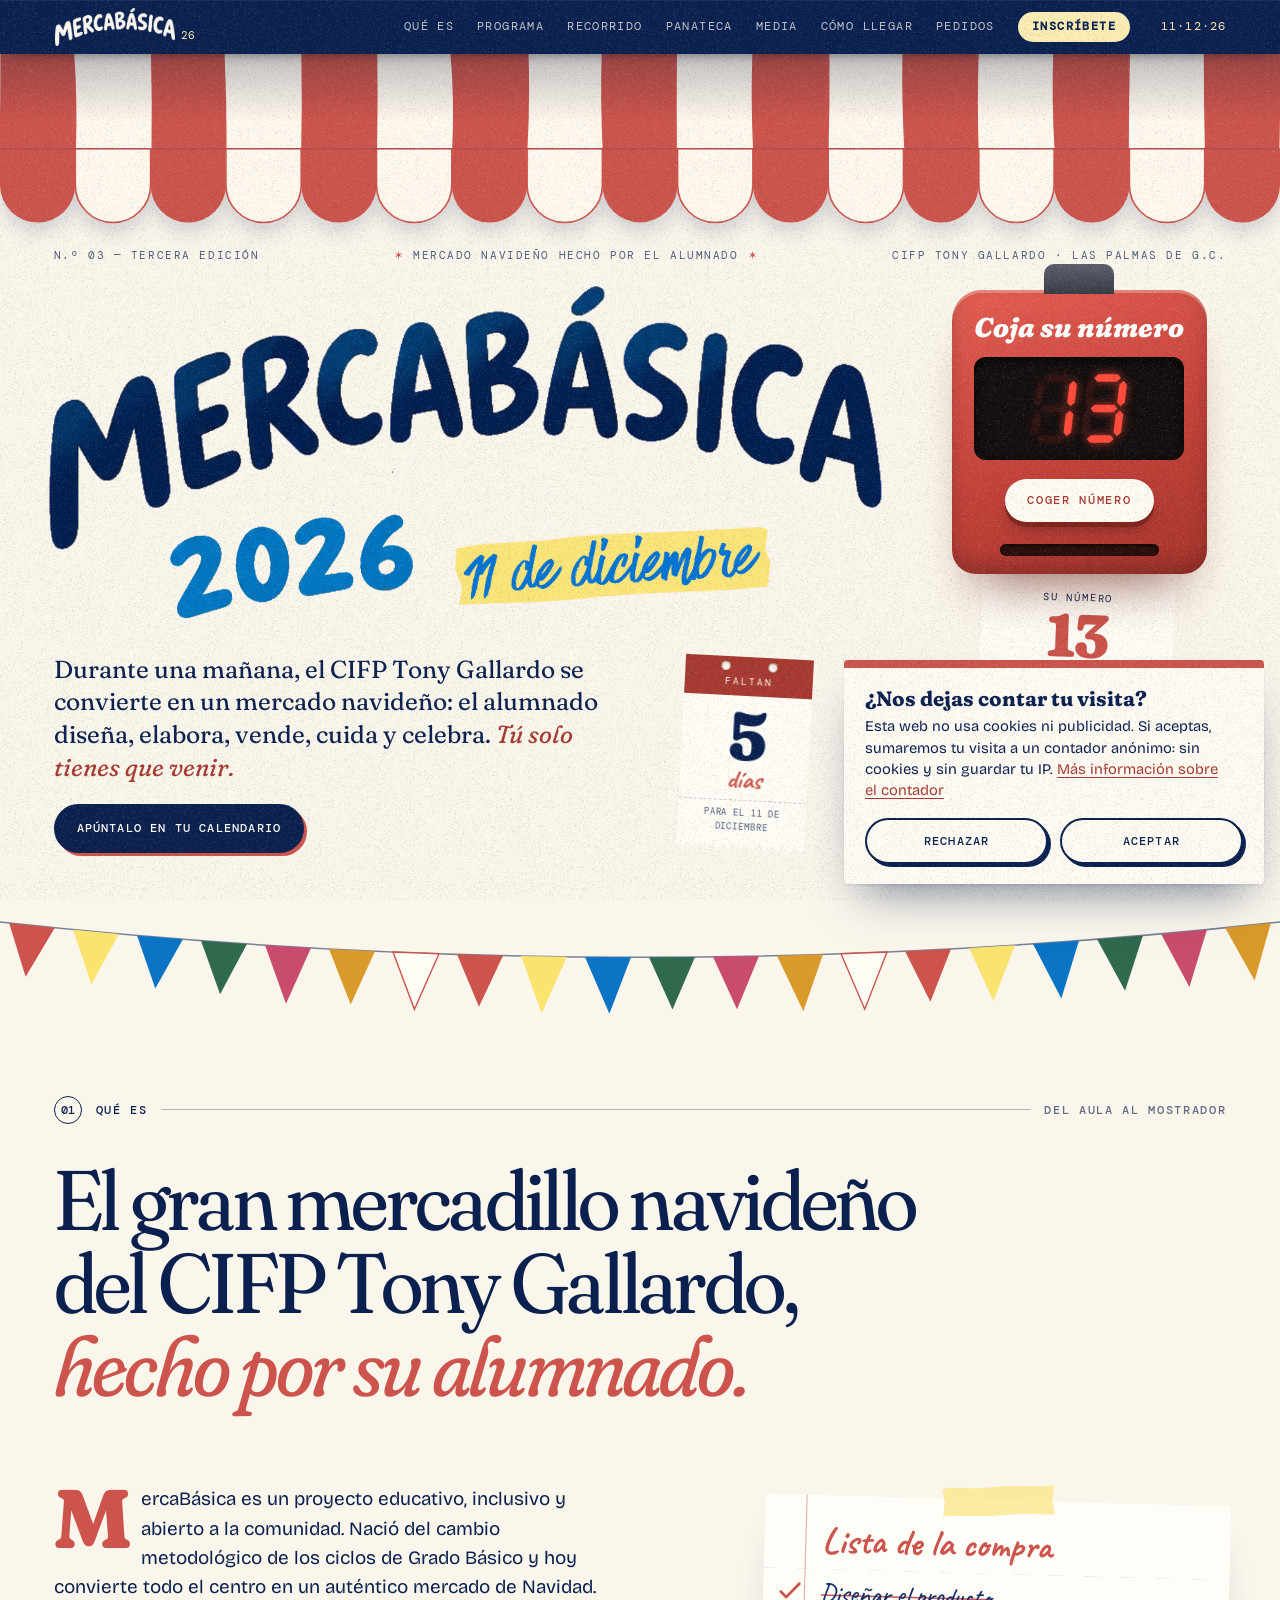
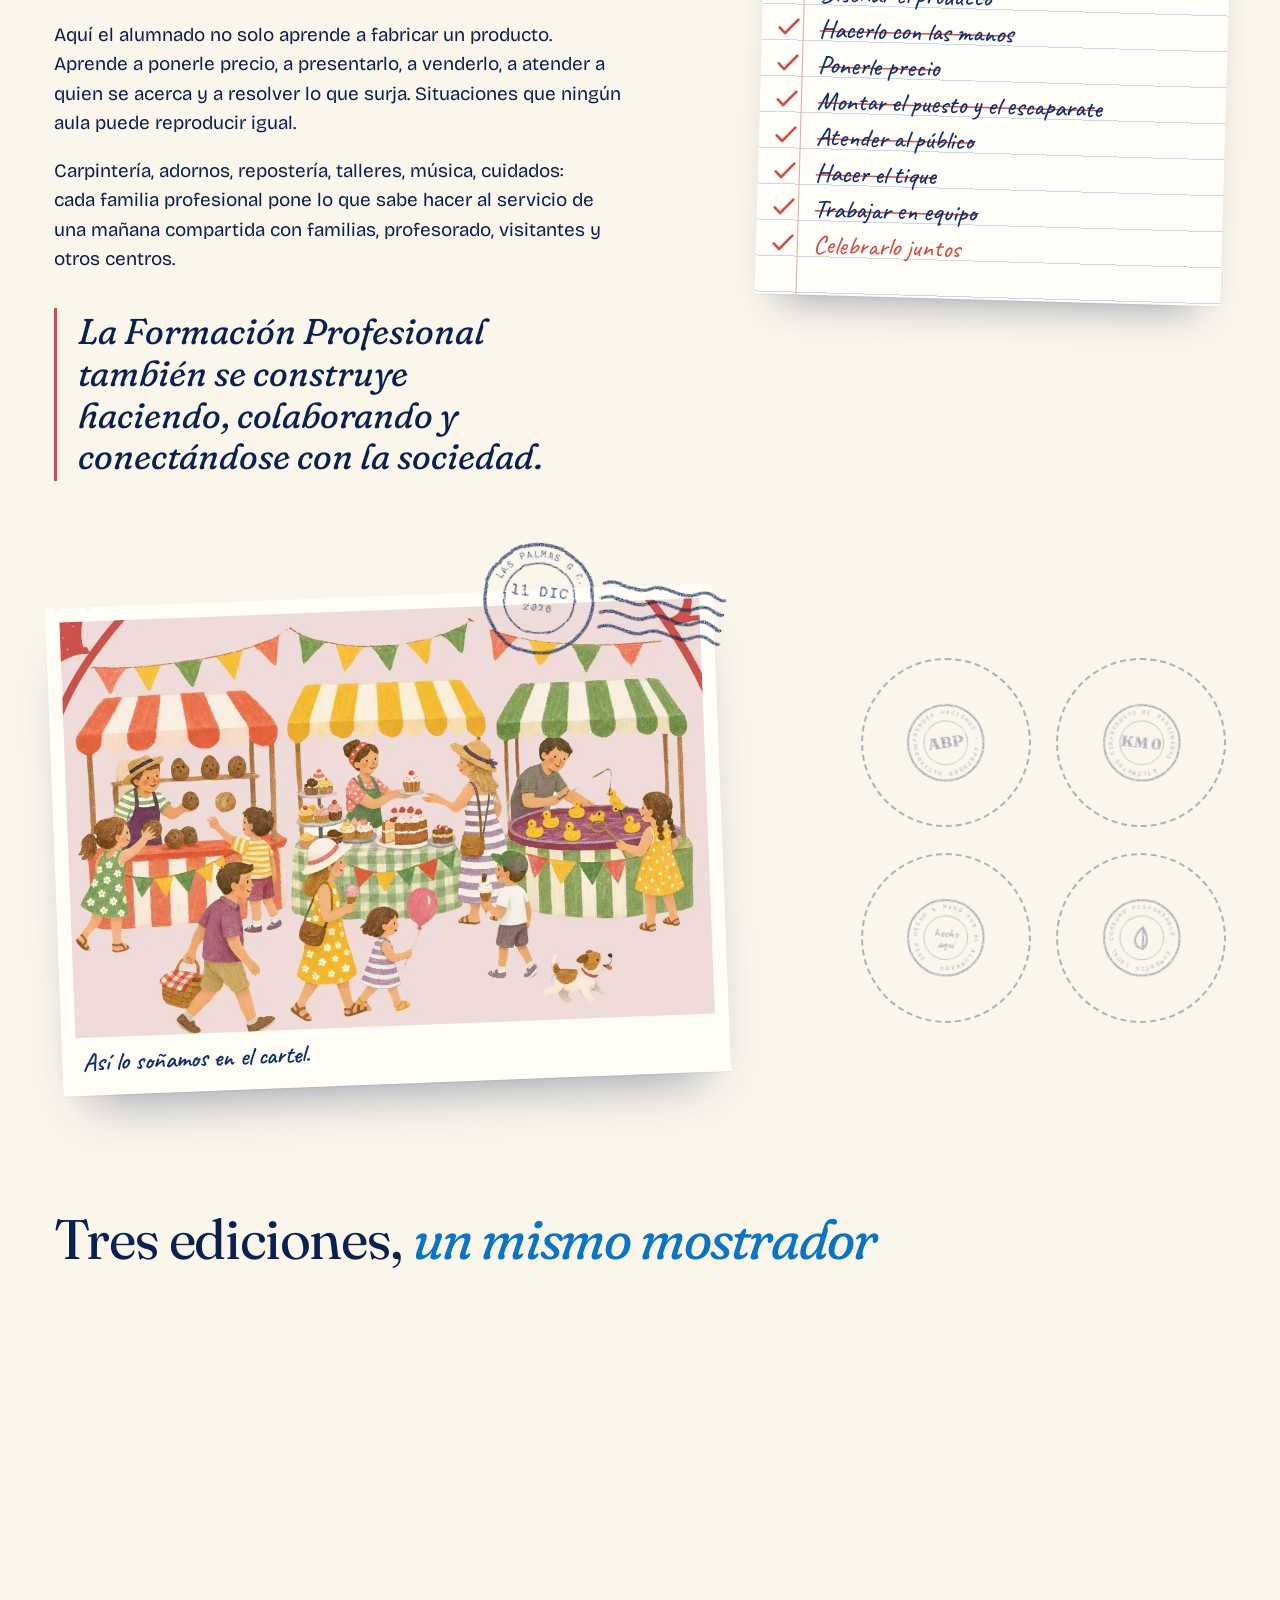
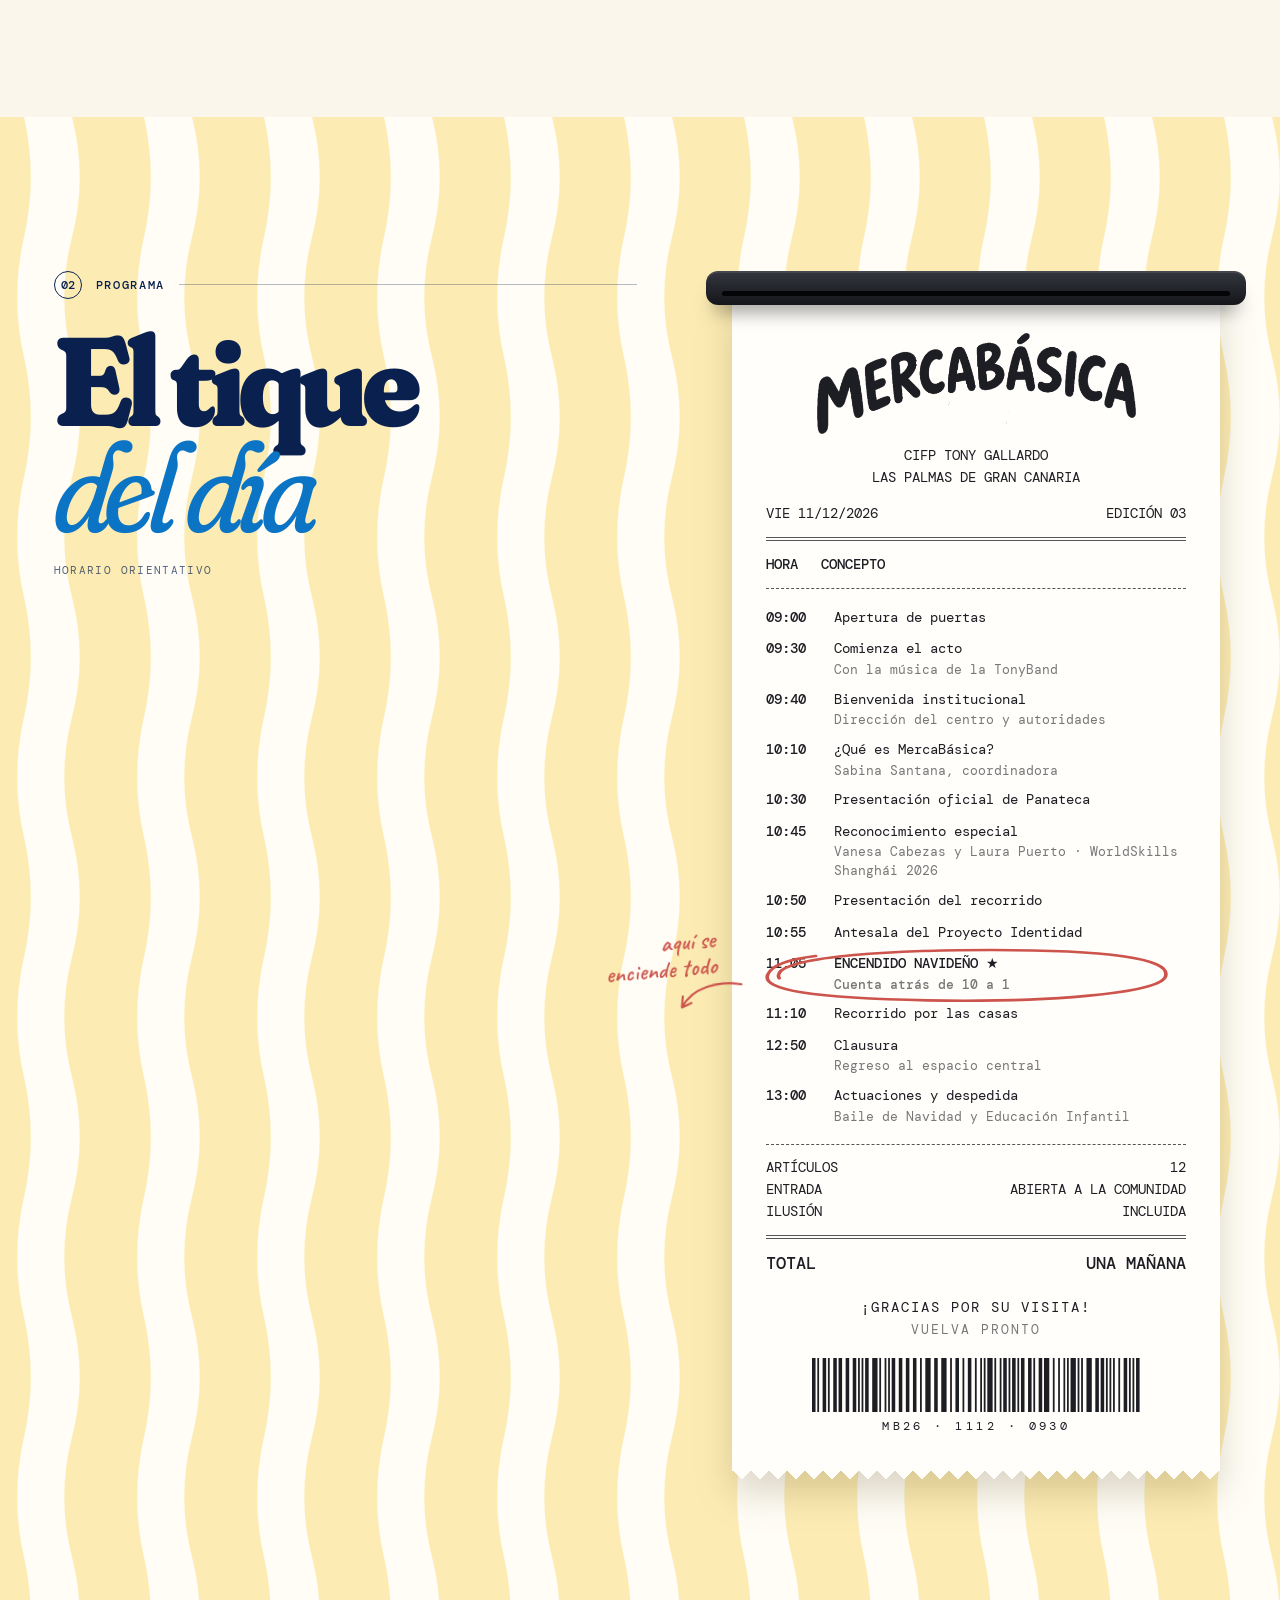
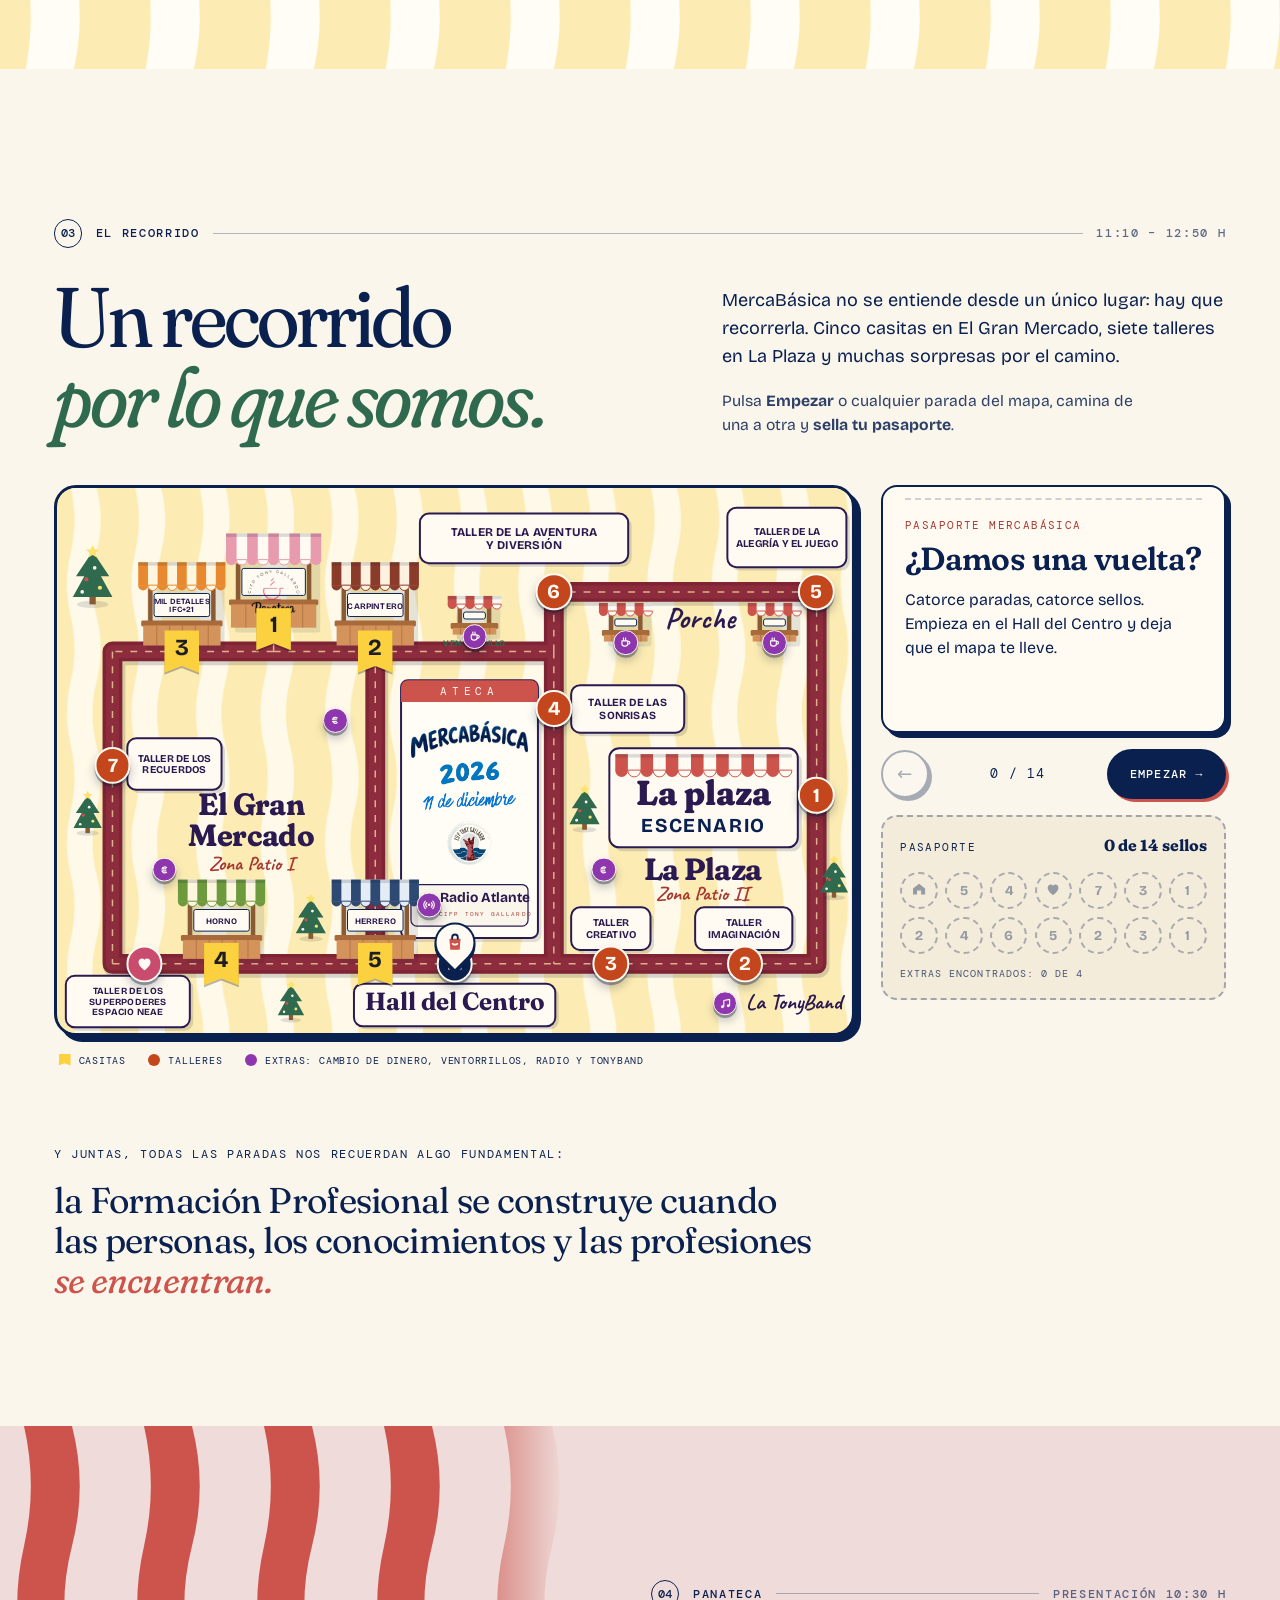
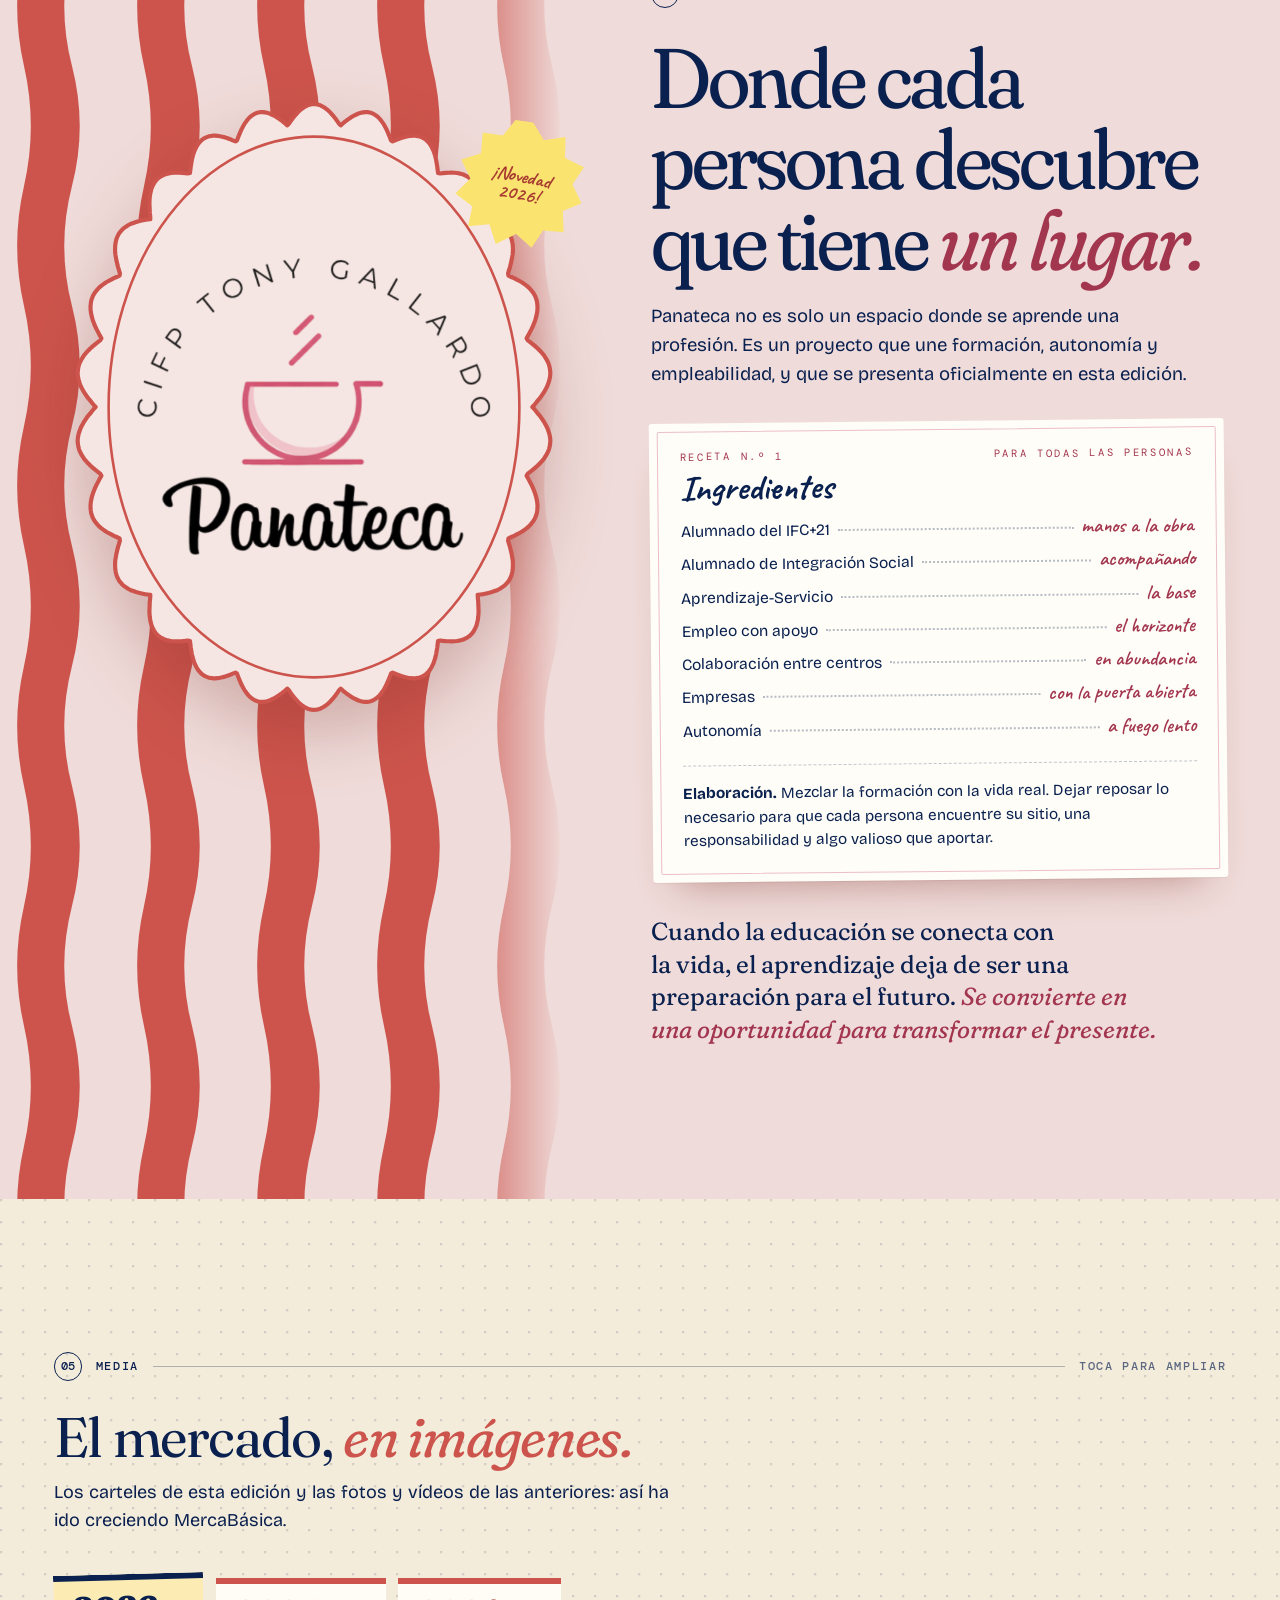
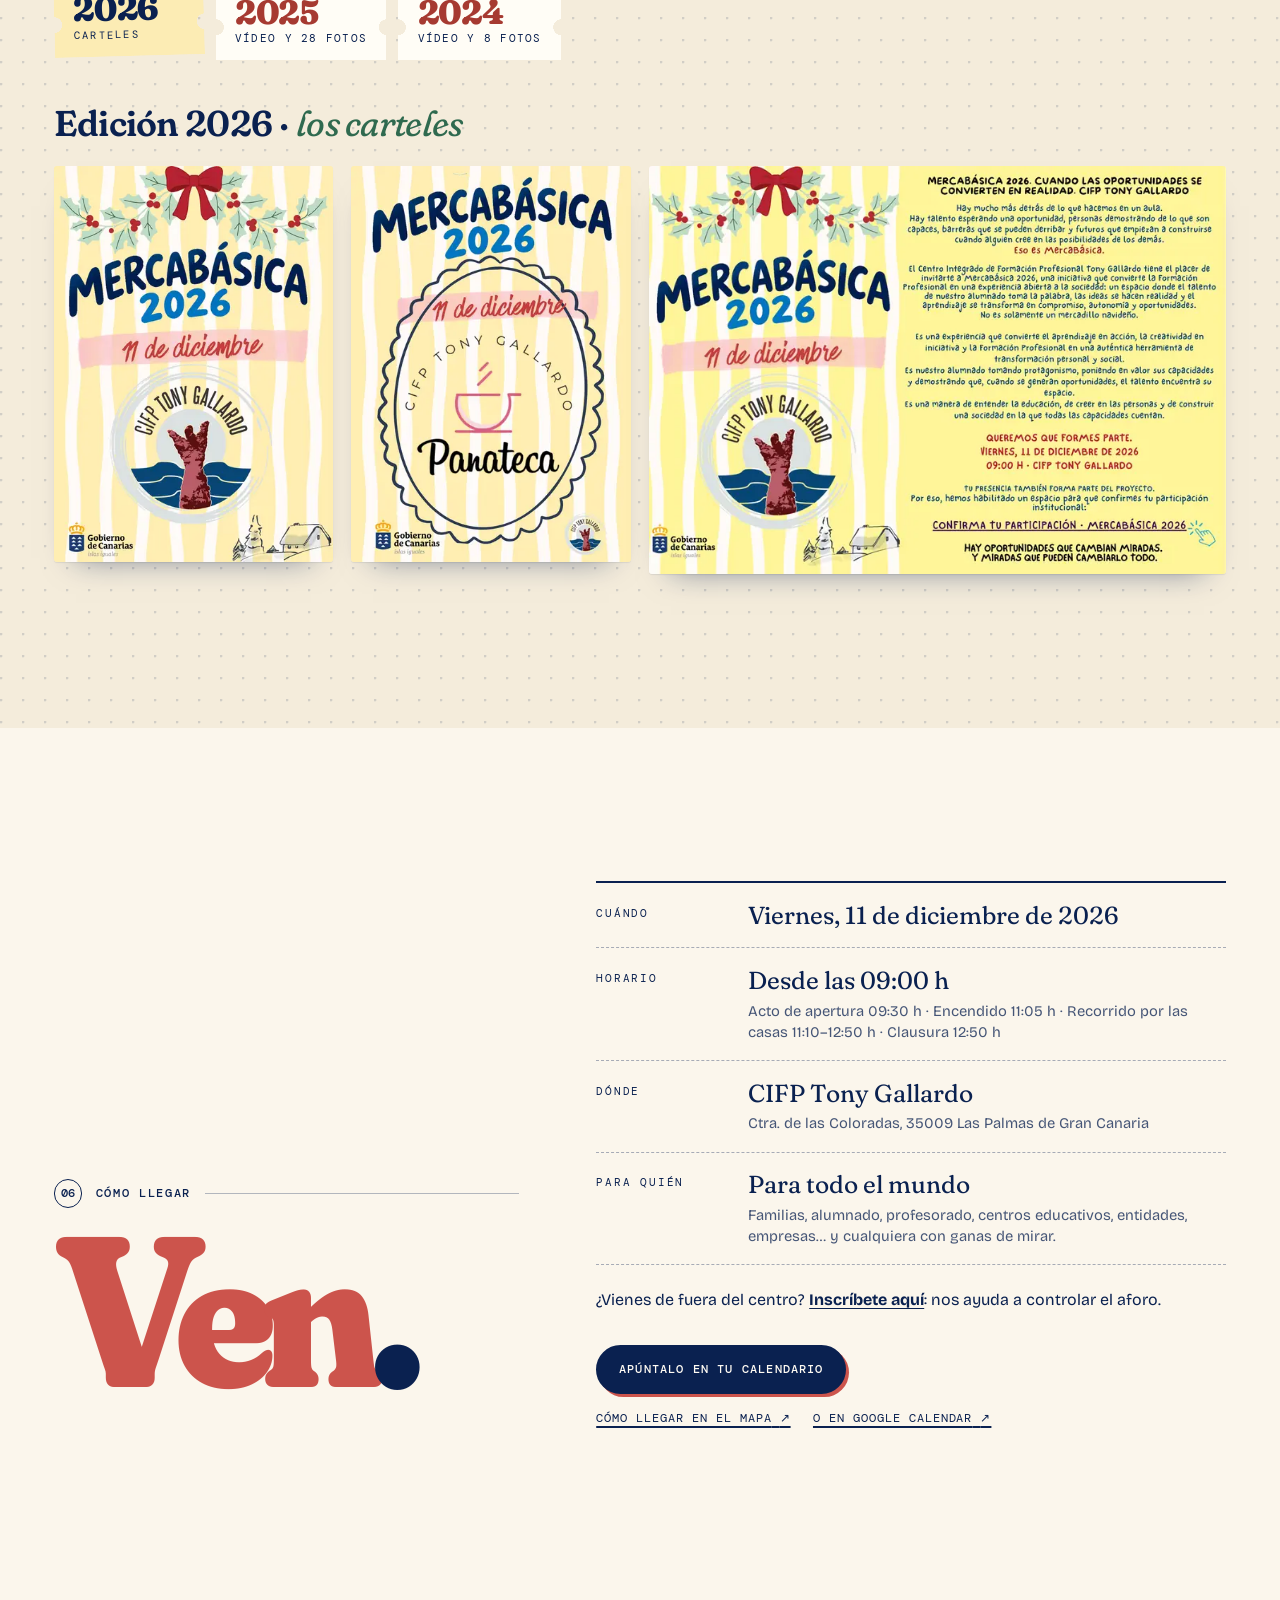
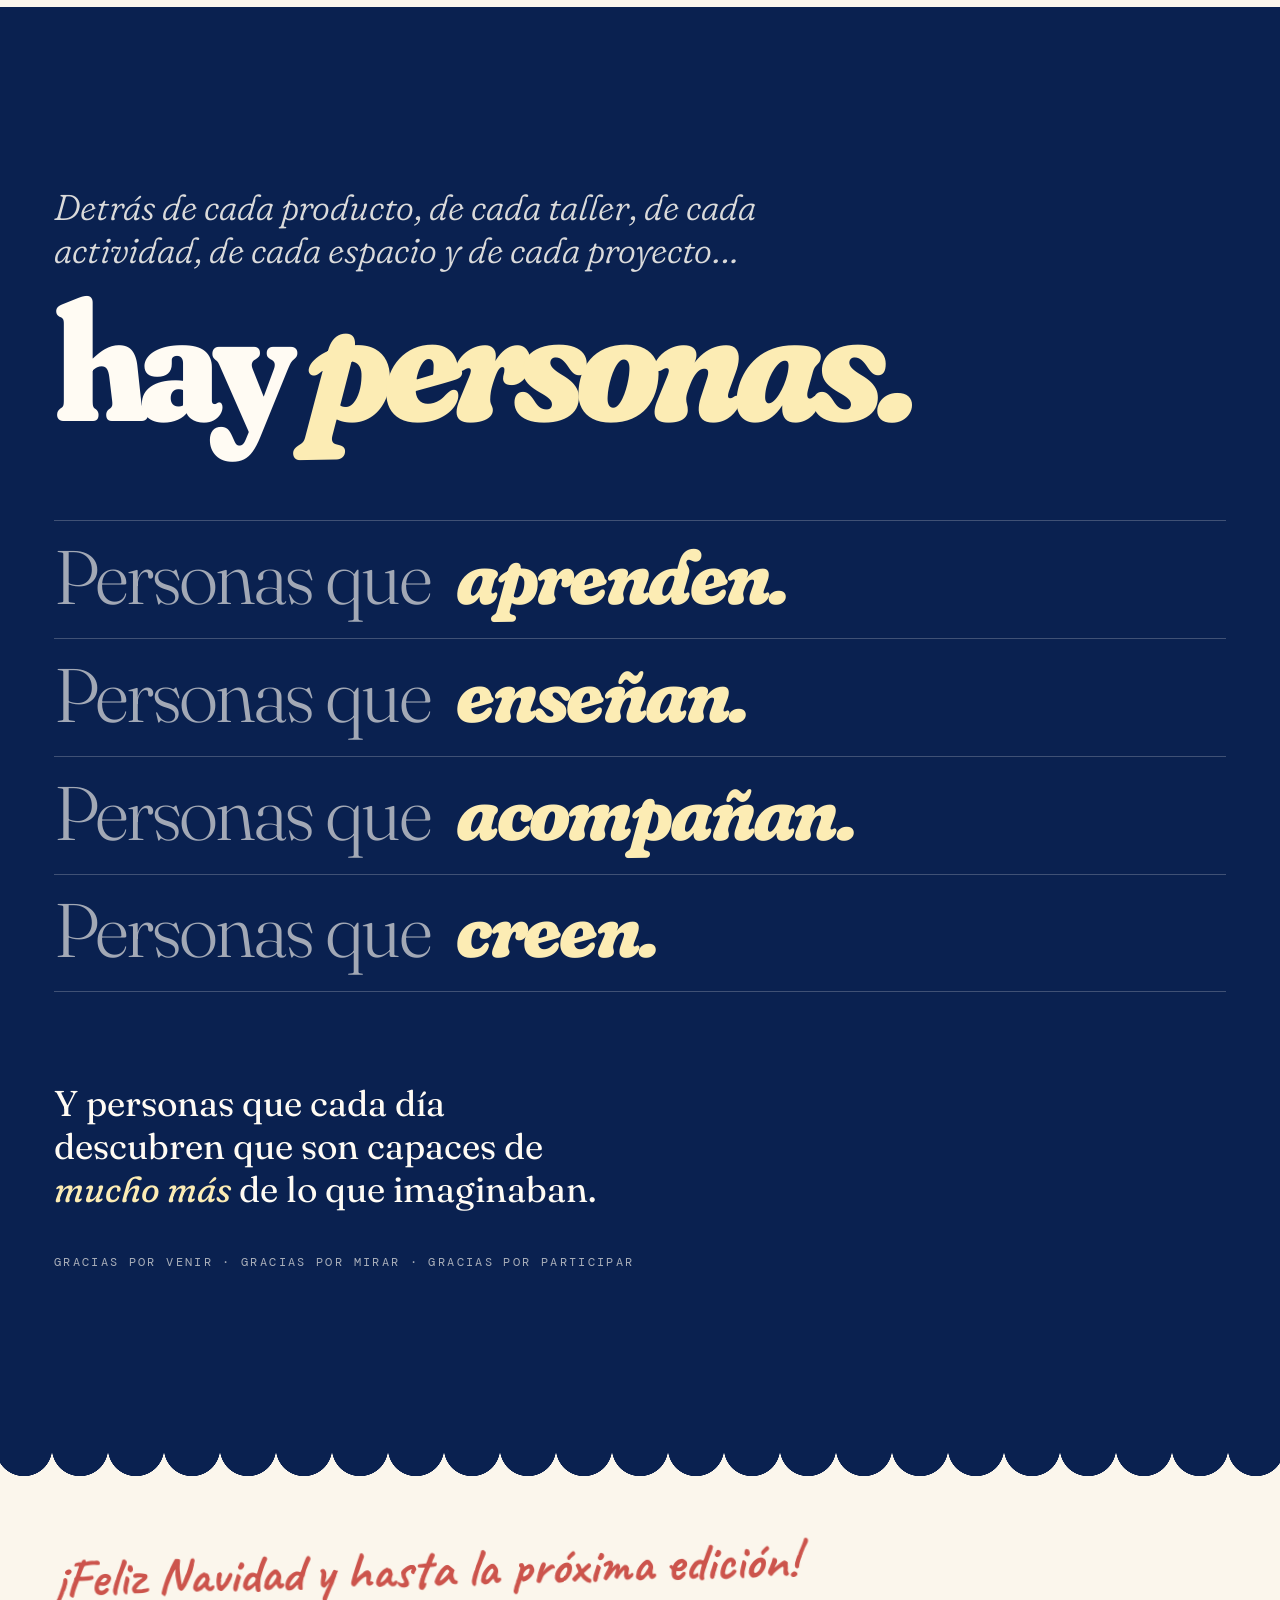
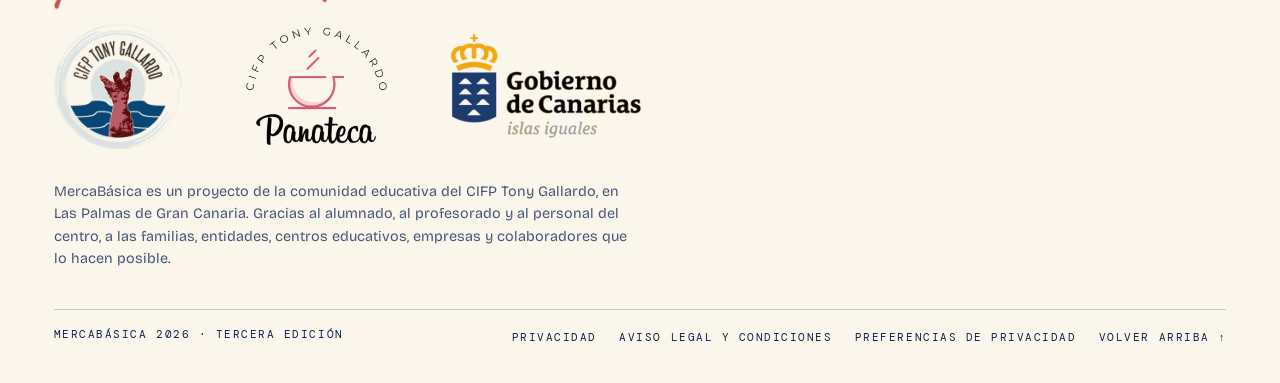
==== mercabasica/index.html @ c5dcbc1b "Pedidos: hoja de encargo con catálogo en vivo del Google Sheet y panel por zonas - pedidos.html: cat" ====
<!doctype html>
<html lang="es">
<head>
  <meta charset="utf-8">
  <meta name="viewport" content="width=device-width, initial-scale=1, viewport-fit=cover">
  <title>MercaBásica 2026 · Mercado navideño del CIFP Tony Gallardo · 11 de diciembre</title>
  <meta name="description" content="MercaBásica 2026: el mercado navideño hecho por el alumnado del CIFP Tony Gallardo. Viernes 11 de diciembre desde las 09:00 h en Las Palmas de Gran Canaria. Abierto a toda la comunidad.">
  <meta name="theme-color" content="#0A2150">
  <meta name="robots" content="index, follow, max-image-preview:large">
  <link rel="canonical" href="https://myappsserver.duckdns.org/mercabasica/">
  <meta property="og:type" content="website">
  <meta property="og:site_name" content="MercaBásica 2026">
  <meta property="og:locale" content="es_ES">
  <meta property="og:title" content="MercaBásica 2026 · Viernes 11 de diciembre">
  <meta property="og:description" content="El CIFP Tony Gallardo se convierte en un mercado navideño hecho por su alumnado. Desde las 09:00 h, abierto a toda la comunidad.">
  <meta property="og:url" content="https://myappsserver.duckdns.org/mercabasica/">
  <meta property="og:image" content="https://myappsserver.duckdns.org/mercabasica/assets/img/og-image.jpg">
  <meta property="og:image:type" content="image/jpeg">
  <meta property="og:image:width" content="1200">
  <meta property="og:image:height" content="630">
  <meta property="og:image:alt" content="Rótulo de MercaBásica 2026, 11 de diciembre, sobre rayas amarillas, con el logo del CIFP Tony Gallardo">
  <meta name="twitter:card" content="summary_large_image">
  <meta name="twitter:title" content="MercaBásica 2026 · Viernes 11 de diciembre">
  <meta name="twitter:description" content="El mercado navideño hecho por el alumnado del CIFP Tony Gallardo. Abierto a toda la comunidad.">
  <meta name="twitter:image" content="https://myappsserver.duckdns.org/mercabasica/assets/img/og-image.jpg">
  <link rel="icon" href="assets/favicon.svg" type="image/svg+xml">
  <link rel="icon" href="assets/icons/favicon-32.png" type="image/png" sizes="32x32">
  <link rel="apple-touch-icon" href="assets/icons/apple-touch-icon.png">
  <link rel="manifest" href="site.webmanifest">
  <link rel="preload" as="font" type="font/woff2" href="assets/fonts/Fraunces-normal-300-900.woff2" crossorigin>
  <link rel="preload" as="font" type="font/woff2" href="assets/fonts/BricolageGrotesque-normal-400-700.woff2" crossorigin>
  <link rel="preload" as="image" href="assets/img/wordmark.webp" type="image/webp">
  <link rel="stylesheet" href="assets/css/fonts.css?v=20261110c">
  <link rel="stylesheet" href="assets/css/styles.css?v=20261110c">
  <script type="application/ld+json">
  {"@context":"https://schema.org","@type":"Event","name":"MercaBásica 2026","description":"Mercado navideño hecho por el alumnado del CIFP Tony Gallardo, abierto a toda la comunidad.","startDate":"2026-12-11T09:00:00+00:00","endDate":"2026-12-11T13:30:00+00:00","eventStatus":"https://schema.org/EventScheduled","eventAttendanceMode":"https://schema.org/OfflineEventAttendanceMode","location":{"@type":"Place","name":"CIFP Tony Gallardo","telephone":"+34 928 79 62 92","address":{"@type":"PostalAddress","streetAddress":"Ctra. de las Coloradas","postalCode":"35009","addressLocality":"Las Palmas de Gran Canaria","addressRegion":"Las Palmas","addressCountry":"ES"}},"image":"https://myappsserver.duckdns.org/mercabasica/assets/img/og-image.jpg","organizer":{"@type":"EducationalOrganization","name":"CIFP Tony Gallardo","url":"https://www3.gobiernodecanarias.org/medusa/edublog/cifptonygallardo/","email":"secretaria-35015887@gobiernodecanarias.org","telephone":"+34 928 79 62 92"},"url":"https://myappsserver.duckdns.org/mercabasica/"}
  </script>
  <script src="assets/js/main.js?v=20261110c" defer></script>
</head>
<body>
  <a class="skip" href="#contenido">Saltar al contenido</a>

  <!-- Filtros SVG compartidos: tinta de sello y brillo de bombillas -->
  <svg class="defs" aria-hidden="true" focusable="false">
    <defs>
      <filter id="ink" x="-5%" y="-5%" width="110%" height="110%">
        <feTurbulence type="fractalNoise" baseFrequency=".85" numOctaves="2" seed="7" result="noise"/>
        <feColorMatrix in="noise" type="matrix" values="0 0 0 0 0  0 0 0 0 0  0 0 0 0 0  0 0 0 -1.7 1.62" result="holes"/>
        <feComposite in="SourceGraphic" in2="holes" operator="in" result="inked"/>
        <feTurbulence type="fractalNoise" baseFrequency=".04" numOctaves="1" seed="2" result="warp"/>
        <feDisplacementMap in="inked" in2="warp" scale="3" xChannelSelector="R" yChannelSelector="G"/>
      </filter>
      <filter id="glow" x="-150%" y="-150%" width="400%" height="400%">
        <feGaussianBlur stdDeviation="9"/>
      </filter>
    </defs>
  </svg>

  <!-- La barra del puesto: navegación -->
  <header class="beam" data-beam>
    <a class="beam__brand" href="#inicio" aria-label="MercaBásica 26, ir al inicio">
      <span class="beam__word" aria-hidden="true"></span>
      <span class="beam__yr" aria-hidden="true">26</span>
    </a>
    <nav class="beam__nav" aria-label="Secciones">
      <a href="#que-es">Qué es</a>
      <a href="#programa">Programa</a>
      <a href="#recorrido">Recorrido</a>
      <a href="#panateca">Panateca</a>
      <a href="#media">Media</a>
      <a href="#visita">Cómo llegar</a>
      <a href="pedidos.html">Pedidos</a>
      <a class="beam__cta" href="inscripcion.html">Inscríbete</a>
    </nav>
    <p class="beam__count" data-visits hidden><svg viewBox="0 0 24 16" aria-hidden="true"><path d="M1 8s4-6.5 11-6.5S23 8 23 8s-4 6.5-11 6.5S1 8 1 8z"/><circle cx="12" cy="8" r="3.2"/></svg><b data-visits-n>0</b><span>visitas</span></p>
    <a class="beam__lights" href="#visita" aria-label="11·12·26, fecha y cómo llegar"><span class="beam__date">11·12·26</span></a>
    <button class="beam__menu" type="button" aria-expanded="false" aria-controls="menu" data-menu-btn>
      <span class="beam__menu-label">Menú</span><span class="beam__burger" aria-hidden="true"></span>
    </button>
  </header>

  <nav class="menu" id="menu" aria-label="Menú" hidden data-menu>
    <a href="#que-es"><small>01</small>Qué es</a>
    <a href="#programa"><small>02</small>Programa</a>
    <a href="#recorrido"><small>03</small>Recorrido</a>
    <a href="#panateca"><small>04</small>Panateca</a>
    <a href="#media"><small>05</small>Media</a>
    <a href="#visita"><small>06</small>Cómo llegar</a>
    <a href="pedidos.html"><small>07</small>Pedidos</a>
    <a class="menu__cta" href="inscripcion.html"><small>08</small>Inscríbete</a>
    <p class="menu__foot">Viernes 11 de diciembre · CIFP Tony Gallardo</p>
  </nav>

  <main id="contenido">

    <!-- ============ 00 · PORTADA ============ -->
    <section class="hero" id="inicio">
      <div class="awning hero__awning" data-awning data-a="#CC544C" data-b="#FFF8EE" data-seg="74" data-seed="11" data-sway></div>

      <div class="hero__meta">
        <span>N.º 03 — Tercera edición</span>
        <span class="hero__meta-mid">Mercado navideño hecho por el alumnado</span>
        <span>CIFP Tony Gallardo · Las Palmas de G.C.</span>
      </div>

      <div class="hero__main">
        <div class="hero__left">
          <h1 class="hero__title">
            <img class="hero__word" src="assets/img/wordmark.webp" width="1209" height="382" alt="MercaBásica" fetchpriority="high">
            <span class="hero__sub">
              <img class="hero__year" src="assets/img/year.webp" width="460" height="177" alt="2026">
              <span class="hero__date">
                <svg class="hero__marker" viewBox="0 0 400 100" preserveAspectRatio="none" aria-hidden="true"><path d="M6 26C40 18 90 22 140 17s120-3 190-5 58-2 66 2l-4 20 6 18-4 26c-64 6-144 2-224 8S50 88 8 90l4-20-8-20z" fill="#FBE36F"/></svg>
                <img src="assets/img/date.webp" width="716" height="145" alt="11 de diciembre">
              </span>
            </span>
          </h1>

          <div class="hero__foot">
            <div class="hero__copy">
              <p class="hero__lead">Durante una mañana, el CIFP Tony Gallardo se convierte en un mercado navideño: el alumnado diseña, elabora, vende, cuida y celebra. <em>Tú solo tienes que venir.</em></p>
              <button class="btn btn--solid hero__cta" type="button" data-ics data-track="cta-calendario">Apúntalo en tu calendario</button>
            </div>
            <div class="calendar" data-countdown>
              <p class="calendar__top" data-countdown-label>Faltan</p>
              <p class="calendar__num" data-days>··</p>
              <p class="calendar__unit" data-days-unit>días</p>
              <p class="calendar__for">para el 11 de diciembre</p>
            </div>
          </div>
        </div>

      <div class="machine machine--hero">
        <div class="machine__body">
          <p class="machine__label">Coja su número</p>
          <div class="machine__display seg" data-machine-display aria-hidden="true"></div>
          <button class="machine__btn" type="button" data-machine-btn>Coger número</button>
          <div class="machine__mouth" aria-hidden="true"></div>
        </div>
        <div class="machine__ticket" data-machine-ticket aria-live="polite">
          <p class="mt__head">Su número</p>
          <p class="mt__num" data-machine-num>00</p>
          <p class="mt__info">Vie 11·12 · 09:00 h<br>CIFP Tony Gallardo</p>
          <p class="mt__bye">Le esperamos</p>
        </div>
        <p class="hand-note machine__note" aria-hidden="true">sin colas…<br>bueno, alguna habrá</p>
      </div>
      </div>

    </section>

    <!-- ============ 01 · QUÉ ES ============ -->
    <section class="about" id="que-es">
      <div class="bunting" data-bunting aria-hidden="true"></div>
      <div class="wrap">
        <header class="sec-head">
          <span class="sec-num">01</span><span>Qué es</span><span class="sec-rule"></span><span class="sec-aside">Del aula al mostrador</span>
        </header>

        <h2 class="about__title">El gran mercadillo navideño del CIFP Tony Gallardo, <em>hecho por su alumnado.</em></h2>

        <div class="about__grid">
          <div class="about__text">
            <p class="dropcap">MercaBásica es un proyecto educativo, inclusivo y abierto a la comunidad. Nació del cambio metodológico de los ciclos de Grado Básico y hoy convierte todo el centro en un auténtico mercado de Navidad.</p>
            <p>Aquí el alumnado no solo aprende a fabricar un producto. Aprende a ponerle precio, a presentarlo, a venderlo, a atender a quien se acerca y a resolver lo que surja. Situaciones que ningún aula puede reproducir igual.</p>
            <p>Carpintería, adornos, repostería, talleres, música, cuidados: cada familia profesional pone lo que sabe hacer al servicio de una mañana compartida con familias, profesorado, visitantes y otros centros.</p>
            <blockquote class="about__quote">La Formación Profesional también se construye haciendo, colaborando y conectándose con la sociedad.</blockquote>
          </div>

          <div class="notepad" data-reveal="list">
            <span class="tape" aria-hidden="true"></span>
            <h3 class="notepad__title">Lista de la compra</h3>
            <ul class="notepad__list">
              <li style="--i:0"><svg viewBox="0 0 24 20" aria-hidden="true"><path pathLength="1" d="M2 11l6 6L22 2"/></svg><span>Diseñar el producto</span></li>
              <li style="--i:1"><svg viewBox="0 0 24 20" aria-hidden="true"><path pathLength="1" d="M2 11l6 6L22 2"/></svg><span>Hacerlo con las manos</span></li>
              <li style="--i:2"><svg viewBox="0 0 24 20" aria-hidden="true"><path pathLength="1" d="M2 11l6 6L22 2"/></svg><span>Ponerle precio</span></li>
              <li style="--i:3"><svg viewBox="0 0 24 20" aria-hidden="true"><path pathLength="1" d="M2 11l6 6L22 2"/></svg><span>Montar el puesto y el escaparate</span></li>
              <li style="--i:4"><svg viewBox="0 0 24 20" aria-hidden="true"><path pathLength="1" d="M2 11l6 6L22 2"/></svg><span>Atender al público</span></li>
              <li style="--i:5"><svg viewBox="0 0 24 20" aria-hidden="true"><path pathLength="1" d="M2 11l6 6L22 2"/></svg><span>Hacer el tique</span></li>
              <li style="--i:6"><svg viewBox="0 0 24 20" aria-hidden="true"><path pathLength="1" d="M2 11l6 6L22 2"/></svg><span>Trabajar en equipo</span></li>
              <li style="--i:7" class="notepad__last"><svg viewBox="0 0 24 20" aria-hidden="true"><path pathLength="1" d="M2 11l6 6L22 2"/></svg><span>Celebrarlo juntos</span></li>
            </ul>
          </div>
        </div>

        <div class="about__row">
          <figure class="postcard" data-reveal>
            <img src="assets/img/mercado.webp" width="1030" height="670" alt="Ilustración del cartel: tres puestos con toldos de rayas, banderines, dulces y familias paseando." loading="lazy">
            <figcaption>Así lo soñamos en el cartel.</figcaption>
            <svg class="postmark" viewBox="0 0 240 120" aria-hidden="true">
              <defs><path id="pm-top" d="M20 60a40 40 0 0 1 80 0"/><path id="pm-bot" d="M14 60a46 46 0 0 0 92 0"/></defs>
              <g filter="url(#ink)" fill="none" stroke="currentColor">
                <circle cx="60" cy="60" r="52" stroke-width="3"/><circle cx="60" cy="60" r="34" stroke-width="1.5"/>
                <path d="M120 38c15-8 30 8 45 0s30 8 45 0 20 6 26 3M120 52c15-8 30 8 45 0s30 8 45 0 20 6 26 3M120 66c15-8 30 8 45 0s30 8 45 0 20 6 26 3M120 80c15-8 30 8 45 0s30 8 45 0 20 6 26 3" stroke-width="3" stroke-linecap="round"/>
                <g fill="currentColor" stroke="none" font-family="DM Mono, monospace" font-size="9" letter-spacing="1.6">
                  <text><textPath href="#pm-top" startOffset="50%" text-anchor="middle">LAS PALMAS G.C.</textPath></text>
                  <text x="60" y="58" text-anchor="middle" font-size="13" font-weight="500">11 DIC</text>
                  <text x="60" y="72" text-anchor="middle" font-size="10">2026</text>
                </g>
              </g>
            </svg>
          </figure>

          <div class="stamps" data-reveal="stamps">
            <div class="stamp" style="--c:var(--tomato);--r:-8deg;--i:0">
              <svg viewBox="0 0 200 200" role="img" aria-label="Aprender haciendo. Aprendizaje basado en proyectos.">
                <defs><path id="st-1" d="M100 100m-73 0a73 73 0 1 1 146 0a73 73 0 1 1-146 0"/></defs>
                <g filter="url(#ink)">
                  <circle cx="100" cy="100" r="95" fill="none" stroke="currentColor" stroke-width="5"/>
                  <circle cx="100" cy="100" r="55" fill="none" stroke="currentColor" stroke-width="2"/>
                  <text fill="currentColor" font-family="DM Mono, monospace" font-size="14" font-weight="500" letter-spacing="2.4"><textPath href="#st-1">APRENDER HACIENDO · APRENDER HACIENDO ·</textPath></text>
                  <text x="100" y="113" text-anchor="middle" fill="currentColor" font-family="Fraunces, serif" font-weight="800" font-size="40">ABP</text>
                </g>
              </svg>
            </div>
            <div class="stamp" style="--c:var(--holly);--r:6deg;--i:1">
              <svg viewBox="0 0 200 200" role="img" aria-label="Kilómetro cero. Producto de proximidad.">
                <defs><path id="st-2" d="M100 100m-73 0a73 73 0 1 1 146 0a73 73 0 1 1-146 0"/></defs>
                <g filter="url(#ink)">
                  <circle cx="100" cy="100" r="95" fill="none" stroke="currentColor" stroke-width="5"/>
                  <circle cx="100" cy="100" r="55" fill="none" stroke="currentColor" stroke-width="2"/>
                  <text fill="currentColor" font-family="DM Mono, monospace" font-size="14" font-weight="500" letter-spacing="2"><textPath href="#st-2">PRODUCTO DE PROXIMIDAD · KILÓMETRO CERO ·</textPath></text>
                  <text x="100" y="114" text-anchor="middle" fill="currentColor" font-family="Fraunces, serif" font-weight="800" font-size="38">KM 0</text>
                </g>
              </svg>
            </div>
            <div class="stamp" style="--c:var(--azul);--r:4deg;--i:2">
              <svg viewBox="0 0 200 200" role="img" aria-label="Hecho a mano por el alumnado, 2026.">
                <defs><path id="st-3" d="M100 100m-73 0a73 73 0 1 1 146 0a73 73 0 1 1-146 0"/></defs>
                <g filter="url(#ink)">
                  <circle cx="100" cy="100" r="95" fill="none" stroke="currentColor" stroke-width="5"/>
                  <circle cx="100" cy="100" r="55" fill="none" stroke="currentColor" stroke-width="2"/>
                  <text fill="currentColor" font-family="DM Mono, monospace" font-size="14" font-weight="500" letter-spacing="2.6"><textPath href="#st-3">HECHO A MANO POR EL ALUMNADO · 2026 ·</textPath></text>
                  <text x="100" y="98" text-anchor="middle" fill="currentColor" font-family="Caveat, cursive" font-weight="700" font-size="30">hecho</text>
                  <text x="100" y="126" text-anchor="middle" fill="currentColor" font-family="Caveat, cursive" font-weight="700" font-size="30">aquí</text>
                </g>
              </svg>
            </div>
            <div class="stamp" style="--c:var(--navy);--r:-5deg;--i:3">
              <svg viewBox="0 0 200 200" role="img" aria-label="Consumo responsable, comercio local.">
                <defs><path id="st-4" d="M100 100m-73 0a73 73 0 1 1 146 0a73 73 0 1 1-146 0"/></defs>
                <g filter="url(#ink)">
                  <circle cx="100" cy="100" r="95" fill="none" stroke="currentColor" stroke-width="5"/>
                  <circle cx="100" cy="100" r="55" fill="none" stroke="currentColor" stroke-width="2"/>
                  <text fill="currentColor" font-family="DM Mono, monospace" font-size="14" font-weight="500" letter-spacing="2.2"><textPath href="#st-4">CONSUMO RESPONSABLE · COMERCIO LOCAL ·</textPath></text>
                  <path d="M100 128c-22-4-26-34 6-54 10 24 8 46-6 54zm0 0c2-16 4-30 6-54" fill="none" stroke="currentColor" stroke-width="5" stroke-linecap="round" stroke-linejoin="round"/>
                </g>
              </svg>
            </div>
          </div>
        </div>

        <div class="turns">
          <h3 class="turns__title">Tres ediciones, <em>un mismo mostrador</em></h3>
          <ol class="turns__list" data-reveal="turns">
            <li class="ticket" style="--i:0">
              <p class="ticket__head"><span>Su turno</span><span>2024</span></p>
              <p class="ticket__num">01</p>
              <p class="ticket__txt"><strong>Primera edición.</strong> Nace en los ciclos de Grado Básico, con el aprendizaje basado en proyectos como motor.</p>
            </li>
            <li class="ticket" style="--i:1">
              <p class="ticket__head"><span>Su turno</span><span>2025</span></p>
              <p class="ticket__num">02</p>
              <p class="ticket__txt"><strong>Segunda edición.</strong> Se suman otras familias profesionales, otros niveles y otros centros educativos.</p>
            </li>
            <li class="ticket ticket--now" style="--i:2">
              <p class="ticket__head"><span>Su turno</span><span>2026</span></p>
              <p class="ticket__num">03</p>
              <p class="ticket__txt"><strong>Tercera edición.</strong> Llega Panateca, el centro entero se enciende… y ahora te toca a ti.</p>
              <span class="ticket__note" aria-hidden="true">¡el tuyo!</span>
            </li>
          </ol>
        </div>
      </div>
    </section>

    <!-- ============ 02 · PROGRAMA ============ -->
    <section class="program" id="programa">
      <div class="wrap program__grid">
        <div class="program__intro">
          <header class="sec-head"><span class="sec-num">02</span><span>Programa</span><span class="sec-rule"></span></header>
          <h2 class="program__title">El tique <em>del día</em></h2>
          <p class="program__small">Horario orientativo</p>
        </div>

        <div class="printer" data-printer>
          <div class="printer__slot" aria-hidden="true"><span></span></div>
          <div class="printer__paper">
            <div class="receipt">
              <div class="r-head">
                <span class="r-word" role="img" aria-label="MercaBásica"></span>
                <p>CIFP TONY GALLARDO<br>LAS PALMAS DE GRAN CANARIA</p>
                <p class="r-row"><span>VIE 11/12/2026</span><span>EDICIÓN 03</span></p>
              </div>
              <hr class="r-rule r-rule--double">
              <p class="r-row r-cols"><span>HORA</span><span>CONCEPTO</span></p>
              <hr class="r-rule">
              <ol class="r-list">
                <li class="r-item"><time>09:00</time><span>Apertura de puertas</span></li>
                <li class="r-item"><time>09:30</time><span>Comienza el acto<small>Con la música de la TonyBand</small></span></li>
                <li class="r-item"><time>09:40</time><span>Bienvenida institucional<small>Dirección del centro y autoridades</small></span></li>
                <li class="r-item"><time>10:10</time><span>¿Qué es MercaBásica?<small>Sabina Santana, coordinadora</small></span></li>
                <li class="r-item"><time>10:30</time><span>Presentación oficial de Panateca</span></li>
                <li class="r-item"><time>10:45</time><span>Reconocimiento especial<small>Vanesa Cabezas y Laura Puerto · WorldSkills Shanghái 2026</small></span></li>
                <li class="r-item"><time>10:50</time><span>Presentación del recorrido</span></li>
                <li class="r-item"><time>10:55</time><span>Antesala del Proyecto Identidad</span></li>
                <li class="r-item r-item--star" data-star>
                  <time>11:05</time><span>ENCENDIDO NAVIDEÑO ★<small>Cuenta atrás de 10 a 1</small></span>
                  <svg class="r-circle" viewBox="0 0 300 60" preserveAspectRatio="none" aria-hidden="true"><path pathLength="1" d="M18 34C10 14 90 6 170 6s128 8 124 26-90 26-170 24S4 46 10 30c3-9 16-15 34-18"/></svg>
                </li>
                <li class="r-item"><time>11:10</time><span>Recorrido por las casas</span></li>
                <li class="r-item"><time>12:50</time><span>Clausura<small>Regreso al espacio central</small></span></li>
                <li class="r-item"><time>13:00</time><span>Actuaciones y despedida<small>Baile de Navidad y Educación Infantil</small></span></li>
              </ol>
              <hr class="r-rule">
              <p class="r-row"><span>ARTÍCULOS</span><span>12</span></p>
              <p class="r-row"><span>ENTRADA</span><span>ABIERTA A LA COMUNIDAD</span></p>
              <p class="r-row"><span>ILUSIÓN</span><span>INCLUIDA</span></p>
              <hr class="r-rule r-rule--double">
              <p class="r-row r-total"><span>TOTAL</span><span>UNA MAÑANA</span></p>
              <p class="r-thanks">¡Gracias por su visita!<br><span>Vuelva pronto</span></p>
              <svg class="r-barcode" data-barcode="MB26-1112-0930" preserveAspectRatio="none" aria-hidden="true"></svg>
              <p class="r-code">MB26 · 1112 · 0930</p>
            </div>
          </div>
          <p class="hand-note program__note" data-receipt-note aria-hidden="true"><svg viewBox="0 0 80 40"><path d="M76 8C52 2 22 6 8 28m0 0l2-12m-2 12l11-4"/></svg>aquí se enciende todo</p>
        </div>
      </div>
    </section>

    <!-- ============ 03 · RECORRIDO ============ -->
    <section class="ruta" id="recorrido" data-ruta>
      <div class="wrap">
        <header class="sec-head"><span class="sec-num">03</span><span>El recorrido</span><span class="sec-rule"></span><span class="sec-aside">11:10 – 12:50 h</span></header>
        <div class="ruta__head">
          <h2 class="ruta__title">Un recorrido <em>por lo que somos.</em></h2>
          <div class="ruta__intro">
            <p>MercaBásica no se entiende desde un único lugar: hay que recorrerla. Cinco casitas en El Gran Mercado, siete talleres en La Plaza y muchas sorpresas por el camino.</p>
            <p class="ruta__how">Pulsa <b>Empezar</b> o cualquier parada del mapa, camina de una a otra y <b>sella tu pasaporte</b>.</p>
          </div>
        </div>

        <div class="ruta__game" data-ruta-game hidden>
          <div class="ruta__stage">
            <div class="ruta__map" data-ruta-map>
              <div class="ruta__world" data-ruta-world></div>
              <div class="ruta__tools">
                <button type="button" class="ruta__tool" data-ruta-zoom hidden>Ver todo el mapa</button>
              </div>
            </div>
            <ul class="ruta__legend" aria-hidden="true">
              <li><i class="lg lg--casita"></i>Casitas</li>
              <li><i class="lg lg--taller"></i>Talleres</li>
              <li><i class="lg lg--extra"></i>Extras: cambio de dinero, ventorrillos, radio y TonyBand</li>
            </ul>
          </div>

          <aside class="ruta__card" aria-label="Parada actual">
            <div class="ruta__ticket" data-ruta-card aria-live="polite">
              <p class="ruta__kicker" data-ruta-kicker>Pasaporte MercaBásica</p>
              <h3 class="ruta__name" data-ruta-name>¿Damos una vuelta?</h3>
              <p class="ruta__text" data-ruta-text>Catorce paradas, catorce sellos. Empieza en el Hall del Centro y deja que el mapa te lleve.</p>
              <p class="ruta__more" data-ruta-more hidden></p>
            </div>
            <div class="ruta__nav">
              <button type="button" class="ruta__arrow" data-ruta-prev aria-label="Parada anterior" disabled>←</button>
              <span class="ruta__step" data-ruta-step>0 / 14</span>
              <button type="button" class="btn btn--solid ruta__next" data-ruta-next>Empezar <span aria-hidden="true">→</span></button>
            </div>
            <div class="ruta__passport">
              <p class="ruta__ptitle"><span>Pasaporte</span><b data-ruta-count>0 de 14 sellos</b></p>
              <ol class="ruta__stamps" data-ruta-stamps></ol>
              <p class="ruta__extras" data-ruta-extras>Extras encontrados: 0 de 4</p>
            </div>
          </aside>
        </div>

        <!-- Las paradas: el juego lee de aquí los textos; sin JS es la lista del recorrido -->
        <ol class="ruta__list" data-ruta-list>
          <li data-id="hall" data-kind="salida" data-zone="Hall del Centro">
            <h3>Hall del Centro</h3>
            <p>Aquí empieza todo. A un lado, El Gran Mercado con sus casitas; al otro, La Plaza con sus talleres. Coge aire, que nos vamos de paseo.</p>
          </li>
          <li data-id="herrero" data-kind="casita" data-n="5" data-zone="El Gran Mercado · Patio I">
            <h3>La casita del herrero</h3>
            <p>El oficio del metal. Piezas trabajadas a mano en los talleres del centro, con paciencia y mucho pulso.</p>
          </li>
          <li data-id="horno" data-kind="casita" data-n="4" data-zone="El Gran Mercado · Patio I">
            <h3>La casita del horno</h3>
            <p>Huele a Navidad. Dulces y masas hechos por el alumnado, de la receta al mostrador.</p>
          </li>
          <li data-id="superpoderes" data-kind="especial" data-zone="Espacio NEAE">
            <h3>Taller de los superpoderes</h3>
            <p>Aquí todo el mundo tiene un superpoder. Un espacio accesible para jugar, crear y descubrir de lo que es capaz cada persona.</p>
          </li>
          <li data-id="recuerdos" data-kind="taller" data-n="7" data-zone="El Gran Mercado · Patio I">
            <h3>Taller de los recuerdos</h3>
            <p>Para llevarte la mañana puesta: un rincón donde crear tu recuerdo de MercaBásica y guardarlo.</p>
          </li>
          <li data-id="detalles" data-kind="casita" data-n="3" data-zone="El Gran Mercado · Patio I">
            <h3>La casita de los mil detalles</h3>
            <p>Pequeñas cosas hechas con mucho mimo por el alumnado de IFC+21: detalles únicos para poner bajo el árbol.</p>
          </li>
          <li data-id="panateca" data-kind="casita" data-n="1" data-zone="El Gran Mercado · Patio I">
            <h3>Panateca</h3>
            <p>Pan de verdad, hecho por personas que aprenden un oficio. Formación, inclusión y empleo con apoyo en la misma masa.</p>
            <a href="#panateca">Conoce Panateca</a>
          </li>
          <li data-id="carpintero" data-kind="casita" data-n="2" data-zone="El Gran Mercado · Patio I">
            <h3>La casita del carpintero</h3>
            <p>Madera con olor a taller: árboles de Navidad, adornos y piezas salidas de las manos del alumnado.</p>
          </li>
          <li data-id="sonrisas" data-kind="taller" data-n="4" data-zone="La Plaza · Patio II">
            <h3>Taller de las sonrisas</h3>
            <p>La misión es sencilla: que nadie salga de aquí sin una sonrisa.</p>
          </li>
          <li data-id="aventura" data-kind="taller" data-n="6" data-zone="Porche">
            <h3>Taller de la aventura y la diversión</h3>
            <p>En el porche, entre ventorrillos: retos y juegos para quien venga con ganas de moverse.</p>
          </li>
          <li data-id="alegria" data-kind="taller" data-n="5" data-zone="Porche">
            <h3>Taller de la alegría y el juego</h3>
            <p>Juegos para todas las edades. Aquí se viene a jugar, sin más.</p>
          </li>
          <li data-id="imaginacion" data-kind="taller" data-n="2" data-zone="La Plaza · Patio II">
            <h3>Taller imaginación</h3>
            <p>Ideas que vuelan: un espacio para inventar, dibujar y crear historias.</p>
          </li>
          <li data-id="creativo" data-kind="taller" data-n="3" data-zone="La Plaza · Patio II">
            <h3>Taller creativo</h3>
            <p>Manos a la obra: manualidades navideñas para hacer allí mismo y llevártelas.</p>
          </li>
          <li data-id="plaza" data-kind="taller" data-n="1" data-zone="La Plaza · Patio II">
            <h3>La plaza · Escenario</h3>
            <p>El corazón de la mañana. Aquí arranca el acto a las 09:30 y aquí cerramos, a las 13:00, con las actuaciones de clausura. Fin del recorrido: ¡a celebrarlo!</p>
          </li>
        </ol>
        <ul class="ruta__bonus" data-ruta-bonus hidden>
          <li data-id="cambio"><h3>Cambio de dinero</h3><p>Hay tres puntos de cambio repartidos por los patios. Búscalos en el mapa antes de ir de compras.</p></li>
          <li data-id="ventorrillo"><h3>Ventorrillos</h3><p>Tres ventorrillos en el porche para reponer fuerzas entre parada y parada.</p></li>
          <li data-id="radio"><h3>Radio Atlante</h3><p>La radio del CIFP Tony Gallardo pone voz y banda sonora a la mañana.</p></li>
          <li data-id="tonyband"><h3>La TonyBand</h3><p>La banda del centro, la que llena el edificio de música.</p></li>
        </ul>

        <div class="ruta__end">
          <p>Y juntas, todas las paradas nos recuerdan algo fundamental:</p>
          <p class="ruta__end-big">la Formación Profesional se construye cuando las personas, los conocimientos y las profesiones <em>se encuentran.</em></p>
        </div>
      </div>
    </section>

    <!-- ============ 04 · PANATECA ============ -->
    <section class="pana" id="panateca">
      <div class="pana__stripes" aria-hidden="true"></div>
      <div class="wrap pana__grid">
        <div class="pana__frame" data-reveal>
          <svg class="pana__oval" viewBox="0 0 400 500" aria-hidden="true" data-scallop></svg>
          <div class="pana__logo">
            <span class="pana__steam" aria-hidden="true"><i></i><i></i><i></i></span>
            <img src="assets/img/logo-panateca.webp" width="560" height="470" alt="Panateca, CIFP Tony Gallardo" loading="lazy">
          </div>
          <span class="pana__badge" aria-hidden="true">¡Novedad<br>2026!</span>
        </div>

        <div class="pana__text">
          <header class="sec-head"><span class="sec-num">04</span><span>Panateca</span><span class="sec-rule"></span><span class="sec-aside">Presentación 10:30 h</span></header>
          <h2 class="pana__title">Donde cada persona descubre que tiene <em>un lugar.</em></h2>
          <p class="pana__lead">Panateca no es solo un espacio donde se aprende una profesión. Es un proyecto que une formación, autonomía y empleabilidad, y que se presenta oficialmente en esta edición.</p>

          <div class="recipe" data-reveal>
            <p class="recipe__head"><span>Receta n.º 1</span><span>Para todas las personas</span></p>
            <h3 class="recipe__title">Ingredientes</h3>
            <ul class="recipe__list">
              <li><span>Alumnado del IFC+21</span><i></i><em>manos a la obra</em></li>
              <li><span>Alumnado de Integración Social</span><i></i><em>acompañando</em></li>
              <li><span>Aprendizaje-Servicio</span><i></i><em>la base</em></li>
              <li><span>Empleo con apoyo</span><i></i><em>el horizonte</em></li>
              <li><span>Colaboración entre centros</span><i></i><em>en abundancia</em></li>
              <li><span>Empresas</span><i></i><em>con la puerta abierta</em></li>
              <li><span>Autonomía</span><i></i><em>a fuego lento</em></li>
            </ul>
            <p class="recipe__how"><strong>Elaboración.</strong> Mezclar la formación con la vida real. Dejar reposar lo necesario para que cada persona encuentre su sitio, una responsabilidad y algo valioso que aportar.</p>
          </div>

          <blockquote class="pana__quote">Cuando la educación se conecta con la vida, el aprendizaje deja de ser una preparación para el futuro. <em>Se convierte en una oportunidad para transformar el presente.</em></blockquote>
        </div>
      </div>
    </section>

    <!-- ============ 05 · MEDIA ============ -->
    <section class="media" id="media">
      <div class="wrap">
        <header class="sec-head"><span class="sec-num">05</span><span>Media</span><span class="sec-rule"></span><span class="sec-aside">Toca para ampliar</span></header>
        <h2 class="media__title">El mercado, <em>en imágenes.</em></h2>
        <p class="media__lead">Los carteles de esta edición y las fotos y vídeos de las anteriores: así ha ido creciendo MercaBásica.</p>

        <div class="media__tabs" role="tablist" aria-label="Ediciones" data-media-tabs hidden>
          <button type="button" role="tab" id="tab-2026" aria-controls="media-2026" aria-selected="true"><b>2026</b><span>Carteles</span></button>
          <button type="button" role="tab" id="tab-2025" aria-controls="media-2025" aria-selected="false" tabindex="-1"><b>2025</b><span>Vídeo y 28 fotos</span></button>
          <button type="button" role="tab" id="tab-2024" aria-controls="media-2024" aria-selected="false" tabindex="-1"><b>2024</b><span>Vídeo y 8 fotos</span></button>
        </div>

        <div class="media__panel" id="media-2026" role="tabpanel" aria-labelledby="tab-2026" tabindex="0">
          <h3 class="media__h">Edición 2026 · <em>los carteles</em></h3>
          <ul class="media__grid media__grid--posters" data-gallery>
            <li><button type="button" data-media="assets/media/2026/cartel-acebo.webp" data-cap="Cartel de MercaBásica 2026 con acebo y lazo rojo sobre rayas amarillas"><img src="assets/media/2026/cartel-acebo-t.webp" width="396" height="560" alt="Cartel de MercaBásica 2026 con acebo y lazo rojo sobre rayas amarillas" loading="lazy" decoding="async"></button></li>
            <li><button type="button" data-media="assets/media/2026/cartel-panateca.webp" data-cap="Cartel de MercaBásica 2026 con el logo de Panateca"><img src="assets/media/2026/cartel-panateca-t.webp" width="396" height="560" alt="Cartel de MercaBásica 2026 con el logo de Panateca" loading="lazy" decoding="async"></button></li>
            <li class="is-wide"><button type="button" data-media="assets/media/2026/invitacion.webp" data-cap="Invitación a MercaBásica 2026: «Cuando las oportunidades se convierten en realidad»"><img src="assets/media/2026/invitacion-t.webp" width="720" height="509" alt="Invitación a MercaBásica 2026: «Cuando las oportunidades se convierten en realidad»" loading="lazy" decoding="async"></button></li>
          </ul>
        </div>

        <div class="media__panel" id="media-2025" role="tabpanel" aria-labelledby="tab-2025" tabindex="0">
          <h3 class="media__h">Edición 2025 · <em>todo el centro en marcha</em></h3>
          <figure class="media__video">
            <video controls preload="none" playsinline poster="assets/media/2025/video-2025-poster.webp" width="1280" height="720">
              <source src="assets/media/2025/video-2025.mp4" type="video/mp4">
              Tu navegador no puede reproducir este vídeo. <a href="assets/media/2025/video-2025.mp4">Descárgalo aquí</a>.
            </video>
            <figcaption>MercaBásica 2025 en vídeo · 2 min 15 s</figcaption>
          </figure>
          <ul class="media__grid" data-gallery>
            <li><button type="button" data-media="assets/media/2025/foto-01.webp" data-cap="Entrevista ante las cámaras de televisión en el centro"><img src="assets/media/2025/foto-01-t.webp" width="640" height="427" alt="Entrevista ante las cámaras de televisión en el centro" loading="lazy" decoding="async"></button></li>
            <li><button type="button" data-media="assets/media/2025/foto-02.webp" data-cap="Atención a la prensa en el vestíbulo del centro"><img src="assets/media/2025/foto-02-t.webp" width="640" height="427" alt="Atención a la prensa en el vestíbulo del centro" loading="lazy" decoding="async"></button></li>
            <li><button type="button" data-media="assets/media/2025/foto-03.webp" data-cap="Placa descubierta en la pared de madera del centro"><img src="assets/media/2025/foto-03-t.webp" width="640" height="427" alt="Placa descubierta en la pared de madera del centro" loading="lazy" decoding="async"></button></li>
            <li><button type="button" data-media="assets/media/2025/foto-04.webp" data-cap="Descubrimiento de la placa con autoridades y profesorado"><img src="assets/media/2025/foto-04-t.webp" width="640" height="427" alt="Descubrimiento de la placa con autoridades y profesorado" loading="lazy" decoding="async"></button></li>
            <li><button type="button" data-media="assets/media/2025/foto-05.webp" data-cap="Autoridades y profesorado junto a la placa"><img src="assets/media/2025/foto-05-t.webp" width="640" height="427" alt="Autoridades y profesorado junto a la placa" loading="lazy" decoding="async"></button></li>
            <li><button type="button" data-media="assets/media/2025/foto-06.webp" data-cap="Autoridades en primera fila durante el acto"><img src="assets/media/2025/foto-06-t.webp" width="640" height="426" alt="Autoridades en primera fila durante el acto" loading="lazy" decoding="async"></button></li>
            <li><button type="button" data-media="assets/media/2025/foto-07.webp" data-cap="Actuación musical en el escenario ante el público"><img src="assets/media/2025/foto-07-t.webp" width="640" height="427" alt="Actuación musical en el escenario ante el público" loading="lazy" decoding="async"></button></li>
            <li><button type="button" data-media="assets/media/2025/foto-08.webp" data-cap="Una profesora se dirige al público con el micrófono"><img src="assets/media/2025/foto-08-t.webp" width="640" height="427" alt="Una profesora se dirige al público con el micrófono" loading="lazy" decoding="async"></button></li>
            <li><button type="button" data-media="assets/media/2025/foto-09.webp" data-cap="Patio lleno de público durante el acto"><img src="assets/media/2025/foto-09-t.webp" width="640" height="427" alt="Patio lleno de público durante el acto" loading="lazy" decoding="async"></button></li>
            <li><button type="button" data-media="assets/media/2025/foto-10.webp" data-cap="Intervención desde el atril de madera"><img src="assets/media/2025/foto-10-t.webp" width="640" height="427" alt="Intervención desde el atril de madera" loading="lazy" decoding="async"></button></li>
            <li><button type="button" data-media="assets/media/2025/foto-11.webp" data-cap="Intervención institucional desde el atril"><img src="assets/media/2025/foto-11-t.webp" width="640" height="427" alt="Intervención institucional desde el atril" loading="lazy" decoding="async"></button></li>
            <li><button type="button" data-media="assets/media/2025/foto-12.webp" data-cap="Presentación del acto junto al atril"><img src="assets/media/2025/foto-12-t.webp" width="640" height="427" alt="Presentación del acto junto al atril" loading="lazy" decoding="async"></button></li>
            <li><button type="button" data-media="assets/media/2025/foto-13.webp" data-cap="Dos docentes posan sonrientes durante la jornada"><img src="assets/media/2025/foto-13-t.webp" width="640" height="427" alt="Dos docentes posan sonrientes durante la jornada" loading="lazy" decoding="async"></button></li>
            <li><button type="button" data-media="assets/media/2025/foto-14.webp" data-cap="Alumnado junto al atril durante el acto"><img src="assets/media/2025/foto-14-t.webp" width="640" height="427" alt="Alumnado junto al atril durante el acto" loading="lazy" decoding="async"></button></li>
            <li><button type="button" data-media="assets/media/2025/foto-15.webp" data-cap="Actuación con guitarras ante el público infantil"><img src="assets/media/2025/foto-15-t.webp" width="640" height="427" alt="Actuación con guitarras ante el público infantil" loading="lazy" decoding="async"></button></li>
            <li><button type="button" data-media="assets/media/2025/foto-16.webp" data-cap="Alumnado con camisetas turquesa cantando en grupo"><img src="assets/media/2025/foto-16-t.webp" width="640" height="427" alt="Alumnado con camisetas turquesa cantando en grupo" loading="lazy" decoding="async"></button></li>
            <li><button type="button" data-media="assets/media/2025/foto-17.webp" data-cap="Vista general del patio con alumnado y público"><img src="assets/media/2025/foto-17-t.webp" width="640" height="427" alt="Vista general del patio con alumnado y público" loading="lazy" decoding="async"></button></li>
            <li><button type="button" data-media="assets/media/2025/foto-18.webp" data-cap="Homenaje proyectado en la pantalla del escenario"><img src="assets/media/2025/foto-18-t.webp" width="640" height="427" alt="Homenaje proyectado en la pantalla del escenario" loading="lazy" decoding="async"></button></li>
            <li><button type="button" data-media="assets/media/2025/foto-19.webp" data-cap="Puesto de carpintería con árboles de Navidad de madera"><img src="assets/media/2025/foto-19-t.webp" width="640" height="427" alt="Puesto de carpintería con árboles de Navidad de madera" loading="lazy" decoding="async"></button></li>
            <li><button type="button" data-media="assets/media/2025/foto-20.webp" data-cap="Taller de maquillaje atendido por el alumnado"><img src="assets/media/2025/foto-20-t.webp" width="640" height="427" alt="Taller de maquillaje atendido por el alumnado" loading="lazy" decoding="async"></button></li>
            <li><button type="button" data-media="assets/media/2025/foto-21.webp" data-cap="Una alumna maquilla a otra en el taller"><img src="assets/media/2025/foto-21-t.webp" width="640" height="427" alt="Una alumna maquilla a otra en el taller" loading="lazy" decoding="async"></button></li>
            <li><button type="button" data-media="assets/media/2025/foto-22.webp" data-cap="Photocall navideño del Ratoncito Pérez"><img src="assets/media/2025/foto-22-t.webp" width="640" height="427" alt="Photocall navideño del Ratoncito Pérez" loading="lazy" decoding="async"></button></li>
            <li><button type="button" data-media="assets/media/2025/foto-23.webp" data-cap="Pizarra decorada con el dibujo «MercaBank»"><img src="assets/media/2025/foto-23-t.webp" width="640" height="427" alt="Pizarra decorada con el dibujo «MercaBank»" loading="lazy" decoding="async"></button></li>
            <li><button type="button" data-media="assets/media/2025/foto-24.webp" data-cap="Programa de radio en directo de la Cadena SER desde el centro"><img src="assets/media/2025/foto-24-t.webp" width="640" height="426" alt="Programa de radio en directo de la Cadena SER desde el centro" loading="lazy" decoding="async"></button></li>
            <li><button type="button" data-media="assets/media/2025/foto-25.webp" data-cap="Entrevista radiofónica con alumnado en la mesa de la SER"><img src="assets/media/2025/foto-25-t.webp" width="640" height="427" alt="Entrevista radiofónica con alumnado en la mesa de la SER" loading="lazy" decoding="async"></button></li>
            <li><button type="button" data-media="assets/media/2025/foto-26.webp" data-cap="Baile del alumnado en el escenario"><img src="assets/media/2025/foto-26-t.webp" width="640" height="427" alt="Baile del alumnado en el escenario" loading="lazy" decoding="async"></button></li>
            <li><button type="button" data-media="assets/media/2025/foto-27.webp" data-cap="Foto de grupo de profesorado y participantes"><img src="assets/media/2025/foto-27-t.webp" width="640" height="427" alt="Foto de grupo de profesorado y participantes" loading="lazy" decoding="async"></button></li>
            <li><button type="button" data-media="assets/media/2025/foto-28.webp" data-cap="Foto de grupo final en el escenario"><img src="assets/media/2025/foto-28-t.webp" width="640" height="427" alt="Foto de grupo final en el escenario" loading="lazy" decoding="async"></button></li>
          </ul>
        </div>

        <div class="media__panel" id="media-2024" role="tabpanel" aria-labelledby="tab-2024" tabindex="0">
          <h3 class="media__h">Edición 2024 · <em>donde empezó todo</em></h3>
          <figure class="media__video media__video--small">
            <video controls preload="none" playsinline poster="assets/media/2024/video-2024-poster.webp" width="848" height="480">
              <source src="assets/media/2024/video-2024.mp4" type="video/mp4">
              Tu navegador no puede reproducir este vídeo. <a href="assets/media/2024/video-2024.mp4">Descárgalo aquí</a>.
            </video>
            <figcaption>Reportaje de Televisión Canaria sobre la primera edición · 37 s</figcaption>
          </figure>
          <ul class="media__grid" data-gallery>
            <li><button type="button" data-media="assets/media/2024/foto-01.webp" data-cap="Puesto de repostería con dulces y limonada bajo un toldo de rayas"><img src="assets/media/2024/foto-01-t.webp" width="640" height="426" alt="Puesto de repostería con dulces y limonada bajo un toldo de rayas" loading="lazy" decoding="async"></button></li>
            <li><button type="button" data-media="assets/media/2024/foto-02.webp" data-cap="Público y alumnado durante la presentación"><img src="assets/media/2024/foto-02-t.webp" width="640" height="426" alt="Público y alumnado durante la presentación" loading="lazy" decoding="async"></button></li>
            <li><button type="button" data-media="assets/media/2024/foto-03.webp" data-cap="Lazo rojo de inauguración en un puesto"><img src="assets/media/2024/foto-03-t.webp" width="426" height="640" alt="Lazo rojo de inauguración en un puesto" loading="lazy" decoding="async"></button></li>
            <li><button type="button" data-media="assets/media/2024/foto-04.webp" data-cap="Corte de la cinta de inauguración de un puesto con flores de Pascua"><img src="assets/media/2024/foto-04-t.webp" width="640" height="426" alt="Corte de la cinta de inauguración de un puesto con flores de Pascua" loading="lazy" decoding="async"></button></li>
            <li><button type="button" data-media="assets/media/2024/foto-05.webp" data-cap="Visita de autoridades a un panel de trabajos del alumnado"><img src="assets/media/2024/foto-05-t.webp" width="640" height="426" alt="Visita de autoridades a un panel de trabajos del alumnado" loading="lazy" decoding="async"></button></li>
            <li><button type="button" data-media="assets/media/2024/foto-06.webp" data-cap="Autoridades y profesorado junto a un puesto"><img src="assets/media/2024/foto-06-t.webp" width="640" height="426" alt="Autoridades y profesorado junto a un puesto" loading="lazy" decoding="async"></button></li>
            <li><button type="button" data-media="assets/media/2024/foto-07.webp" data-cap="Alumnado con diademas navideñas atendiendo un puesto"><img src="assets/media/2024/foto-07-t.webp" width="640" height="427" alt="Alumnado con diademas navideñas atendiendo un puesto" loading="lazy" decoding="async"></button></li>
            <li><button type="button" data-media="assets/media/2024/foto-08.webp" data-cap="Un alumno muestra un árbol decorado en su puesto"><img src="assets/media/2024/foto-08-t.webp" width="480" height="640" alt="Un alumno muestra un árbol decorado en su puesto" loading="lazy" decoding="async"></button></li>
          </ul>
          <h3 class="media__h media__h--small">Imagen de ediciones anteriores</h3>
          <ul class="media__grid media__grid--brand" data-gallery>
            <li><button type="button" data-media="assets/media/identidad/puesto-solidario.webp" data-cap="Ilustración de un puesto azul con el lema «MercaBásica Solidario» y el logo del CIFP Tony Gallardo"><img src="assets/media/identidad/puesto-solidario-t.webp" width="560" height="560" alt="Ilustración de un puesto azul con el lema «MercaBásica Solidario» y el logo del CIFP Tony Gallardo" loading="lazy" decoding="async"></button></li>
            <li><button type="button" data-media="assets/media/identidad/logo-circular.webp" data-cap="Logotipo circular de MercaBásica con la escultura de la mano del CIFP Tony Gallardo"><img src="assets/media/identidad/logo-circular-t.webp" width="560" height="560" alt="Logotipo circular de MercaBásica con la escultura de la mano del CIFP Tony Gallardo" loading="lazy" decoding="async"></button></li>
          </ul>
        </div>
      </div>
      <dialog class="lightbox" data-lightbox aria-label="Imagen ampliada">
        <figure class="lightbox__fig">
          <img src="[data-uri]" alt="" data-lightbox-img>
          <figcaption data-lightbox-cap></figcaption>
        </figure>
        <div class="lightbox__bar">
          <button type="button" class="lightbox__btn" data-lightbox-prev aria-label="Imagen anterior">←</button>
          <span class="lightbox__count" data-lightbox-count></span>
          <button type="button" class="lightbox__btn" data-lightbox-next aria-label="Imagen siguiente">→</button>
          <button type="button" class="lightbox__close" data-lightbox-close>Cerrar</button>
        </div>
      </dialog>
    </section>

    <!-- ============ 07 · VISITA ============ -->
    <section class="visit" id="visita">
      <div class="wrap visit__grid">
        <div class="visit__head">
          <header class="sec-head"><span class="sec-num">06</span><span>Cómo llegar</span><span class="sec-rule"></span></header>
          <h2 class="visit__title">Ven<span>.</span></h2>
        </div>
        <div class="visit__info">
          <dl class="visit__dl">
            <div><dt>Cuándo</dt><dd>Viernes, 11 de diciembre de 2026</dd></div>
            <div><dt>Horario</dt><dd>Desde las 09:00 h<small>Acto de apertura 09:30 h · Encendido 11:05 h · Recorrido por las casas 11:10–12:50 h · Clausura 12:50 h</small></dd></div>
            <div><dt>Dónde</dt><dd>CIFP Tony Gallardo<small>Ctra. de las Coloradas, 35009 Las Palmas de Gran Canaria</small></dd></div>
            <div><dt>Para quién</dt><dd>Para todo el mundo<small>Familias, alumnado, profesorado, centros educativos, entidades, empresas… y cualquiera con ganas de mirar.</small></dd></div>
          </dl>
          <p class="visit__insc">¿Vienes de fuera del centro? <a href="inscripcion.html">Inscríbete aquí</a>: nos ayuda a controlar el aforo.</p>
          <div class="visit__actions">
            <button class="btn btn--solid" type="button" data-ics data-track="cta-calendario">Apúntalo en tu calendario</button>
            <p class="visit__links">
              <a href="https://www.google.com/maps/search/?api=1&amp;query=CIFP+Tony+Gallardo%2C+Ctra.+de+las+Coloradas%2C+35009+Las+Palmas+de+Gran+Canaria" target="_blank" rel="noopener" data-track="mapa">Cómo llegar en el mapa<span class="sr-only"> (se abre en otra pestaña)</span> <span aria-hidden="true">↗</span></a>
              <a href="https://calendar.google.com/calendar/render?action=TEMPLATE&amp;text=MercaB%C3%A1sica%202026&amp;dates=20261211T090000Z%2F20261211T133000Z&amp;location=CIFP%20Tony%20Gallardo%2C%20Ctra.%20de%20las%20Coloradas%2C%2035009%20Las%20Palmas%20de%20Gran%20Canaria&amp;details=Mercado%20navide%C3%B1o%20del%20CIFP%20Tony%20Gallardo%20hecho%20por%20su%20alumnado." target="_blank" rel="noopener" data-track="google-calendar">o en Google Calendar<span class="sr-only"> (se abre en otra pestaña)</span> <span aria-hidden="true">↗</span></a>
            </p>
          </div>
        </div>

      </div>
    </section>

    <!-- ============ GRACIAS ============ -->
    <section class="thanks" id="gracias">
      <div class="wrap">
        <p class="thanks__pre">Detrás de cada producto, de cada taller, de cada actividad, de cada espacio y de cada proyecto…</p>
        <p class="thanks__big">hay <em>personas.</em></p>
        <ul class="thanks__list" data-reveal="people">
          <li style="--i:0"><span>Personas que</span> <em>aprenden.</em></li>
          <li style="--i:1"><span>Personas que</span> <em>enseñan.</em></li>
          <li style="--i:2"><span>Personas que</span> <em>acompañan.</em></li>
          <li style="--i:3"><span>Personas que</span> <em>creen.</em></li>
        </ul>
        <p class="thanks__last">Y personas que cada día descubren que son capaces de <em>mucho más</em> de lo que imaginaban.</p>
        <p class="thanks__gracias">Gracias por venir · Gracias por mirar · Gracias por participar</p>
      </div>
    </section>
  </main>

  <footer class="foot">
    <div class="wrap">
      <p class="foot__bye">¡Feliz Navidad y hasta la próxima edición!</p>
      <div class="foot__logos">
        <img src="assets/img/logo-cifp.webp" width="300" height="294" alt="CIFP Tony Gallardo" loading="lazy" class="foot__cifp">
        <img src="assets/img/logo-panateca.webp" width="560" height="470" alt="Panateca" loading="lazy" class="foot__pana">
        <img src="assets/img/logo-gobcan.webp" width="325" height="178" alt="Gobierno de Canarias" loading="lazy" class="foot__gob">
      </div>
      <p class="foot__small">MercaBásica es un proyecto de la comunidad educativa del CIFP Tony Gallardo, en Las Palmas de Gran Canaria. Gracias al alumnado, al profesorado y al personal del centro, a las familias, entidades, centros educativos, empresas y colaboradores que lo hacen posible.</p>
      <div class="foot__bar">
        <span>MercaBásica 2026 · Tercera edición</span>
        <nav class="foot__legal" aria-label="Información legal">
          <a href="politica-privacidad.html">Privacidad</a>
          <a href="terminos.html">Aviso legal y condiciones</a>
          <button type="button" class="foot__prefs" data-consent-open>Preferencias de privacidad</button>
          <a href="#inicio">Volver arriba ↑</a>
        </nav>
      </div>
    </div>
  </footer>

  <!-- Consentimiento: sin cookies; solo pide permiso para contar la visita de forma anónima -->
  <section class="consent" role="dialog" aria-labelledby="consent-t" aria-describedby="consent-d" hidden data-consent>
    <p class="consent__t" id="consent-t">¿Nos dejas contar tu visita?</p>
    <p class="consent__d" id="consent-d">Esta web no usa cookies ni publicidad. Si aceptas, sumaremos tu visita a un contador anónimo: sin cookies y sin guardar tu IP. <a href="politica-privacidad.html#estadisticas">Más información sobre el contador</a></p>
    <div class="consent__btns">
      <button class="btn" type="button" data-consent-no>Rechazar</button>
      <button class="btn" type="button" data-consent-yes>Aceptar</button>
    </div>
  </section>
</body>
</html>
---- mercabasica/assets/css/fonts.css ----
/* Fuentes alojadas en el propio servidor (subconjunto latin, licencia OFL). Sin peticiones a Google. */
@font-face {
  font-family: 'Bricolage Grotesque';
  font-style: normal;
  font-weight: 400 700;
  font-stretch: 100%;
  font-display: swap;
  src: url(../fonts/BricolageGrotesque-normal-400-700.woff2) format('woff2');
  unicode-range: U+0000-00FF, U+0131, U+0152-0153, U+02BB-02BC, U+02C6, U+02DA, U+02DC, U+0304, U+0308, U+0329, U+2000-206F, U+20AC, U+2122, U+2191, U+2193, U+2212, U+2215, U+FEFF, U+FFFD;
}
@font-face {
  font-family: 'Caveat';
  font-style: normal;
  font-weight: 500 700;
  font-display: swap;
  src: url(../fonts/Caveat-normal-500-700.woff2) format('woff2');
  unicode-range: U+0000-00FF, U+0131, U+0152-0153, U+02BB-02BC, U+02C6, U+02DA, U+02DC, U+0304, U+0308, U+0329, U+2000-206F, U+20AC, U+2122, U+2191, U+2193, U+2212, U+2215, U+FEFF, U+FFFD;
}
@font-face {
  font-family: 'DM Mono';
  font-style: normal;
  font-weight: 400;
  font-display: swap;
  src: url(../fonts/DMMono-normal-400.woff2) format('woff2');
  unicode-range: U+0000-00FF, U+0131, U+0152-0153, U+02BB-02BC, U+02C6, U+02DA, U+02DC, U+0304, U+0308, U+0329, U+2000-206F, U+20AC, U+2122, U+2191, U+2193, U+2212, U+2215, U+FEFF, U+FFFD;
}
@font-face {
  font-family: 'DM Mono';
  font-style: normal;
  font-weight: 500;
  font-display: swap;
  src: url(../fonts/DMMono-normal-500.woff2) format('woff2');
  unicode-range: U+0000-00FF, U+0131, U+0152-0153, U+02BB-02BC, U+02C6, U+02DA, U+02DC, U+0304, U+0308, U+0329, U+2000-206F, U+20AC, U+2122, U+2191, U+2193, U+2212, U+2215, U+FEFF, U+FFFD;
}
@font-face {
  font-family: 'Fraunces';
  font-style: italic;
  font-weight: 300 900;
  font-display: swap;
  src: url(../fonts/Fraunces-italic-300-900.woff2) format('woff2');
  unicode-range: U+0000-00FF, U+0131, U+0152-0153, U+02BB-02BC, U+02C6, U+02DA, U+02DC, U+0304, U+0308, U+0329, U+2000-206F, U+20AC, U+2122, U+2191, U+2193, U+2212, U+2215, U+FEFF, U+FFFD;
}
@font-face {
  font-family: 'Fraunces';
  font-style: normal;
  font-weight: 300 900;
  font-display: swap;
  src: url(../fonts/Fraunces-normal-300-900.woff2) format('woff2');
  unicode-range: U+0000-00FF, U+0131, U+0152-0153, U+02BB-02BC, U+02C6, U+02DA, U+02DC, U+0304, U+0308, U+0329, U+2000-206F, U+20AC, U+2122, U+2191, U+2193, U+2212, U+2215, U+FEFF, U+FFFD;
}
---- mercabasica/assets/css/styles.css ----
/* ==========================================================================
   MercaBásica 2026 · CIFP Tony Gallardo
   Dirección de arte: papelería de mercado (toldos, tiques, sellos, etiquetas)
   + el programa del acto.
   ========================================================================== */

:root {
  /* Paleta tomada de los carteles oficiales */
  --paper: #FBF6EC;
  --paper-2: #F4ECDB;
  --cream: #FFFBF3;
  --butter: #FCECB4;
  --marker: #FBE36F;
  --tomato: #CC544C;
  --tomato-d: #A63A31;
  --blush: #EFDBD9;
  --navy: #0A2150;
  --navy-2: #13306B;
  --azul: #0B74C4;
  --holly: #2F6A4F;
  --pink: #C94B6D;
  --mustard: #D99A2B;
  --night: #060A17;
  --glow: #FFD27A;
  --ink: #1D1D24;

  --f-serif: "Fraunces", "Iowan Old Style", Georgia, serif;
  --f-sans: "Bricolage Grotesque", ui-sans-serif, system-ui, sans-serif;
  --f-mono: "DM Mono", ui-monospace, "SFMono-Regular", Menlo, monospace;
  --f-hand: "Caveat", "Segoe Print", cursive;

  --beam: 54px;
  --gutter: clamp(16px, 4.2vw, 64px);
  --ease: cubic-bezier(.2, .7, .2, 1);
  --ease-out: cubic-bezier(.16, 1, .3, 1);

  --step--1: clamp(.82rem, .78rem + .2vw, .92rem);
  --step-0: clamp(1rem, .96rem + .22vw, 1.13rem);
  --step-1: clamp(1.2rem, 1.06rem + .6vw, 1.55rem);
  --step-2: clamp(1.5rem, 1.2rem + 1.3vw, 2.3rem);
  --step-3: clamp(2rem, 1.4rem + 2.6vw, 3.8rem);
  --step-4: clamp(2.6rem, 1.6rem + 4.6vw, 6.2rem);
  --step-5: clamp(3.4rem, 1.8rem + 7.6vw, 9.6rem);

  --stripes-butter: url("data:image/svg+xml,%3Csvg xmlns='http://www.w3.org/2000/svg' width='100' height='200'%3E%3Cpath d='M20 0C27.6 33 27.6 67 20 100C12.4 133 12.4 167 20 200L60 200C51.4 167 51.4 133 60 100C68.6 67 68.6 33 60 0Z' fill='%23FFFDF6'/%3E%3C/svg%3E");
  --stripes-tomato: url("data:image/svg+xml,%3Csvg xmlns='http://www.w3.org/2000/svg' width='100' height='200'%3E%3Cpath d='M20 0C27.6 33 27.6 67 20 100C12.4 133 12.4 167 20 200L60 200C51.4 167 51.4 133 60 100C68.6 67 68.6 33 60 0Z' fill='%23CC544C'/%3E%3C/svg%3E");
}

/* ---------- Base ---------- */
*, *::before, *::after { box-sizing: border-box; }
html { -webkit-text-size-adjust: 100%; scroll-behavior: smooth; scroll-padding-top: calc(var(--beam) + 8px); }
body {
  margin: 0;
  background: var(--paper);
  color: var(--navy);
  font-family: var(--f-sans);
  font-size: var(--step-0);
  line-height: 1.55;
  font-optical-sizing: auto;
  -webkit-font-smoothing: antialiased;
  text-rendering: optimizeLegibility;
}
/* grano de papel */
body::after {
  content: ""; position: fixed; inset: 0; z-index: 90; pointer-events: none;
  background: url("../img/grain.png"); opacity: .55;
}
main, footer { overflow-x: clip; }
img, svg { max-width: 100%; }
img { display: block; height: auto; }
a { color: inherit; }
p { margin: 0 0 1em; }
::selection { background: var(--marker); color: var(--navy); }
:focus-visible { outline: 2px dashed currentColor; outline-offset: 4px; border-radius: 4px; }
button { font: inherit; color: inherit; }
.defs { position: absolute; width: 0; height: 0; overflow: hidden; }
.wrap { width: min(1320px, 100% - 2 * var(--gutter)); margin-inline: auto; }

.skip {
  position: fixed; top: 8px; left: 8px; z-index: 200; padding: .6rem 1rem;
  background: var(--marker); color: var(--navy); font-family: var(--f-mono); font-size: .8rem;
  transform: translateY(-150%); transition: transform .2s;
}
.skip:focus { transform: none; }

em { font-style: italic; }
h1, h2, h3, blockquote, .thanks__pre, .thanks__last { text-wrap: balance; }
p { text-wrap: pretty; }
.hand-note { font-family: var(--f-hand); font-weight: 600; font-size: 1.5rem; line-height: 1.1; color: var(--tomato); }

/* Cabecera de sección: número en círculo, etiqueta, filete */
.sec-head {
  display: flex; align-items: center; gap: .85rem; margin: 0;
  font-family: var(--f-mono); font-size: .74rem; font-weight: 500; letter-spacing: .14em; text-transform: uppercase;
}
.sec-num {
  display: inline-grid; place-items: center; flex: none;
  width: 2.4em; height: 2.4em; border: 1.5px solid currentColor; border-radius: 50%;
  letter-spacing: 0;
}
.sec-rule { flex: 1; height: 1px; background: currentColor; opacity: .3; min-width: 1.5rem; }
.sec-aside { opacity: .65; }
.sec-head--center { justify-content: center; }

/* Revelados al hacer scroll (solo con JS) */
.js [data-reveal] { opacity: 0; transform: translateY(26px); transition: opacity .9s var(--ease), transform 1s var(--ease); }
.js [data-reveal].is-in { opacity: 1; transform: none; }

/* ==========================================================================
   Barra del puesto (navegación)
   ========================================================================== */
.beam {
  position: fixed; inset: 0 0 auto 0; z-index: 60; height: var(--beam);
  display: flex; align-items: center; gap: clamp(1rem, 2.4vw, 2.2rem);
  padding: 0 var(--gutter);
  background: var(--navy); color: var(--cream);
  box-shadow: 0 1px 0 rgba(255, 255, 255, .06) inset, 0 6px 14px -8px rgba(6, 10, 23, .6);
}
.beam__brand { display: flex; align-items: flex-end; gap: .35rem; text-decoration: none; }
.beam__word {
  display: block; width: 122px; aspect-ratio: 1209 / 382; background: var(--cream);
  -webkit-mask: url("../img/wordmark-mask.webp") center / contain no-repeat;
  mask: url("../img/wordmark-mask.webp") center / contain no-repeat;
}
.beam__yr { font-family: var(--f-mono); font-size: .7rem; color: var(--butter); transform: translateY(-2px); }
.beam__nav { display: flex; gap: clamp(.9rem, 1.8vw, 1.7rem); margin-left: auto; font-family: var(--f-mono); font-size: .72rem; letter-spacing: .12em; text-transform: uppercase; }
.beam__nav a { position: relative; text-decoration: none; opacity: .74; padding: .4rem 0; transition: opacity .2s; }
.beam__nav a::after { content: ""; position: absolute; left: 0; right: 0; bottom: 0; height: 2px; background: var(--butter); transform: scaleX(0); transform-origin: left; transition: transform .35s var(--ease); }
.beam__nav a:hover, .beam__nav a[aria-current="true"] { opacity: 1; }
.beam__nav a:hover::after, .beam__nav a[aria-current="true"]::after { transform: scaleX(1); }
.beam__lights { display: flex; align-items: center; gap: .6rem; text-decoration: none; color: rgba(255, 251, 243, .55); }
.beam__lights svg { width: 76px; height: auto; overflow: visible; }
.beam__date { font-family: var(--f-mono); font-size: .72rem; letter-spacing: .1em; color: var(--butter); }
.beam__menu { display: none; margin-left: auto; align-items: center; gap: .6rem; background: none; border: 0; cursor: pointer; font-family: var(--f-mono); font-size: .72rem; letter-spacing: .14em; text-transform: uppercase; padding: .5rem 0; }
.beam__burger { position: relative; width: 22px; height: 10px; border-top: 2px solid currentColor; border-bottom: 2px solid currentColor; transition: transform .3s; }
.beam__menu[aria-expanded="true"] .beam__burger { transform: rotate(90deg); }

.menu {
  position: fixed; inset: var(--beam) 0 0 0; z-index: 55; overflow: auto;
  display: flex; flex-direction: column; justify-content: center; gap: .2rem;
  padding: 2rem var(--gutter);
  background: var(--butter) var(--stripes-butter) 0 0 / 120px 240px;
}
.menu[hidden] { display: none; }
.menu a { display: flex; align-items: baseline; gap: 1rem; font-family: var(--f-serif); font-weight: 600; font-size: clamp(2.2rem, 9vw, 3.6rem); line-height: 1.12; letter-spacing: -.02em; text-decoration: none; color: var(--navy); }
.menu a small { font-family: var(--f-mono); font-size: .8rem; font-weight: 400; letter-spacing: .1em; color: var(--tomato); }
.menu__foot { margin-top: 2rem; font-family: var(--f-mono); font-size: .75rem; letter-spacing: .1em; text-transform: uppercase; }

@media (max-width: 1080px) {
  .beam__nav { display: none; }
  .beam__menu { display: inline-flex; }
  .beam__lights { margin-left: auto; }
  .beam__menu { margin-left: 0; }
}
@media (max-width: 420px) { .beam__date { display: none; } }

/* ==========================================================================
   Toldos (SVG generado por JS)
   ========================================================================== */
.awning { position: relative; }
.awning svg { position: absolute; inset: 0; display: block; width: 100%; height: 100%; overflow: visible; filter: drop-shadow(0 10px 9px rgba(10, 33, 80, .16)); }
.awning .tab { transform-box: fill-box; transform-origin: 50% 0; }
[data-sway] .tab { animation: flutter 5.5s ease-in-out infinite; animation-delay: calc(var(--i) * -.21s); }
@keyframes flutter { 0%, 100% { transform: skewX(-3deg); } 50% { transform: skewX(3deg); } }

/* ==========================================================================
   Portada
   ========================================================================== */
.hero {
  position: relative; min-height: 100vh; min-height: 100svh;
  display: flex; flex-direction: column; padding-top: var(--beam);
  background: var(--paper);
}
.hero__awning { height: clamp(104px, 19vh, 196px); z-index: 4; margin-top: -1px; }

.hero__meta {
  display: flex; justify-content: space-between; gap: .4rem 1.4rem; flex-wrap: wrap;
  padding: clamp(14px, 2.6vh, 30px) var(--gutter) 0;
  font-family: var(--f-mono); font-size: .7rem; letter-spacing: .14em; text-transform: uppercase; color: rgba(10, 33, 80, .72);
}
.hero__meta span { display: flex; align-items: center; gap: .6rem; }
.hero__meta-mid::before, .hero__meta-mid::after { content: "✶"; color: var(--tomato); letter-spacing: 0; }

.hero__main {
  flex: 1; display: grid; grid-template-columns: minmax(0, 1fr) clamp(250px, 23vw, 310px);
  align-items: center; gap: clamp(20px, 3.5vw, 64px);
  padding: clamp(10px, 2.4vh, 30px) var(--gutter) clamp(44px, 7vh, 80px);
}
.hero__left { min-width: 0; }
.hero__title { position: relative; z-index: 2; margin: 0; font-weight: 400; }
.hero__word {
  width: 100%; max-width: 1000px; margin-left: clamp(-6px, -.4vw, 0px);
  -webkit-mask-image: linear-gradient(100deg, #000 44%, transparent 56%);
  mask-image: linear-gradient(100deg, #000 44%, transparent 56%);
  -webkit-mask-size: 270% 100%; mask-size: 270% 100%;
  -webkit-mask-repeat: no-repeat; mask-repeat: no-repeat;
  animation: paint 1.7s .2s cubic-bezier(.65, .05, .3, 1) both;
}
@keyframes paint { from { -webkit-mask-position: 100% 0; mask-position: 100% 0; } to { -webkit-mask-position: 0 0; mask-position: 0 0; } }

.hero__sub {
  display: flex; align-items: center; flex-wrap: wrap; gap: clamp(10px, 3vw, 46px);
  margin-top: calc(-1 * clamp(8px, 2.4vw, 40px));
  padding-left: clamp(24px, 14%, 220px);
}
.hero__year { width: clamp(124px, 19vw, 290px); transform: rotate(-3deg); animation: stamp .75s 1.25s cubic-bezier(.2, 1.5, .4, 1) both; }
@keyframes stamp { from { opacity: 0; transform: rotate(-14deg) scale(1.5); } to { opacity: 1; transform: rotate(-3deg) scale(1); } }
.hero__date { position: relative; display: block; width: clamp(170px, 25vw, 370px); padding: .5em .4em; transform: rotate(-1.5deg); }
.hero__date img { position: relative; width: 100%; animation: fade .5s 2.05s both; }
.hero__marker { position: absolute; inset: 0; width: 100%; height: 100%; opacity: .92; transform-origin: left center; animation: swipe .55s 1.75s cubic-bezier(.7, 0, .3, 1) both; }
@keyframes swipe { from { transform: scaleX(0); } to { transform: scaleX(1); } }
@keyframes fade { from { opacity: 0; } to { opacity: 1; } }

.hero__foot {
  display: flex; align-items: center; gap: clamp(1.4rem, 4vw, 4rem);
  margin-top: clamp(22px, 4.5vh, 52px);
}
.hero__lead { grid-area: lead; max-width: 36ch; margin: 0; font-family: var(--f-serif); font-size: var(--step-1); line-height: 1.32; font-variation-settings: "SOFT" 50; animation: fade .8s 2.2s both; }
.hero__lead em { color: var(--tomato); font-variation-settings: "SOFT" 100, "WONK" 1; }

/* Hoja de calendario de taco: "faltan X días" */
.calendar {
  position: relative; flex: none; width: 128px; padding-bottom: 1rem; text-align: center;
  background: #FFFDF6; rotate: 3deg;
  box-shadow: 0 1px 1px rgba(10, 33, 80, .08), 0 18px 26px -18px rgba(10, 33, 80, .55);
  -webkit-mask: linear-gradient(#000 0 0) top / 100% calc(100% - 7px) no-repeat, conic-gradient(from -45deg at 50% 100%, #000 90deg, transparent 0) bottom / 12px 7px repeat-x;
  mask: linear-gradient(#000 0 0) top / 100% calc(100% - 7px) no-repeat, conic-gradient(from -45deg at 50% 100%, #000 90deg, transparent 0) bottom / 12px 7px repeat-x;
  animation: fade .8s 2.35s both;
}
.calendar p { margin: 0; }
.calendar__top { position: relative; padding: 1.05rem 0 .4rem; background: var(--tomato); color: var(--cream); font-family: var(--f-mono); font-size: .64rem; letter-spacing: .2em; text-transform: uppercase; }
.calendar__top::before, .calendar__top::after { content: ""; position: absolute; top: 5px; width: 9px; height: 9px; border-radius: 50%; background: var(--paper); box-shadow: inset 0 1px 2px rgba(0, 0, 0, .35); }
.calendar__top::before { left: 28%; }
.calendar__top::after { right: 28%; }
.calendar__num { padding-top: .35rem; font-family: var(--f-serif); font-weight: 800; font-size: 4.2rem; line-height: 1; letter-spacing: -.05em; color: var(--navy); font-variation-settings: "SOFT" 100; }
.calendar__unit { margin-top: -.1rem !important; font-family: var(--f-hand); font-weight: 700; font-size: 1.6rem; line-height: 1; color: var(--tomato); }
.calendar__for { margin-top: .45rem !important; padding: .4rem .5rem 0; border-top: 1px dashed rgba(10, 33, 80, .3); font-family: var(--f-mono); font-size: .54rem; letter-spacing: .1em; text-transform: uppercase; opacity: .75; }

/* Display de siete segmentos de la máquina de turnos */
.seg { display: flex; gap: 3px; }
.seg svg { width: clamp(17px, 1.9vw, 27px); height: auto; overflow: visible; filter: drop-shadow(0 0 3px rgba(255, 75, 58, .7)); }
.seg .on { fill: #ff4b3a; }
.seg .off { fill: rgba(255, 75, 58, .085); }

/* Máquina de turnos en la portada */
.machine--hero { justify-self: center; align-self: center; animation: drop .9s 1.5s cubic-bezier(.2, 1.3, .4, 1) both; }
.machine--hero .machine__body { width: 100%; }
.machine--hero .machine__ticket { width: 76%; }
.machine--hero .machine__note { position: static; width: auto; margin: .9rem 0 0; text-align: center; rotate: -3deg; }
@keyframes drop { from { opacity: 0; transform: translateY(-40px) rotate(-3deg); } to { opacity: 1; transform: none; } }

.hero__cue {
  position: absolute; left: 50%; bottom: 14px; transform: translateX(-50%);
  display: flex; flex-direction: column; align-items: center; gap: .3rem;
  font-family: var(--f-mono); font-size: .62rem; letter-spacing: .18em; text-transform: uppercase; text-decoration: none; opacity: .6;
}
.hero__cue i { width: 1px; height: 26px; background: currentColor; transform-origin: top; animation: drip 2.2s ease-in-out infinite; }
@keyframes drip { 0% { transform: scaleY(0); } 50% { transform: scaleY(1); transform-origin: top; } 51% { transform-origin: bottom; } 100% { transform: scaleY(0); transform-origin: bottom; } }

@media (max-width: 900px) {
  .hero__meta-mid { display: none !important; }
  .hero__main { grid-template-columns: 1fr; gap: 2.4rem; }
  .hero__word { margin-left: 0; }
  .hero__sub { padding-left: 4vw; }
  .machine--hero { width: min(100%, 300px); }
  .hero__cue { display: none; }
}
@media (max-width: 560px) {
  .hero__sub { padding-left: 0; justify-content: space-between; gap: 6px; }
  .hero__year { width: 36vw; }
  .hero__date { width: 52vw; padding: .45em .3em; }
  .hero__foot { gap: 1rem; align-items: flex-start; }
  .calendar { width: 104px; }
  .calendar__num { font-size: 3.4rem; }
}

/* ==========================================================================
   01 · Qué es
   ========================================================================== */
.about { position: relative; padding: clamp(120px, 14vw, 190px) 0 clamp(90px, 11vw, 150px); }
.bunting { position: absolute; top: 0; left: 0; right: 0; height: clamp(70px, 9vw, 110px); }
.bunting svg { display: block; width: 100%; height: 100%; overflow: visible; }
.bunting .flag { transform-box: fill-box; transform-origin: 50% 0; animation: flag 4.8s ease-in-out infinite; animation-delay: calc(var(--i) * -.37s); }
@keyframes flag { 0%, 100% { transform: rotate(-3deg); } 50% { transform: rotate(3deg); } }

.about__title {
  max-width: 17ch; margin: 2.2rem 0 clamp(40px, 6vw, 84px);
  font-family: var(--f-serif); font-weight: 400; font-size: var(--step-4); line-height: .98; letter-spacing: -.032em;
  font-variation-settings: "SOFT" 60;
}
.about__title em { color: var(--tomato); font-variation-settings: "SOFT" 100, "WONK" 1; }

.about__grid { display: grid; grid-template-columns: repeat(12, minmax(0, 1fr)); gap: clamp(24px, 3vw, 48px); align-items: start; }
.about__text { grid-column: 1 / span 6; font-size: clamp(1.02rem, .96rem + .3vw, 1.18rem); }
.dropcap::first-letter { float: left; margin: .02em .12em 0 0; font-family: var(--f-serif); font-weight: 800; font-size: 4.4em; line-height: .78; color: var(--tomato); font-variation-settings: "SOFT" 100; }
.about__quote { margin: 2.2rem 0 0; padding: .2rem 0 .2rem 1.3rem; border-left: 3px solid var(--tomato); font-family: var(--f-serif); font-style: italic; font-size: var(--step-2); line-height: 1.16; font-variation-settings: "SOFT" 100, "WONK" 1; }

/* Libreta: lista de la compra */
.notepad {
  position: relative; grid-column: 8 / span 5; margin-top: 1rem;
  padding: 1.7rem 1.6rem 2rem 3.6rem;
  background:
    linear-gradient(90deg, transparent 2.55rem, #E8A4A0 2.55rem, #E8A4A0 calc(2.55rem + 1.5px), transparent calc(2.55rem + 1.5px)),
    repeating-linear-gradient(transparent 0 35px, #CBD8E8 35px 36px) 0 4.6rem / 100% calc(100% - 4.6rem) no-repeat,
    #FFFDF7;
  box-shadow: 0 1px 1px rgba(10, 33, 80, .06), 0 26px 44px -26px rgba(10, 33, 80, .45);
  rotate: 1.6deg;
}
.tape {
  position: absolute; top: -14px; left: 50%; width: 112px; height: 30px; translate: -50% 0; rotate: -3deg;
  background: rgba(251, 227, 111, .62); mix-blend-mode: multiply;
  clip-path: polygon(0 10%, 5% 0, 30% 6%, 60% 0, 96% 5%, 100% 0, 98% 50%, 100% 100%, 70% 94%, 40% 100%, 3% 95%, 0 100%, 2% 50%);
}
.notepad__title { margin: 0 0 1rem; font-family: var(--f-hand); font-weight: 700; font-size: 2.3rem; line-height: 1; color: var(--tomato); }
.notepad__list { margin: 0; padding: 0; list-style: none; font-family: var(--f-hand); font-weight: 500; font-size: 1.62rem; line-height: 36px; color: var(--navy-2); }
.notepad__list li { position: relative; }
.notepad__list svg { position: absolute; left: -2.6rem; top: 7px; width: 22px; height: 19px; overflow: visible; }
.notepad__list svg path { fill: none; stroke: var(--tomato); stroke-width: 3; stroke-linecap: round; stroke-linejoin: round; stroke-dasharray: 1; stroke-dashoffset: 1; transition: stroke-dashoffset .45s ease calc(.3s + var(--i) * .28s); }
.notepad__list span { background: linear-gradient(var(--tomato), var(--tomato)) 0 58% / 0 1.5px no-repeat; transition: background-size .5s ease calc(.5s + var(--i) * .28s); }
.notepad.is-in .notepad__list svg path { stroke-dashoffset: 0; }
.notepad.is-in .notepad__list li:not(.notepad__last) span { background-size: 100% 1.5px; }
.notepad__last span { color: var(--tomato); }

.about__row { display: grid; grid-template-columns: repeat(12, minmax(0, 1fr)); gap: clamp(24px, 3vw, 48px); align-items: center; margin-top: clamp(70px, 9vw, 130px); }
.postcard { position: relative; grid-column: 1 / span 7; margin: 0; padding: 14px 14px 58px; background: #FFFDF6; rotate: -2.2deg; box-shadow: 0 1px 1px rgba(10, 33, 80, .06), 0 30px 54px -30px rgba(10, 33, 80, .5); }
.postcard img { width: 100%; background: #EFDBD9; }
.postcard figcaption { position: absolute; left: 20px; bottom: 14px; font-family: var(--f-hand); font-weight: 600; font-size: 1.6rem; color: var(--navy-2); }
.postmark { position: absolute; right: -2%; top: -9%; width: clamp(170px, 20vw, 250px); color: var(--navy); opacity: .82; rotate: 9deg; overflow: visible; }

.stamps { grid-column: 9 / span 4; display: grid; grid-template-columns: repeat(2, minmax(0, 1fr)); gap: clamp(12px, 2vw, 26px); }
.stamp { color: var(--c); aspect-ratio: 1; }
.stamp svg { width: 100%; height: 100%; overflow: visible; rotate: var(--r); transition: scale .3s var(--ease); }
.stamp:hover svg { scale: 1.06; }
.js .stamps .stamp svg { opacity: 0; scale: 1.5; transition: opacity .25s ease calc(var(--i) * .22s), scale .45s cubic-bezier(.3, 1.6, .5, 1) calc(var(--i) * .22s); }
.js .stamps.is-in .stamp svg { opacity: .9; scale: 1; }
.js .stamps[data-reveal] { opacity: 1; transform: none; }

.turns { margin-top: clamp(80px, 10vw, 150px); }
.turns__title { margin: 0; font-family: var(--f-serif); font-weight: 400; font-size: var(--step-3); line-height: 1; letter-spacing: -.025em; }
.turns__title em { color: var(--azul); font-variation-settings: "SOFT" 100, "WONK" 1; }
.turns__list { display: grid; grid-template-columns: repeat(3, minmax(0, 1fr)); gap: clamp(14px, 2.2vw, 30px); margin: clamp(28px, 4vw, 48px) 0 0; padding: 0; list-style: none; }
.js .turns__list[data-reveal] { opacity: 1; transform: none; }
.ticket {
  --notch: 11px;
  position: relative; padding: 1.3rem 1.5rem 1.6rem; background: #FFFDF6;
  border-top: 12px solid var(--tomato);
  -webkit-mask: radial-gradient(circle var(--notch) at 0 56%, transparent 98%, #000) left / 51% 100% no-repeat, radial-gradient(circle var(--notch) at 100% 56%, transparent 98%, #000) right / 51% 100% no-repeat;
  mask: radial-gradient(circle var(--notch) at 0 56%, transparent 98%, #000) left / 51% 100% no-repeat, radial-gradient(circle var(--notch) at 100% 56%, transparent 98%, #000) right / 51% 100% no-repeat;
}
.js .ticket { opacity: 0; translate: 0 30px; transition: opacity .6s ease calc(var(--i) * .15s), translate .8s var(--ease) calc(var(--i) * .15s); }
.js .turns__list.is-in .ticket { opacity: 1; translate: 0 0; }
.ticket p { margin: 0; }
.ticket__head { display: flex; justify-content: space-between; font-family: var(--f-mono); font-size: .68rem; letter-spacing: .16em; text-transform: uppercase; }
.ticket__num { margin: .3rem 0 .8rem !important; padding-bottom: .8rem; border-bottom: 1.5px dashed rgba(10, 33, 80, .35); font-family: var(--f-serif); font-weight: 800; font-size: clamp(4rem, 3rem + 4vw, 7.4rem); line-height: .86; letter-spacing: -.05em; color: var(--tomato); font-variation-settings: "SOFT" 100; }
.ticket__txt { font-size: .98rem; line-height: 1.45; }
.ticket--now { background: var(--butter); border-top-color: var(--azul); }
.ticket--now .ticket__num { color: var(--azul); }
.ticket__note { position: absolute; right: 1.2rem; top: 2.6rem; font-family: var(--f-hand); font-weight: 700; font-size: 1.7rem; color: var(--tomato); rotate: -8deg; }

@media (max-width: 900px) {
  .about__text, .notepad { grid-column: 1 / -1; }
  .notepad { margin: 1.5rem .4rem 0; }
  .postcard { grid-column: 1 / -1; }
  .stamps { grid-column: 1 / -1; grid-template-columns: repeat(4, minmax(0, 1fr)); margin-top: 1.4rem; }
  .turns__list { grid-template-columns: 1fr; max-width: 440px; }
}
@media (max-width: 520px) {
  .stamps { grid-template-columns: repeat(2, minmax(0, 1fr)); padding: 0 8%; }
  .postmark { width: 150px; top: -12%; }
}

/* ==========================================================================
   02 · Programa (tique)
   ========================================================================== */
.program { position: relative; padding: clamp(100px, 12vw, 170px) 0; background: var(--butter) var(--stripes-butter) 0 0 / 120px 240px; }
.program__grid { display: grid; grid-template-columns: minmax(0, 1fr) minmax(0, 500px); gap: clamp(36px, 7vw, 120px); align-items: start; }
.program__intro { position: sticky; top: calc(var(--beam) + 48px); }
.program__title { margin: 1.8rem 0 1.4rem; font-family: var(--f-serif); font-weight: 800; font-size: var(--step-5); line-height: .84; letter-spacing: -.05em; font-variation-settings: "SOFT" 100; }
.program__title em { display: block; font-weight: 400; color: var(--azul); font-variation-settings: "SOFT" 100, "WONK" 1; }
.program__small { margin-top: 0; font-family: var(--f-mono); font-size: .7rem; letter-spacing: .12em; text-transform: uppercase; opacity: .7; }

.printer { position: relative; padding-top: 24px; }
.printer__slot { position: absolute; top: 0; left: -20px; right: -20px; z-index: 2; height: 34px; border-radius: 12px; background: linear-gradient(#34363f, #15161b); box-shadow: inset 0 2px 0 rgba(255, 255, 255, .09), 0 14px 20px -10px rgba(0, 0, 0, .55); }
.printer__slot span { position: absolute; left: 16px; right: 16px; bottom: 9px; height: 5px; border-radius: 3px; background: #050507; }
.printer__paper { position: relative; overflow: hidden; padding: 0 6px 36px; filter: drop-shadow(0 18px 18px rgba(80, 60, 10, .2)); }
.receipt {
  position: relative; padding: 2.4rem clamp(18px, 3vw, 34px) 2.8rem;
  background: #FFFEFA; color: var(--ink);
  font-family: var(--f-mono); font-size: clamp(.76rem, .7rem + .26vw, .9rem); line-height: 1.5;
  -webkit-mask: linear-gradient(#000 0 0) top / 100% calc(100% - 10px) no-repeat, conic-gradient(from -45deg at 50% 100%, #000 90deg, transparent 0) bottom / 18px 10px repeat-x;
  mask: linear-gradient(#000 0 0) top / 100% calc(100% - 10px) no-repeat, conic-gradient(from -45deg at 50% 100%, #000 90deg, transparent 0) bottom / 18px 10px repeat-x;
}
.js .receipt { transform: translateY(-101%); transition: transform 3.4s steps(30, end); }
.js .printer.is-printed .receipt { transform: none; }
.receipt p { margin: 0; }
.r-head { text-align: center; }
.r-head p { margin-top: .5rem; }
.r-word {
  display: block; width: 76%; margin: 0 auto .7rem; aspect-ratio: 1209 / 382; background: var(--ink);
  -webkit-mask: url("../img/wordmark-mask.webp") center / contain no-repeat; mask: url("../img/wordmark-mask.webp") center / contain no-repeat;
}
.r-row { display: flex; justify-content: space-between; gap: 1rem; }
.r-head .r-row { margin-top: .9rem; }
.r-cols { justify-content: flex-start; gap: 1.6em; font-weight: 500; }
.r-rule { margin: .8rem 0; border: 0; border-top: 1.5px dashed var(--ink); opacity: .75; }
.r-rule--double { border-top: 4px double var(--ink); }
.r-list { margin: 0; padding: 0; list-style: none; }
.r-item { position: relative; display: grid; grid-template-columns: 4.1em 1fr; gap: .6em; padding: .34em 0; }
.r-item time { font-weight: 500; }
.r-item small { display: block; font-size: .88em; opacity: .6; }
.r-item--star { font-weight: 500; }
.r-circle { position: absolute; left: -12px; right: -16px; top: -4px; bottom: -6px; width: calc(100% + 28px); height: calc(100% + 10px); overflow: visible; pointer-events: none; }
.r-circle path { fill: none; stroke: var(--tomato); stroke-width: 2.6; stroke-linecap: round; stroke-dasharray: 1; stroke-dashoffset: 1; transition: stroke-dashoffset .9s ease 3.6s; }
.is-printed .r-circle path { stroke-dashoffset: 0; }
.r-total { font-size: 1.15em; font-weight: 500; }
.r-thanks { margin-top: 1.3rem !important; text-align: center; letter-spacing: .14em; text-transform: uppercase; }
.r-thanks span { opacity: .6; font-size: .9em; }
.r-barcode { display: block; width: 78%; height: 54px; margin: 1.1rem auto .35rem; }
.r-code { text-align: center; font-size: .8em; letter-spacing: .3em; }

.program__note { position: absolute; right: calc(100% + 8px); display: flex; flex-direction: column; align-items: flex-end; width: 160px; text-align: right; rotate: -5deg; opacity: 0; transition: opacity .5s ease 4.2s; }
.program__note svg { width: 72px; height: 36px; order: 2; overflow: visible; margin-right: -26px; }
.program__note path { fill: none; stroke: var(--tomato); stroke-width: 2.4; stroke-linecap: round; stroke-linejoin: round; }
.is-printed .program__note { opacity: 1; }

@media (max-width: 1180px) { .program__note { display: none; } }
@media (max-width: 860px) {
  .program__grid { grid-template-columns: 1fr; }
  .program__intro { position: static; }
  .printer { max-width: 500px; width: 100%; justify-self: center; margin-top: 1rem; }
  .printer__slot { left: -8px; right: -8px; }
}

/* ==========================================================================
   03 · Recorrido (mapa jugable con pasaporte)
   ========================================================================== */
.ruta { position: relative; padding: clamp(90px, 12vw, 150px) 0 clamp(70px, 9vw, 110px); background: var(--paper); }
.ruta__head { display: grid; grid-template-columns: minmax(0, 1.1fr) minmax(0, .9fr); gap: clamp(1rem, 4vw, 4rem); align-items: end; margin-top: 1.8rem; }
.ruta__title { margin: 0; font-family: var(--f-serif); font-weight: 400; font-size: var(--step-4); line-height: .95; letter-spacing: -.035em; font-variation-settings: "SOFT" 60; }
.ruta__title em { display: block; color: var(--holly); font-variation-settings: "SOFT" 100, "WONK" 1; }
.ruta__intro p { max-width: 42ch; }
.ruta__how { margin: 0; font-size: .98rem; opacity: .85; }
.ruta:not(.is-game) .ruta__how { display: none; }

.ruta__game { display: grid; grid-template-columns: minmax(0, 1fr) clamp(300px, 27vw, 370px); gap: clamp(1rem, 2vw, 1.6rem); align-items: start; margin-top: clamp(2rem, 4vw, 3rem); }
.ruta__game[hidden], .ruta__more[hidden], .ruta__tool[hidden] { display: none; }

/* El mapa: una ventana con cámara que sigue al caminante */
.ruta__map {
  position: relative; aspect-ratio: 16 / 11; overflow: hidden; isolation: isolate;
  border: 3px solid var(--navy); border-radius: 22px; background: #FCECB4;
  box-shadow: 6px 6px 0 var(--navy);
}
.ruta__world { position: absolute; left: 0; top: 0; width: 100%; aspect-ratio: 16 / 11; transform-origin: 0 0; container-type: inline-size; }
.ruta__svg { position: absolute; inset: 0; display: block; width: 100%; height: 100%; }
.ruta__trail { fill: none; stroke: #FBE36F; stroke-width: 11; stroke-linecap: round; stroke-linejoin: round; stroke-dasharray: .1 24; }

.rt-lab { font-family: var(--f-sans); font-weight: 800; fill: #2B1A4F; text-transform: uppercase; letter-spacing: .02em; }
.rt-zone { font-family: var(--f-serif); font-weight: 700; font-size: 62px; fill: #2B1A4F; letter-spacing: -.02em; font-variation-settings: "SOFT" 100, "WONK" 1; }
.rt-zone-s, .rt-porche, .rt-small, .rt-band__t { font-family: var(--f-hand); font-weight: 700; fill: #2B1A4F; }
.rt-zone-s { font-size: 40px; fill: #A63A31; }
.rt-porche { font-size: 60px; }
.rt-small { font-size: 30px; }
.rt-band__t { font-size: 44px; }
.rt-ateca__t { font-family: var(--f-mono); font-size: 22px; letter-spacing: .45em; fill: #FFFBF3; }
.rt-radio { font-family: var(--f-sans); font-weight: 800; font-size: 28px; fill: #2B1A4F; }
.rt-radio-s { font-family: var(--f-mono); font-size: 12px; letter-spacing: .2em; fill: #A63A31; }
.rt-stage__t { font-family: var(--f-serif); font-weight: 800; font-size: 70px; fill: #2B1A4F; font-variation-settings: "SOFT" 100, "WONK" 1; }
.rt-stage__s { font-family: var(--f-sans); font-weight: 800; font-size: 40px; letter-spacing: .08em; fill: var(--navy); }
.rt-hall { font-family: var(--f-serif); font-weight: 700; font-size: 50px; fill: #2B1A4F; }
.rt-vent { font-family: var(--f-sans); font-weight: 800; font-size: 17px; letter-spacing: .06em; fill: var(--holly); }

/* Chapas de las paradas (miden en relación con el ancho del plano) */
.rpin {
  position: absolute; z-index: 2; translate: -50% -50%;
  display: grid; place-items: center; width: 4.6cqw; aspect-ratio: 1; padding: 0;
  border: .3cqw solid #FFFBF3; border-radius: 50%;
  font-family: var(--f-sans); font-weight: 800; font-size: 2.5cqw; line-height: 1;
  cursor: pointer; transition: scale .2s var(--ease-out);
  box-shadow: 0 .35cqw 0 rgba(10, 20, 48, .35), 0 .7cqw 1.2cqw rgba(10, 20, 48, .25);
}
.rpin span { position: relative; z-index: 1; }
.rpin svg { position: relative; z-index: 1; width: 56%; height: 56%; }
.rpin:hover { scale: 1.14; }
.rpin:focus-visible { outline: .3cqw dashed var(--navy); outline-offset: .5cqw; }
.rpin--taller { background: #C4461C; color: #FFFBF3; }
.rpin--salida { background: var(--navy); color: var(--butter); }
.rpin--especial { background: #C94B6D; color: #FFFBF3; }
.rpin--casita { width: 4.4cqw; aspect-ratio: .82; border: 0; border-radius: 0; background: none; box-shadow: none; color: var(--ink); filter: drop-shadow(0 .35cqw 0 rgba(10, 20, 48, .3)); font-size: 2.9cqw; }
.rpin--casita span { top: -.5cqw; }
.rpin--casita::before { content: ""; position: absolute; inset: 0; background: #FBD13F; clip-path: polygon(0 0, 100% 0, 100% 100%, 50% 84%, 0 100%); }
.rpin--extra { z-index: 1; width: 3.1cqw; border-width: .22cqw; background: #8E36AE; color: #FFFBF3; }
.rpin::after { content: ""; position: absolute; inset: -.9cqw; border: .35cqw solid #FBE36F; border-radius: 50%; opacity: 0; pointer-events: none; }
.rpin.is-cur::after { animation: rpulse 1.7s var(--ease-out) infinite; }
.rpin.is-cur { z-index: 3; }
.rpin__ok { position: absolute; right: -.8cqw; top: -.8cqw; z-index: 2; display: none; width: 2.1cqw; height: 2.1cqw; border: .2cqw solid #FFFBF3; border-radius: 50%; background: var(--holly) url("data:image/svg+xml,%3Csvg xmlns='http://www.w3.org/2000/svg' viewBox='0 0 20 20'%3E%3Cpath d='M5 10.5l3.2 3.2L15 6.6' fill='none' stroke='%23FFFBF3' stroke-width='2.8' stroke-linecap='round' stroke-linejoin='round'/%3E%3C/svg%3E") center / 80% no-repeat; }
.rpin.is-done .rpin__ok { display: block; animation: rpop .45s var(--ease-out); }
.rpin.is-pop { animation: rpop .5s var(--ease-out); }

/* El caminante */
.ruta__walker { position: absolute; z-index: 4; width: 5.2cqw; aspect-ratio: 1; translate: -50% -100%; pointer-events: none; }
.ruta__walker::after { content: ""; position: absolute; left: 50%; bottom: -12%; width: 58%; height: 20%; translate: -50% 0; border-radius: 50%; background: rgba(10, 20, 48, .3); }
.ruta__me {
  position: relative; z-index: 1; display: grid; place-items: center; width: 100%; height: 100%;
  border: .35cqw solid var(--navy); border-radius: 50% 50% 0 50%; rotate: 45deg; background: #FFFBF3;
  box-shadow: .25cqw .25cqw 0 var(--navy);
}
.ruta__me svg { width: 60%; height: 60%; rotate: -45deg; }
.ruta__walker.is-walking .ruta__me { animation: rbob .3s ease-in-out infinite alternate; }
.ruta__walker.is-hop .ruta__me { animation: rhop .5s var(--ease-out); }

/* Herramientas sobre el mapa */
.ruta__tools { position: absolute; top: 12px; right: 12px; z-index: 6; }
.ruta__tool {
  padding: .5rem .85rem; border: 2px solid var(--navy); border-radius: 999px; background: var(--cream); color: var(--navy);
  font-family: var(--f-mono); font-size: .66rem; font-weight: 500; letter-spacing: .1em; text-transform: uppercase;
  box-shadow: 2px 2px 0 var(--navy); cursor: pointer;
}
.ruta__tool:hover { translate: -1px -1px; box-shadow: 3px 3px 0 var(--navy); }
.ruta__legend {
  display: flex; flex-wrap: wrap; gap: .4rem 1.4rem; margin: 1.1rem 0 0; padding: 0 .3rem; list-style: none;
  font-family: var(--f-mono); font-size: .6rem; letter-spacing: .08em; text-transform: uppercase;
}
.lg { display: inline-block; width: 12px; height: 12px; margin-right: .5rem; vertical-align: -2px; border-radius: 50%; }
.lg--casita { border-radius: 0; background: #FBD13F; clip-path: polygon(0 0, 100% 0, 100% 100%, 50% 80%, 0 100%); }
.lg--taller { background: #C4461C; }
.lg--extra { background: #8E36AE; }

.ruta__confetti { position: absolute; inset: 0; z-index: 7; overflow: hidden; pointer-events: none; }
.ruta__confetti i { position: absolute; top: -6%; border-radius: 2px; animation: rfall linear forwards; }

/* Ficha y pasaporte */
.ruta__card { display: grid; gap: 1rem; }
.ruta__ticket {
  position: relative; min-height: 15.5rem; padding: 1.5rem 1.4rem 1.4rem;
  border: 2px solid var(--navy); border-radius: 16px; background: var(--cream); box-shadow: 5px 5px 0 var(--navy);
}
.ruta__ticket::before { content: ""; position: absolute; left: 1.4rem; right: 1.4rem; top: .7rem; height: 0; border-top: 2px dashed rgba(10, 33, 80, .2); }
.ruta__ticket.is-flip { animation: rflip .45s var(--ease-out); }
.ruta__kicker { margin: .35rem 0 0; font-family: var(--f-mono); font-size: .68rem; letter-spacing: .13em; text-transform: uppercase; color: #A63A31; }
.ruta__name { margin: .55rem 0 .75rem; font-family: var(--f-serif); font-weight: 600; font-size: clamp(1.55rem, 1.2rem + 1vw, 2.15rem); line-height: 1.04; letter-spacing: -.02em; font-variation-settings: "SOFT" 100; }
.ruta__text { margin: 0; font-size: 1rem; line-height: 1.5; }
.ruta__more { margin: 1rem 0 0; font-family: var(--f-mono); font-size: .72rem; letter-spacing: .06em; text-transform: uppercase; color: #A63A31; }
.ruta__link { color: var(--navy); text-decoration-thickness: 2px; text-underline-offset: 3px; }

.ruta__nav { display: flex; align-items: center; gap: .8rem; }
.ruta__arrow {
  display: grid; place-items: center; flex: none; width: 48px; height: 48px; padding: 0;
  border: 2px solid var(--navy); border-radius: 50%; background: var(--cream); font-size: 1.15rem;
  box-shadow: 3px 3px 0 var(--navy); cursor: pointer; transition: translate .18s ease, box-shadow .18s ease;
}
.ruta__arrow:hover:not(:disabled) { translate: -2px -2px; box-shadow: 5px 5px 0 var(--navy); }
.ruta__arrow:disabled { opacity: .35; cursor: default; }
.ruta__step { flex: 1; text-align: center; font-family: var(--f-mono); font-size: .8rem; letter-spacing: .1em; font-variant-numeric: tabular-nums; }
.ruta__next { flex: none; }

.ruta__passport { padding: 1.05rem 1.1rem 1rem; border: 2px dashed rgba(10, 33, 80, .35); border-radius: 16px; background: var(--paper-2); }
.ruta__ptitle { display: flex; justify-content: space-between; align-items: baseline; gap: 1rem; margin: 0; font-family: var(--f-mono); font-size: .68rem; letter-spacing: .13em; text-transform: uppercase; }
.ruta__ptitle b { font-family: var(--f-serif); font-size: 1rem; font-weight: 700; letter-spacing: 0; text-transform: none; font-variation-settings: "SOFT" 100; }
.ruta__stamps { display: grid; grid-template-columns: repeat(7, 1fr); gap: .45rem; margin: .85rem 0 .75rem; padding: 0; list-style: none; }
.stamp {
  --sc: var(--navy);
  display: grid; place-items: center; width: 100%; aspect-ratio: 1; padding: 0;
  border: 2px dashed rgba(10, 33, 80, .32); border-radius: 50%; background: transparent; color: rgba(10, 33, 80, .4);
  font-family: var(--f-sans); font-weight: 800; font-size: .85rem; line-height: 1; cursor: pointer;
}
.stamp svg { width: 48%; height: 48%; }
.stamp--casita { --sc: #94640F; }
.stamp--taller { --sc: #B23E18; }
.stamp--especial { --sc: #A3364F; }
.stamp.is-on {
  border: 2.5px solid var(--sc); color: var(--sc); rotate: var(--r, 0deg);
  background: color-mix(in srgb, var(--sc) 10%, var(--cream));
  box-shadow: inset 0 0 0 2.5px var(--cream), inset 0 0 0 4px color-mix(in srgb, var(--sc) 70%, transparent);
}
.stamp.is-cur { outline: 2px solid var(--navy); outline-offset: 2px; }
.stamp.is-new { animation: rstamp .55s var(--ease-out); }
.ruta__extras { margin: 0; font-family: var(--f-mono); font-size: .64rem; letter-spacing: .1em; text-transform: uppercase; opacity: .75; }

/* Sin JS: lista del recorrido */
.ruta__list { display: grid; grid-template-columns: repeat(auto-fill, minmax(240px, 1fr)); gap: 1rem; margin: 2.4rem 0 0; padding: 0; list-style: none; }
.ruta__list li { padding: 1.1rem 1.2rem; border: 2px solid var(--navy); border-radius: 14px; background: var(--cream); }
.ruta__list h3 { margin: 0 0 .4rem; font-family: var(--f-serif); font-size: 1.25rem; }
.ruta__list p { margin: 0; font-size: .95rem; }
.ruta.is-game .ruta__list, .ruta__bonus { display: none; }

.ruta__end { max-width: 54rem; margin-top: clamp(3rem, 6vw, 5rem); }
.ruta__end p { margin: 0 0 1rem; font-family: var(--f-mono); font-size: .74rem; letter-spacing: .14em; text-transform: uppercase; }
.ruta__end .ruta__end-big { font-family: var(--f-serif); font-size: var(--step-2); line-height: 1.12; letter-spacing: -.02em; text-transform: none; }
.ruta__end-big em { color: var(--tomato); font-variation-settings: "SOFT" 100, "WONK" 1; }

@keyframes rpulse { 0% { opacity: .95; scale: .8; } 100% { opacity: 0; scale: 1.5; } }
@keyframes rpop { 0% { scale: .4; } 60% { scale: 1.25; } 100% { scale: 1; } }
@keyframes rbob { from { translate: 0 0; } to { translate: 0 -14%; } }
@keyframes rhop { 0% { translate: 0 0; } 35% { translate: 0 -30%; } 70% { translate: 0 4%; } 100% { translate: 0 0; } }
@keyframes rflip { from { opacity: .55; transform: translateY(10px) rotate(-.8deg); } to { opacity: 1; transform: none; } }
@keyframes rstamp { 0% { transform: scale(2.3); opacity: 0; } 55% { transform: scale(.88); opacity: 1; } 100% { transform: scale(1); } }
@keyframes rfall { to { top: 106%; transform: translateX(var(--dx)) rotate(var(--rot)); } }

@media (max-width: 1000px) {
  .ruta__head { grid-template-columns: 1fr; }
  .ruta__game { grid-template-columns: 1fr; }
  .ruta__card { grid-template-columns: minmax(0, 1fr) minmax(0, 1fr); align-items: start; }
  .ruta__ticket { grid-row: span 2; }
}
@media (max-width: 700px) {
  .ruta__card { grid-template-columns: 1fr; }
  .ruta__ticket { grid-row: auto; min-height: 0; }
  .ruta__nav { order: -1; }
  .ruta__legend { margin-top: .8rem; }
  .ruta__map { aspect-ratio: 1 / 1; border-radius: 16px; box-shadow: 4px 4px 0 var(--navy); }
  .ruta__nav .btn { padding-inline: 1rem; }
}
@media (prefers-reduced-motion: reduce) {
  .rpin.is-cur::after, .ruta__walker .ruta__me, .ruta__ticket.is-flip, .stamp.is-new { animation: none !important; }
  .rpin.is-cur::after { opacity: 1; scale: 1.1; }
}

/* ==========================================================================
   04 · Panateca
   ========================================================================== */
.pana { position: relative; padding: clamp(100px, 12vw, 170px) 0; background: var(--blush); overflow: hidden; }
.pana__stripes { position: absolute; inset: 0 auto 0 0; width: 44%; background: var(--blush) var(--stripes-tomato) 0 0 / 120px 240px; }
.pana__stripes::after { content: ""; position: absolute; inset: 0 -1px 0 auto; width: 120px; background: linear-gradient(90deg, transparent, var(--blush)); }
.pana__grid { position: relative; display: grid; grid-template-columns: minmax(0, .95fr) minmax(0, 1.05fr); gap: clamp(36px, 6vw, 110px); align-items: start; }
@media (min-width: 901px) { .pana__frame { position: sticky; top: calc(var(--beam) + 48px); } }
.pana__frame { position: relative; display: grid; place-items: center; aspect-ratio: 4 / 5; max-width: 520px; width: 100%; justify-self: center; }
.pana__oval { position: absolute; inset: 0; width: 100%; height: 100%; overflow: visible; filter: drop-shadow(0 26px 30px rgba(120, 40, 30, .25)); }
.pana__logo { position: relative; width: 68%; }
.pana__logo img { width: 100%; }
.pana__steam { position: absolute; left: 44%; top: 3%; width: 22%; height: 24%; }
.pana__steam i { position: absolute; bottom: 0; width: 3px; height: 70%; border-radius: 3px; background: linear-gradient(transparent, rgba(220, 96, 126, .55)); opacity: 0; animation: steam 3.6s ease-in-out infinite; }
.pana__steam i:nth-child(1) { left: 15%; }
.pana__steam i:nth-child(2) { left: 50%; animation-delay: -1.2s; }
.pana__steam i:nth-child(3) { left: 85%; animation-delay: -2.4s; }
@keyframes steam { 0% { opacity: 0; transform: translateY(20%) scaleY(.6) skewX(0); } 40% { opacity: .9; } 100% { opacity: 0; transform: translateY(-70%) scaleY(1.1) skewX(-12deg); } }
.pana__badge {
  position: absolute; right: -2%; top: 6%; display: grid; place-items: center; width: clamp(96px, 10vw, 128px); aspect-ratio: 1;
  background: var(--marker); color: var(--tomato-d);
  font-family: var(--f-hand); font-weight: 700; font-size: clamp(1.15rem, 1.5vw, 1.45rem); line-height: .95; text-align: center;
  clip-path: polygon(50% 0, 61% 12%, 77% 6%, 80% 22%, 96% 26%, 90% 41%, 100% 54%, 87% 63%, 91% 79%, 75% 81%, 69% 96%, 55% 88%, 41% 99%, 33% 85%, 17% 90%, 17% 74%, 2% 67%, 11% 53%, 1% 40%, 15% 32%, 13% 16%, 29% 15%, 36% 1%);
  rotate: 12deg; animation: wobble 7s ease-in-out infinite;
}
@keyframes wobble { 0%, 100% { rotate: 12deg; } 50% { rotate: 4deg; } }

.pana__title { margin: 1.8rem 0 1.4rem; font-family: var(--f-serif); font-weight: 400; font-size: var(--step-4); line-height: .96; letter-spacing: -.035em; font-variation-settings: "SOFT" 70; }
.pana__title em { color: var(--pink); font-variation-settings: "SOFT" 100, "WONK" 1; }
.pana__lead { max-width: 46ch; font-size: clamp(1.02rem, .96rem + .3vw, 1.16rem); }

.recipe { position: relative; margin: 2rem 0 0; padding: 1.6rem clamp(1.2rem, 2.4vw, 2rem) 1.8rem; background: #FFFDF7; border-radius: 3px; box-shadow: 0 1px 1px rgba(80, 20, 20, .06), 0 26px 40px -26px rgba(120, 40, 30, .45); rotate: -.6deg; }
.recipe::before { content: ""; position: absolute; inset: 8px; border: 1.5px solid rgba(201, 75, 109, .35); border-radius: 2px; pointer-events: none; }
.recipe__head { display: flex; justify-content: space-between; margin: 0 0 .3rem; font-family: var(--f-mono); font-size: .66rem; letter-spacing: .16em; text-transform: uppercase; color: var(--pink); }
.recipe__title { margin: 0 0 .6rem; font-family: var(--f-hand); font-weight: 700; font-size: 2.2rem; line-height: 1; }
.recipe__list { margin: 0; padding: 0; list-style: none; }
.recipe__list li { display: flex; align-items: baseline; gap: .5rem; padding: .28rem 0; font-size: .98rem; }
.recipe__list i { flex: 1; min-width: 1rem; border-bottom: 2px dotted rgba(10, 33, 80, .3); transform: translateY(-4px); }
.recipe__list em { font-family: var(--f-hand); font-style: normal; font-weight: 600; font-size: 1.3rem; line-height: 1; color: var(--pink); white-space: nowrap; }
.recipe__how { margin: 1.1rem 0 0; padding-top: 1rem; border-top: 1.5px dashed rgba(10, 33, 80, .25); font-size: .96rem; }
.pana__quote { margin: 2.2rem 0 0; font-family: var(--f-serif); font-size: var(--step-1); line-height: 1.32; font-variation-settings: "SOFT" 60; }
.pana__quote em { color: var(--pink); font-variation-settings: "SOFT" 100, "WONK" 1; }

@media (max-width: 900px) {
  .pana__stripes { width: 100%; height: min(120vw, 620px); inset: 0 0 auto 0; }
  .pana__stripes::after { inset: auto 0 -1px 0; width: auto; height: 140px; background: linear-gradient(transparent, var(--blush)); }
  .pana__grid { grid-template-columns: 1fr; }
  .pana__frame { max-width: 420px; }
  .recipe__list li { flex-wrap: wrap; }
  .recipe__list i { display: none; }
  .recipe__list em { width: 100%; font-size: 1.2rem; }
}

/* ==========================================================================
   06 · Carteles
   ========================================================================== */
.posters { padding: clamp(100px, 12vw, 160px) 0; background: radial-gradient(circle at 1px 1px, rgba(10, 33, 80, .17) 1.3px, transparent 1.7px) 0 0 / 22px 22px, var(--paper-2); }
.posters__title { margin: 1.8rem 0 0; font-family: var(--f-serif); font-weight: 400; font-size: var(--step-3); line-height: 1; letter-spacing: -.025em; }
.posters__title em { color: var(--tomato); font-variation-settings: "SOFT" 100, "WONK" 1; }
.posters__wall { display: grid; grid-template-columns: repeat(2, minmax(0, 1fr)); max-width: 760px; gap: clamp(18px, 3vw, 46px); margin: clamp(40px, 5vw, 70px) 0 0; padding: 0; list-style: none; }
.posters__wall li { position: relative; rotate: -2deg; transition: rotate .45s var(--ease), translate .45s var(--ease); }
.posters__wall li:nth-child(even) { rotate: 1.8deg; translate: 0 22px; }
.posters__wall li:nth-child(3) { rotate: -1deg; }
.posters__wall li:hover { rotate: 0deg; translate: 0 -8px; }
.posters__wall button { display: block; width: 100%; padding: 0; border: 0; background: none; cursor: zoom-in; }
.posters__wall img { width: 100%; box-shadow: 0 1px 1px rgba(10, 33, 80, .08), 0 28px 44px -26px rgba(10, 33, 80, .55); }
.posters__wall .tape { top: -12px; width: 86px; height: 26px; }
.lightbox { max-width: min(92vw, 760px); max-height: 94vh; padding: 0; border: 0; background: transparent; overflow: visible; }
.lightbox::backdrop { background: rgba(6, 10, 23, .88); }
.lightbox img { max-width: 100%; max-height: 86vh; width: auto; margin: 0 auto; box-shadow: 0 30px 60px rgba(0, 0, 0, .5); }
.lightbox__close { display: block; margin: 1rem auto 0; padding: .6rem 1.2rem; border: 1.5px solid var(--cream); border-radius: 999px; background: transparent; color: var(--cream); cursor: pointer; font-family: var(--f-mono); font-size: .72rem; letter-spacing: .14em; text-transform: uppercase; }
@media (max-width: 760px) { .posters__wall { grid-template-columns: repeat(2, minmax(0, 1fr)); row-gap: 40px; } }

/* ==========================================================================
   07 · Visita
   ========================================================================== */
.visit { padding: clamp(100px, 12vw, 170px) 0 clamp(120px, 14vw, 200px); }
.visit__grid { display: grid; grid-template-columns: minmax(0, .85fr) minmax(0, 1.15fr); gap: clamp(30px, 6vw, 110px); align-items: end; }
.visit__title { margin: 1rem 0 2rem; font-family: var(--f-serif); font-weight: 800; font-size: clamp(6rem, 3rem + 13vw, 16rem); line-height: .8; letter-spacing: -.07em; color: var(--tomato); font-variation-settings: "SOFT" 100, "WONK" 1; }
.visit__title span { color: var(--navy); }
.visit__dl { margin: 0; border-top: 2px solid var(--navy); }
.visit__dl > div { display: grid; grid-template-columns: 8.5rem minmax(0, 1fr); gap: 1rem; padding: 1.05rem 0; border-bottom: 1px dashed rgba(10, 33, 80, .35); }
.visit__dl dt { padding-top: .45em; font-family: var(--f-mono); font-size: .7rem; letter-spacing: .16em; text-transform: uppercase; }
.visit__dl dd { margin: 0; font-family: var(--f-serif); font-size: var(--step-1); line-height: 1.22; font-variation-settings: "SOFT" 60; }
.visit__dl small { display: block; margin-top: .35rem; font-family: var(--f-sans); font-size: .92rem; line-height: 1.45; opacity: .75; }
.visit__actions { display: flex; flex-wrap: wrap; gap: .9rem; margin-top: 2rem; }
.btn {
  display: inline-flex; align-items: center; gap: .5rem; padding: .85rem 1.3rem;
  border: 2px solid var(--navy); border-radius: 999px; background: var(--cream); color: var(--navy);
  font-family: var(--f-mono); font-size: .74rem; font-weight: 500; letter-spacing: .1em; text-transform: uppercase; text-decoration: none;
  box-shadow: 3px 3px 0 var(--navy); cursor: pointer; transition: translate .18s ease, box-shadow .18s ease, background .2s;
}
.btn:hover { translate: -2px -2px; box-shadow: 5px 5px 0 var(--navy); }
.btn:active { translate: 2px 2px; box-shadow: 1px 1px 0 var(--navy); }
.btn--solid { background: var(--navy); color: var(--cream); box-shadow: 3px 3px 0 var(--tomato); }
.btn--solid:hover { box-shadow: 5px 5px 0 var(--tomato); }
.btn--ghost { background: transparent; }

/* Máquina de turnos */
.machine { position: relative; display: flex; flex-direction: column; align-items: center; }
.machine__body {
  position: relative; z-index: 2; width: min(100%, 300px); padding: 1.5rem 1.4rem 1.1rem; text-align: center; color: #fff;
  background: linear-gradient(160deg, #e45e51, #c4423a 55%, #a6342b);
  border-radius: 30px 30px 24px 24px;
  box-shadow: inset 0 3px 0 rgba(255, 255, 255, .28), inset 0 -10px 18px rgba(0, 0, 0, .2), 0 34px 50px -26px rgba(90, 20, 10, .65);
}
.machine__body::before { content: ""; position: absolute; left: 50%; top: -26px; width: 70px; height: 30px; translate: -50% 0; border-radius: 10px 10px 0 0; background: linear-gradient(#5b5f6d, #393c47); z-index: -1; }
.machine__label { margin: 0 0 1rem; font-family: var(--f-serif); font-weight: 800; font-style: italic; font-size: 1.7rem; line-height: 1; font-variation-settings: "SOFT" 100, "WONK" 1; }
.machine__display { display: flex; justify-content: center; gap: 6px; padding: 1rem; border-radius: 12px; background: #140e0e; box-shadow: inset 0 3px 10px rgba(0, 0, 0, .85); }
.machine__display svg { width: 44px; height: auto; filter: drop-shadow(0 0 5px rgba(255, 75, 58, .75)); overflow: visible; }
.machine__btn { margin-top: 1.2rem; padding: .75rem 1.4rem; border: 0; border-radius: 999px; background: var(--cream); color: var(--tomato-d); cursor: pointer; font-family: var(--f-mono); font-size: .74rem; font-weight: 500; letter-spacing: .14em; text-transform: uppercase; box-shadow: 0 5px 0 #7d241c, 0 10px 16px -6px rgba(0, 0, 0, .4); transition: translate .1s, box-shadow .1s; }
.machine__btn:active { translate: 0 4px; box-shadow: 0 1px 0 #7d241c, 0 4px 8px -4px rgba(0, 0, 0, .4); }
.machine__mouth { position: relative; height: 12px; margin: 1.4rem auto 0; width: 76%; border-radius: 6px; background: #2b0f0c; box-shadow: inset 0 2px 4px rgba(0, 0, 0, .7); }
.machine__ticket {
  position: relative; z-index: 1; width: min(64%, 196px); margin-top: -24px; padding: calc(1rem + 24px) .8rem 1.4rem;
  background: #FFFDF6; color: var(--navy); text-align: center;
  box-shadow: 0 12px 20px -14px rgba(10, 33, 80, .5);
  clip-path: inset(0 0 100% 0); translate: 0 -46px; rotate: 0deg; transform-origin: 50% 0;
  -webkit-mask: linear-gradient(#000 0 0) top / 100% calc(100% - 8px) no-repeat, conic-gradient(from -45deg at 50% 100%, #000 90deg, transparent 0) bottom / 14px 8px repeat-x;
  mask: linear-gradient(#000 0 0) top / 100% calc(100% - 8px) no-repeat, conic-gradient(from -45deg at 50% 100%, #000 90deg, transparent 0) bottom / 14px 8px repeat-x;
  transition: clip-path 1.1s steps(12, end), translate 1.1s steps(12, end), rotate .6s ease 1.1s;
}
.machine__ticket.is-out { clip-path: inset(0 0 0 0); translate: 0 0; rotate: 2deg; }
.machine__ticket.is-torn { transition: translate .5s ease-in, opacity .5s ease-in, rotate .5s ease-in; translate: 40px 120px; rotate: 24deg; opacity: 0; clip-path: inset(0 0 0 0); }
.machine__ticket p { margin: 0; }
.mt__head { font-family: var(--f-mono); font-size: .64rem; letter-spacing: .18em; text-transform: uppercase; }
.mt__num { font-family: var(--f-serif); font-weight: 800; font-size: 3.8rem; line-height: 1; letter-spacing: -.04em; color: var(--tomato); font-variation-settings: "SOFT" 100; }
.mt__info { font-family: var(--f-mono); font-size: .68rem; line-height: 1.5; letter-spacing: .06em; padding: .5rem 0; border-block: 1.5px dashed rgba(10, 33, 80, .35); }
.mt__bye { margin-top: .5rem !important; font-family: var(--f-hand); font-weight: 700; font-size: 1.4rem; color: var(--tomato); }
.machine__note { position: absolute; right: calc(50% + 165px); top: 58%; width: 150px; margin: 0; rotate: -6deg; text-align: right; }

@media (max-width: 1100px) { .machine__note { position: static; width: auto; margin: 1rem 0 0; text-align: center; rotate: -3deg; } }
@media (max-width: 900px) {
  .visit__grid { grid-template-columns: 1fr; }
  .visit__dl > div { grid-template-columns: 1fr; gap: .2rem; }
  .machine { margin-top: 1rem; }
}

/* ==========================================================================
   Gracias + pie
   ========================================================================== */
.thanks {
  position: relative; padding: clamp(110px, 14vw, 200px) 0 clamp(140px, 16vw, 230px);
  background: var(--navy); color: var(--cream);
  --sc: 28px;
  -webkit-mask: linear-gradient(#000 0 0) top / 100% calc(100% - var(--sc)) no-repeat, radial-gradient(circle calc(var(--sc) + .5px) at 50% 0, #000 98%, transparent) bottom / calc(var(--sc) * 2) var(--sc) repeat-x;
  mask: linear-gradient(#000 0 0) top / 100% calc(100% - var(--sc)) no-repeat, radial-gradient(circle calc(var(--sc) + .5px) at 50% 0, #000 98%, transparent) bottom / calc(var(--sc) * 2) var(--sc) repeat-x;
}
.thanks__pre { max-width: 32ch; margin: 0 0 1.2rem; font-family: var(--f-serif); font-style: italic; font-weight: 300; font-size: var(--step-2); line-height: 1.2; opacity: .85; font-variation-settings: "SOFT" 100, "WONK" 1; }
.thanks__big { margin: 0 0 clamp(50px, 7vw, 100px); font-family: var(--f-serif); font-weight: 800; font-size: clamp(4.2rem, 1.6rem + 11vw, 13.5rem); line-height: .84; letter-spacing: -.055em; font-variation-settings: "SOFT" 100; }
.thanks__big em { color: var(--butter); font-variation-settings: "SOFT" 100, "WONK" 1; }
.thanks__list { margin: 0; padding: 0; list-style: none; border-top: 1px solid rgba(255, 251, 243, .22); }
.thanks__list li { display: flex; align-items: baseline; flex-wrap: wrap; gap: 0 .35em; padding: .22em 0 .28em; border-bottom: 1px solid rgba(255, 251, 243, .22); font-family: var(--f-serif); font-size: clamp(2rem, .9rem + 4.8vw, 5.6rem); line-height: 1.04; letter-spacing: -.035em; }
.thanks__list span { font-weight: 300; opacity: .62; }
.thanks__list em { font-weight: 800; color: var(--butter); font-variation-settings: "SOFT" 100, "WONK" 1; transition: color .3s, letter-spacing .4s var(--ease); }
.thanks__list li:hover em { color: var(--glow); letter-spacing: -.01em; }
.js .thanks__list[data-reveal] { opacity: 1; transform: none; }
.js .thanks__list li { opacity: 0; translate: -40px 0; transition: opacity .7s ease calc(var(--i) * .14s), translate .9s var(--ease) calc(var(--i) * .14s); }
.js .thanks__list.is-in li { opacity: 1; translate: 0 0; }
.thanks__last { max-width: 26ch; margin: clamp(50px, 7vw, 90px) 0 0; font-family: var(--f-serif); font-size: var(--step-2); line-height: 1.2; }
.thanks__last em { color: var(--butter); font-variation-settings: "SOFT" 100, "WONK" 1; }
.thanks__gracias { margin: 2.6rem 0 0; font-family: var(--f-mono); font-size: .74rem; letter-spacing: .2em; text-transform: uppercase; opacity: .65; }

.foot { padding: clamp(30px, 5vw, 60px) 0 34px; }
.foot__bye { margin: 0 0 2rem; font-family: var(--f-hand); font-weight: 700; font-size: clamp(2rem, 1.4rem + 2.4vw, 3.4rem); line-height: 1.05; color: var(--tomato); rotate: -1.5deg; }
.foot__logos { display: flex; flex-wrap: wrap; align-items: center; gap: clamp(24px, 5vw, 70px); }
.foot__cifp { width: clamp(96px, 10vw, 128px); }
.foot__pana { width: clamp(110px, 11vw, 150px); }
.foot__gob { width: clamp(150px, 15vw, 190px); }
.foot__small { max-width: 64ch; margin: 2rem 0 0; font-size: .9rem; opacity: .75; }
.foot__bar { display: flex; flex-wrap: wrap; justify-content: space-between; gap: 1rem; margin-top: 2.4rem; padding-top: 1rem; border-top: 1px solid rgba(10, 33, 80, .2); font-family: var(--f-mono); font-size: .68rem; letter-spacing: .14em; text-transform: uppercase; }
.foot__bar a { text-decoration: none; }
.foot__bar a:hover { text-decoration: underline; text-underline-offset: 4px; }

/* ==========================================================================
   Movimiento reducido
   ========================================================================== */
@media (prefers-reduced-motion: reduce) {
  html { scroll-behavior: auto; }
  *, *::before, *::after { animation-duration: .01ms !important; animation-iteration-count: 1 !important; transition-duration: .01ms !important; transition-delay: 0s !important; }
  .js .receipt { transform: none; }
}

/* ==========================================================================
   Remate: CTA único, enlaces secundarios, pie legal, consentimiento, páginas legales
   ========================================================================== */
.sr-only { position: absolute; width: 1px; height: 1px; padding: 0; margin: -1px; overflow: hidden; clip: rect(0 0 0 0); white-space: nowrap; border: 0; }
.hero__copy { display: flex; flex-direction: column; align-items: flex-start; gap: 1.3rem; }
.hero__cta { animation: fade .8s 2.4s both; }
.visit__actions { align-items: center; }
.visit__links { display: flex; flex-wrap: wrap; gap: .4rem 1.4rem; margin: 0; font-family: var(--f-mono); font-size: .76rem; letter-spacing: .08em; text-transform: uppercase; }
.visit__links a { text-underline-offset: 4px; text-decoration-thickness: 1.5px; }
.visit__links a:hover { color: #A63A31; }
.foot__legal { display: flex; flex-wrap: wrap; align-items: center; gap: .6rem 1.4rem; }
.foot__legal a, .foot__prefs { padding: .2rem 0; text-decoration: none; }
.foot__prefs { background: none; border: 0; cursor: pointer; font: inherit; letter-spacing: inherit; text-transform: inherit; color: inherit; }
.foot__legal a:hover, .foot__prefs:hover { text-decoration: underline; text-underline-offset: 4px; }

.consent {
  position: fixed; left: 16px; bottom: 16px; z-index: 80; width: min(420px, calc(100% - 32px));
  padding: 1.2rem 1.3rem 1.25rem; background: var(--cream); color: var(--navy);
  border-top: 8px solid var(--tomato); border-radius: 4px;
  box-shadow: 0 2px 2px rgba(10, 33, 80, .08), 0 24px 44px -18px rgba(10, 33, 80, .55);
}
.consent[hidden] { display: none; }
.consent__t { margin: 0 0 .35rem; font-family: var(--f-serif); font-weight: 700; font-size: 1.3rem; line-height: 1.15; font-variation-settings: "SOFT" 100; }
.consent__d { margin: 0 0 1rem; font-size: .92rem; line-height: 1.45; }
.consent__d a { color: #A63A31; text-underline-offset: 3px; }
.consent__btns { display: grid; grid-template-columns: 1fr 1fr; gap: .7rem; }
.consent__btns .btn { justify-content: center; padding: .75rem .8rem; }

/* Páginas legales y 404 */
.legal { padding: calc(var(--beam) + clamp(50px, 8vw, 100px)) 0 clamp(60px, 8vw, 110px); }
.legal .wrap { max-width: 760px; }
.legal h1 { margin: 1.4rem 0 .6rem; font-family: var(--f-serif); font-weight: 800; font-size: clamp(2.4rem, 1.6rem + 3vw, 4rem); line-height: .98; letter-spacing: -.035em; font-variation-settings: "SOFT" 100; }
.legal h2 { margin: 2.4rem 0 .6rem; font-family: var(--f-serif); font-weight: 700; font-size: clamp(1.3rem, 1.1rem + .8vw, 1.7rem); line-height: 1.15; letter-spacing: -.02em; font-variation-settings: "SOFT" 100; }
.legal p, .legal li { font-size: 1.04rem; line-height: 1.6; }
.legal ul { padding-left: 1.2rem; margin: 0 0 1em; }
.legal a { color: #A63A31; text-underline-offset: 3px; }
.legal__date { font-family: var(--f-mono); font-size: .74rem; letter-spacing: .12em; text-transform: uppercase; opacity: .75; }
.legal__back { display: inline-block; margin-top: 2.6rem; }
.notfound { min-height: 100svh; display: grid; place-items: center; text-align: center; padding: calc(var(--beam) + 40px) var(--gutter) 60px; }
.notfound__num { margin: 0; font-family: var(--f-serif); font-weight: 900; font-size: clamp(7rem, 4rem + 18vw, 16rem); line-height: .85; letter-spacing: -.06em; color: var(--tomato); font-variation-settings: "SOFT" 100, "WONK" 1; }
.notfound h1 { margin: .8rem 0 .6rem; font-family: var(--f-serif); font-weight: 600; font-size: clamp(1.6rem, 1.2rem + 1.6vw, 2.4rem); font-variation-settings: "SOFT" 100; }
.notfound p { max-width: 38ch; margin: 0 auto 1.8rem; }
.beam__nav--always { display: flex !important; }

/* Contraste AA (4.5:1) en textos pequeños */
.calendar__top { background: #A63A31; }
.hero__lead em { color: #A63A31; }
.pana__quote em, .pana__title em { color: #A3364F; }
.recipe__head, .recipe__list em { color: #A3364F; }
@media (min-width: 900px) { .consent { left: auto; right: 16px; } }

/* Contador de visitas en la barra */
.beam__count { display: flex; align-items: center; gap: .45rem; margin: 0 0 0 auto; padding: .32rem .7rem .3rem; border: 1px solid rgba(252, 236, 180, .35); border-radius: 999px; color: var(--cream); font-family: var(--f-mono); font-size: .66rem; letter-spacing: .12em; text-transform: uppercase; white-space: nowrap; }
.beam__count[hidden] { display: none; }
.beam__count svg { width: 16px; height: 11px; fill: none; stroke: var(--butter); stroke-width: 1.8; }
.beam__count b { font-family: var(--f-serif); font-size: 1rem; font-weight: 800; letter-spacing: 0; color: var(--butter); font-variation-settings: "SOFT" 100; font-variant-numeric: tabular-nums; }
.beam__nav + .beam__count { margin-left: 0; }
@media (max-width: 1080px) { .beam__nav + .beam__count { margin-left: auto; } .beam__count + .beam__lights { margin-left: 0; } }
@media (max-width: 520px) { .beam__count span { display: none; } .beam__count { padding: .3rem .55rem; } .beam__lights { display: none; } }

/* ==========================================================================
   05 · Media (carteles, fotos y vídeos por edición)
   ========================================================================== */
.media { padding: clamp(100px, 12vw, 160px) 0; background: radial-gradient(circle at 1px 1px, rgba(10, 33, 80, .15) 1.3px, transparent 1.7px) 0 0 / 22px 22px, var(--paper-2); }
.media__title { margin: 1.8rem 0 .8rem; font-family: var(--f-serif); font-weight: 400; font-size: var(--step-3); line-height: 1; letter-spacing: -.025em; }
.media__title em { color: var(--tomato); font-variation-settings: "SOFT" 100, "WONK" 1; }
.media__lead { max-width: 52ch; margin: 0 0 clamp(26px, 4vw, 44px); }

.media__tabs { display: flex; flex-wrap: wrap; gap: 12px; margin-bottom: clamp(28px, 4vw, 44px); }
.media__tabs[hidden] { display: none; }
.media__tabs [role="tab"] {
  --notch: 8px;
  display: flex; flex-direction: column; align-items: flex-start; gap: .1rem; min-width: 150px; padding: .75rem 1.2rem .8rem;
  border: 0; border-top: 6px solid var(--tomato); background: #FFFDF6; color: var(--navy); cursor: pointer; text-align: left;
  -webkit-mask: radial-gradient(circle var(--notch) at 0 60%, transparent 97%, #000) left / 51% 100% no-repeat, radial-gradient(circle var(--notch) at 100% 60%, transparent 97%, #000) right / 51% 100% no-repeat;
  mask: radial-gradient(circle var(--notch) at 0 60%, transparent 97%, #000) left / 51% 100% no-repeat, radial-gradient(circle var(--notch) at 100% 60%, transparent 97%, #000) right / 51% 100% no-repeat;
  transition: transform .25s var(--ease), background .2s;
}
.media__tabs [role="tab"] b { font-family: var(--f-serif); font-weight: 800; font-size: 2.1rem; line-height: 1; letter-spacing: -.04em; color: #A63A31; font-variation-settings: "SOFT" 100; }
.media__tabs [role="tab"] span { font-family: var(--f-mono); font-size: .66rem; letter-spacing: .12em; text-transform: uppercase; }
.media__tabs [role="tab"]:hover { transform: translateY(-3px); }
.media__tabs [role="tab"][aria-selected="true"] { background: var(--butter); border-top-color: var(--navy); transform: translateY(-4px) rotate(-1.5deg); }
.media__tabs [role="tab"][aria-selected="true"] b { color: var(--navy); }

.media__panel[hidden] { display: none; }
.media__panel:focus-visible { outline-offset: 10px; }
.media__panel + .media__panel { margin-top: clamp(60px, 8vw, 100px); }
.media__tabs:not([hidden]) ~ .media__panel + .media__panel { margin-top: 0; }
.media__h { margin: 0 0 1.4rem; font-family: var(--f-serif); font-weight: 600; font-size: var(--step-2); line-height: 1.1; letter-spacing: -.02em; font-variation-settings: "SOFT" 100; }
.media__h em { font-weight: 400; color: var(--holly); font-variation-settings: "SOFT" 100, "WONK" 1; }
.media__h--small { margin-top: clamp(40px, 6vw, 70px); font-size: var(--step-1); }

.media__grid { display: grid; grid-template-columns: repeat(auto-fill, minmax(min(100%, 230px), 1fr)); gap: clamp(10px, 1.4vw, 18px); margin: 0; padding: 0; list-style: none; }
.media__grid li { margin: 0; }
.media__grid button { display: block; width: 100%; padding: 0; border: 0; background: #e8e0cf; cursor: zoom-in; overflow: hidden; border-radius: 3px; box-shadow: 0 1px 1px rgba(10, 33, 80, .08), 0 18px 30px -22px rgba(10, 33, 80, .55); }
.media__grid img { width: 100%; height: 100%; aspect-ratio: 4 / 3; object-fit: cover; transition: transform .5s var(--ease); }
.media__grid button:hover img { transform: scale(1.04); }
.media__grid--posters { grid-template-columns: repeat(4, minmax(0, 1fr)); align-items: start; }
.media__grid--posters img { aspect-ratio: auto; object-fit: contain; }
.media__grid--posters button { background: none; }
.media__grid--posters .is-wide { grid-column: span 2; }
.media__grid--brand { grid-template-columns: repeat(auto-fill, minmax(min(100%, 200px), 220px)); }
.media__grid--brand img { aspect-ratio: 1; object-fit: contain; background: #fff; }

.media__video { margin: 0 0 clamp(26px, 4vw, 40px); }
.media__video video { display: block; width: 100%; height: auto; background: #000; border-radius: 4px; box-shadow: 0 30px 50px -30px rgba(10, 33, 80, .6); }
.media__video--small { max-width: 760px; }
.media__video figcaption { margin-top: .7rem; font-family: var(--f-mono); font-size: .72rem; letter-spacing: .1em; text-transform: uppercase; }

/* visor */
.lightbox { width: min(96vw, 1400px); max-width: none; max-height: 96vh; padding: 0; border: 0; background: transparent; overflow: visible; }
.lightbox__fig { margin: 0; text-align: center; }
.lightbox__fig img { display: block; max-width: 100%; max-height: 80vh; width: auto; height: auto; margin: 0 auto; border-radius: 3px; box-shadow: 0 30px 60px rgba(0, 0, 0, .5); }
.lightbox__fig figcaption { margin-top: .8rem; color: var(--cream); font-size: .95rem; }
.lightbox__bar { display: flex; align-items: center; justify-content: center; gap: .8rem; margin-top: .9rem; }
.lightbox__btn { width: 46px; height: 46px; border: 1.5px solid var(--cream); border-radius: 50%; background: transparent; color: var(--cream); cursor: pointer; font-size: 1.2rem; }
.lightbox__btn:hover, .lightbox__close:hover { background: rgba(255, 251, 243, .12); }
.lightbox__btn[hidden], .lightbox__count[hidden] { display: none; }
.lightbox__count { min-width: 4.5em; color: var(--cream); font-family: var(--f-mono); font-size: .8rem; letter-spacing: .1em; }
.lightbox .lightbox__close { margin: 0 0 0 .6rem; }

@media (max-width: 760px) {
  .media__grid--posters { grid-template-columns: repeat(2, minmax(0, 1fr)); }
  .media__tabs [role="tab"] { min-width: 0; flex: 1 1 0; padding: .6rem .8rem .7rem; }
  .media__tabs [role="tab"] b { font-size: 1.6rem; }
  .media__grid { grid-template-columns: repeat(2, minmax(0, 1fr)); }
}

/* ==========================================================================
   Inscripción
   ========================================================================== */
.beam__nav .beam__cta { padding: .42rem .9rem .4rem; border-radius: 999px; background: var(--butter); color: var(--navy) !important; font-weight: 600; opacity: 1; }
.beam__nav .beam__cta::after { display: none !important; }
.beam__nav .beam__cta:hover { background: var(--marker); }
.menu .menu__cta { color: var(--butter); }

.insc { padding: calc(var(--beam) + clamp(44px, 7vw, 90px)) 0 clamp(60px, 8vw, 110px); }
.insc__grid { display: grid; grid-template-columns: minmax(0, .95fr) minmax(0, 1.05fr); gap: clamp(2rem, 5vw, 5rem); align-items: start; }
.insc__title { margin: 1.4rem 0 1.2rem; font-family: var(--f-serif); font-weight: 400; font-size: var(--step-4); line-height: .95; letter-spacing: -.035em; font-variation-settings: "SOFT" 60; }
.insc__title em { display: block; color: var(--tomato-d); font-variation-settings: "SOFT" 100, "WONK" 1; }
.insc__lead { max-width: 44ch; font-size: 1.08rem; }
.insc__facts { display: grid; gap: .9rem; margin: 1.8rem 0; padding: 0; list-style: none; }
.insc__facts li { display: grid; padding-left: 1.1rem; border-left: 4px solid var(--marker); }
.insc__facts b { font-family: var(--f-serif); font-size: 1.15rem; font-variation-settings: "SOFT" 100; }
.insc__facts span { font-size: .95rem; opacity: .8; }
.insc__note { display: inline-block; margin: 0; padding: .55rem .85rem; border: 1.5px dashed rgba(10, 33, 80, .4); border-radius: 10px; font-size: .92rem; }

.insc__ticket { position: relative; background: #FFFEFA; border: 2px solid var(--navy); border-radius: 20px; box-shadow: 7px 7px 0 var(--navy); }
.insc__stub {
  display: flex; justify-content: space-between; gap: 1rem; padding: .95rem 1.5rem 1rem;
  border-bottom: 2px dashed rgba(10, 33, 80, .35); border-radius: 18px 18px 0 0;
  background: #FBE9E5 var(--stripes-tomato) 0 0 / 70px 140px;
  font-family: var(--f-mono); font-size: .74rem; font-weight: 500; letter-spacing: .16em; text-transform: uppercase; color: var(--navy);
}
.insc__stub span { padding: .2rem .55rem; border-radius: 6px; background: #FFFEFA; }
.insc__ticket::before, .insc__ticket::after { content: ""; position: absolute; top: 46px; width: 22px; height: 22px; border: 2px solid var(--navy); border-radius: 50%; background: var(--paper); }
.insc__ticket::before { left: -13px; clip-path: inset(0 0 0 50%); }
.insc__ticket::after { right: -13px; clip-path: inset(0 50% 0 0); }
.insc__form { padding: clamp(1.3rem, 3vw, 2rem) clamp(1.2rem, 3vw, 2.1rem) clamp(1.5rem, 3vw, 2.1rem); }
.insc__fields { display: grid; grid-template-columns: 1fr 1fr; gap: 1.05rem 1.2rem; margin: 0; padding: 0; border: 0; min-width: 0; }
.insc__fields:disabled { opacity: .45; }
.fld { grid-column: 1 / -1; display: grid; gap: .35rem; min-width: 0; }
.fld--half { grid-column: auto; }
.fld label { font-family: var(--f-mono); font-size: .7rem; font-weight: 500; letter-spacing: .1em; text-transform: uppercase; }
.fld label i, .fld label .is-req { font-style: normal; color: var(--tomato-d); }
.fld label span { letter-spacing: .04em; text-transform: none; opacity: .7; }
.fld input, .fld select, .fld textarea {
  width: 100%; padding: .72rem .85rem; border: 2px solid var(--navy); border-radius: 10px; background: #fff; color: var(--ink);
  font: inherit; font-size: 1rem; line-height: 1.35; transition: box-shadow .15s, border-color .15s;
}
.fld textarea { resize: vertical; min-height: 4.6rem; }
.fld select { appearance: none; background: #fff url("data:image/svg+xml,%3Csvg xmlns='http://www.w3.org/2000/svg' viewBox='0 0 12 8'%3E%3Cpath d='M1 1.5l5 5 5-5' fill='none' stroke='%230A2150' stroke-width='2'/%3E%3C/svg%3E") right .9rem center / 12px no-repeat; padding-right: 2.4rem; }
.fld input:focus, .fld select:focus, .fld textarea:focus { outline: none; box-shadow: 0 0 0 4px var(--marker); }
.fld [aria-invalid="true"] { border-color: var(--tomato-d); box-shadow: 0 0 0 3px #FBE2DE; }
.fld__err { margin: 0; min-height: 0; font-size: .86rem; font-weight: 600; color: var(--tomato-d); }
.fld__err:empty { display: none; }
.fld--trap { position: absolute; left: -9999px; width: 1px; height: 1px; overflow: hidden; }
.fld--check { grid-template-columns: auto 1fr; align-items: start; column-gap: .75rem; padding: .9rem 1rem; border-radius: 12px; background: var(--paper-2); }
.fld--check input { width: 22px; height: 22px; margin: .1rem 0 0; accent-color: var(--navy); }
.fld--check label { font-family: var(--f-sans); font-size: .9rem; font-weight: 400; letter-spacing: 0; text-transform: none; line-height: 1.45; }
.fld--check label a { color: #A63A31; }
.fld--check .fld__err { grid-column: 2; }
.insc__msg { grid-column: 1 / -1; margin: 0; font-weight: 600; color: var(--tomato-d); }
.insc__msg:empty { display: none; }
.insc__send { grid-column: 1 / -1; justify-self: start; font-size: .82rem; padding: 1rem 1.6rem; }
.insc__send.is-busy { opacity: .6; cursor: progress; }
.insc__closed { margin: 0 0 1.2rem; padding: .9rem 1rem; border-radius: 12px; background: #FBE9E5; border: 2px solid var(--tomato-d); font-weight: 600; }
.insc__closed a { color: inherit; }

.insc__done { padding: clamp(1.6rem, 4vw, 2.6rem) clamp(1.3rem, 3vw, 2.2rem) clamp(1.8rem, 4vw, 2.6rem); text-align: center; outline: none; animation: rflip .6s var(--ease-out); }
.insc__ok { display: inline-block; margin: 0 0 .6rem; padding: .35rem .9rem; border: 3px double var(--holly); border-radius: 8px; color: var(--holly); font-family: var(--f-mono); font-size: .82rem; font-weight: 500; letter-spacing: .16em; text-transform: uppercase; rotate: -3deg; }
.insc__hi { margin: .4rem 0 1.4rem; font-family: var(--f-serif); font-size: var(--step-2); line-height: 1.1; font-variation-settings: "SOFT" 100; }
.insc__pass { display: grid; grid-template-columns: repeat(3, 1fr); margin: 0 auto 1.2rem; max-width: 520px; border-block: 2px dashed rgba(10, 33, 80, .35); }
.insc__pass div { padding: .9rem .5rem; }
.insc__pass div + div { border-left: 2px dashed rgba(10, 33, 80, .2); }
.insc__pass dt { font-family: var(--f-mono); font-size: .66rem; letter-spacing: .14em; text-transform: uppercase; opacity: .7; }
.insc__pass dd { margin: .3rem 0 0; font-family: var(--f-mono); font-size: 1.05rem; font-weight: 500; }
.insc__pass div:first-child dd { color: var(--tomato-d); font-size: 1.2rem; letter-spacing: .06em; }
.insc__keep { max-width: 40ch; margin: 0 auto 1.4rem; font-size: .95rem; }
.insc__after { display: flex; flex-wrap: wrap; gap: .8rem; justify-content: center; }

.visit__insc { margin: 1.4rem 0 0; font-size: 1rem; }
.visit__insc a { font-weight: 700; color: inherit; text-underline-offset: 3px; }

@media (max-width: 900px) {
  .insc__grid { grid-template-columns: 1fr; }
}
@media (max-width: 560px) {
  .insc__fields { grid-template-columns: 1fr; }
  .fld--half { grid-column: 1 / -1; }
  .insc__pass { grid-template-columns: 1fr; }
  .insc__pass div + div { border-left: 0; border-top: 2px dashed rgba(10, 33, 80, .2); }
  .insc__send { justify-self: stretch; justify-content: center; }
  .insc__ticket { box-shadow: 4px 4px 0 var(--navy); }
}

/* ==========================================================================
   Pedidos (hoja de encargo con catálogo en vivo)
   ========================================================================== */
.ped { padding: calc(var(--beam) + clamp(40px, 6vw, 80px)) 0 clamp(70px, 9vw, 120px); }
.ped__head { display: grid; grid-template-columns: minmax(0, 1fr) minmax(0, .9fr); gap: clamp(1rem, 4vw, 4rem); align-items: end; margin-bottom: clamp(1.8rem, 4vw, 3rem); }
.ped__title { margin: 1.3rem 0 0; font-family: var(--f-serif); font-weight: 400; font-size: var(--step-4); line-height: .95; letter-spacing: -.035em; font-variation-settings: "SOFT" 60; }
.ped__title em { color: var(--tomato-d); font-variation-settings: "SOFT" 100, "WONK" 1; }
.ped__lead { margin: 0; max-width: 46ch; font-size: 1.06rem; }
.ped__grid { display: grid; grid-template-columns: minmax(0, 1fr) minmax(360px, 460px); gap: clamp(1.4rem, 3vw, 2.6rem); align-items: start; }
.ped__h { display: flex; align-items: center; gap: .6rem; margin: 0 0 .9rem; padding: 0; font-family: var(--f-mono); font-size: .76rem; font-weight: 500; letter-spacing: .14em; text-transform: uppercase; }
.ped__n { display: inline-grid; place-items: center; flex: none; width: 1.9rem; height: 1.9rem; border-radius: 50%; background: var(--tomato-d); color: #FFFBF3; font-size: .8rem; letter-spacing: 0; }
.ped__amp { opacity: .6; text-transform: none; }
.ped__cat-head { display: flex; flex-wrap: wrap; justify-content: space-between; align-items: center; gap: .6rem 1rem; }
.ped__live { display: flex; align-items: center; gap: .5rem; margin: 0 0 .9rem; font-family: var(--f-mono); font-size: .68rem; letter-spacing: .06em; }
.ped__live i { width: 9px; height: 9px; border-radius: 50%; background: var(--holly); box-shadow: 0 0 0 0 rgba(47, 106, 79, .5); animation: livepulse 2s infinite; }
.ped__live.is-err i { background: var(--tomato-d); animation: none; }
@keyframes livepulse { 70% { box-shadow: 0 0 0 9px rgba(47, 106, 79, 0); } 100% { box-shadow: 0 0 0 0 rgba(47, 106, 79, 0); } }
.ped__filters { display: flex; flex-wrap: wrap; gap: .5rem; margin-bottom: 1rem; }
.ped__filters[hidden] { display: none; }
.chip { padding: .45rem .9rem; border: 2px solid var(--navy); border-radius: 999px; background: var(--cream); color: var(--navy); font-family: var(--f-mono); font-size: .7rem; letter-spacing: .06em; text-transform: uppercase; cursor: pointer; }
.chip[aria-pressed="true"] { background: var(--navy); color: var(--cream); }
.ped__notice { margin: 0 0 1rem; padding: .8rem 1rem; border: 2px solid var(--mustard); border-radius: 12px; background: #FDF3D8; font-weight: 600; }
.ped__notice[hidden] { display: none; }
.ped__products { display: grid; grid-template-columns: repeat(auto-fill, minmax(220px, 1fr)); gap: 1rem; margin: 0; padding: 0; list-style: none; }
.ped__nothing { grid-column: 1 / -1; padding: 2rem; border: 2px dashed rgba(10, 33, 80, .3); border-radius: 16px; text-align: center; }
.pcard { display: flex; flex-direction: column; overflow: hidden; border: 2px solid var(--navy); border-radius: 16px; background: #FFFEFA; box-shadow: 4px 4px 0 var(--navy); }
.pcard--ghost { min-height: 340px; background: linear-gradient(100deg, #F4ECDB 30%, #FBF6EC 50%, #F4ECDB 70%) 0 0 / 300% 100%; animation: ghost 1.4s linear infinite; box-shadow: none; border-color: #E6DCC8; }
@keyframes ghost { to { background-position: -150% 0; } }
.pcard.is-out { opacity: .6; }
.pcard__img { position: relative; aspect-ratio: 1 / 1; background: var(--paper-2); border-bottom: 2px solid var(--navy); }
.pcard__img img { width: 100%; height: 100%; object-fit: cover; }
.pcard__ph { display: grid; place-items: center; height: 100%; font-family: var(--f-serif); font-size: 3rem; font-weight: 800; color: rgba(10, 33, 80, .18); }
.pcard__zone { position: absolute; left: .6rem; top: .6rem; padding: .2rem .55rem; border-radius: 999px; background: rgba(255, 254, 250, .94); font-family: var(--f-mono); font-size: .62rem; letter-spacing: .08em; text-transform: uppercase; }
.pcard__body { display: flex; flex-direction: column; gap: .45rem; flex: 1; padding: .9rem 1rem 1rem; }
.pcard__code { margin: 0; font-family: var(--f-mono); font-size: .66rem; letter-spacing: .12em; color: #A63A31; }
.pcard__desc { margin: 0; font-family: var(--f-sans); font-size: .98rem; font-weight: 600; line-height: 1.3; }
.pcard__meta { display: flex; justify-content: space-between; align-items: center; gap: .5rem; margin: auto 0 0; padding-top: .4rem; }
.pcard__price { font-family: var(--f-serif); font-size: 1.5rem; font-variation-settings: "SOFT" 100; }
.pcard__stock { padding: .2rem .55rem; border-radius: 999px; font-family: var(--f-mono); font-size: .64rem; letter-spacing: .05em; white-space: nowrap; }
.pcard__stock--ok { background: #DDEFE0; color: #1F4D37; }
.pcard__stock--low { background: #FDE6B0; color: #6B4A00; }
.pcard__stock--out { background: #F6D9D5; color: #8A2C24; }
.pcard__stock--free { background: #E3EAF6; color: var(--navy); }
.pcard__act { display: flex; flex-wrap: wrap; align-items: center; gap: .4rem .7rem; }
.pcard__add { padding: .65rem 1.1rem; }
.pcard__add:disabled { opacity: .45; cursor: not-allowed; box-shadow: none; translate: none; }
.pcard__in { font-family: var(--f-mono); font-size: .66rem; color: var(--holly); font-weight: 500; }

.ped__sheet { position: sticky; top: calc(var(--beam) + 16px); }
.sheet { padding: 1.4rem clamp(1.1rem, 2.5vw, 1.6rem) 1.5rem; border: 2px solid var(--navy); border-radius: 18px; background: #FFFEFA; box-shadow: 6px 6px 0 var(--navy); }
.sheet__top { display: grid; grid-template-columns: auto 1fr auto; gap: .9rem; align-items: center; padding-bottom: 1rem; margin-bottom: 1.1rem; border-bottom: 4px double var(--navy); }
.sheet__brand { width: 54px; height: 54px; border-radius: 50%; background: #FFFBF3 url("../img/logo-cifp.webp") center / 88% no-repeat; border: 2px solid var(--navy); }
.sheet__k { margin: 0; font-family: var(--f-mono); font-size: .66rem; letter-spacing: .16em; text-transform: uppercase; color: #A63A31; }
.sheet__t { margin: .1rem 0 0; font-family: var(--f-serif); font-size: 1.2rem; line-height: 1.1; font-variation-settings: "SOFT" 100; }
.sheet__date { margin: 0; font-family: var(--f-mono); font-size: .64rem; text-align: right; letter-spacing: .06em; text-transform: uppercase; }
.sheet__sec { margin: 0 0 1.1rem; padding: 0 0 1.1rem; border: 0; border-bottom: 1.5px dashed rgba(10, 33, 80, .3); min-width: 0; display: grid; gap: .8rem; }
.sheet__sec > .ped__h { margin-bottom: 0; }
.sheet__two { display: grid; grid-template-columns: 1fr 1fr; gap: .8rem; }
.sheet__empty { margin: 0; padding: .9rem; border-radius: 12px; background: var(--paper-2); font-size: .92rem; text-align: center; }
.sheet__empty[hidden] { display: none; }
.lines { display: grid; gap: .7rem; margin: 0; padding: 0; list-style: none; }
.lines:empty { display: none; }
.line { display: grid; grid-template-columns: 1fr auto auto; grid-template-areas: "main main del" "qty price price" "perso perso perso"; gap: .5rem .7rem; align-items: center; padding: .75rem .8rem; border: 1.5px solid #E6DCC8; border-radius: 12px; background: #fff; }
.line__main { grid-area: main; display: grid; gap: .1rem; }
.line__code { font-family: var(--f-mono); font-size: .62rem; letter-spacing: .12em; color: #A63A31; }
.line__desc { font-size: .92rem; font-weight: 600; line-height: 1.25; }
.line__del { grid-area: del; align-self: start; width: 30px; height: 30px; padding: 0; border: 0; border-radius: 50%; background: var(--paper-2); color: var(--navy); font-size: 1.1rem; line-height: 1; cursor: pointer; }
.line__qty { grid-area: qty; display: inline-flex; align-items: center; border: 2px solid var(--navy); border-radius: 999px; overflow: hidden; justify-self: start; }
.line__qty button { width: 34px; height: 34px; padding: 0; border: 0; background: var(--cream); color: var(--navy); font-size: 1.15rem; cursor: pointer; }
.line__qty button:disabled { opacity: .3; cursor: not-allowed; }
.line__qty input { width: 3.2rem; height: 34px; border: 0; border-inline: 1.5px solid var(--navy); text-align: center; font: 600 1rem var(--f-mono); color: var(--ink); -moz-appearance: textfield; }
.line__qty input::-webkit-inner-spin-button { -webkit-appearance: none; }
.line__price { grid-area: price; display: grid; justify-items: end; margin: 0; line-height: 1.2; }
.line__price span { font-size: .78rem; opacity: .75; }
.line__price b { font-family: var(--f-serif); font-size: 1.15rem; }
.line__perso { grid-area: perso; width: 100%; padding: .5rem .7rem; border: 1.5px dashed rgba(10, 33, 80, .45); border-radius: 8px; background: var(--paper); color: var(--ink); font: inherit; font-size: .88rem; }
.sheet__total { display: flex; justify-content: space-between; align-items: baseline; margin: 0; padding-top: .4rem; font-family: var(--f-mono); font-size: .76rem; letter-spacing: .1em; text-transform: uppercase; }
.sheet__total b { font-family: var(--f-serif); font-size: 1.8rem; letter-spacing: -.01em; text-transform: none; }
.sheet__row { grid-template-columns: 1fr auto; align-items: start; }
.sheet__row > div > .ped__h { margin-bottom: 0; }
.sheet__fixed { margin: .6rem 0 0; font-size: .92rem; }
.sheet__stamps { display: grid; gap: .3rem; justify-items: end; }
.sheet__stamps span { padding: .15rem .5rem; border: 1.5px solid rgba(10, 33, 80, .3); border-radius: 6px; font-family: var(--f-mono); font-size: .6rem; letter-spacing: .08em; text-transform: uppercase; color: rgba(10, 33, 80, .6); }
.sheet__stamps .is-on { border: 2px solid var(--mustard); color: #6B4A00; background: #FDF3D8; rotate: -4deg; }
.sheet .fld textarea { min-height: 4.2rem; }
.sheet__send { width: 100%; justify-content: center; padding: 1rem; font-size: .82rem; margin-top: .3rem; }
.sheet__send.is-busy { opacity: .6; cursor: progress; }
.sheet__note { margin: 1rem 0 0; font-size: .82rem; line-height: 1.45; }
.sheet .insc__msg { margin: 0 0 .6rem; }
.sheet--done { text-align: center; outline: none; animation: rflip .6s var(--ease-out); }
.sheet--done[hidden], .sheet[hidden] { display: none; }
.sheet__summary { margin: 0 0 1.2rem; padding: 0; list-style: none; text-align: left; }
.sheet__summary li { display: flex; justify-content: space-between; gap: 1rem; padding: .45rem 0; border-bottom: 1px dashed rgba(10, 33, 80, .2); font-size: .94rem; }
.sheet__summary small { display: block; opacity: .75; }
.ped__bar { position: fixed; left: 12px; right: 12px; bottom: 12px; z-index: 60; display: none; justify-content: space-between; align-items: center; gap: .8rem; padding: .85rem 1.1rem; border-radius: 999px; background: var(--navy); color: var(--cream); text-decoration: none; font-family: var(--f-mono); font-size: .74rem; letter-spacing: .06em; box-shadow: 0 10px 30px rgba(10, 33, 80, .35); }
.ped__bar b { font-family: var(--f-serif); font-size: 1.05rem; letter-spacing: 0; }

@media (max-width: 1000px) {
  .ped__head, .ped__grid { grid-template-columns: 1fr; }
  .ped__sheet { position: static; }
  .ped__bar:not([hidden]) { display: flex; }
}
@media (max-width: 560px) {
  .ped__products { grid-template-columns: 1fr 1fr; gap: .7rem; }
  .pcard { box-shadow: 3px 3px 0 var(--navy); border-radius: 14px; }
  .pcard__body { padding: .7rem .75rem .8rem; }
  .pcard__desc { font-size: .86rem; }
  .pcard__price { font-size: 1.2rem; }
  .pcard__meta { flex-direction: column; align-items: flex-start; }
  .pcard__add { width: 100%; justify-content: center; padding: .6rem .5rem; }
  .sheet__two { grid-template-columns: 1fr; }
  .sheet__top { grid-template-columns: auto 1fr; }
  .sheet__date { display: none; }
  .sheet__row { grid-template-columns: 1fr; }
  .sheet__stamps { grid-auto-flow: column; justify-content: start; }
}
@media (prefers-reduced-motion: reduce) { .ped__live i, .pcard--ghost { animation: none; } }
.ped__bar > * { white-space: nowrap; }
@media (max-width: 440px) { .ped__bar { font-size: .68rem; padding: .8rem 1rem; } .ped__bar > span:last-child { display: none; } }
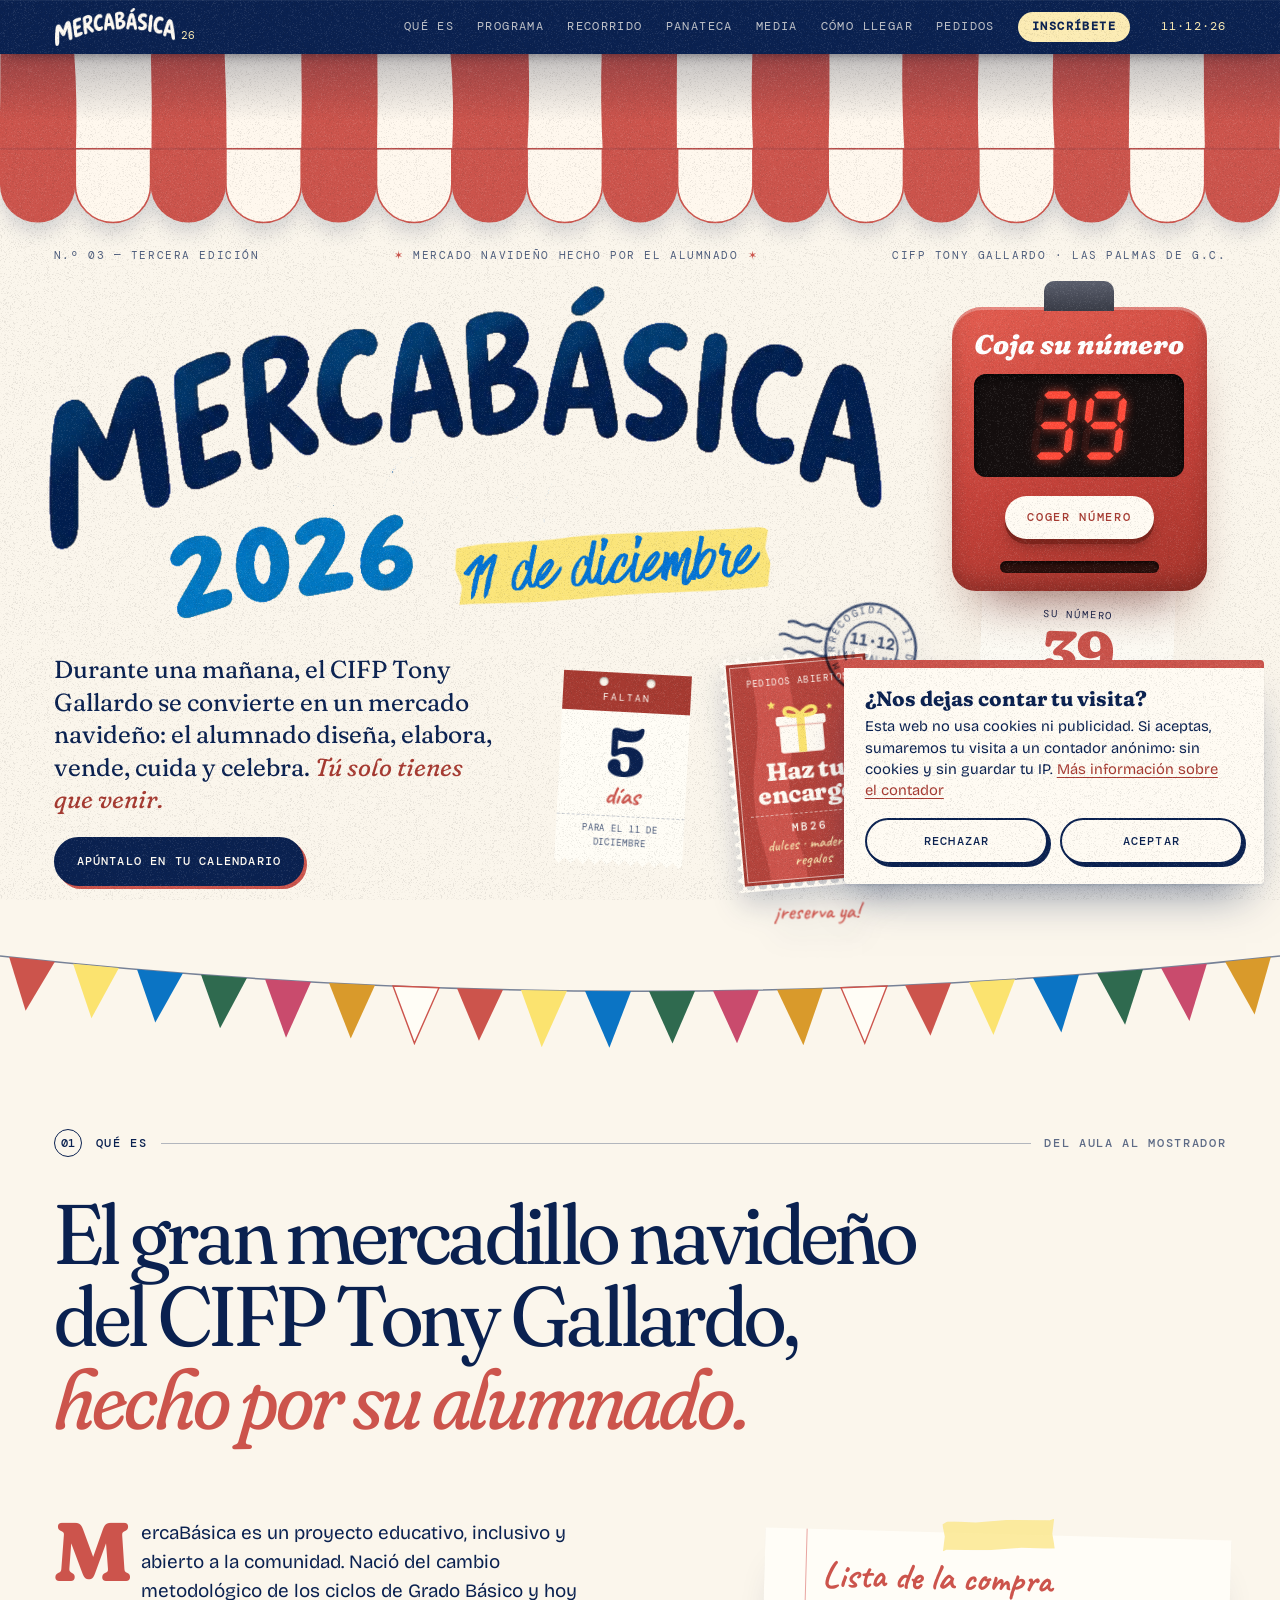
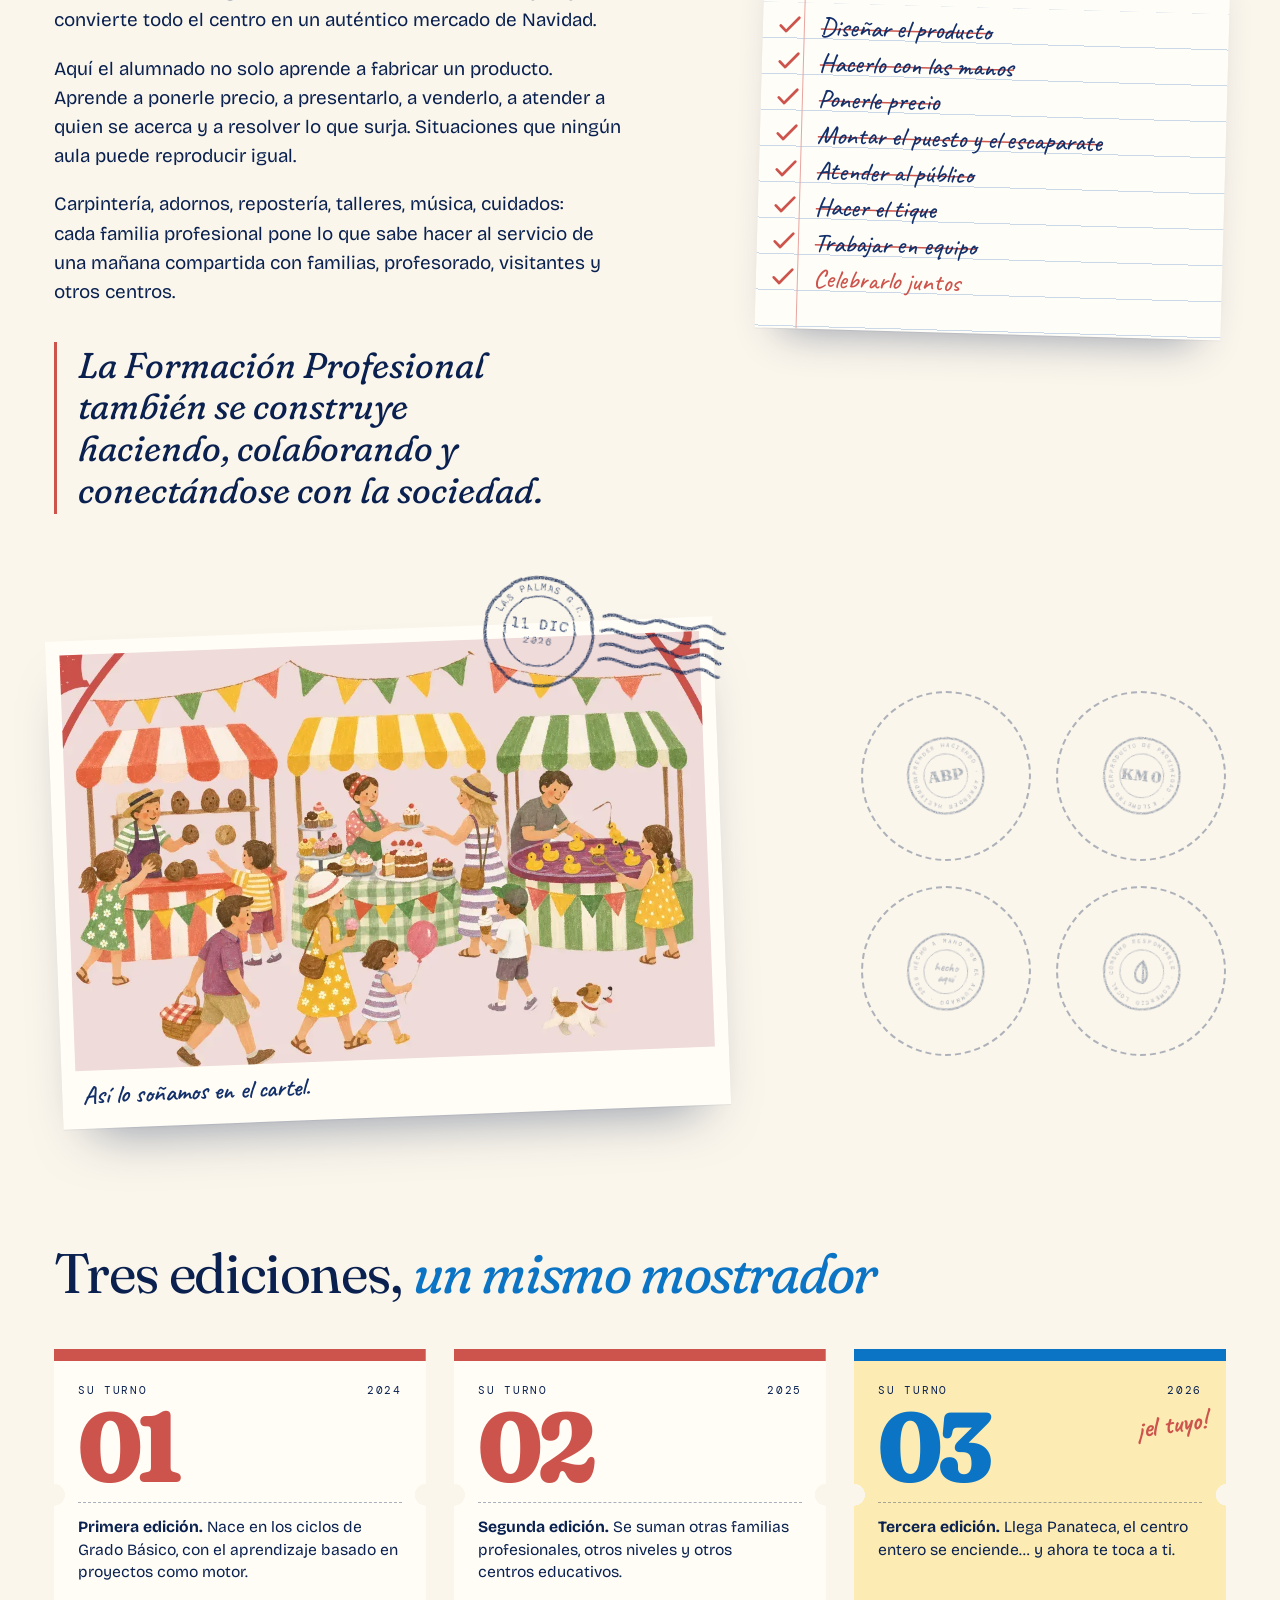
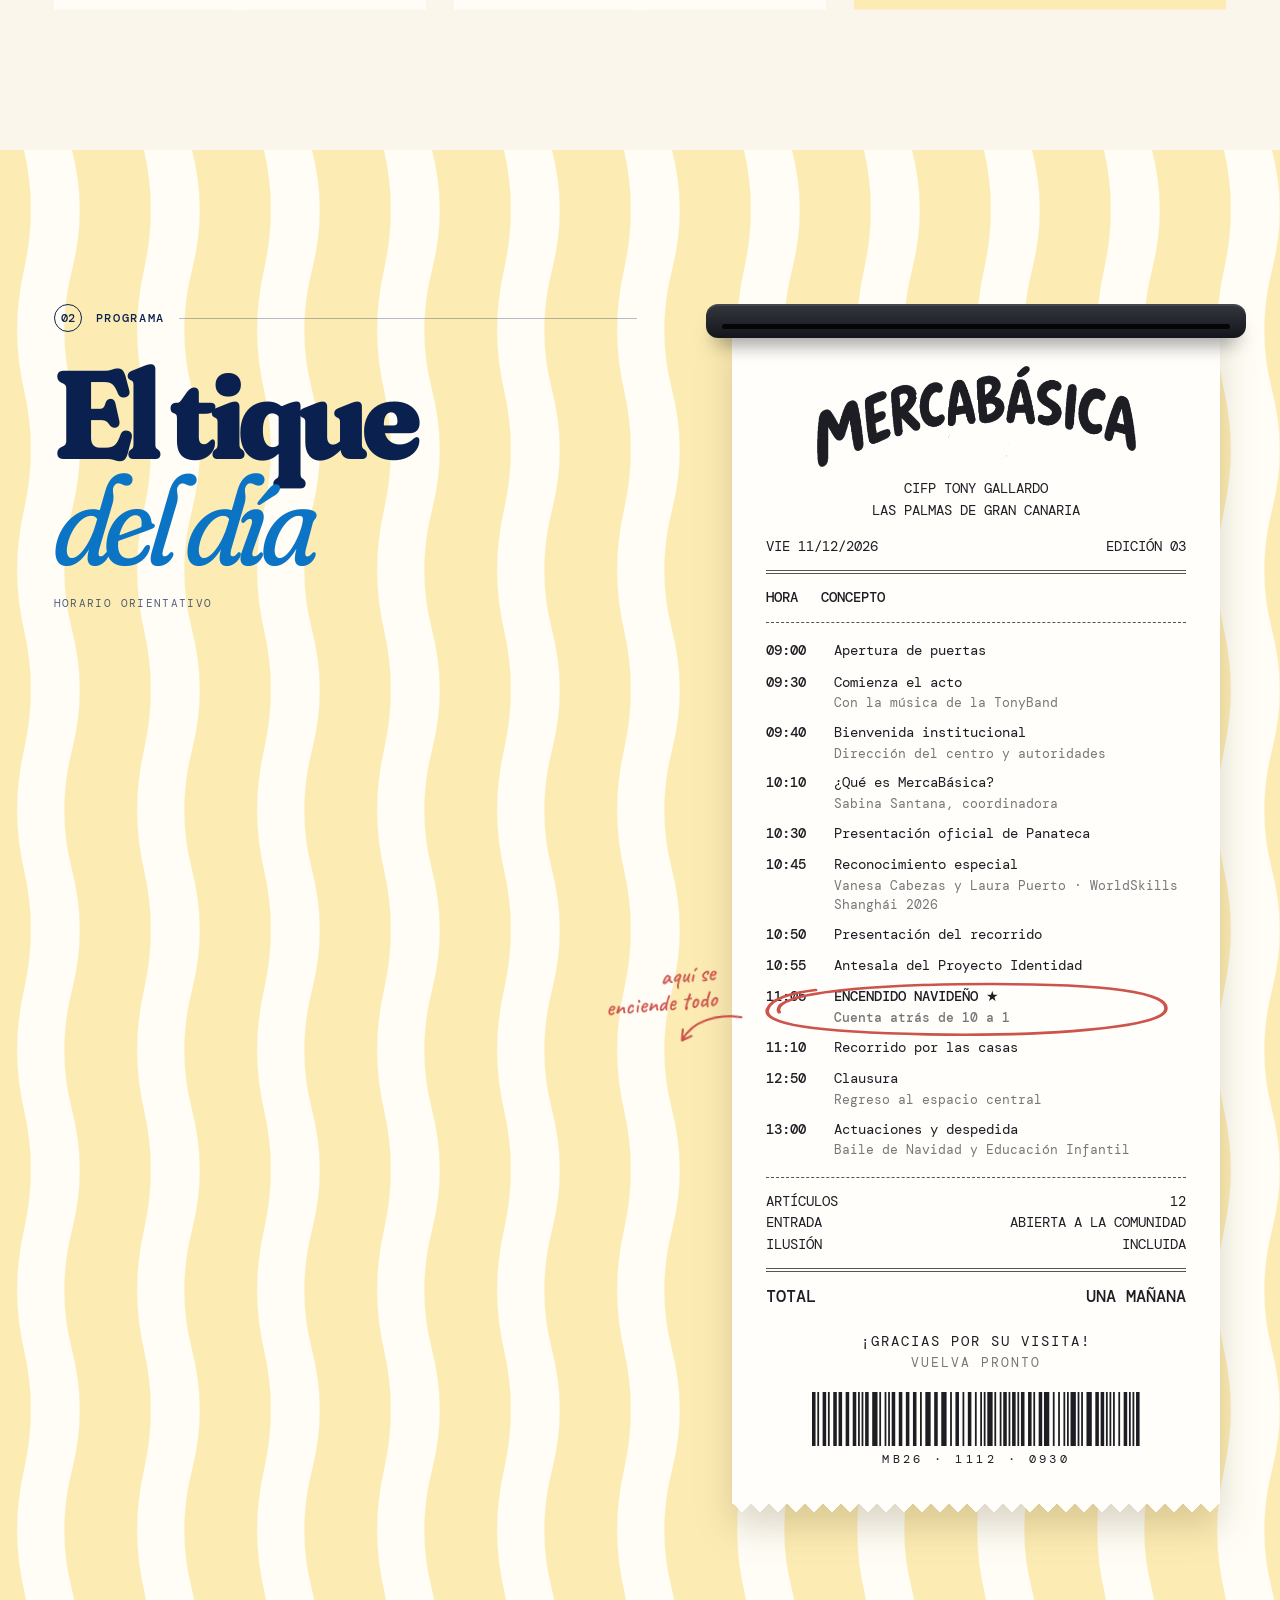
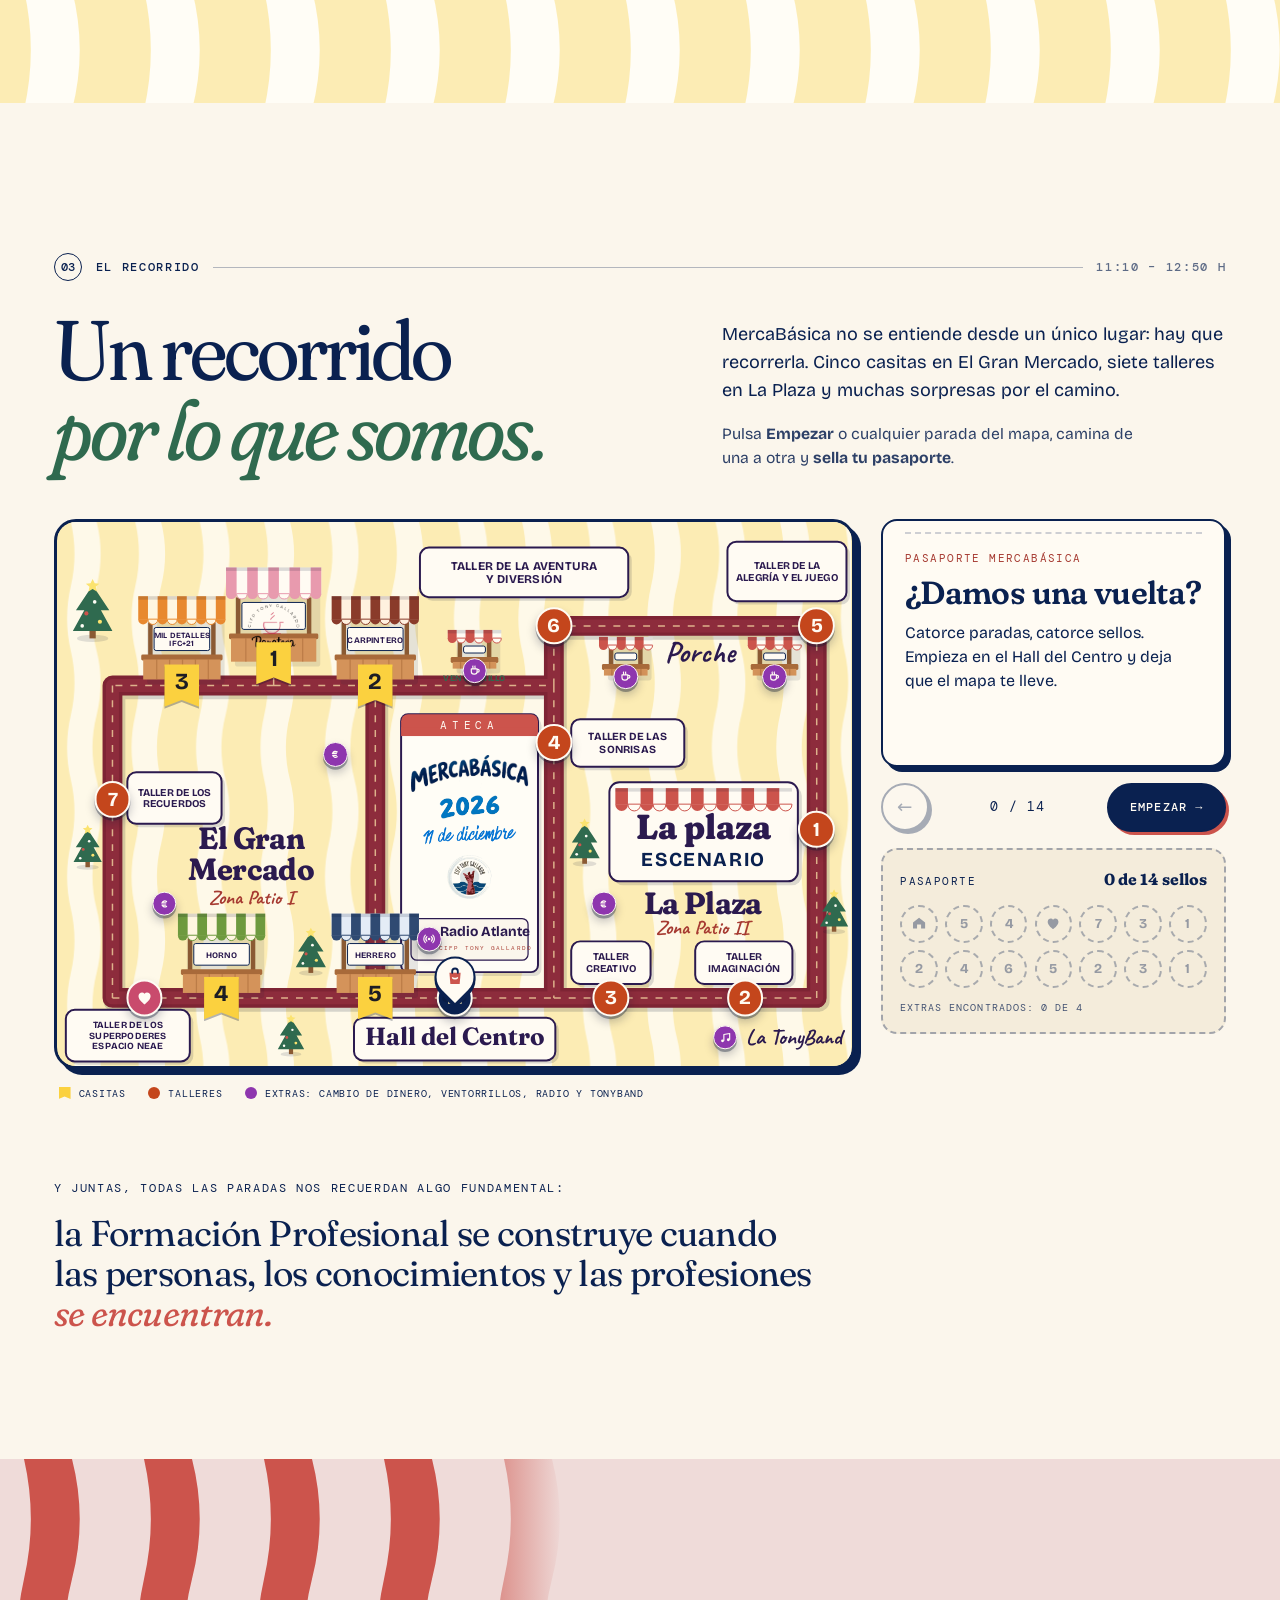
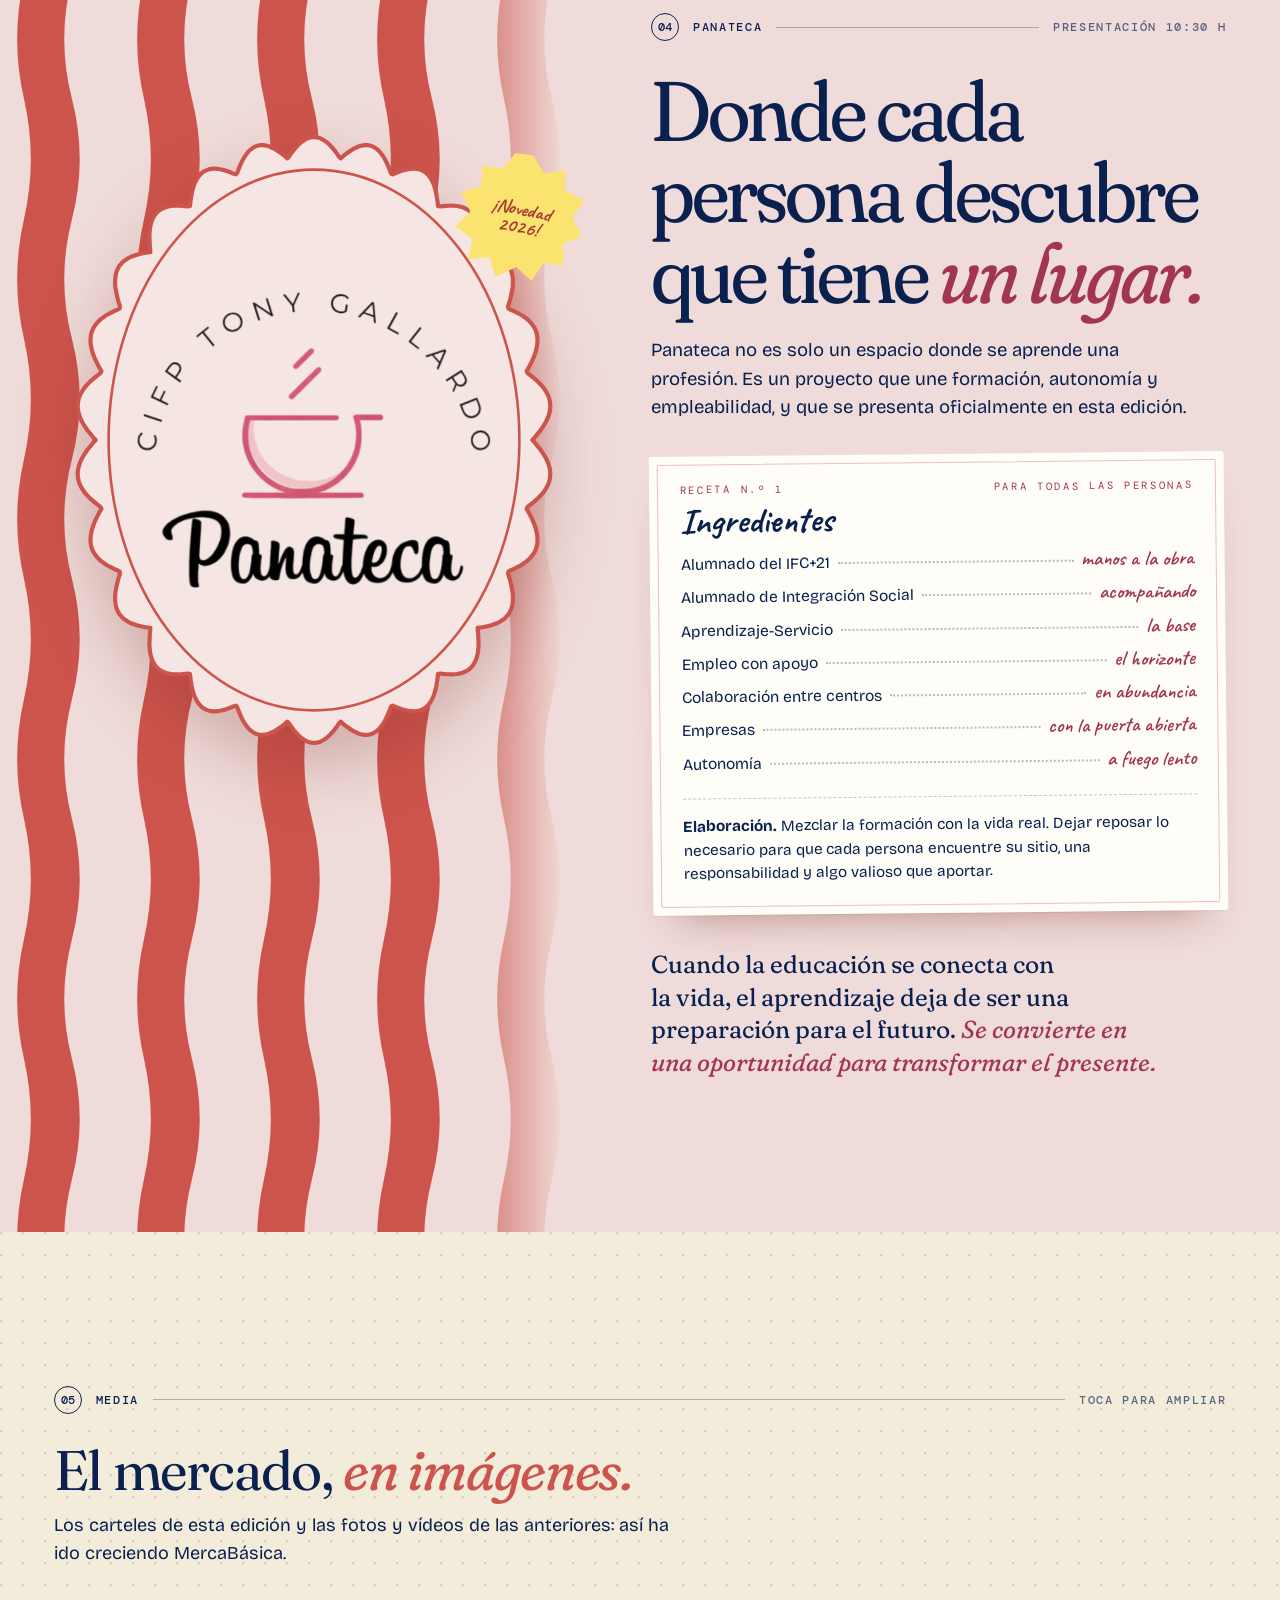
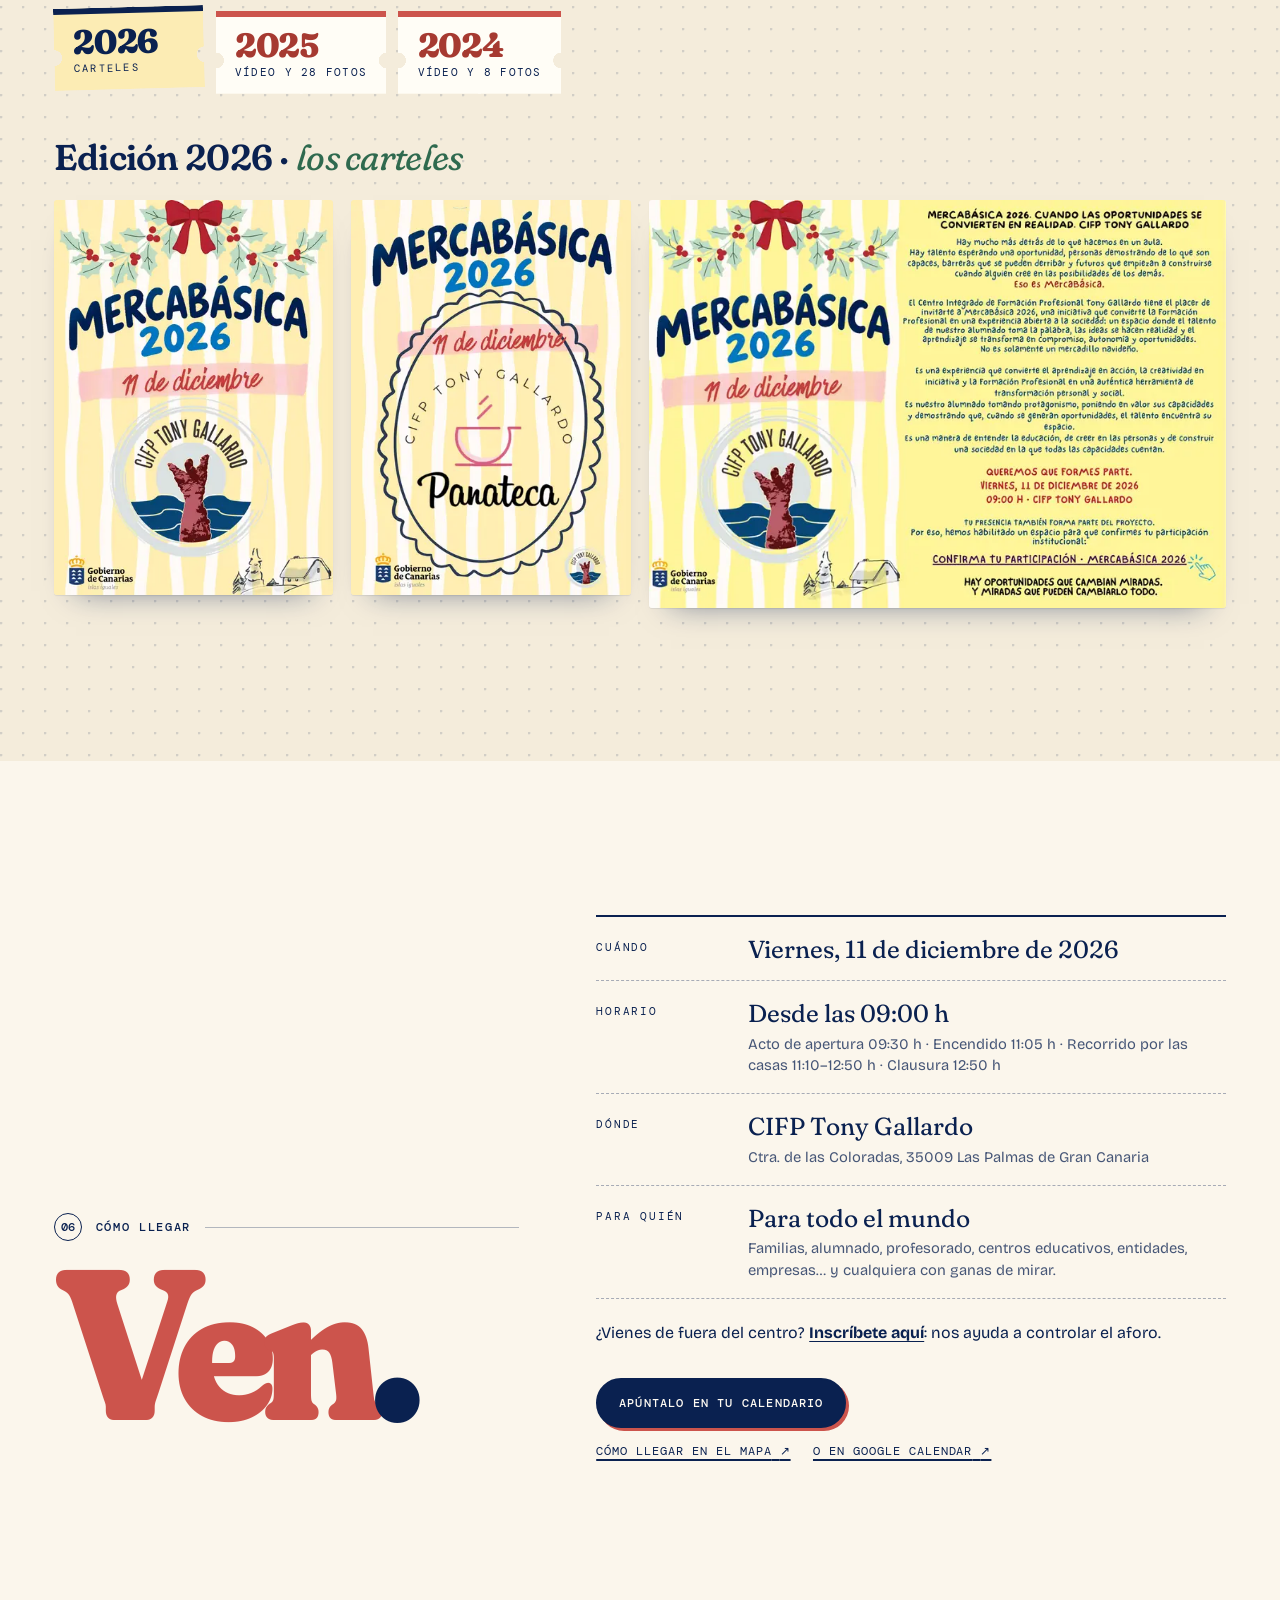
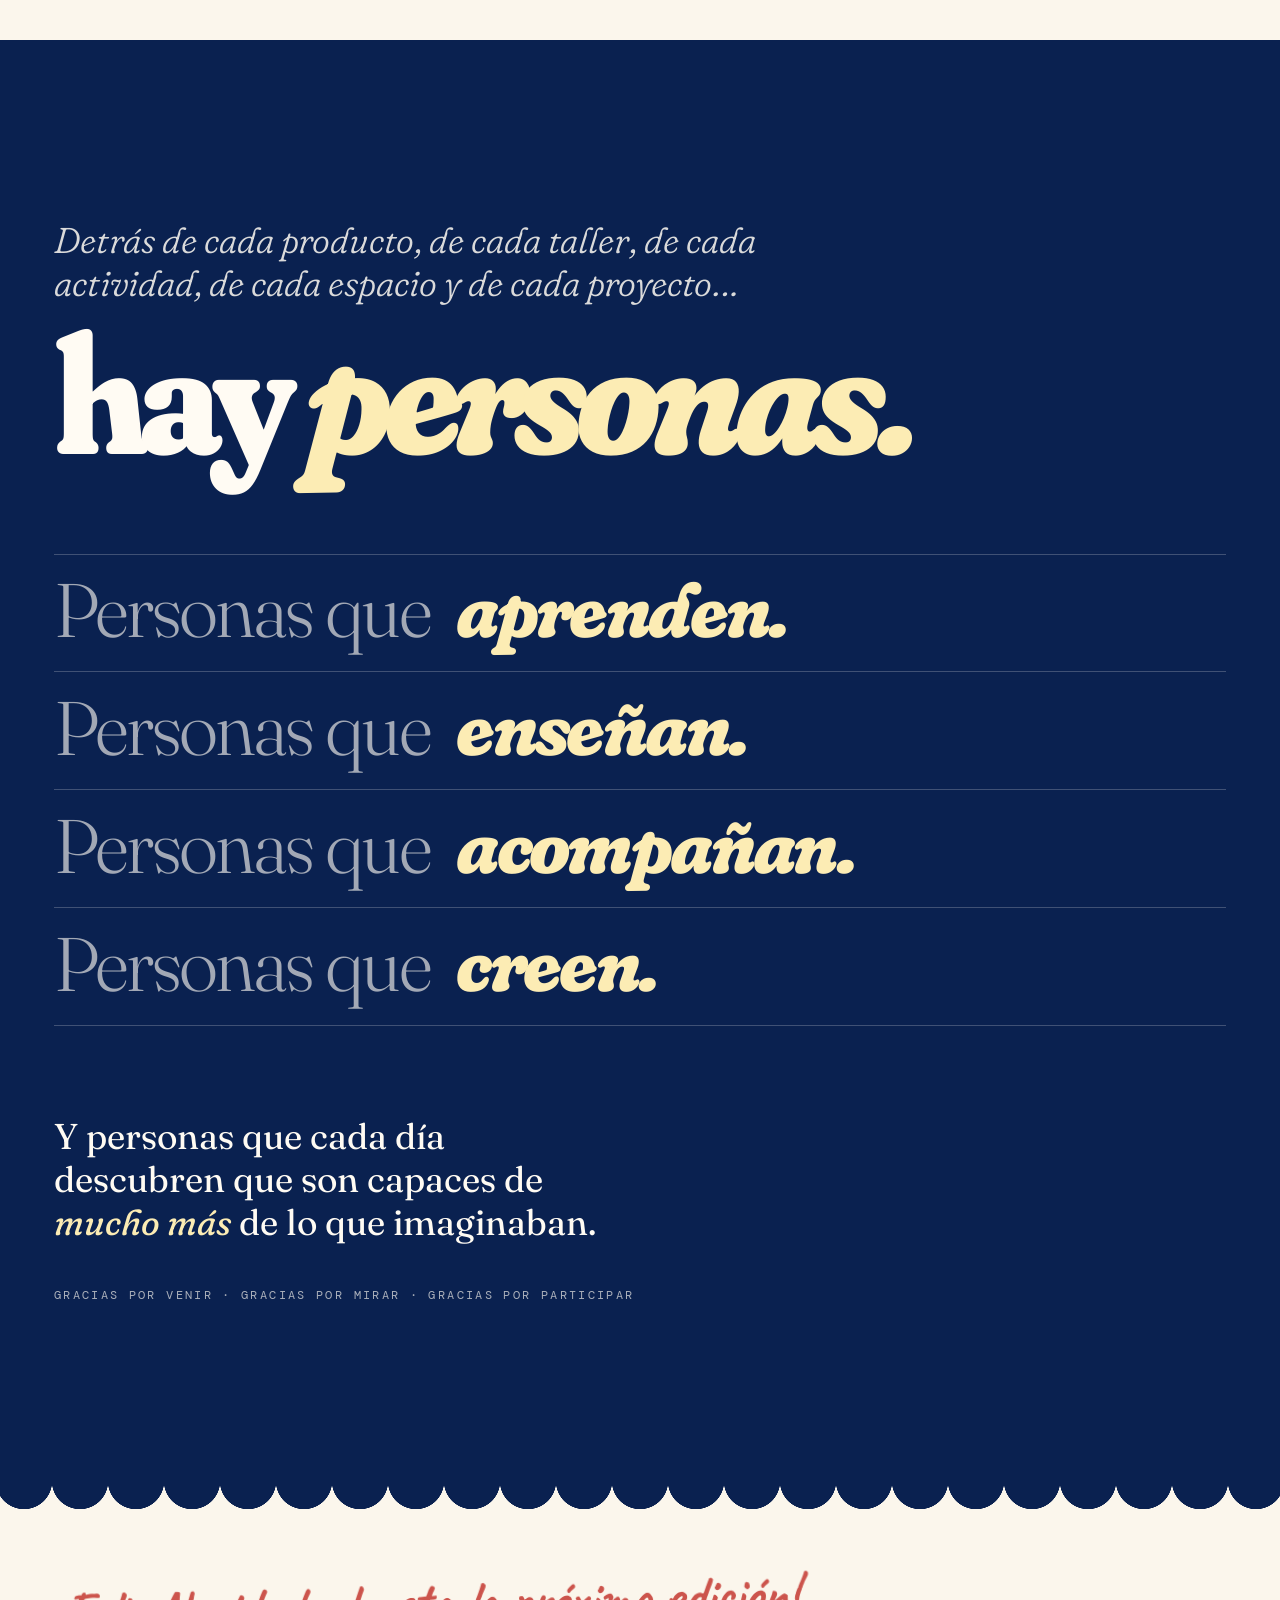
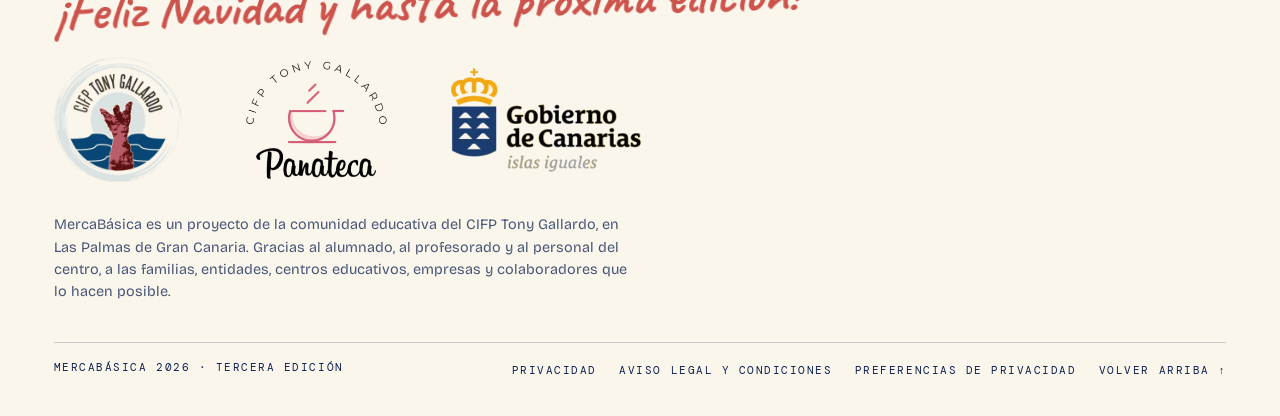
==== commit 70555012: "Portada: sello de correos «Pedidos abiertos» que enlaza a la hoja de encargo Co-Authored-By: Claude " ====
--- a/mercabasica/index.html
+++ b/mercabasica/index.html
@@ -30,12 +30,12 @@
   <link rel="preload" as="font" type="font/woff2" href="assets/fonts/Fraunces-normal-300-900.woff2" crossorigin>
   <link rel="preload" as="font" type="font/woff2" href="assets/fonts/BricolageGrotesque-normal-400-700.woff2" crossorigin>
   <link rel="preload" as="image" href="assets/img/wordmark.webp" type="image/webp">
-  <link rel="stylesheet" href="assets/css/fonts.css?v=20261110c">
-  <link rel="stylesheet" href="assets/css/styles.css?v=20261110c">
+  <link rel="stylesheet" href="assets/css/fonts.css?v=20261110d">
+  <link rel="stylesheet" href="assets/css/styles.css?v=20261110d">
   <script type="application/ld+json">
   {"@context":"https://schema.org","@type":"Event","name":"MercaBásica 2026","description":"Mercado navideño hecho por el alumnado del CIFP Tony Gallardo, abierto a toda la comunidad.","startDate":"2026-12-11T09:00:00+00:00","endDate":"2026-12-11T13:30:00+00:00","eventStatus":"https://schema.org/EventScheduled","eventAttendanceMode":"https://schema.org/OfflineEventAttendanceMode","location":{"@type":"Place","name":"CIFP Tony Gallardo","telephone":"+34 928 79 62 92","address":{"@type":"PostalAddress","streetAddress":"Ctra. de las Coloradas","postalCode":"35009","addressLocality":"Las Palmas de Gran Canaria","addressRegion":"Las Palmas","addressCountry":"ES"}},"image":"https://myappsserver.duckdns.org/mercabasica/assets/img/og-image.jpg","organizer":{"@type":"EducationalOrganization","name":"CIFP Tony Gallardo","url":"https://www3.gobiernodecanarias.org/medusa/edublog/cifptonygallardo/","email":"secretaria-35015887@gobiernodecanarias.org","telephone":"+34 928 79 62 92"},"url":"https://myappsserver.duckdns.org/mercabasica/"}
   </script>
-  <script src="assets/js/main.js?v=20261110c" defer></script>
+  <script src="assets/js/main.js?v=20261110d" defer></script>
 </head>
 <body>
   <a class="skip" href="#contenido">Saltar al contenido</a>
@@ -127,6 +127,18 @@
               <p class="calendar__unit" data-days-unit>días</p>
               <p class="calendar__for">para el 11 de diciembre</p>
             </div>
+            <a class="stampy" href="pedidos.html" aria-label="Pedidos abiertos: haz tu encargo de dulces, madera y regalos y recógelo el 11 de diciembre">
+              <span class="stampy__paper" aria-hidden="true">
+                <span class="stampy__frame">
+                  <span class="stampy__top">Pedidos abiertos</span>
+                  <svg class="stampy__art" viewBox="0 0 100 78"><path d="M14 6l1.6 3.4 3.7.5-2.7 2.6.6 3.7-3.2-1.8-3.3 1.8.7-3.7L8.7 9.9l3.7-.5zM88 14l1.2 2.5 2.7.4-2 1.9.5 2.7-2.4-1.3-2.4 1.3.5-2.7-2-1.9 2.7-.4z" fill="#FBE36F"/><rect x="22" y="36" width="56" height="38" rx="3" fill="#FFFBF3"/><rect x="18" y="27" width="64" height="12" rx="3" fill="#FFFBF3"/><rect x="45" y="27" width="10" height="47" fill="#FBE36F"/><path d="M50 27c-6-11-20-14-20-6 0 6 12 6 20 6zm0 0c6-11 20-14 20-6 0 6-12 6-20 6z" fill="none" stroke="#FBE36F" stroke-width="5" stroke-linejoin="round"/><path d="M22 39h56" stroke="#CC544C" stroke-width="2" opacity=".35"/></svg>
+                  <span class="stampy__big">Haz tu<br>encargo</span>
+                  <span class="stampy__val"><b>MB26</b><span>dulces · madera · regalos</span></span>
+                </span>
+              </span>
+              <svg class="stampy__mark" viewBox="0 0 120 120" aria-hidden="true"><defs><path id="pm-ring" d="M60 60m-41 0a41 41 0 1 1 82 0a41 41 0 1 1-82 0"/></defs><circle cx="60" cy="60" r="52" fill="none" stroke="currentColor" stroke-width="3"/><circle cx="60" cy="60" r="31" fill="none" stroke="currentColor" stroke-width="2"/><text font-size="11.5" letter-spacing="2.2" fill="currentColor"><textPath href="#pm-ring">RECOGIDA · 11 DIC 2026 · MERCABÁSICA ·</textPath></text><text x="60" y="58" text-anchor="middle" font-size="17" font-weight="700" fill="currentColor">11·12</text><text x="60" y="74" text-anchor="middle" font-size="9" letter-spacing="1.6" fill="currentColor">LAS PALMAS</text><path d="M-38 44c8-6 16 6 24 0s16 6 24 0M-46 60c8-6 16 6 24 0s16 6 24 0M-38 76c8-6 16 6 24 0s16 6 24 0" fill="none" stroke="currentColor" stroke-width="3" stroke-linecap="round"/></svg>
+              <span class="hand-note stampy__note" aria-hidden="true">¡reserva ya!</span>
+            </a>
           </div>
         </div>
 
--- a/mercabasica/assets/css/styles.css
+++ b/mercabasica/assets/css/styles.css
@@ -1134,3 +1134,61 @@
 @media (prefers-reduced-motion: reduce) { .ped__live i, .pcard--ghost { animation: none; } }
 .ped__bar > * { white-space: nowrap; }
 @media (max-width: 440px) { .ped__bar { font-size: .68rem; padding: .8rem 1rem; } .ped__bar > span:last-child { display: none; } }
+
+/* Sello de correos de la portada: «Pedidos abiertos» */
+.hero__foot { flex-wrap: wrap; }
+.stampy {
+  position: relative; flex: none; display: block; width: 152px; margin: 0 .4rem 0 .2rem;
+  color: var(--navy); text-decoration: none; rotate: -5deg;
+  filter: drop-shadow(0 14px 14px rgba(10, 33, 80, .22));
+  transition: rotate .35s var(--ease-out), scale .35s var(--ease-out);
+  animation: stampin .7s 2.7s cubic-bezier(.2, 1.5, .4, 1) both;
+}
+.stampy:hover, .stampy:focus-visible { rotate: -1deg; scale: 1.05; }
+.stampy:focus-visible { outline: 2px dashed var(--navy); outline-offset: 10px; }
+@keyframes stampin { from { opacity: 0; transform: scale(1.7) rotate(-12deg); } 70% { opacity: 1; transform: scale(.94); } to { opacity: 1; transform: none; } }
+.stampy__paper {
+  display: block; padding: 9px; background: #FFFBF3;
+  -webkit-mask: linear-gradient(#000 0 0) center / calc(100% - 12px) calc(100% - 12px) no-repeat, radial-gradient(circle 4.6px, transparent 96%, #000) -6px -6px / 12px 12px;
+  mask: linear-gradient(#000 0 0) center / calc(100% - 12px) calc(100% - 12px) no-repeat, radial-gradient(circle 4.6px, transparent 96%, #000) -6px -6px / 12px 12px;
+}
+.stampy__frame {
+  display: flex; flex-direction: column; align-items: center; gap: .15rem; padding: .7rem .5rem .6rem;
+  border: 1.5px solid rgba(255, 251, 243, .6); outline: 3px solid var(--tomato-d);
+  background: var(--tomato-d) var(--stripes-tomato) 0 0 / 90px 180px; background-color: #B4443C;
+  color: #FFFBF3; text-align: center;
+}
+.stampy__top { font-family: var(--f-mono); font-size: .56rem; letter-spacing: .16em; text-transform: uppercase; }
+.stampy__art { width: 78px; height: auto; margin: .2rem 0 .1rem; }
+.stampy__big { font-family: var(--f-serif); font-weight: 800; font-size: 1.55rem; line-height: .92; letter-spacing: -.02em; font-variation-settings: "SOFT" 100, "WONK" 1; }
+.stampy__val { display: grid; gap: .05rem; margin-top: .35rem; padding-top: .35rem; border-top: 1px dashed rgba(255, 251, 243, .55); width: 100%; }
+.stampy__val b { font-family: var(--f-mono); font-size: .66rem; font-weight: 500; letter-spacing: .2em; }
+.stampy__val span { font-family: var(--f-hand); font-size: .98rem; line-height: 1; color: var(--butter); }
+.stampy__mark {
+  position: absolute; right: -52px; top: -50px; width: 104px; height: 104px; overflow: visible; pointer-events: none;
+  color: rgba(10, 33, 80, .78); rotate: 14deg; mix-blend-mode: multiply;
+  animation: fade .3s 3.25s both;
+}
+.stampy__mark text { font-family: var(--f-mono); }
+.stampy__note { position: absolute; left: 50%; bottom: -2.3rem; translate: -50% 0; width: max-content; font-size: 1.35rem; rotate: 4deg; animation: fade .5s 3.5s both; }
+@media (max-width: 1180px) and (min-width: 901px) {
+  .stampy { width: 136px; }
+  .stampy__big { font-size: 1.35rem; }
+}
+@media (max-width: 560px) {
+  .hero__copy { flex-basis: 100%; }
+  .hero__foot { align-items: flex-start; gap: 1.6rem 2.2rem; padding-bottom: 1.6rem; }
+  .stampy { width: 140px; }
+  .stampy__mark { width: 88px; height: 88px; right: -30px; top: -26px; }
+}
+@media (prefers-reduced-motion: reduce) { .stampy, .stampy__mark, .stampy__note { animation: none; } }
+@media (min-width: 901px) {
+  .hero__foot { flex-wrap: nowrap; gap: clamp(1.2rem, 3vw, 3.2rem); }
+  .hero__copy { flex: 1 1 auto; min-width: 0; }
+}
+@media (min-width: 901px) and (max-width: 1100px) {
+  .stampy { width: 124px; }
+  .stampy__big { font-size: 1.2rem; }
+  .stampy__art { width: 64px; }
+  .stampy__mark { width: 86px; height: 86px; right: -28px; top: -28px; }
+}
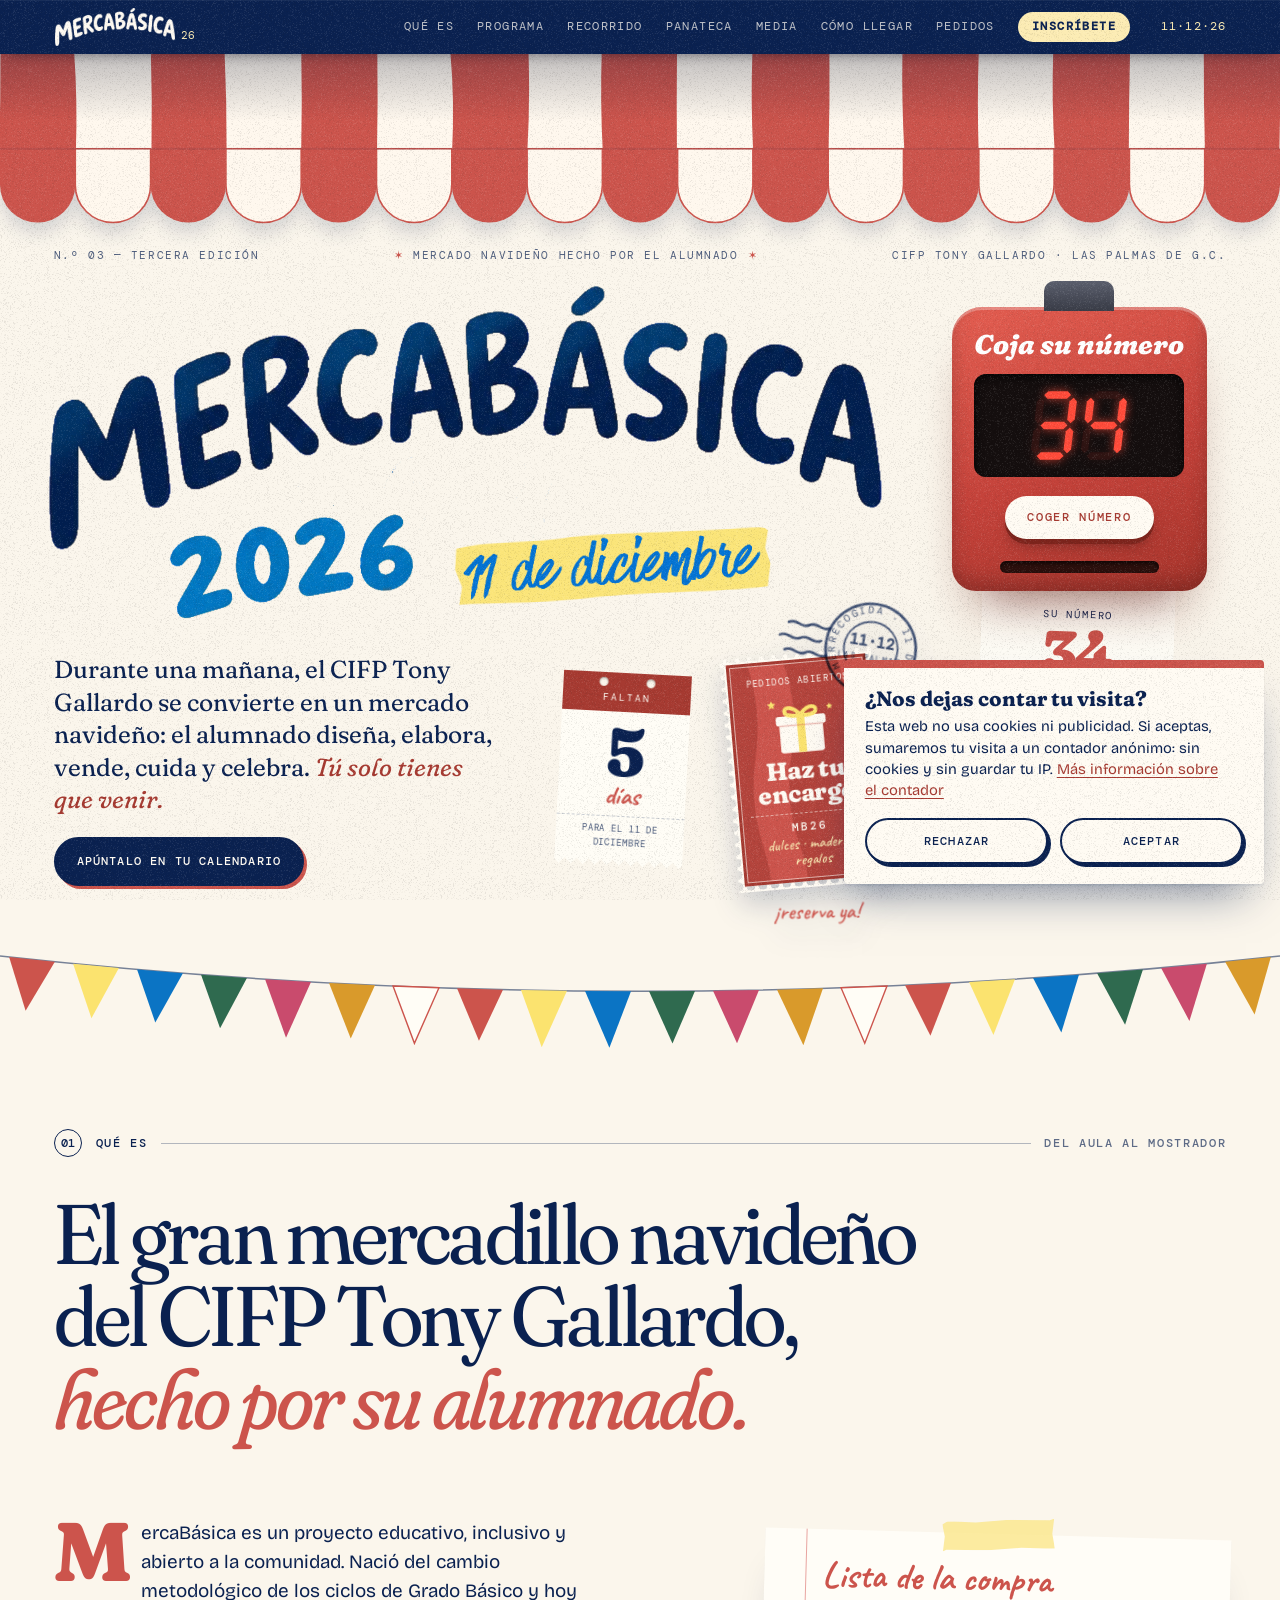
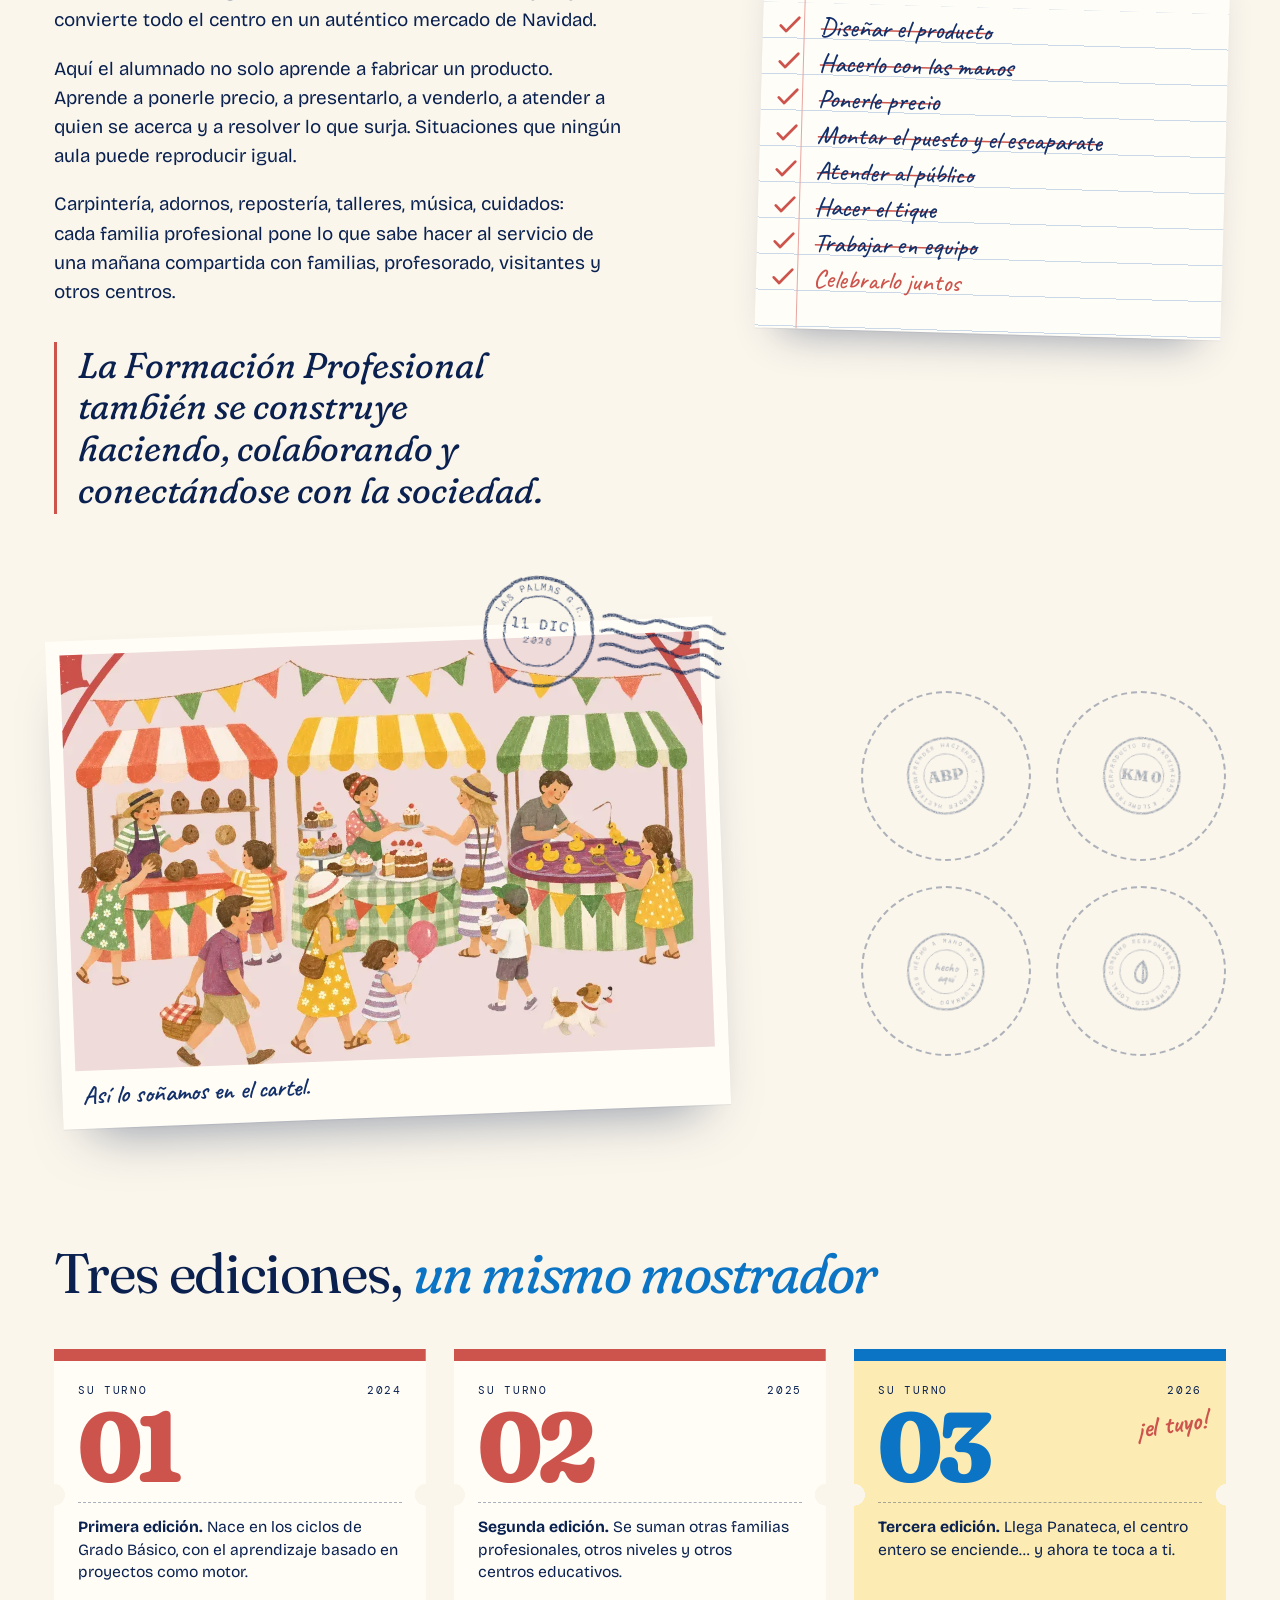
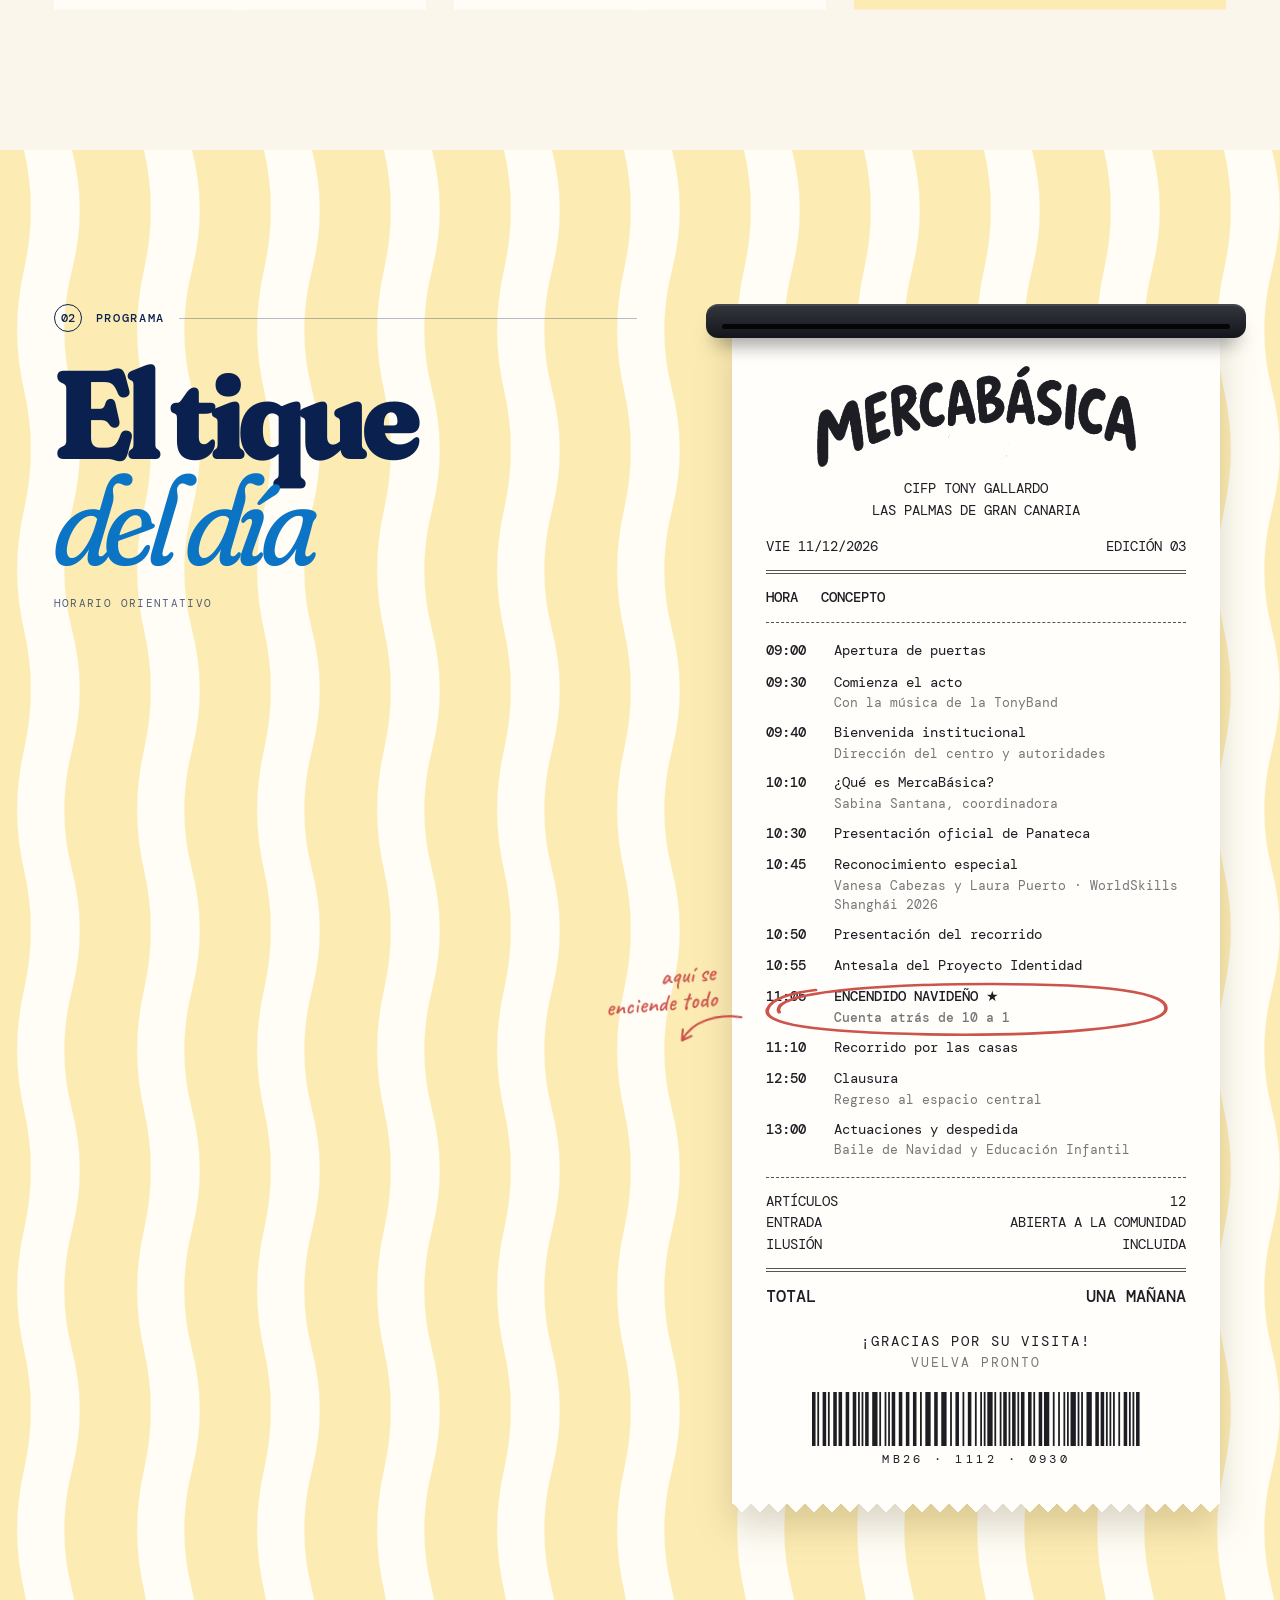
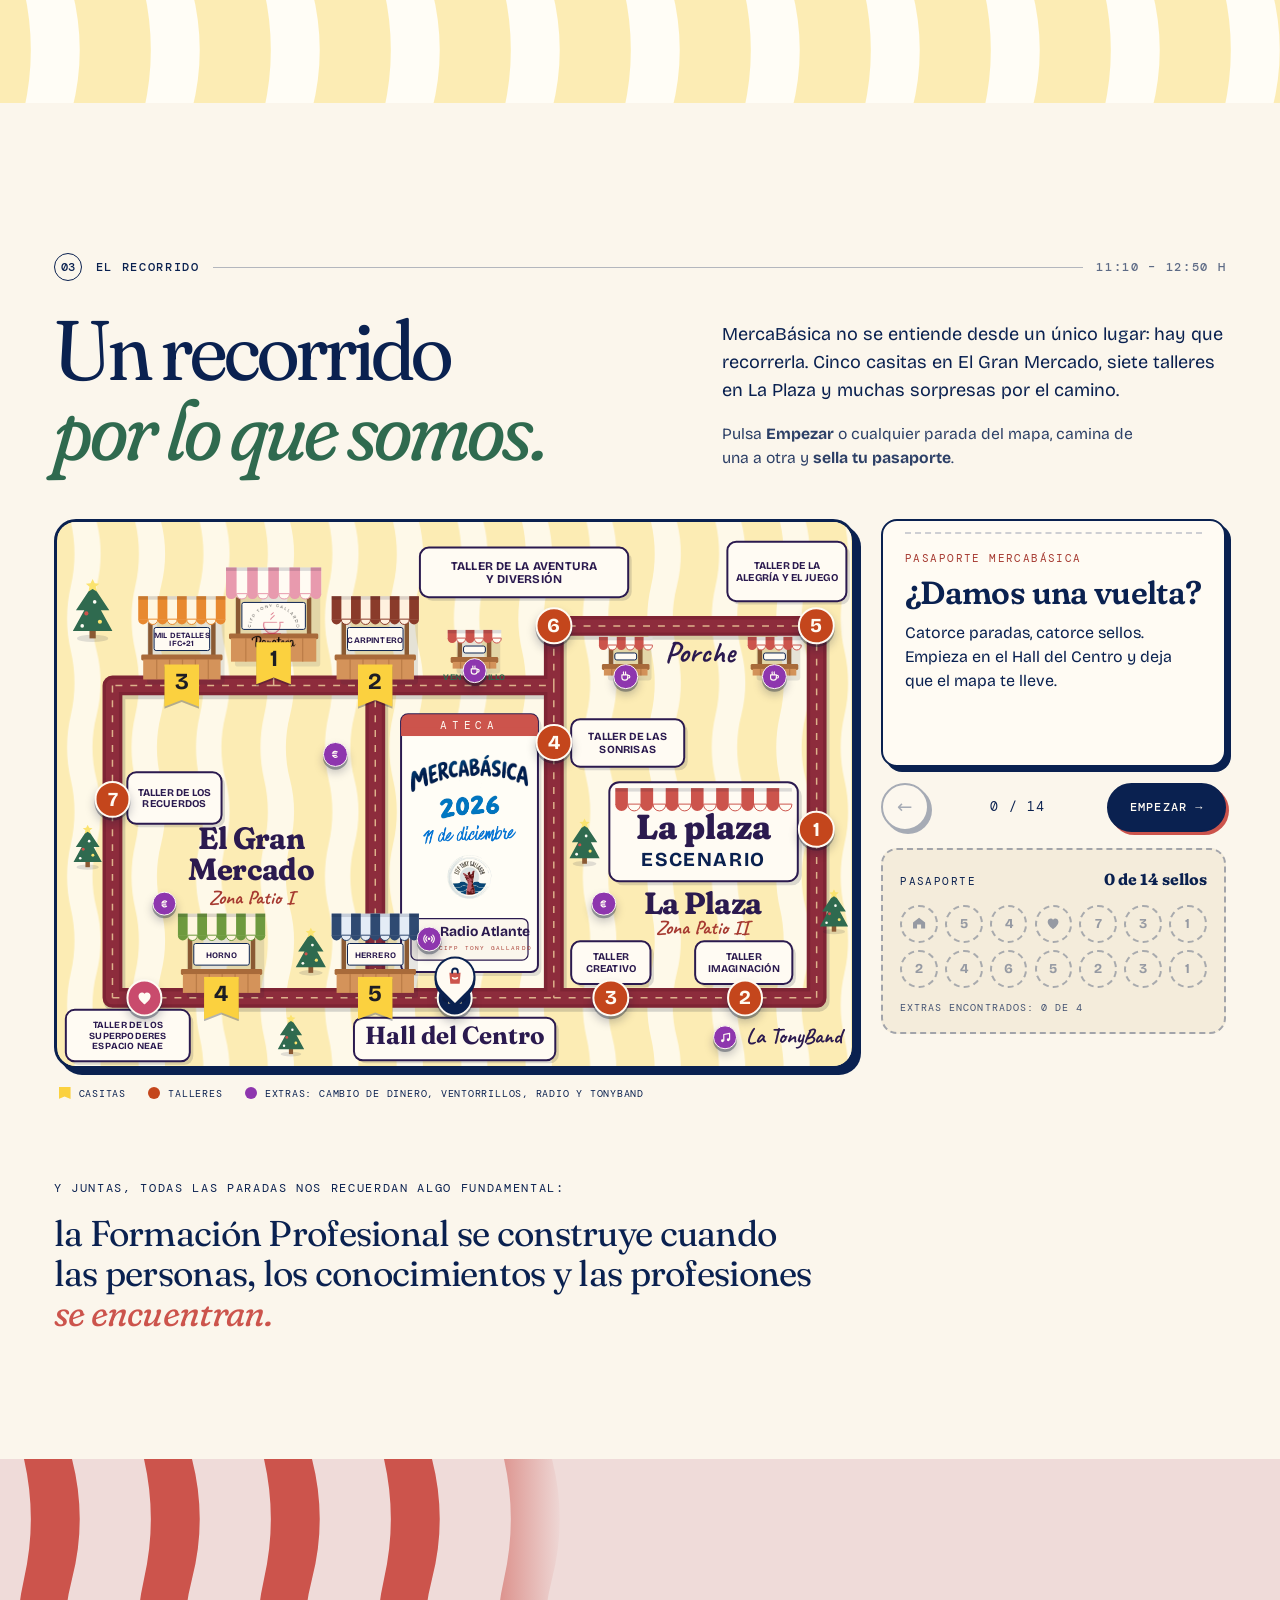
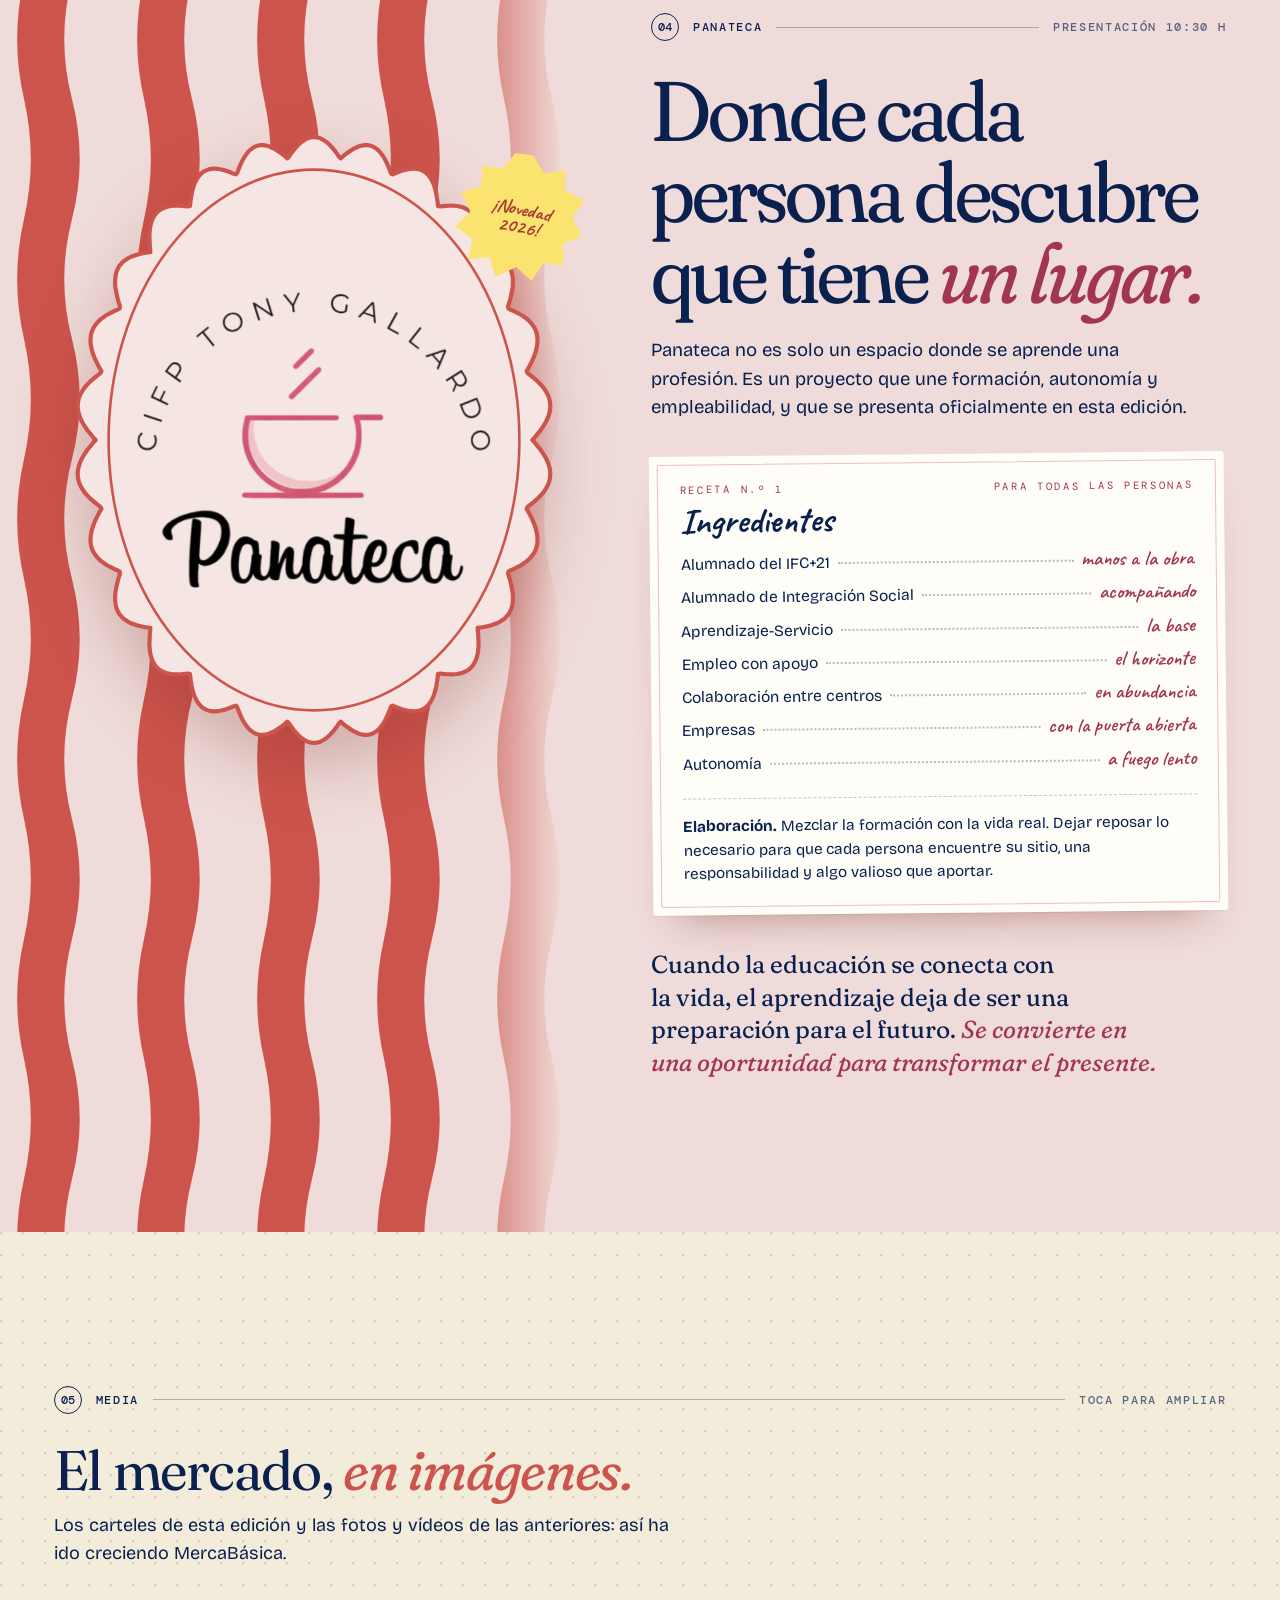
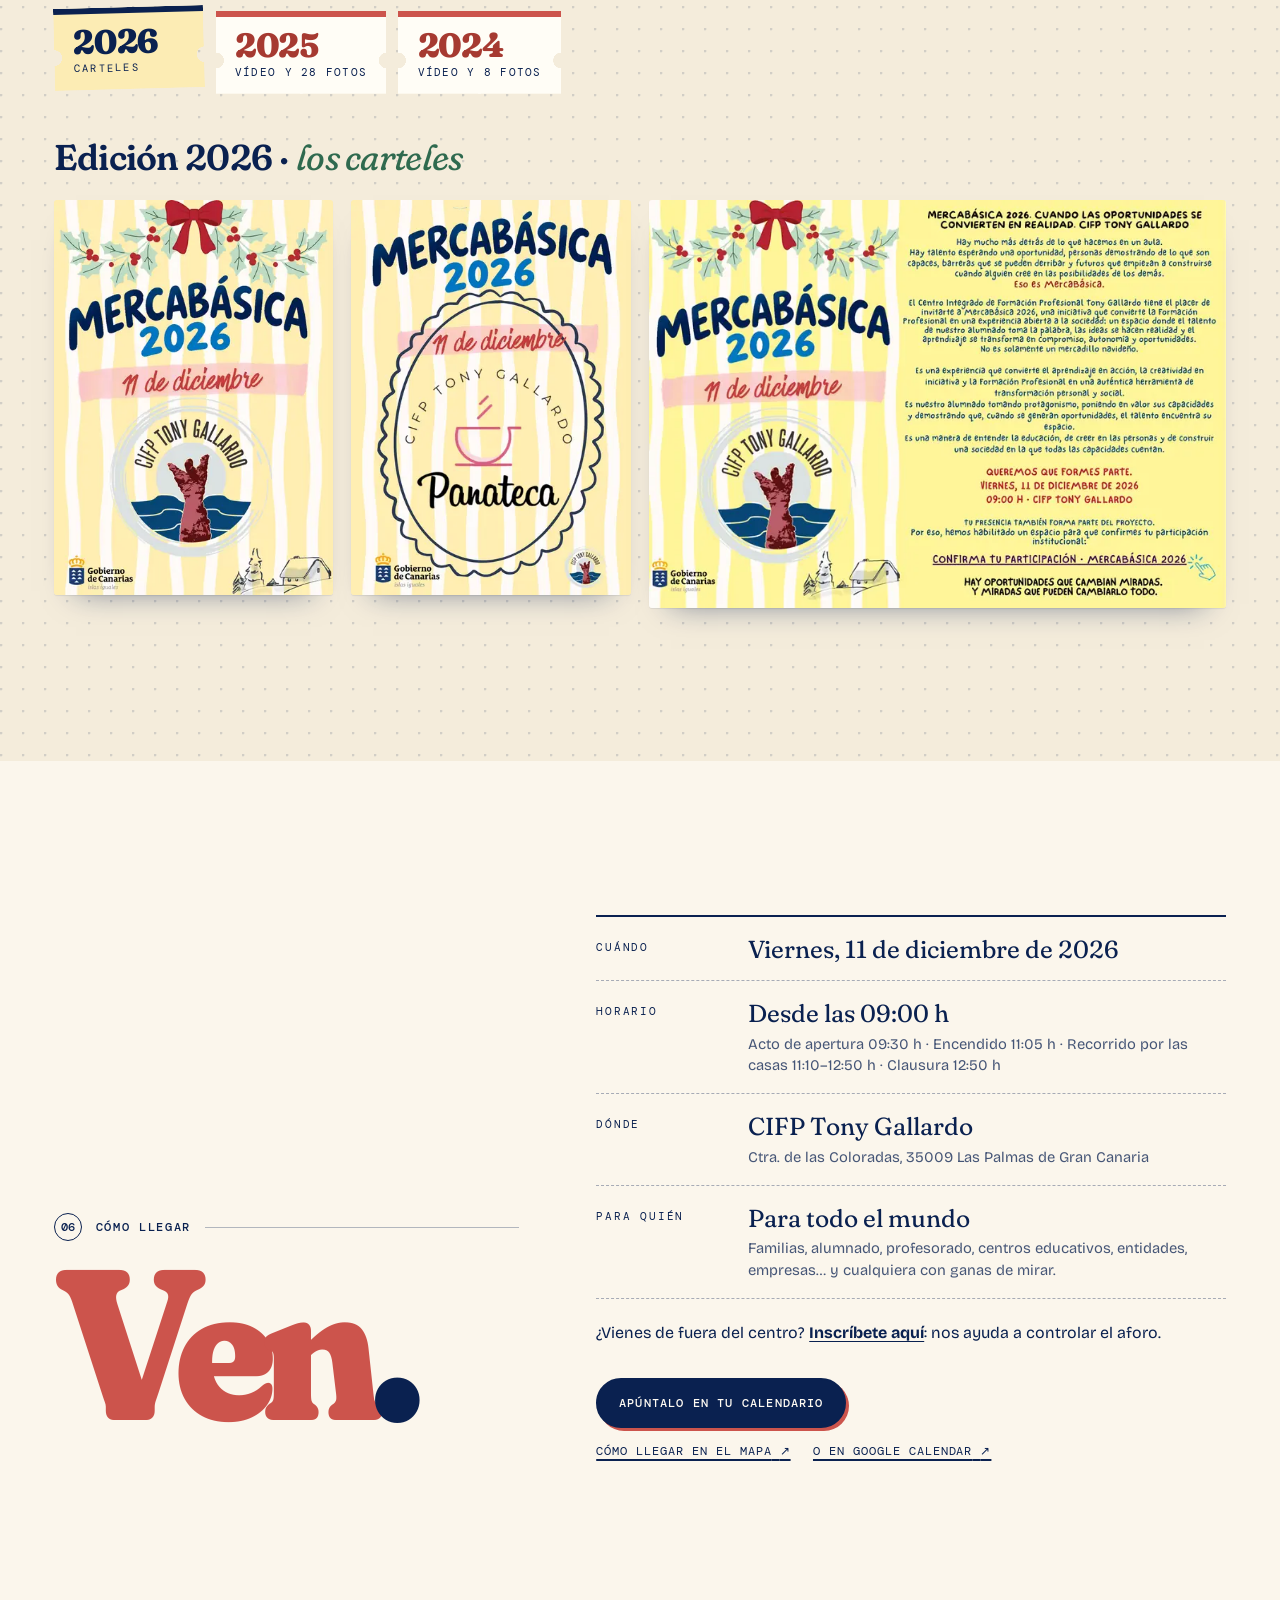
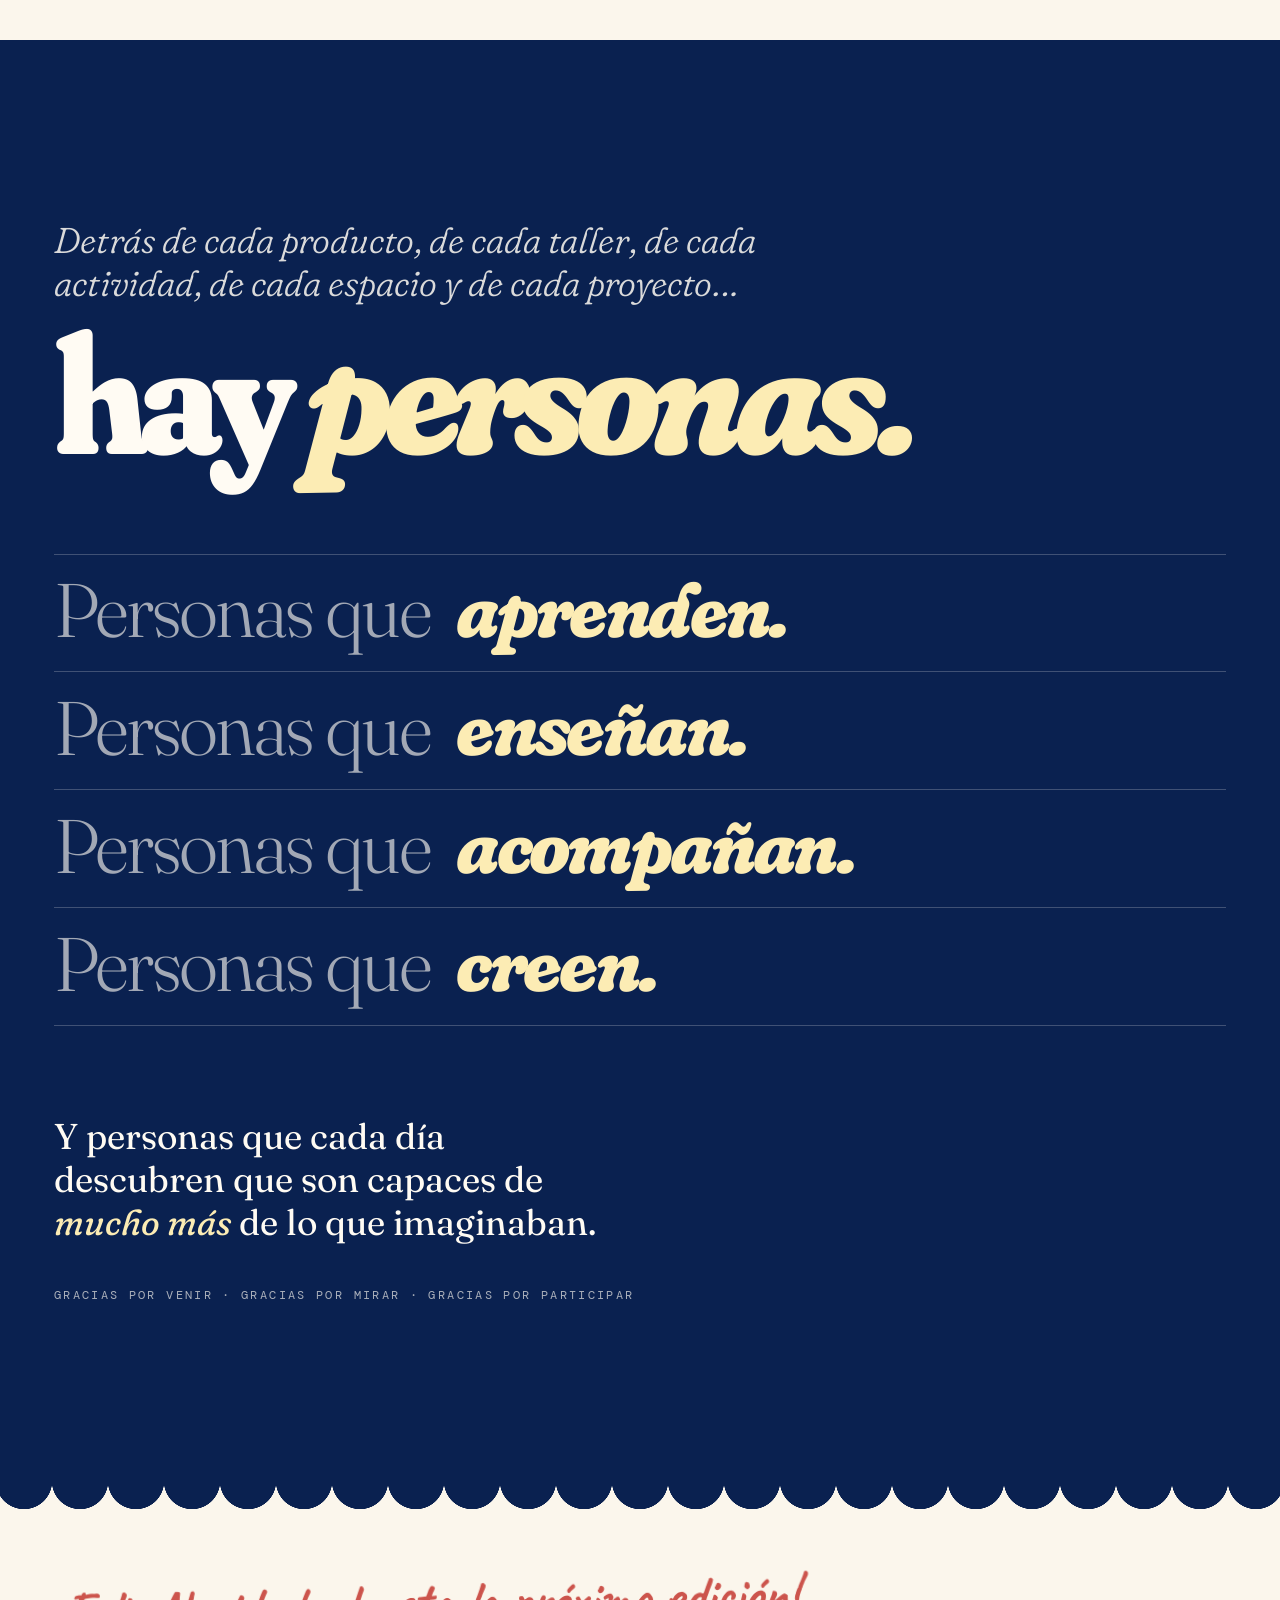
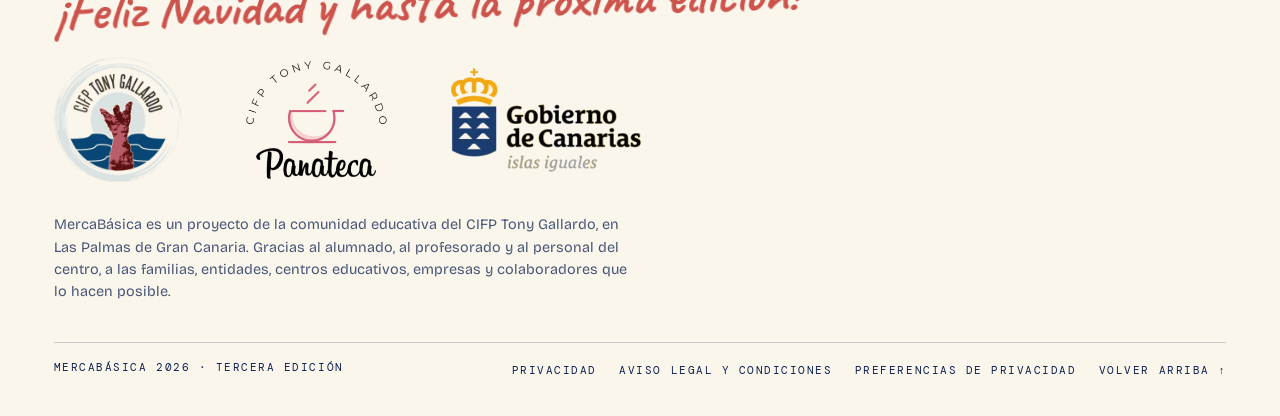
==== commit d58f2f7e: "Tique descargable del encargo y «Quitar del encargo» en el panel - Al confirmar, el encargo se impri" ====
--- a/mercabasica/index.html
+++ b/mercabasica/index.html
@@ -30,12 +30,12 @@
   <link rel="preload" as="font" type="font/woff2" href="assets/fonts/Fraunces-normal-300-900.woff2" crossorigin>
   <link rel="preload" as="font" type="font/woff2" href="assets/fonts/BricolageGrotesque-normal-400-700.woff2" crossorigin>
   <link rel="preload" as="image" href="assets/img/wordmark.webp" type="image/webp">
-  <link rel="stylesheet" href="assets/css/fonts.css?v=20261110d">
-  <link rel="stylesheet" href="assets/css/styles.css?v=20261110d">
+  <link rel="stylesheet" href="assets/css/fonts.css?v=20261110e">
+  <link rel="stylesheet" href="assets/css/styles.css?v=20261110e">
   <script type="application/ld+json">
   {"@context":"https://schema.org","@type":"Event","name":"MercaBásica 2026","description":"Mercado navideño hecho por el alumnado del CIFP Tony Gallardo, abierto a toda la comunidad.","startDate":"2026-12-11T09:00:00+00:00","endDate":"2026-12-11T13:30:00+00:00","eventStatus":"https://schema.org/EventScheduled","eventAttendanceMode":"https://schema.org/OfflineEventAttendanceMode","location":{"@type":"Place","name":"CIFP Tony Gallardo","telephone":"+34 928 79 62 92","address":{"@type":"PostalAddress","streetAddress":"Ctra. de las Coloradas","postalCode":"35009","addressLocality":"Las Palmas de Gran Canaria","addressRegion":"Las Palmas","addressCountry":"ES"}},"image":"https://myappsserver.duckdns.org/mercabasica/assets/img/og-image.jpg","organizer":{"@type":"EducationalOrganization","name":"CIFP Tony Gallardo","url":"https://www3.gobiernodecanarias.org/medusa/edublog/cifptonygallardo/","email":"secretaria-35015887@gobiernodecanarias.org","telephone":"+34 928 79 62 92"},"url":"https://myappsserver.duckdns.org/mercabasica/"}
   </script>
-  <script src="assets/js/main.js?v=20261110d" defer></script>
+  <script src="assets/js/main.js?v=20261110e" defer></script>
 </head>
 <body>
   <a class="skip" href="#contenido">Saltar al contenido</a>
--- a/mercabasica/assets/css/styles.css
+++ b/mercabasica/assets/css/styles.css
@@ -1192,3 +1192,30 @@
   .stampy__art { width: 64px; }
   .stampy__mark { width: 86px; height: 86px; right: -28px; top: -28px; }
 }
+
+/* Tique del encargo (mismo papel que «El tique del día») */
+.ped__printer { max-width: 400px; margin: 1.6rem auto 0; text-align: left; }
+.ped__printer .printer__slot { left: -14px; right: -14px; }
+.ped__printer .receipt { font-size: .8rem; padding: 2rem 1.4rem 2.4rem; }
+.r-cols--buy, .r-item--buy { display: grid; grid-template-columns: 2.6em minmax(0, 1fr) auto; gap: .6em; }
+.r-item--buy > b { font-weight: 500; white-space: nowrap; }
+.r-item--buy small { margin-top: .1rem; }
+.r-cols--buy span:last-child { text-align: right; }
+.r-ell { min-width: 0; overflow: hidden; text-overflow: ellipsis; white-space: nowrap; }
+.ped__dl { display: flex; flex-wrap: wrap; justify-content: center; gap: .8rem; margin: 1.4rem 0 1.2rem; }
+
+@media print {
+  body.print-ticket > :not(main), body.print-ticket::after,
+  body.print-ticket .ped__head, body.print-ticket .ped__cat, body.print-ticket .ped__bar, body.print-ticket noscript,
+  body.print-ticket [data-ped-form], body.print-ticket [data-ped-done] > :not(.ped__printer), body.print-ticket .printer__slot { display: none !important; }
+  body.print-ticket { background: #fff; }
+  body.print-ticket .ped { padding: 0; }
+  body.print-ticket .ped__grid { display: block; }
+  body.print-ticket .ped__sheet { position: static; }
+  body.print-ticket .sheet--done { padding: 0; border: 0; box-shadow: none; animation: none; }
+  body.print-ticket .ped__printer { margin: 0 auto; max-width: 92mm; }
+  body.print-ticket .printer__paper { filter: none; padding: 0; overflow: visible; }
+  body.print-ticket .receipt { transform: none !important; transition: none; border: 1px solid #ddd; -webkit-mask: none; mask: none; -webkit-print-color-adjust: exact; print-color-adjust: exact; }
+  body.print-ticket .r-word { -webkit-print-color-adjust: exact; print-color-adjust: exact; }
+  @page { margin: 12mm; }
+}
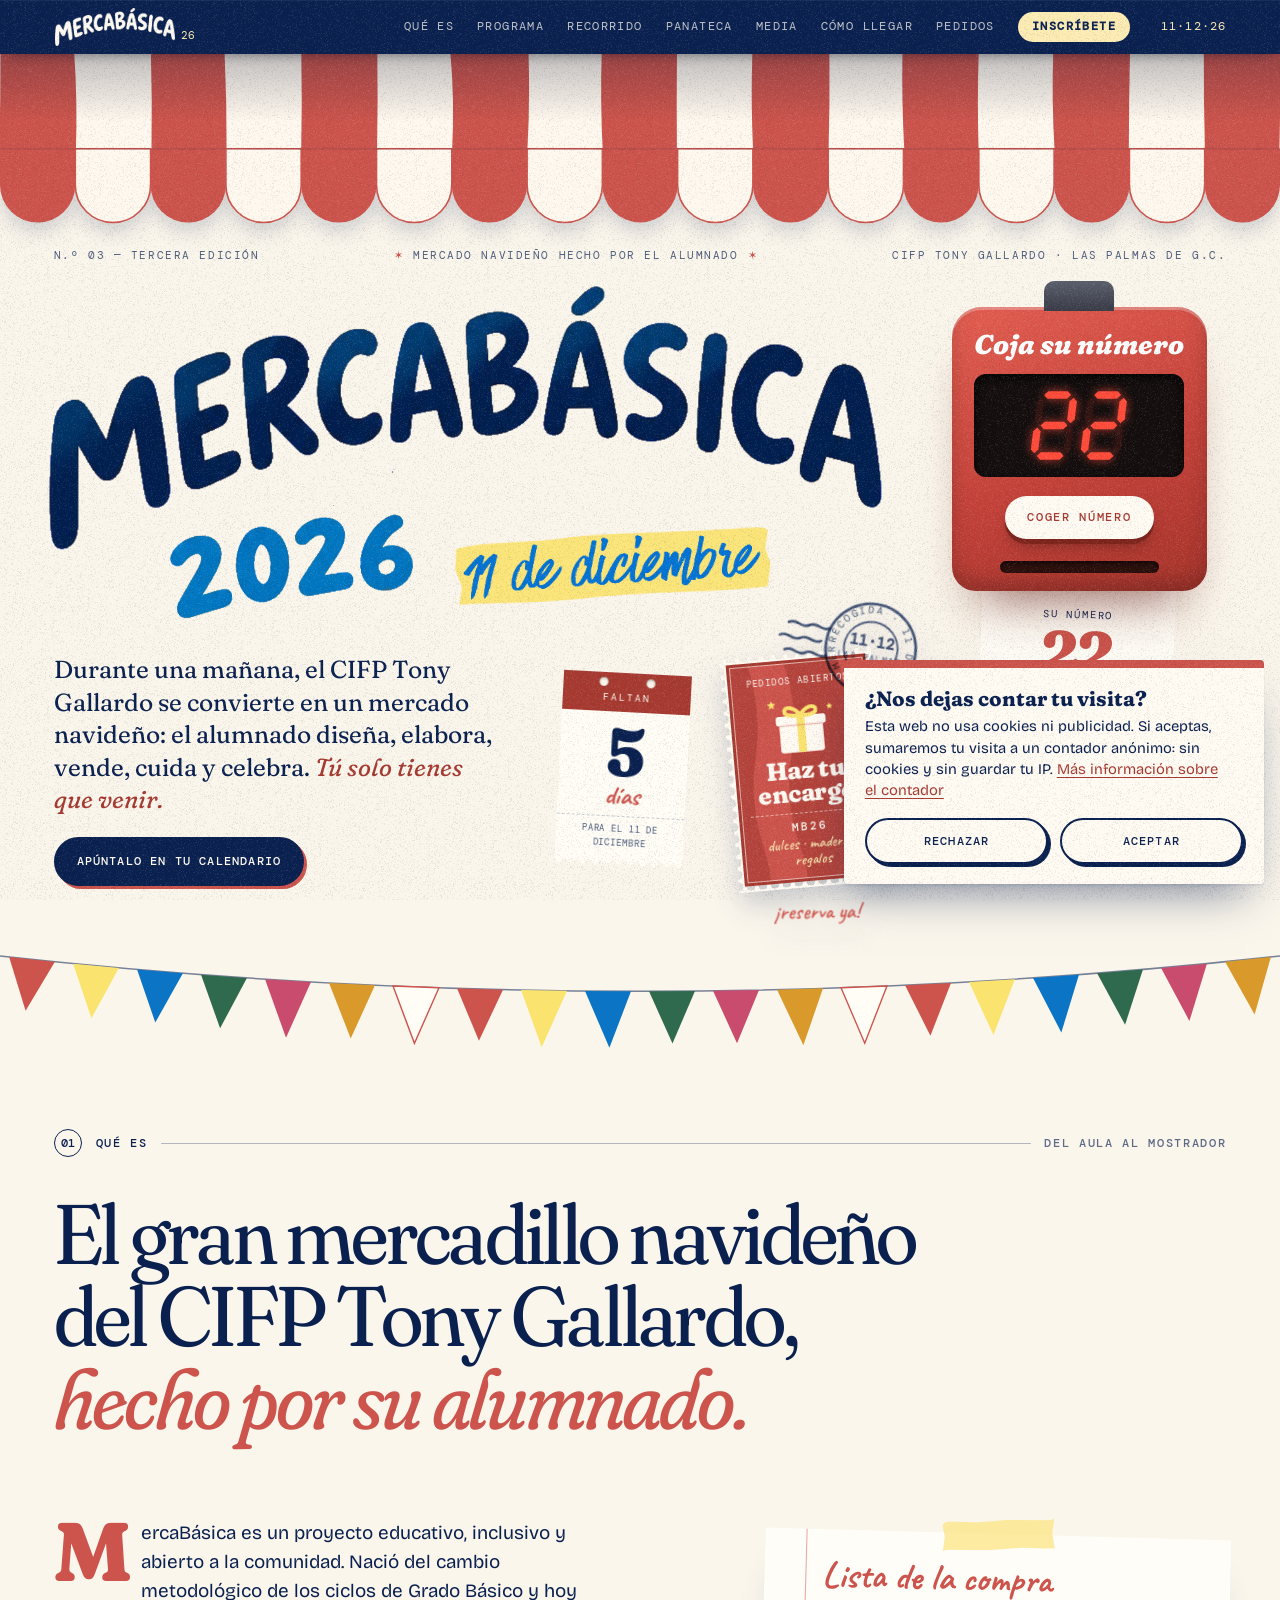
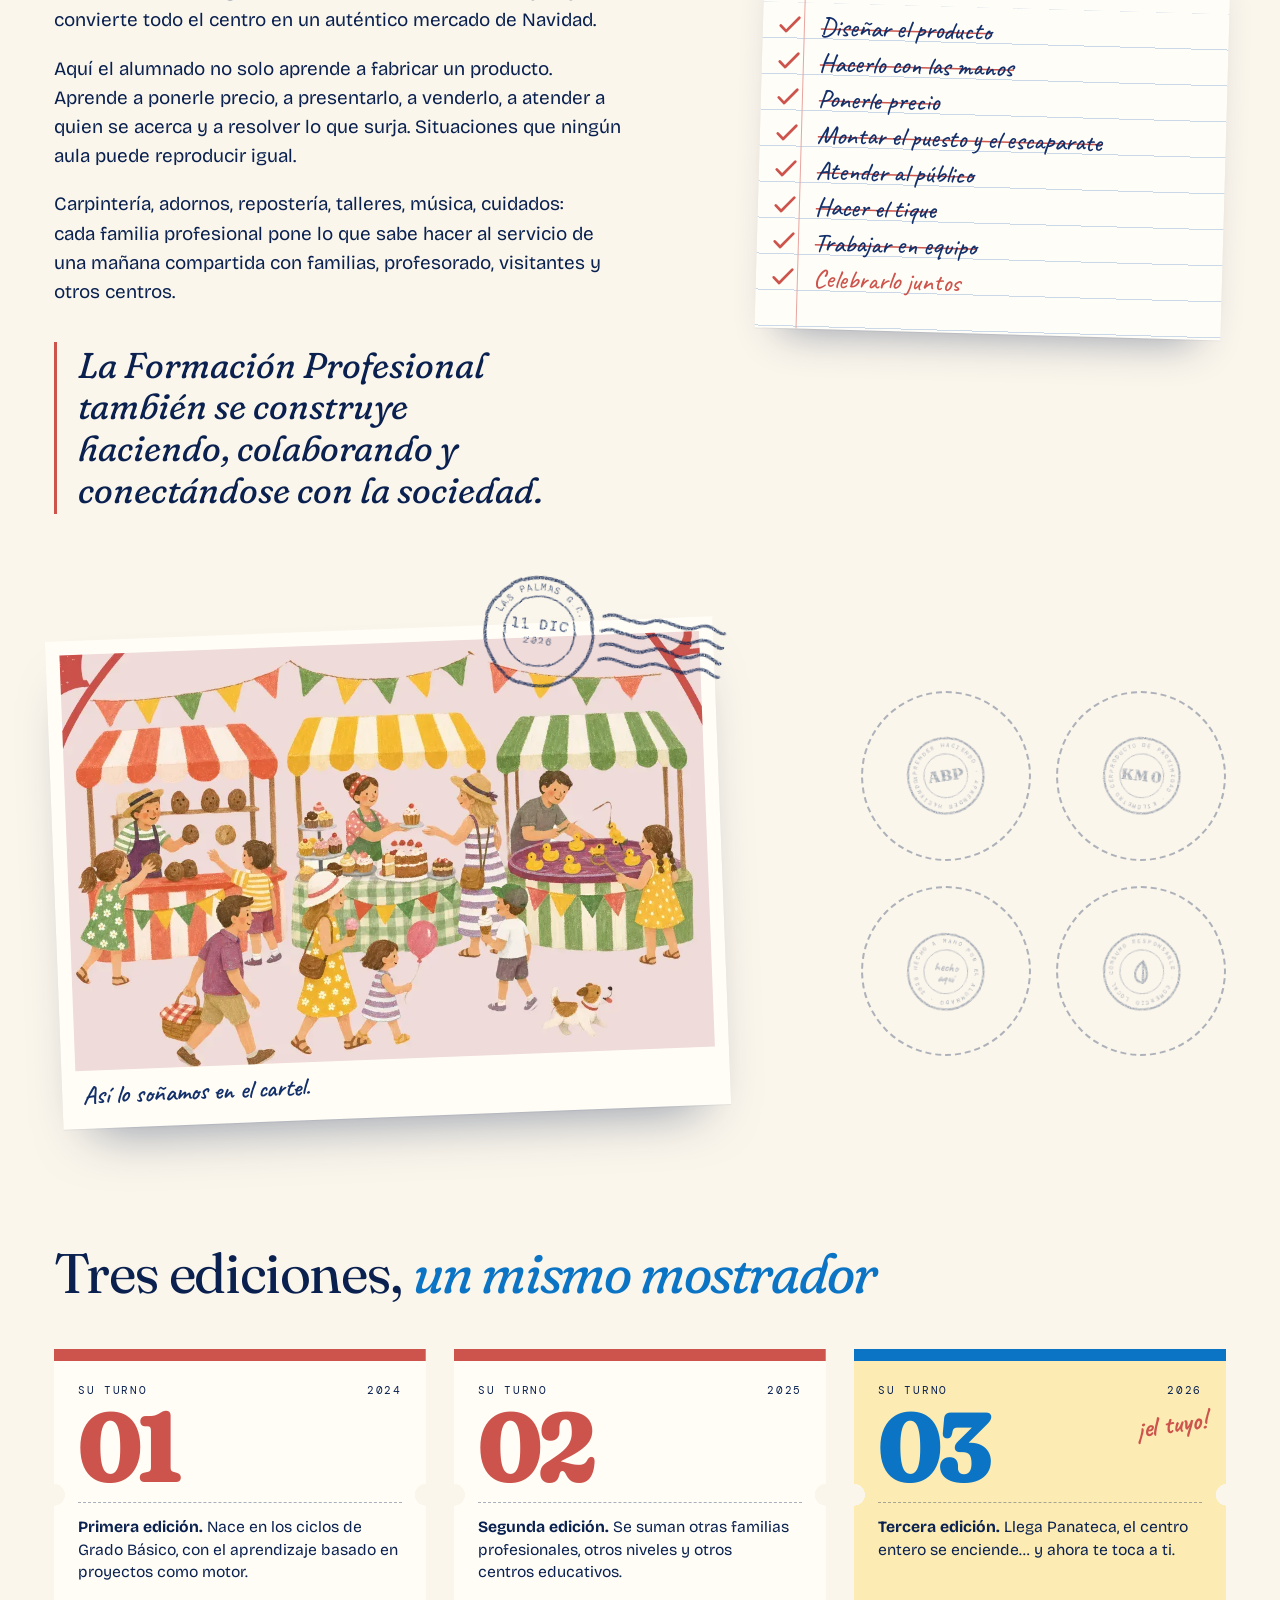
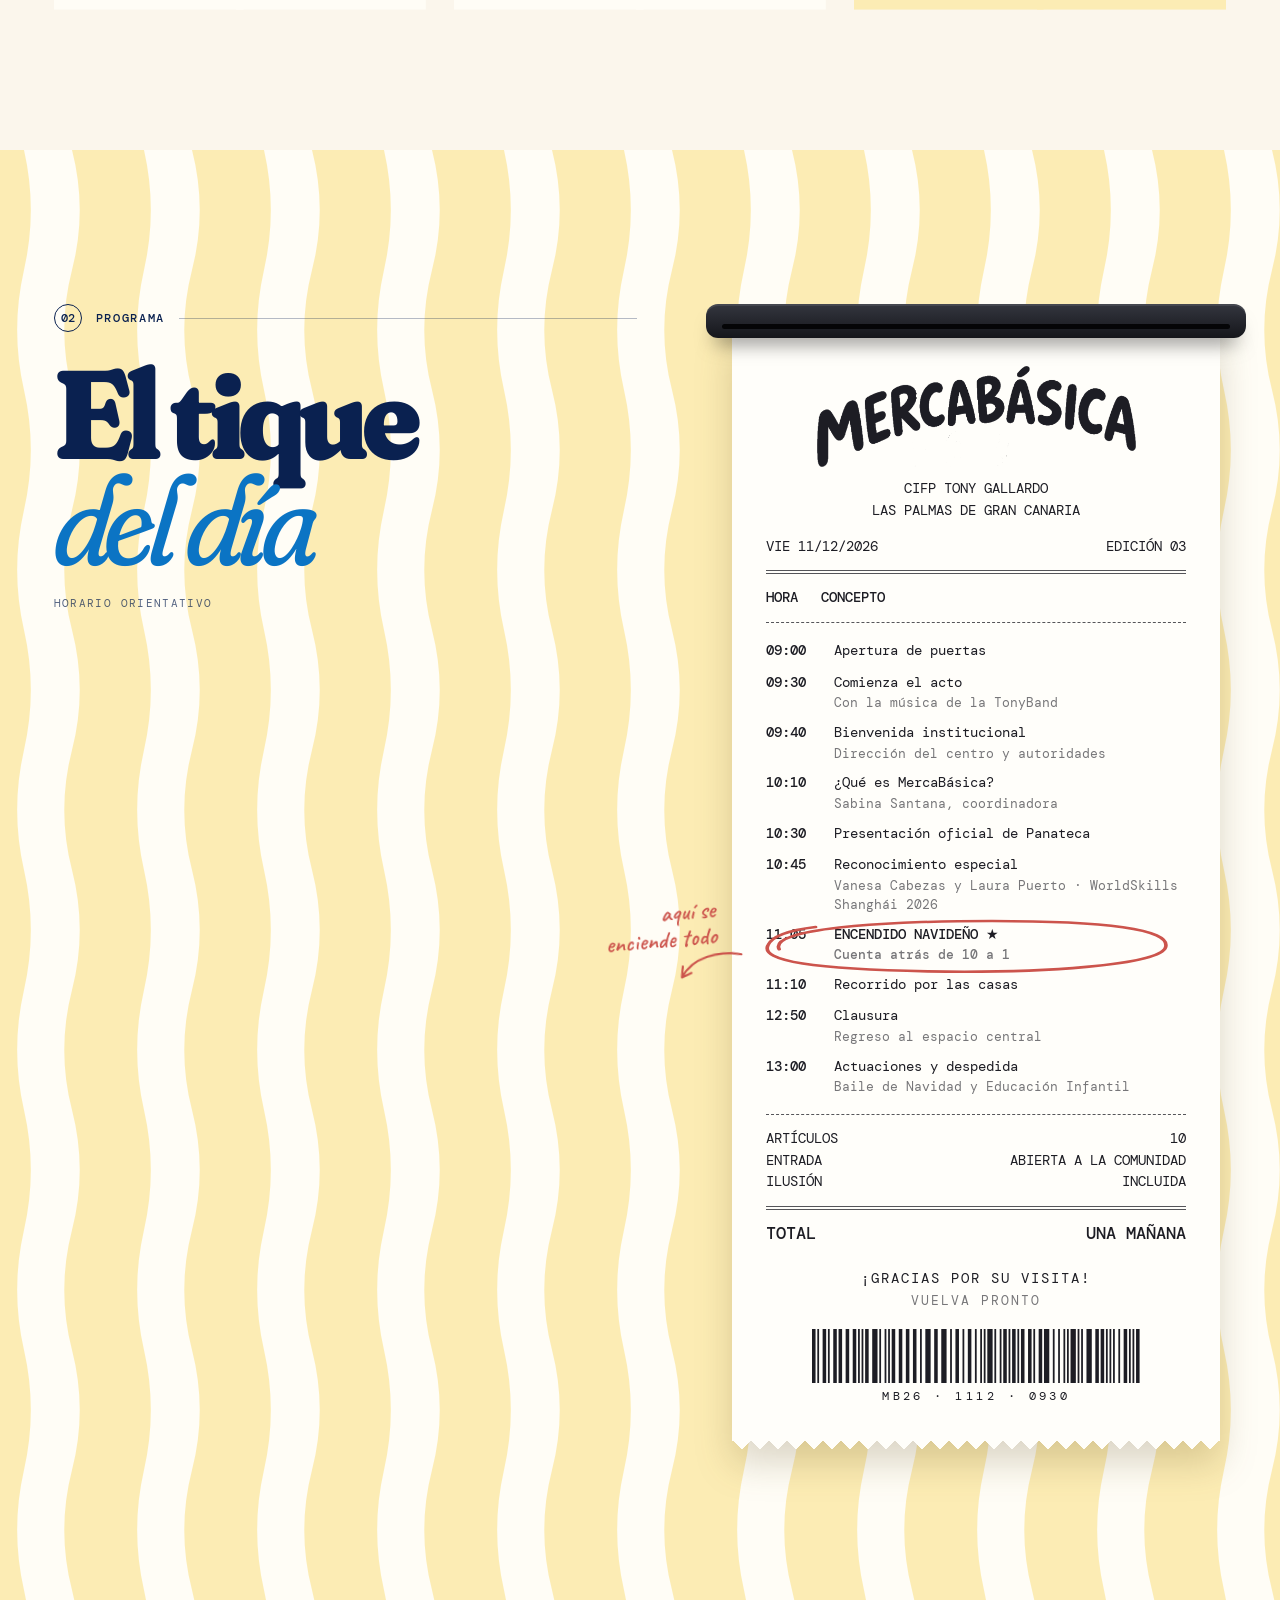
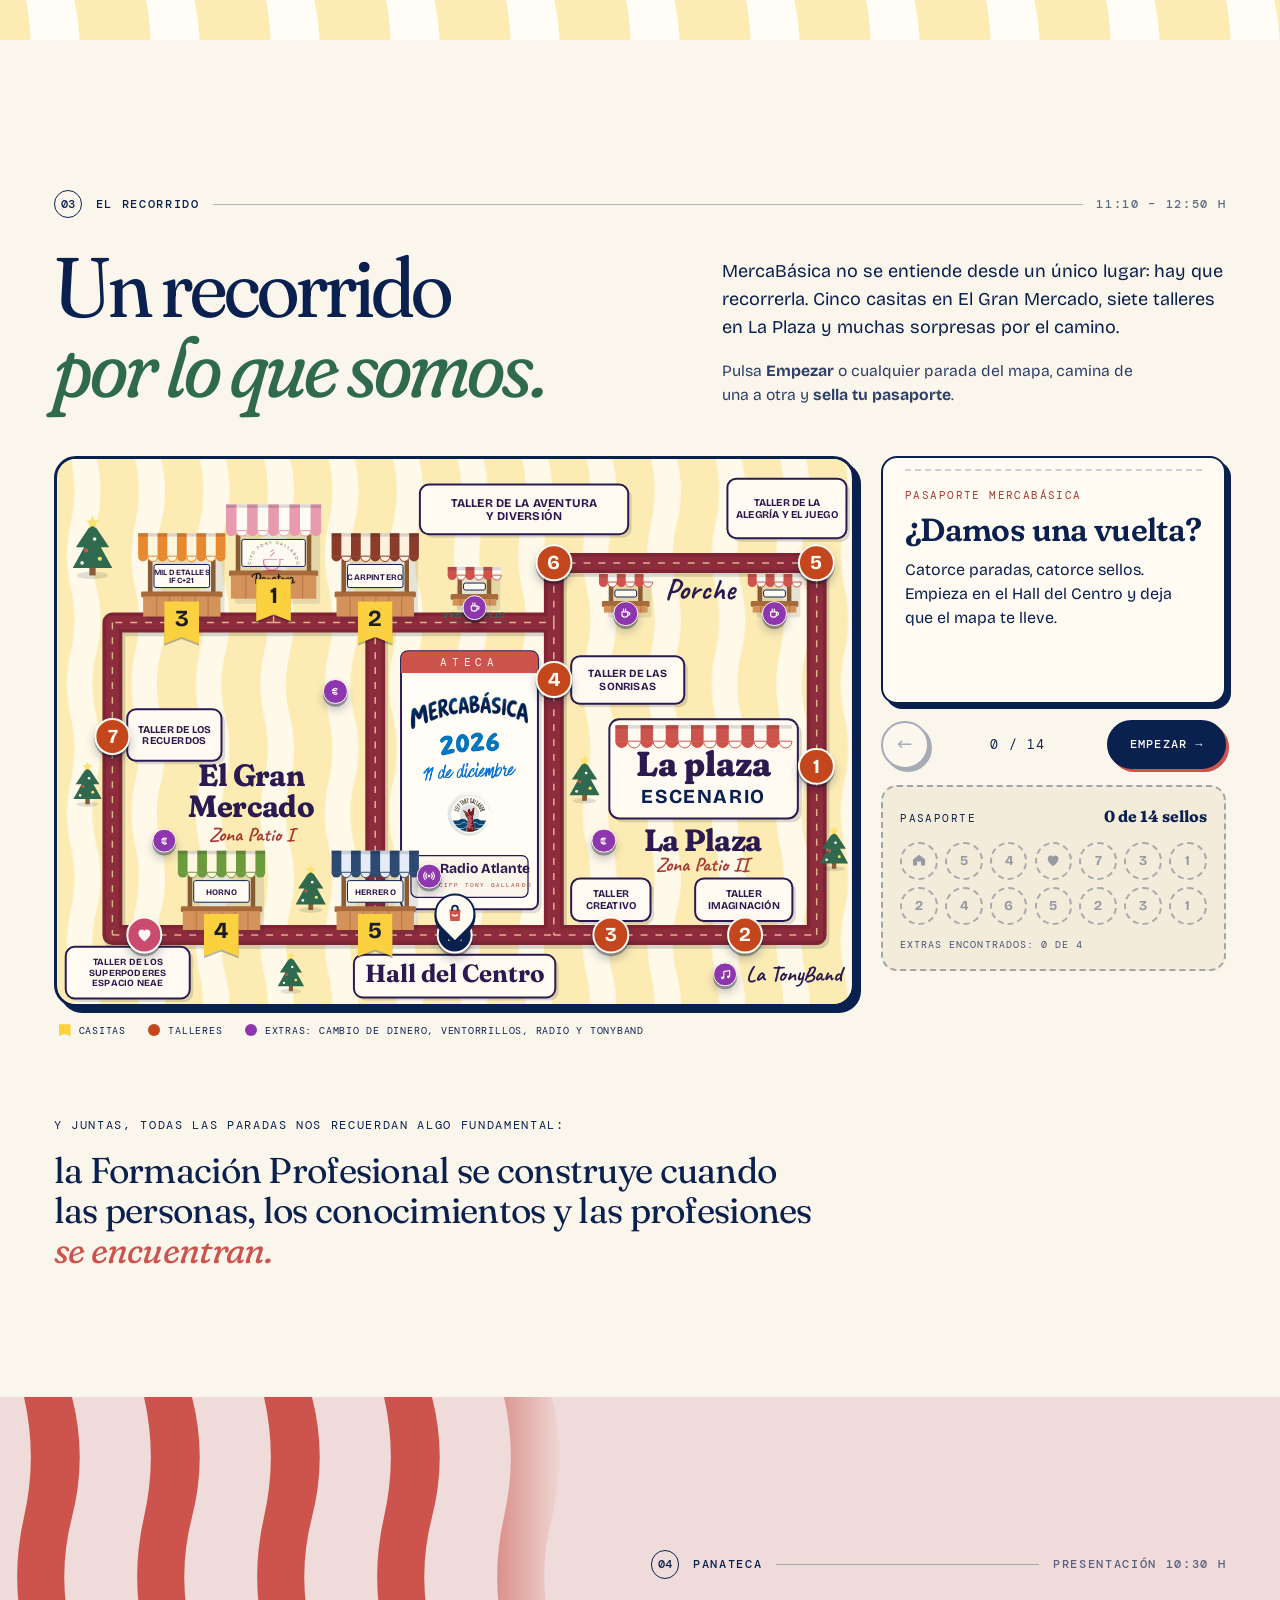
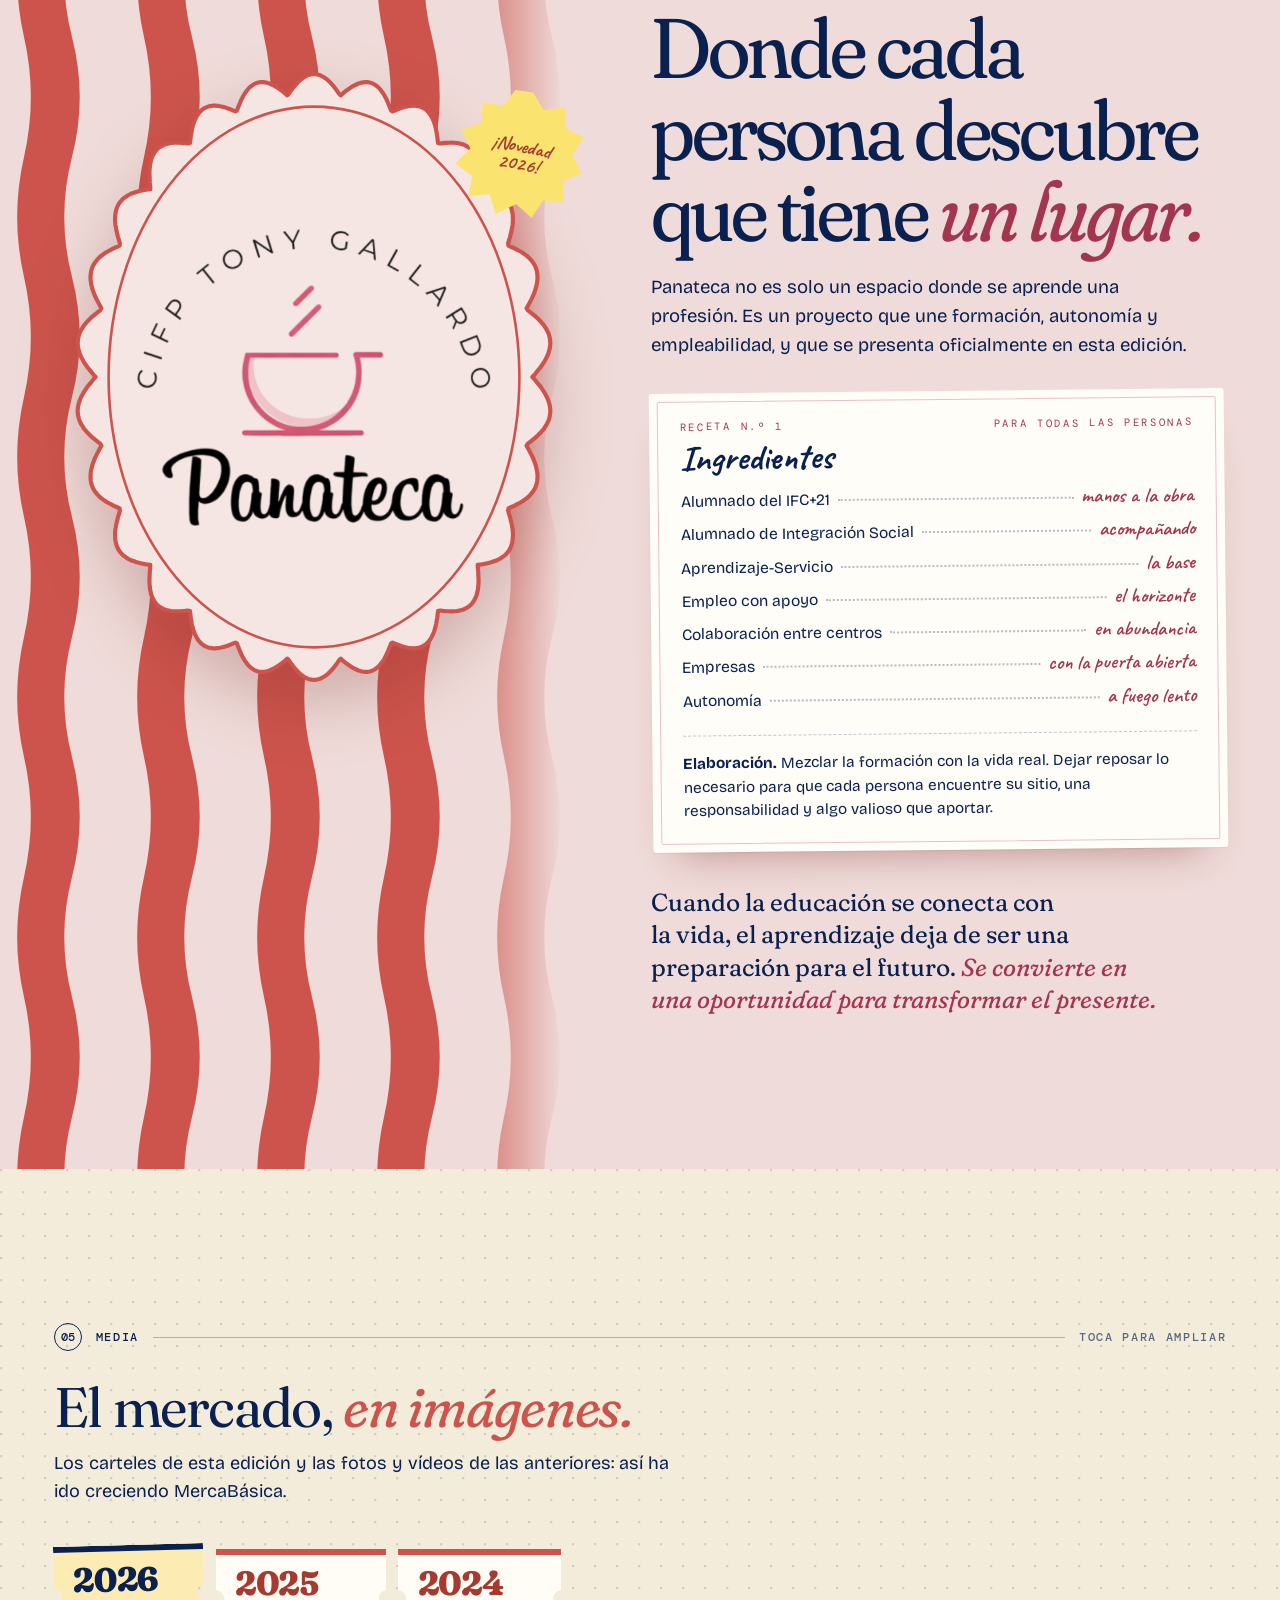
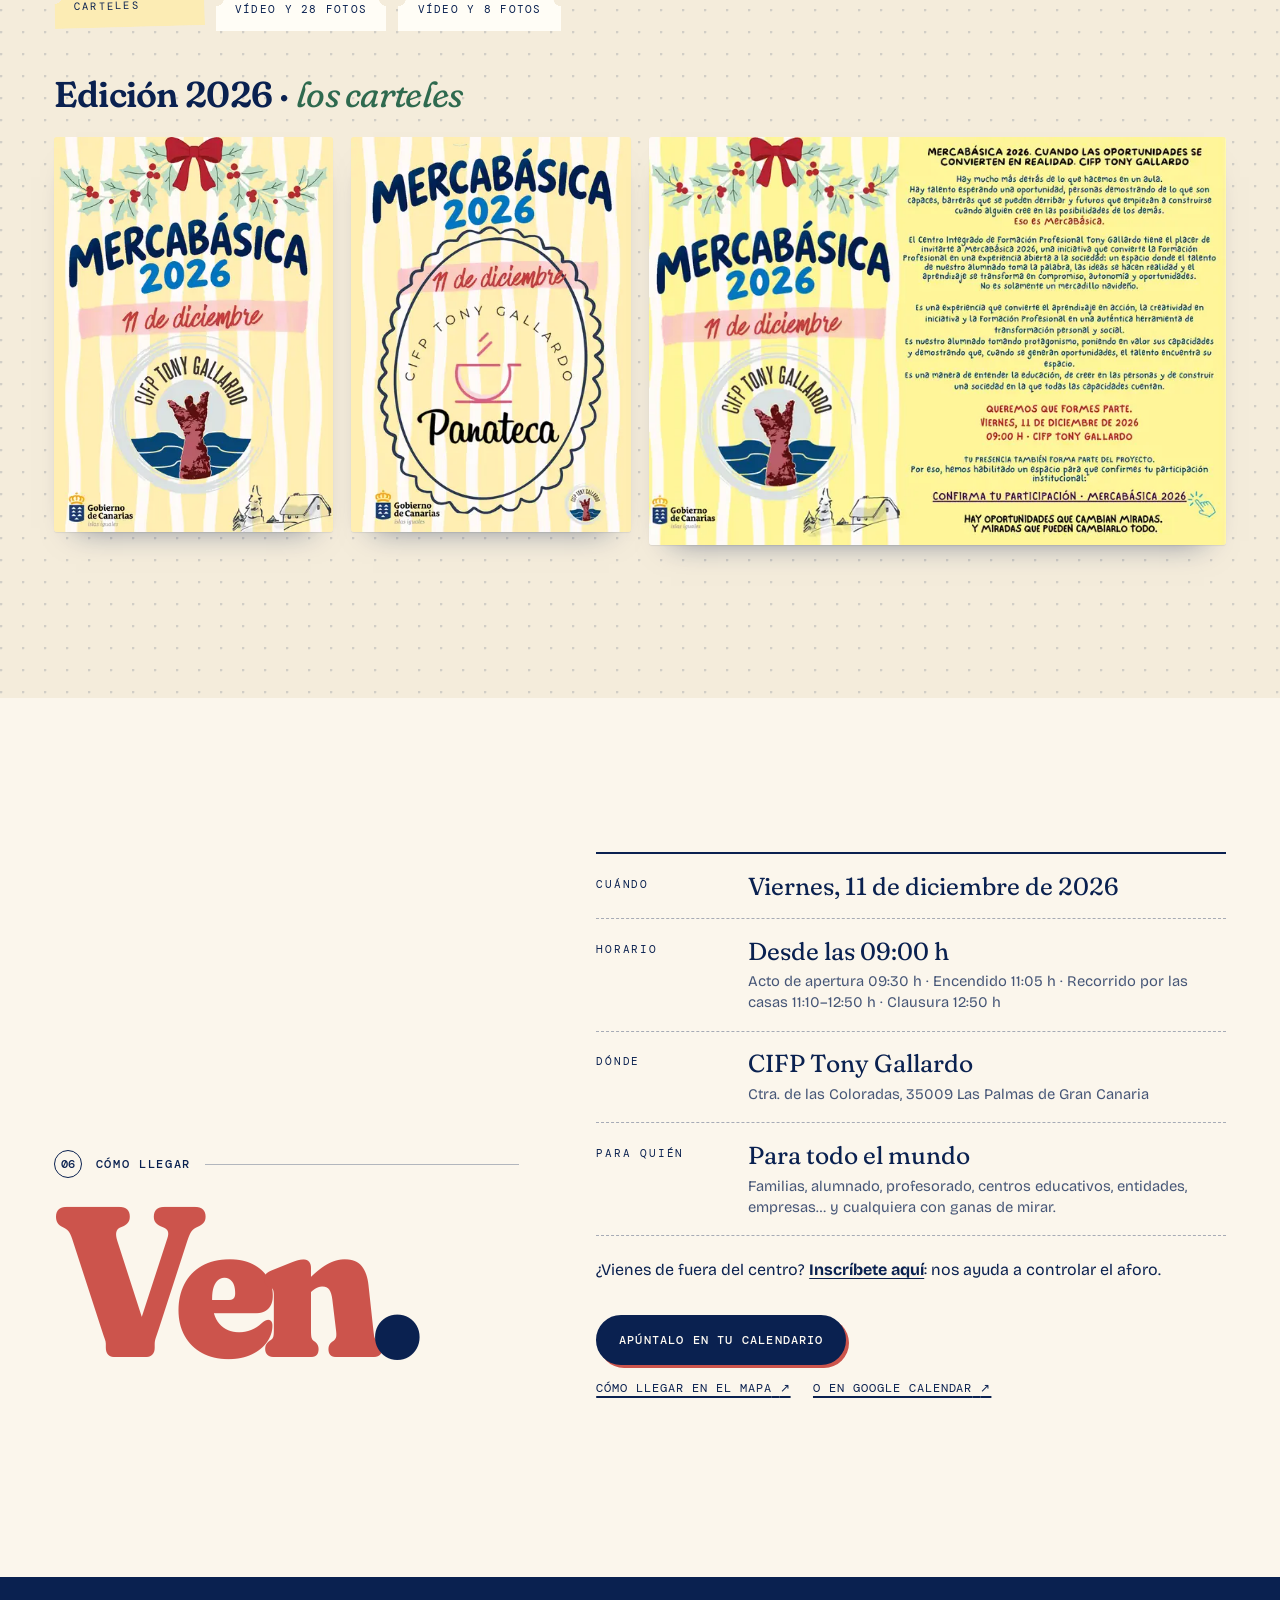
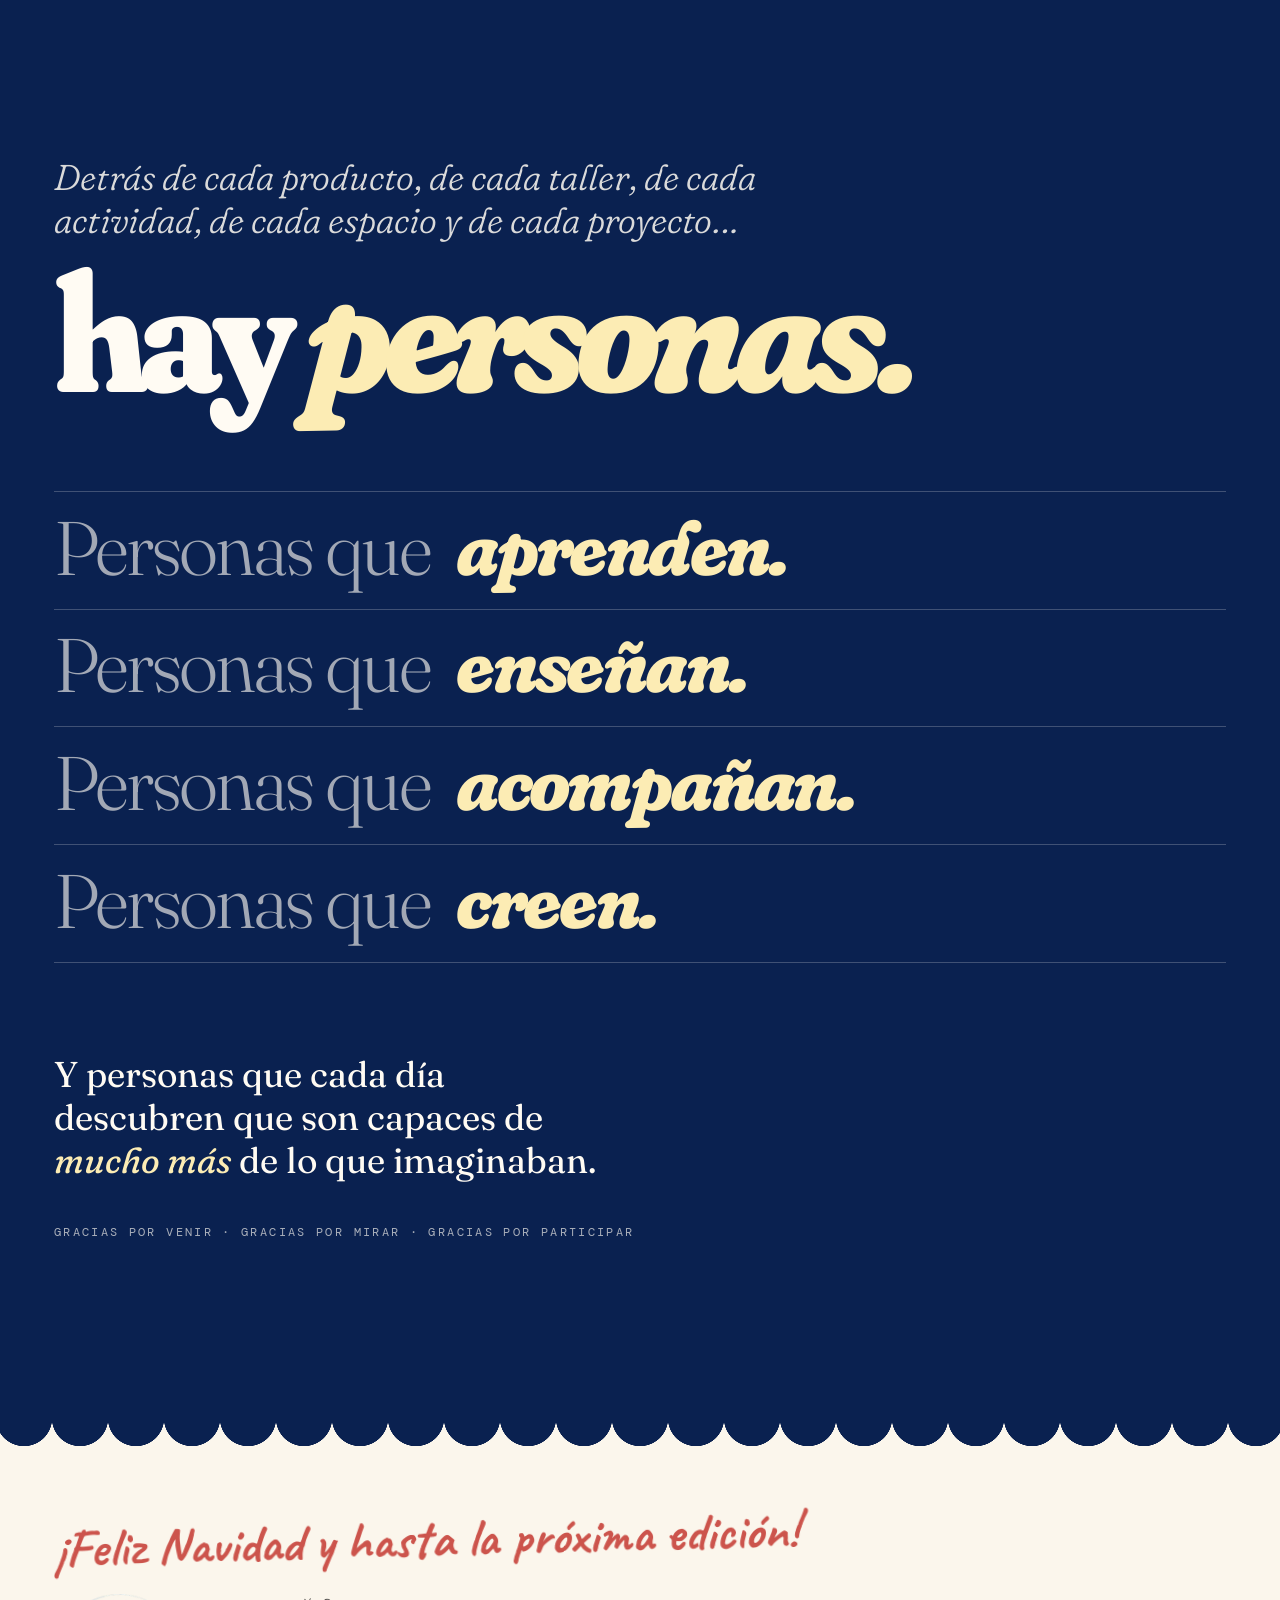
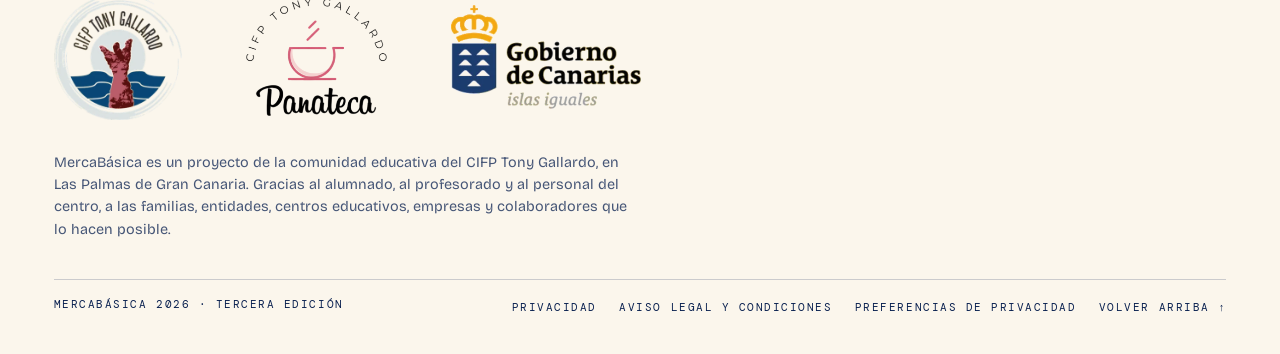
==== commit 43229102: "Tique: quita la presentación del recorrido (10:50) y la antesala del Proyecto Identidad (10:55) Co-A" ====
--- a/mercabasica/index.html
+++ b/mercabasica/index.html
@@ -314,8 +314,6 @@
                 <li class="r-item"><time>10:10</time><span>¿Qué es MercaBásica?<small>Sabina Santana, coordinadora</small></span></li>
                 <li class="r-item"><time>10:30</time><span>Presentación oficial de Panateca</span></li>
                 <li class="r-item"><time>10:45</time><span>Reconocimiento especial<small>Vanesa Cabezas y Laura Puerto · WorldSkills Shanghái 2026</small></span></li>
-                <li class="r-item"><time>10:50</time><span>Presentación del recorrido</span></li>
-                <li class="r-item"><time>10:55</time><span>Antesala del Proyecto Identidad</span></li>
                 <li class="r-item r-item--star" data-star>
                   <time>11:05</time><span>ENCENDIDO NAVIDEÑO ★<small>Cuenta atrás de 10 a 1</small></span>
                   <svg class="r-circle" viewBox="0 0 300 60" preserveAspectRatio="none" aria-hidden="true"><path pathLength="1" d="M18 34C10 14 90 6 170 6s128 8 124 26-90 26-170 24S4 46 10 30c3-9 16-15 34-18"/></svg>
@@ -325,7 +323,7 @@
                 <li class="r-item"><time>13:00</time><span>Actuaciones y despedida<small>Baile de Navidad y Educación Infantil</small></span></li>
               </ol>
               <hr class="r-rule">
-              <p class="r-row"><span>ARTÍCULOS</span><span>12</span></p>
+              <p class="r-row"><span>ARTÍCULOS</span><span>10</span></p>
               <p class="r-row"><span>ENTRADA</span><span>ABIERTA A LA COMUNIDAD</span></p>
               <p class="r-row"><span>ILUSIÓN</span><span>INCLUIDA</span></p>
               <hr class="r-rule r-rule--double">
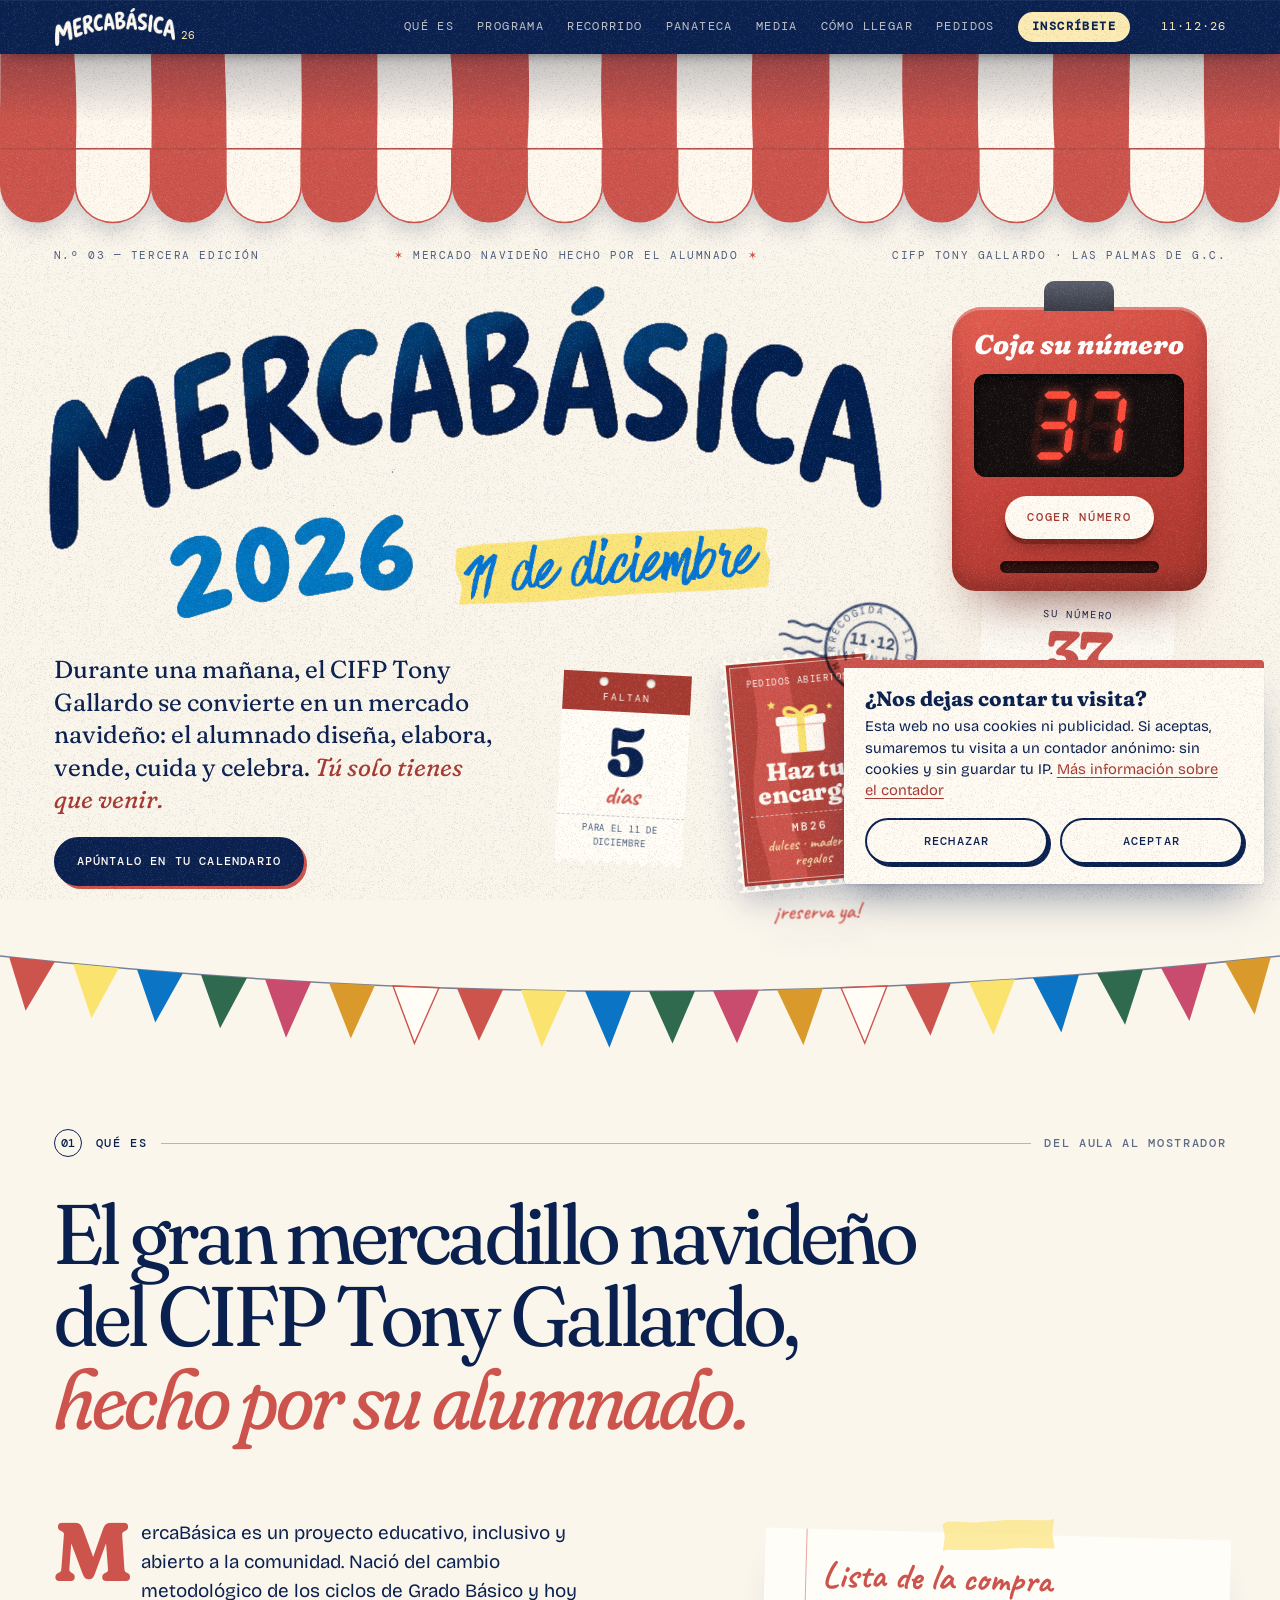
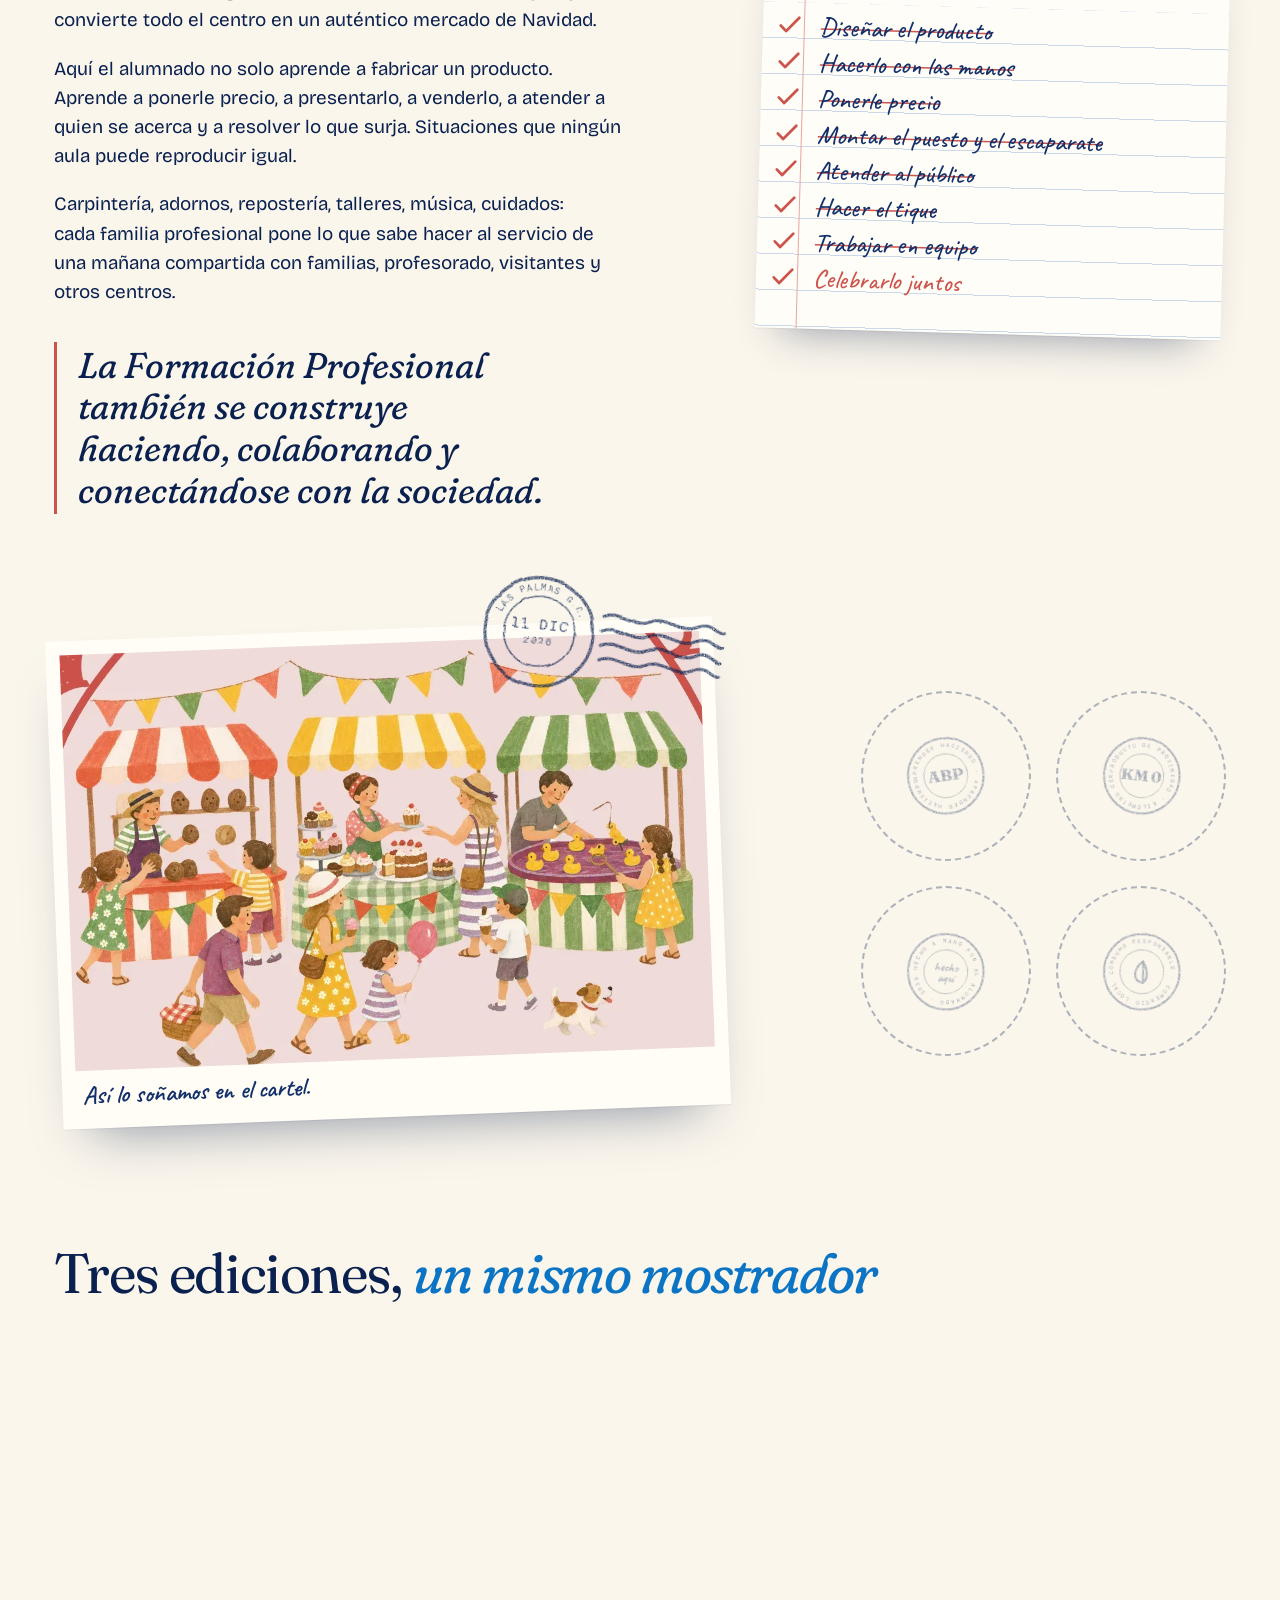
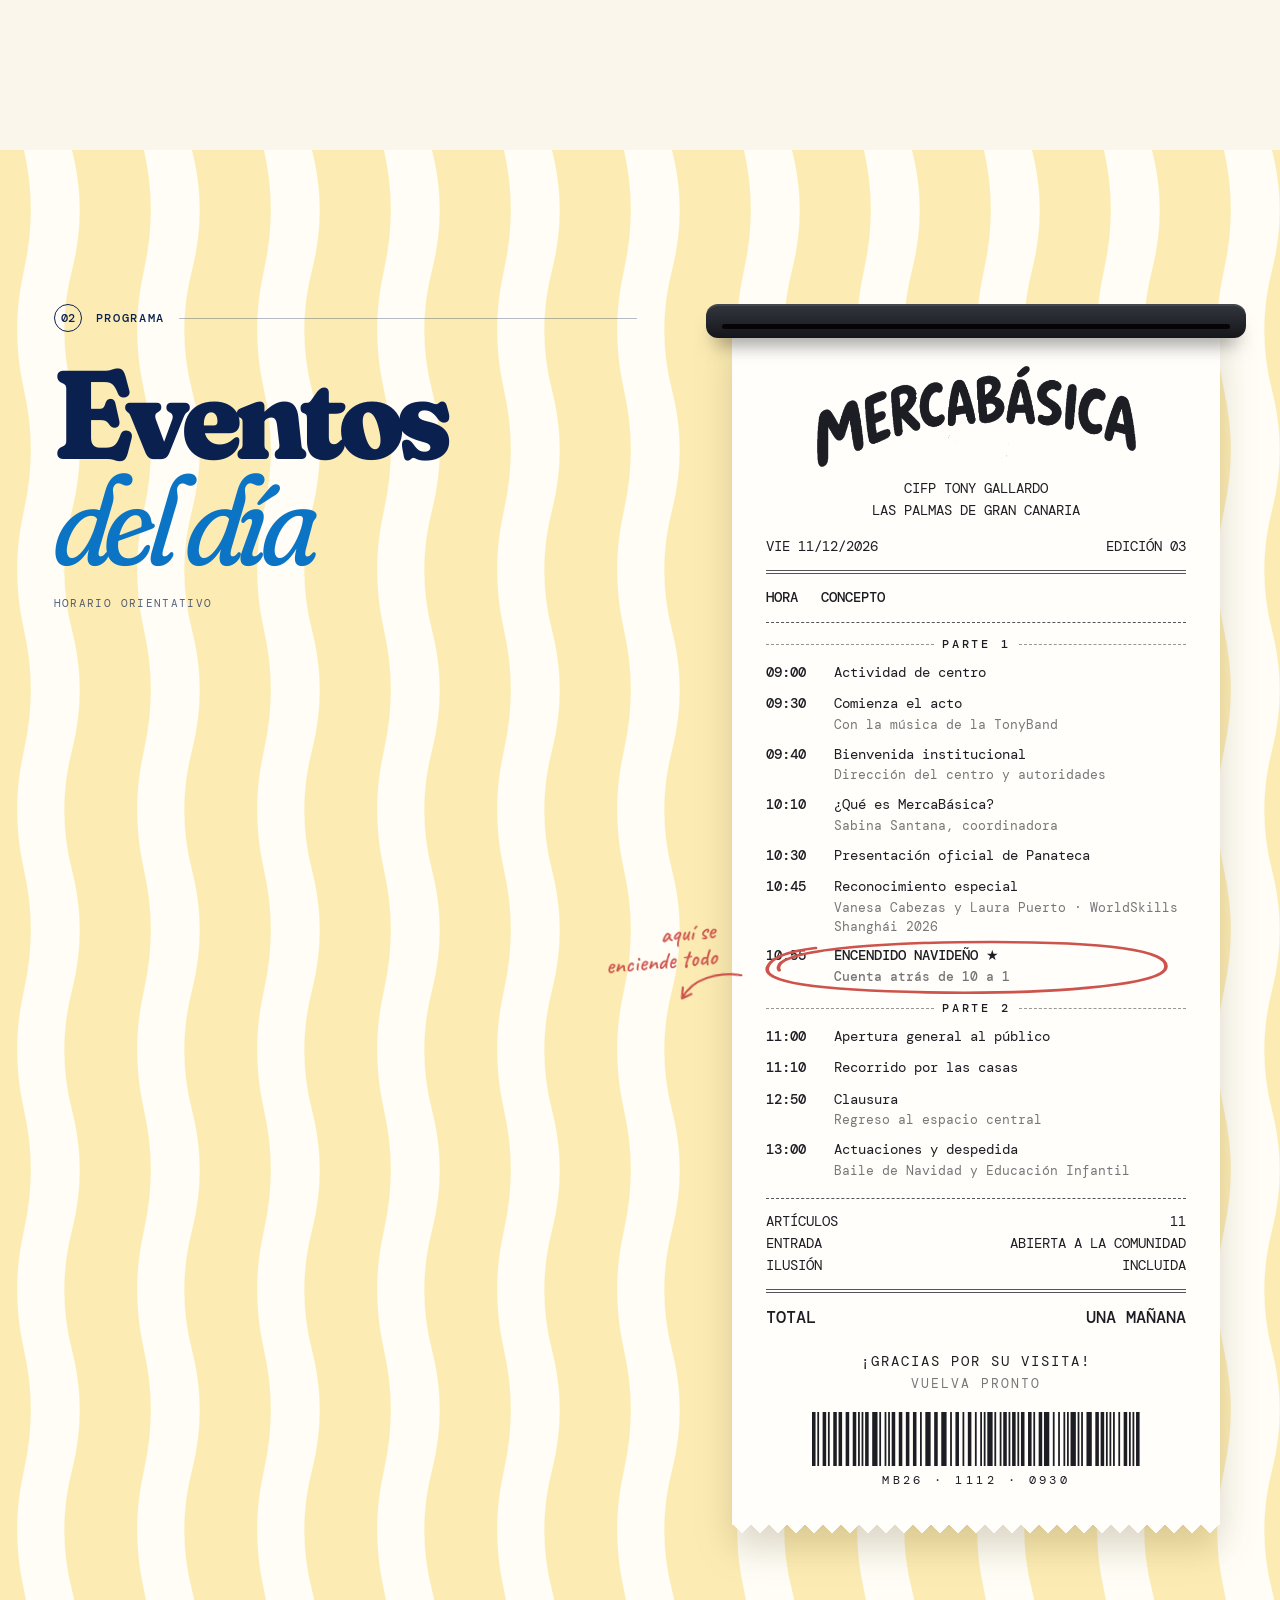
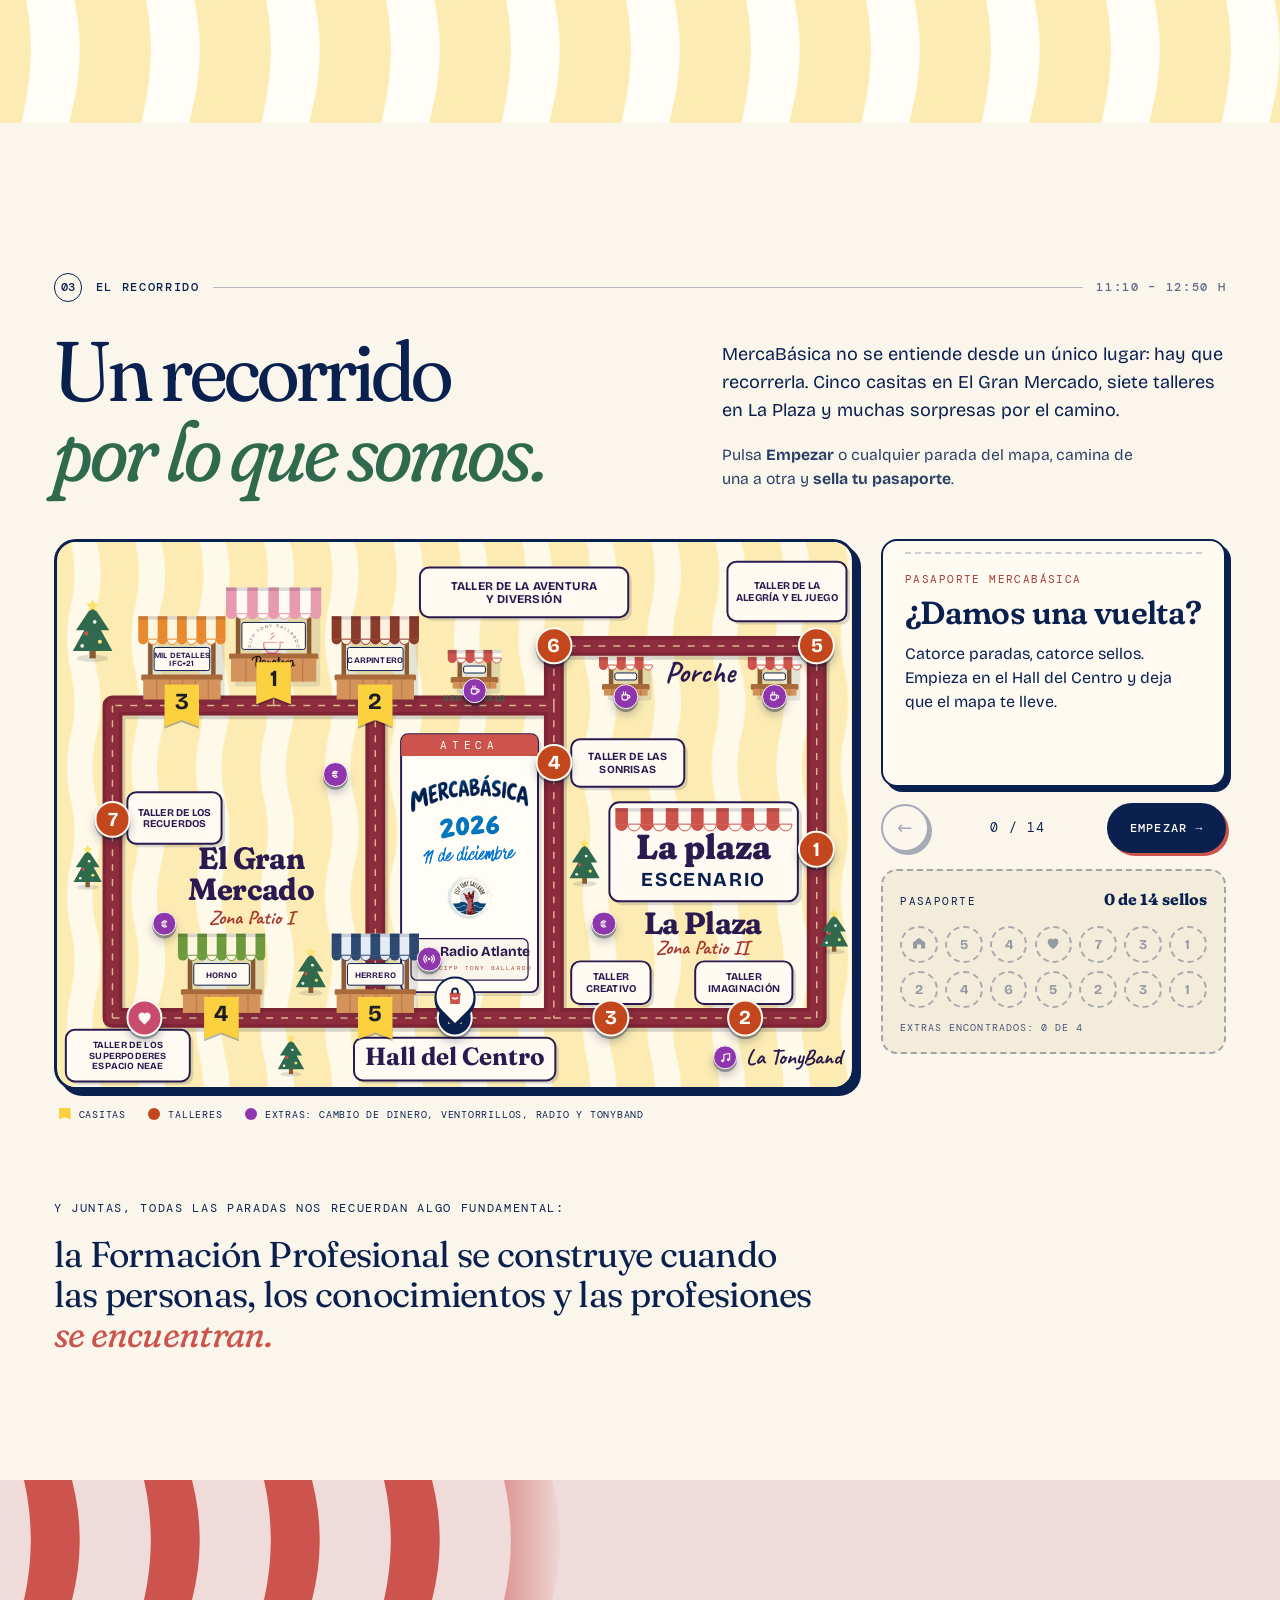
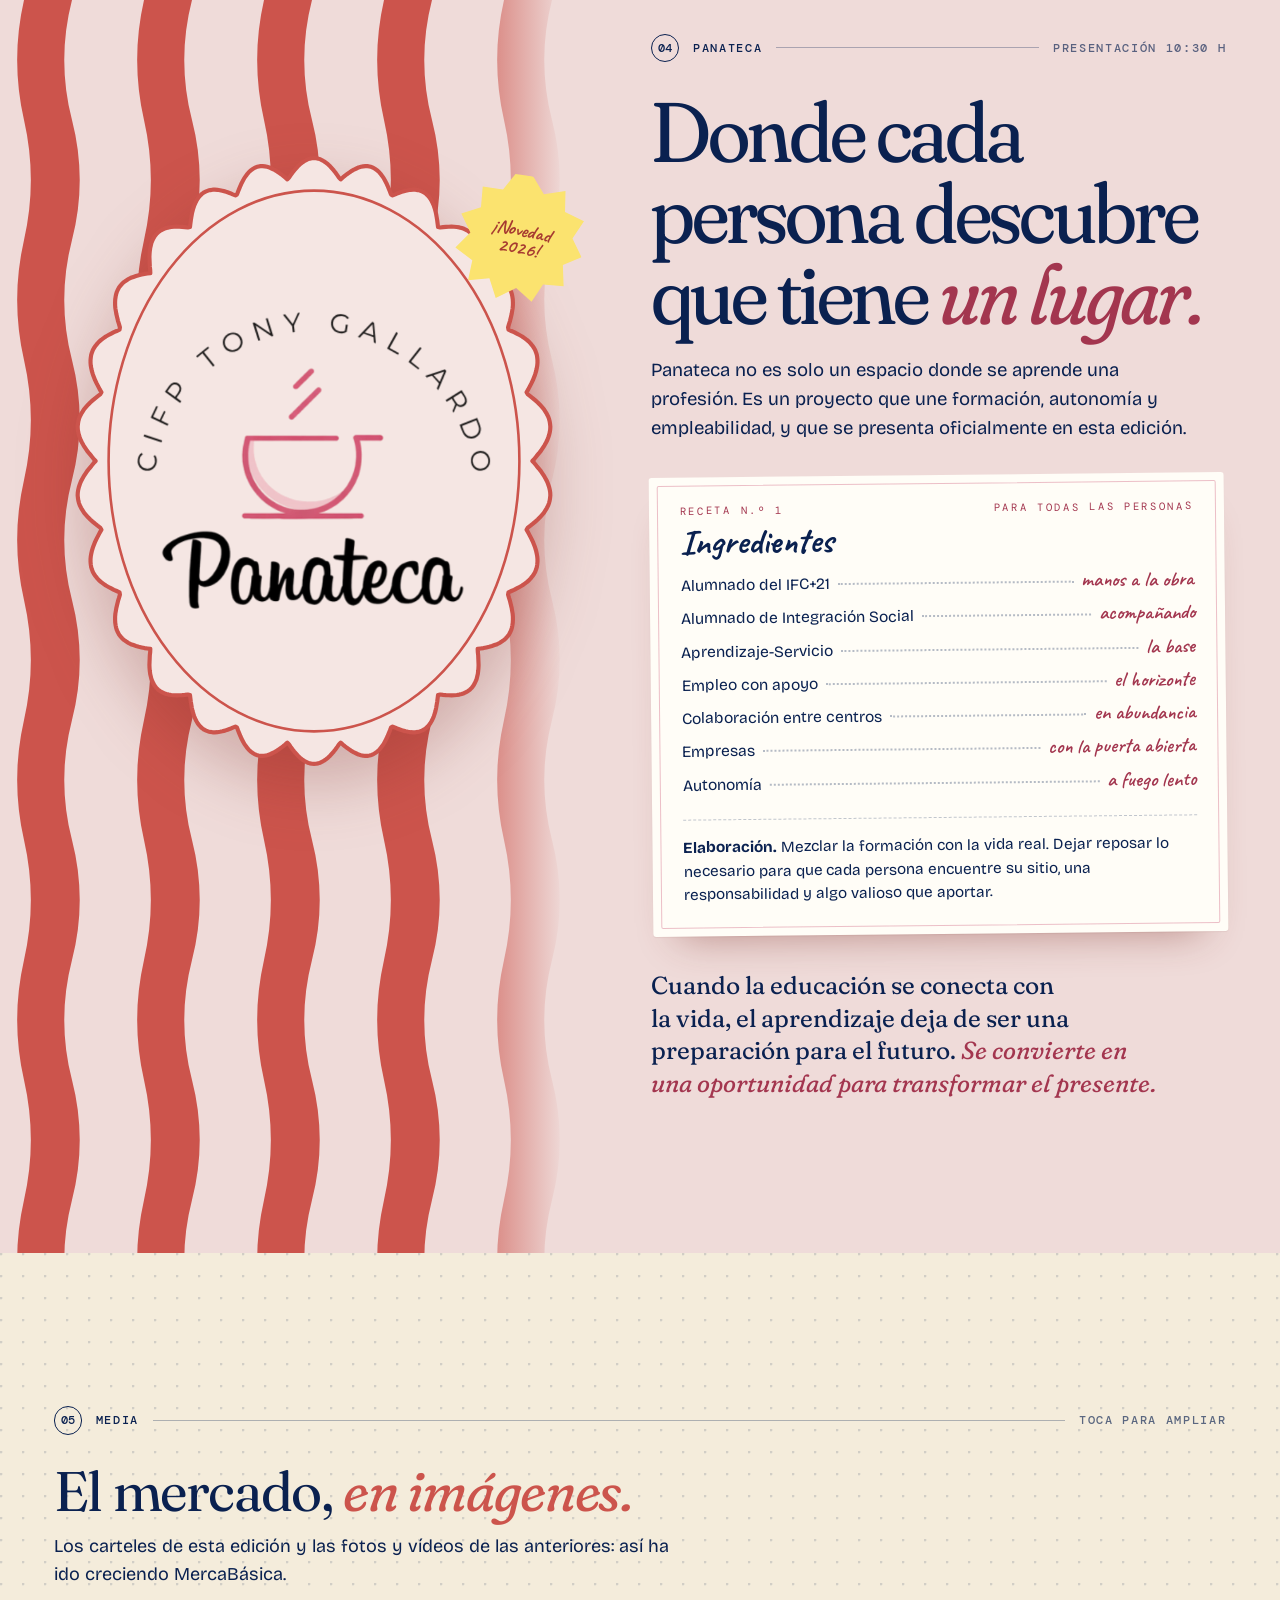
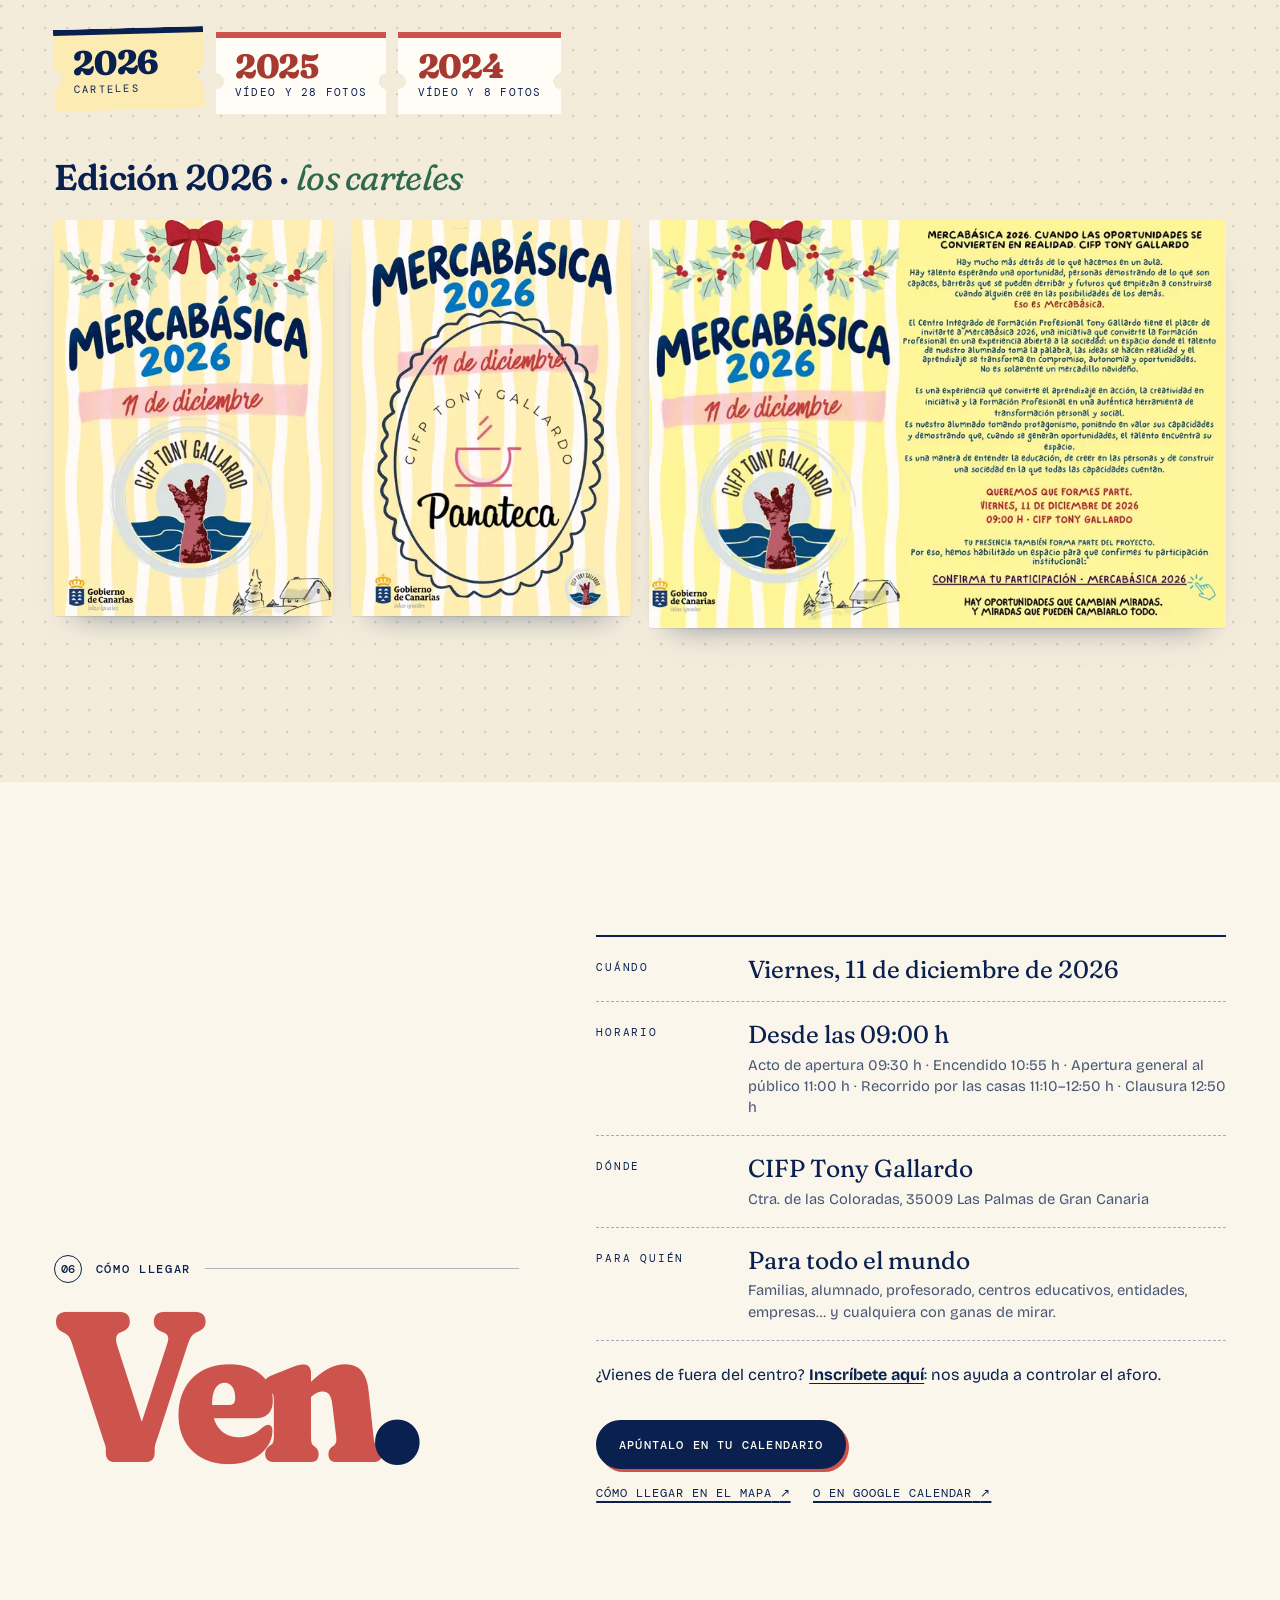
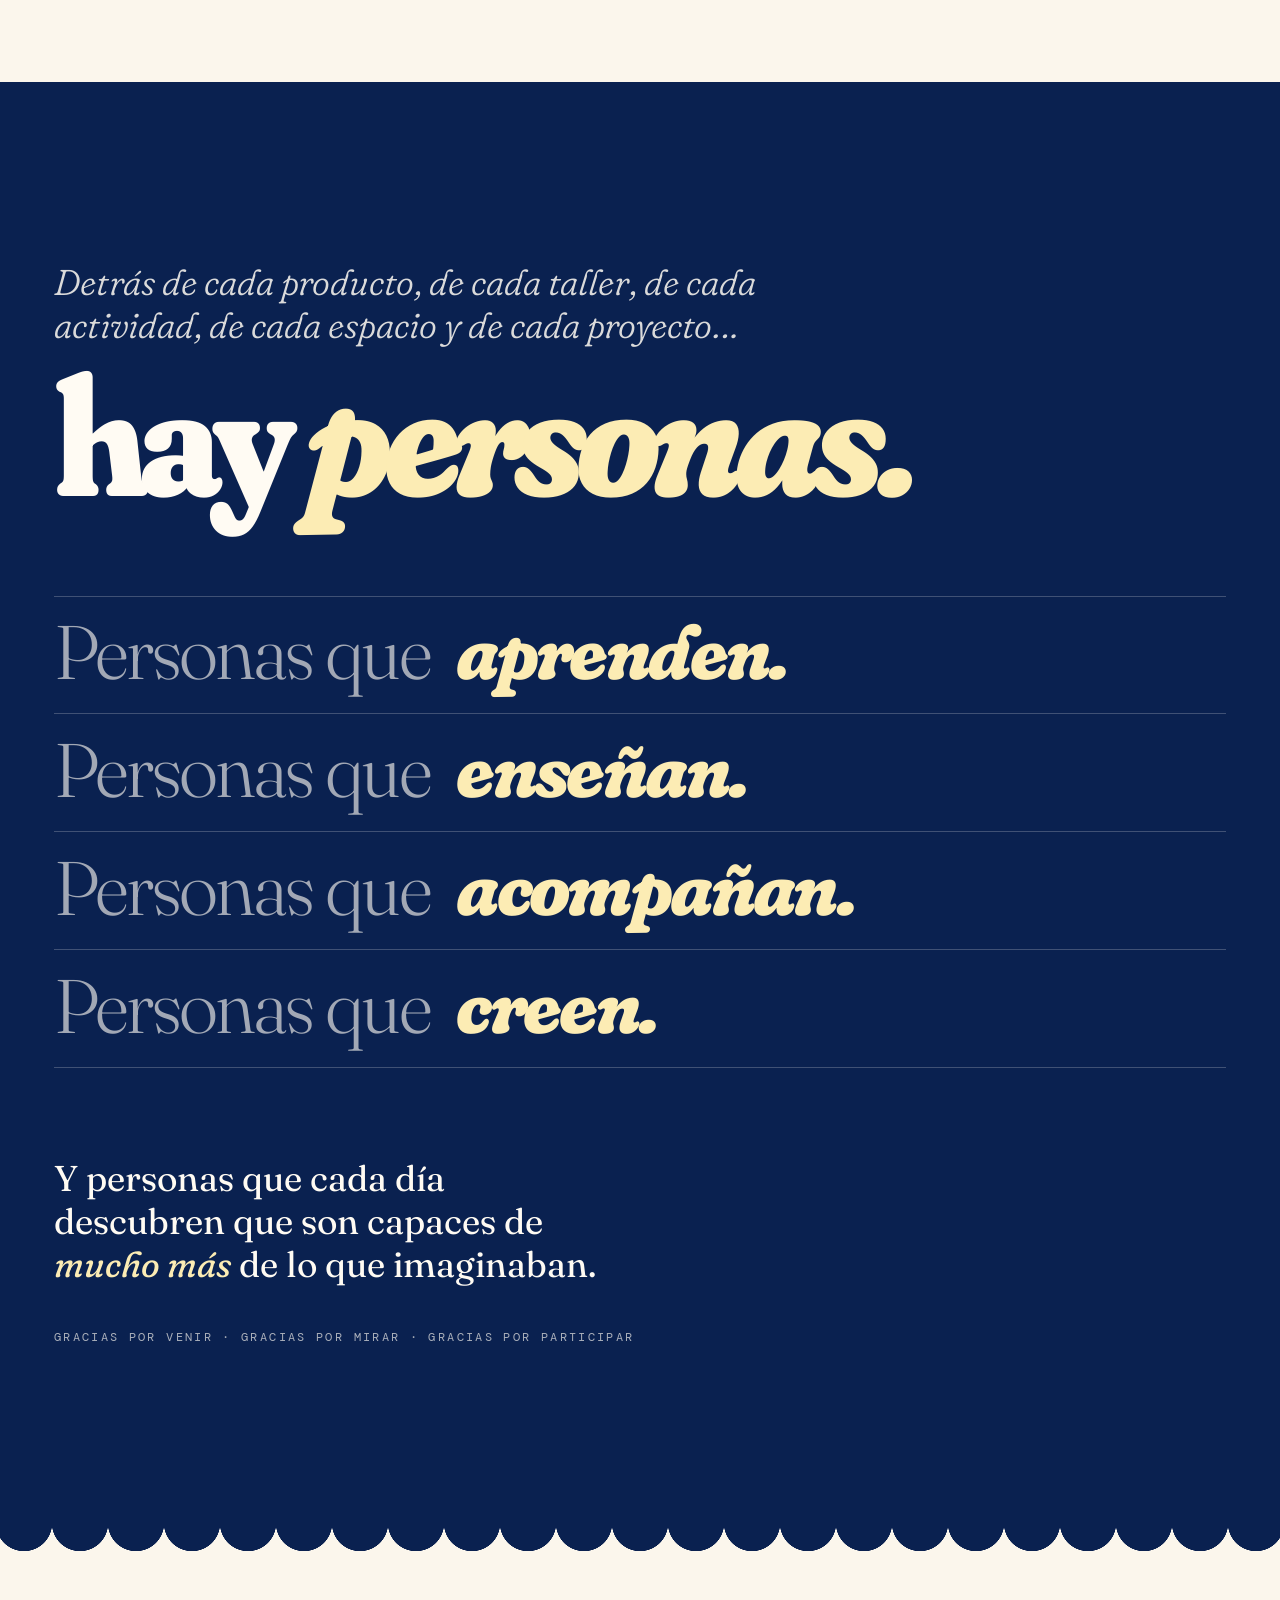
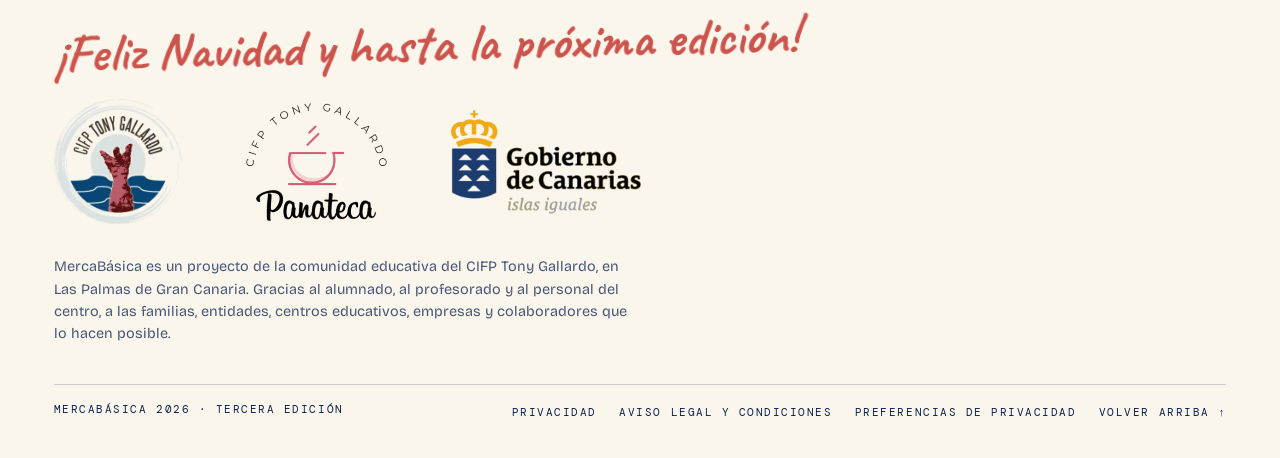
==== commit 0b9745b4: "Eventos del día: tique en dos partes (actividad de centro y apertura al público) Encendido a las 10:" ====
--- a/mercabasica/index.html
+++ b/mercabasica/index.html
@@ -30,12 +30,12 @@
   <link rel="preload" as="font" type="font/woff2" href="assets/fonts/Fraunces-normal-300-900.woff2" crossorigin>
   <link rel="preload" as="font" type="font/woff2" href="assets/fonts/BricolageGrotesque-normal-400-700.woff2" crossorigin>
   <link rel="preload" as="image" href="assets/img/wordmark.webp" type="image/webp">
-  <link rel="stylesheet" href="assets/css/fonts.css?v=20261110e">
-  <link rel="stylesheet" href="assets/css/styles.css?v=20261110e">
+  <link rel="stylesheet" href="assets/css/fonts.css?v=20261111a">
+  <link rel="stylesheet" href="assets/css/styles.css?v=20261111a">
   <script type="application/ld+json">
   {"@context":"https://schema.org","@type":"Event","name":"MercaBásica 2026","description":"Mercado navideño hecho por el alumnado del CIFP Tony Gallardo, abierto a toda la comunidad.","startDate":"2026-12-11T09:00:00+00:00","endDate":"2026-12-11T13:30:00+00:00","eventStatus":"https://schema.org/EventScheduled","eventAttendanceMode":"https://schema.org/OfflineEventAttendanceMode","location":{"@type":"Place","name":"CIFP Tony Gallardo","telephone":"+34 928 79 62 92","address":{"@type":"PostalAddress","streetAddress":"Ctra. de las Coloradas","postalCode":"35009","addressLocality":"Las Palmas de Gran Canaria","addressRegion":"Las Palmas","addressCountry":"ES"}},"image":"https://myappsserver.duckdns.org/mercabasica/assets/img/og-image.jpg","organizer":{"@type":"EducationalOrganization","name":"CIFP Tony Gallardo","url":"https://www3.gobiernodecanarias.org/medusa/edublog/cifptonygallardo/","email":"secretaria-35015887@gobiernodecanarias.org","telephone":"+34 928 79 62 92"},"url":"https://myappsserver.duckdns.org/mercabasica/"}
   </script>
-  <script src="assets/js/main.js?v=20261110e" defer></script>
+  <script src="assets/js/main.js?v=20261111a" defer></script>
 </head>
 <body>
   <a class="skip" href="#contenido">Saltar al contenido</a>
@@ -291,7 +291,7 @@
       <div class="wrap program__grid">
         <div class="program__intro">
           <header class="sec-head"><span class="sec-num">02</span><span>Programa</span><span class="sec-rule"></span></header>
-          <h2 class="program__title">El tique <em>del día</em></h2>
+          <h2 class="program__title">Eventos <em>del día</em></h2>
           <p class="program__small">Horario orientativo</p>
         </div>
 
@@ -308,22 +308,25 @@
               <p class="r-row r-cols"><span>HORA</span><span>CONCEPTO</span></p>
               <hr class="r-rule">
               <ol class="r-list">
-                <li class="r-item"><time>09:00</time><span>Apertura de puertas</span></li>
+                <li class="r-part" aria-hidden="true"><span>Parte 1</span></li>
+                <li class="r-item"><time>09:00</time><span>Actividad de centro</span></li>
                 <li class="r-item"><time>09:30</time><span>Comienza el acto<small>Con la música de la TonyBand</small></span></li>
                 <li class="r-item"><time>09:40</time><span>Bienvenida institucional<small>Dirección del centro y autoridades</small></span></li>
                 <li class="r-item"><time>10:10</time><span>¿Qué es MercaBásica?<small>Sabina Santana, coordinadora</small></span></li>
                 <li class="r-item"><time>10:30</time><span>Presentación oficial de Panateca</span></li>
                 <li class="r-item"><time>10:45</time><span>Reconocimiento especial<small>Vanesa Cabezas y Laura Puerto · WorldSkills Shanghái 2026</small></span></li>
                 <li class="r-item r-item--star" data-star>
-                  <time>11:05</time><span>ENCENDIDO NAVIDEÑO ★<small>Cuenta atrás de 10 a 1</small></span>
+                  <time>10:55</time><span>ENCENDIDO NAVIDEÑO ★<small>Cuenta atrás de 10 a 1</small></span>
                   <svg class="r-circle" viewBox="0 0 300 60" preserveAspectRatio="none" aria-hidden="true"><path pathLength="1" d="M18 34C10 14 90 6 170 6s128 8 124 26-90 26-170 24S4 46 10 30c3-9 16-15 34-18"/></svg>
                 </li>
+                <li class="r-part" aria-hidden="true"><span>Parte 2</span></li>
+                <li class="r-item"><time>11:00</time><span>Apertura general al público</span></li>
                 <li class="r-item"><time>11:10</time><span>Recorrido por las casas</span></li>
                 <li class="r-item"><time>12:50</time><span>Clausura<small>Regreso al espacio central</small></span></li>
                 <li class="r-item"><time>13:00</time><span>Actuaciones y despedida<small>Baile de Navidad y Educación Infantil</small></span></li>
               </ol>
               <hr class="r-rule">
-              <p class="r-row"><span>ARTÍCULOS</span><span>10</span></p>
+              <p class="r-row"><span>ARTÍCULOS</span><span>11</span></p>
               <p class="r-row"><span>ENTRADA</span><span>ABIERTA A LA COMUNIDAD</span></p>
               <p class="r-row"><span>ILUSIÓN</span><span>INCLUIDA</span></p>
               <hr class="r-rule r-rule--double">
@@ -610,7 +613,7 @@
         <div class="visit__info">
           <dl class="visit__dl">
             <div><dt>Cuándo</dt><dd>Viernes, 11 de diciembre de 2026</dd></div>
-            <div><dt>Horario</dt><dd>Desde las 09:00 h<small>Acto de apertura 09:30 h · Encendido 11:05 h · Recorrido por las casas 11:10–12:50 h · Clausura 12:50 h</small></dd></div>
+            <div><dt>Horario</dt><dd>Desde las 09:00 h<small>Acto de apertura 09:30 h · Encendido 10:55 h · Apertura general al público 11:00 h · Recorrido por las casas 11:10–12:50 h · Clausura 12:50 h</small></dd></div>
             <div><dt>Dónde</dt><dd>CIFP Tony Gallardo<small>Ctra. de las Coloradas, 35009 Las Palmas de Gran Canaria</small></dd></div>
             <div><dt>Para quién</dt><dd>Para todo el mundo<small>Familias, alumnado, profesorado, centros educativos, entidades, empresas… y cualquiera con ganas de mirar.</small></dd></div>
           </dl>
--- a/mercabasica/assets/css/styles.css
+++ b/mercabasica/assets/css/styles.css
@@ -1219,3 +1219,7 @@
   body.print-ticket .r-word { -webkit-print-color-adjust: exact; print-color-adjust: exact; }
   @page { margin: 12mm; }
 }
+/* Separador de partes en el tique de «Eventos del día» */
+.r-part { display: flex; align-items: center; gap: .7em; margin: .7em 0 .25em; font-weight: 500; letter-spacing: .22em; text-transform: uppercase; font-size: .86em; }
+.r-part::before, .r-part::after { content: ""; flex: 1; border-top: 1.5px dashed var(--ink); opacity: .45; }
+.r-list > .r-part:first-child { margin-top: .1em; }
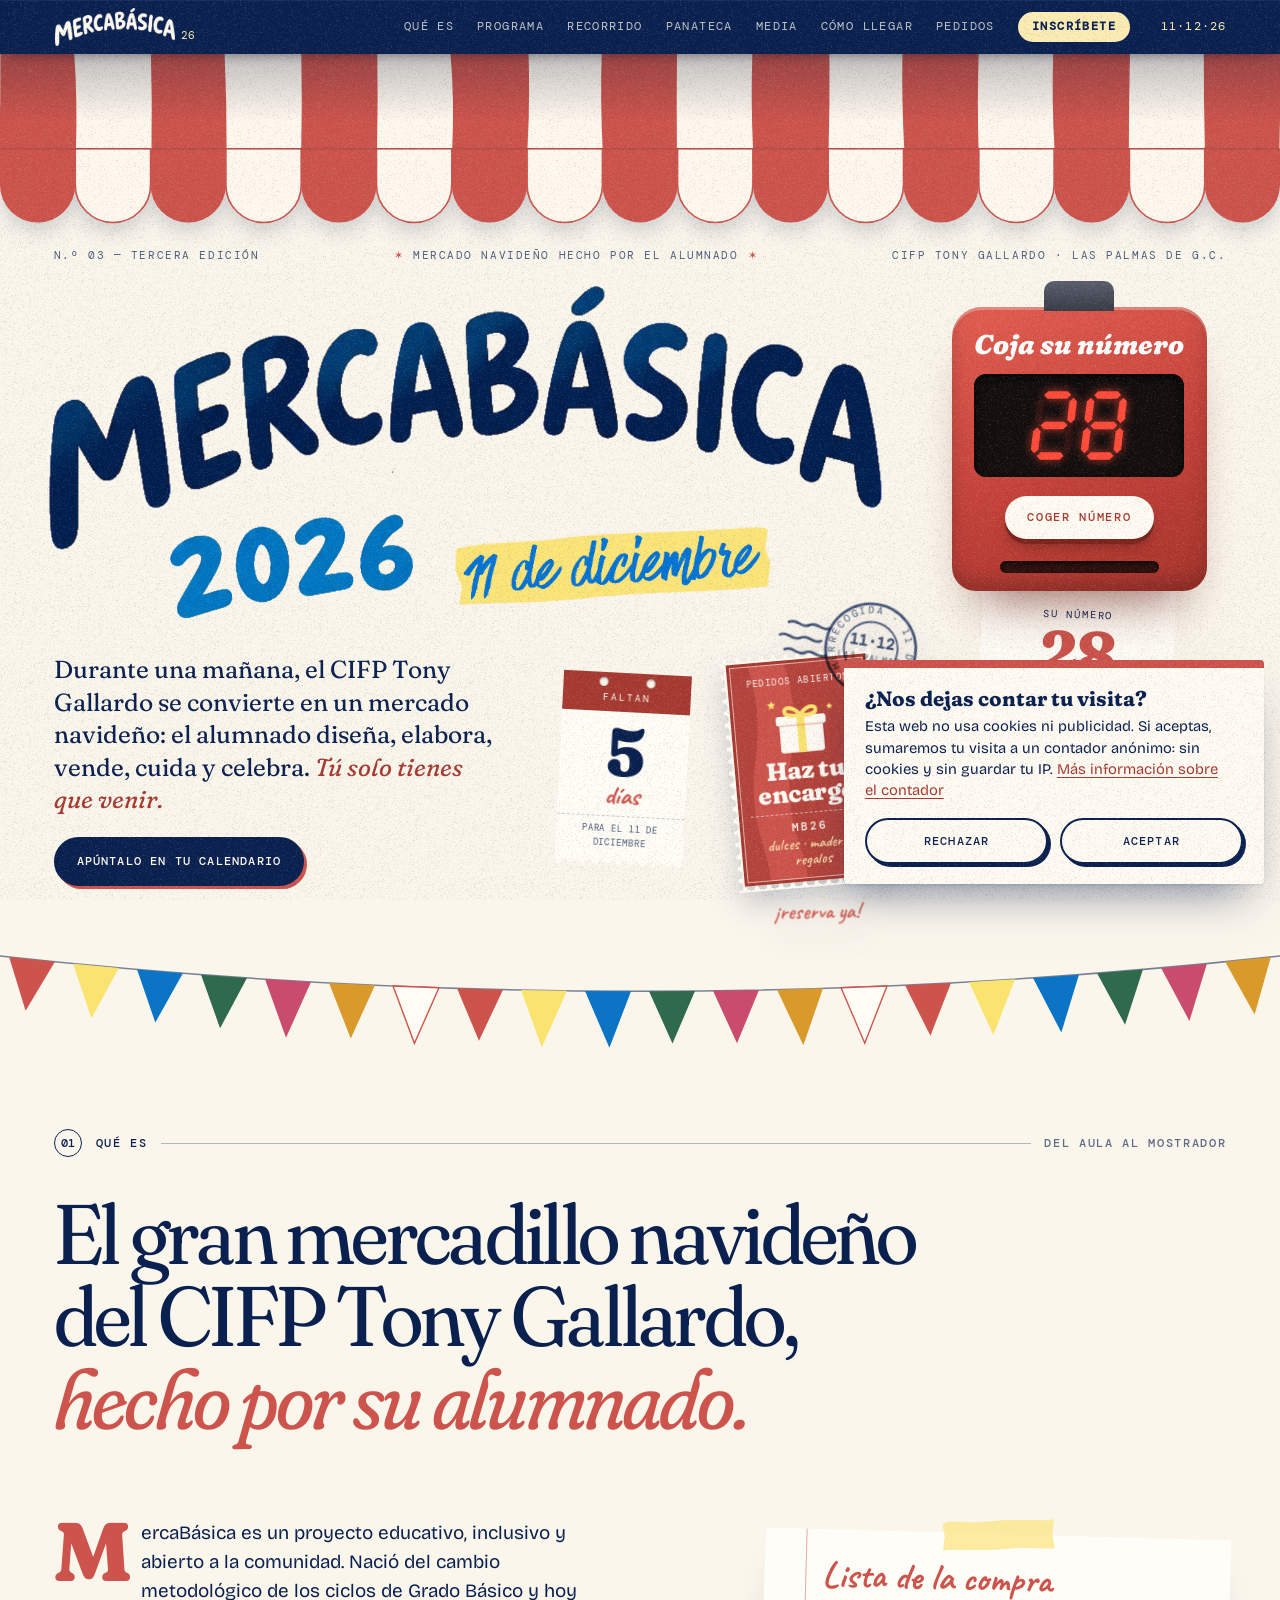
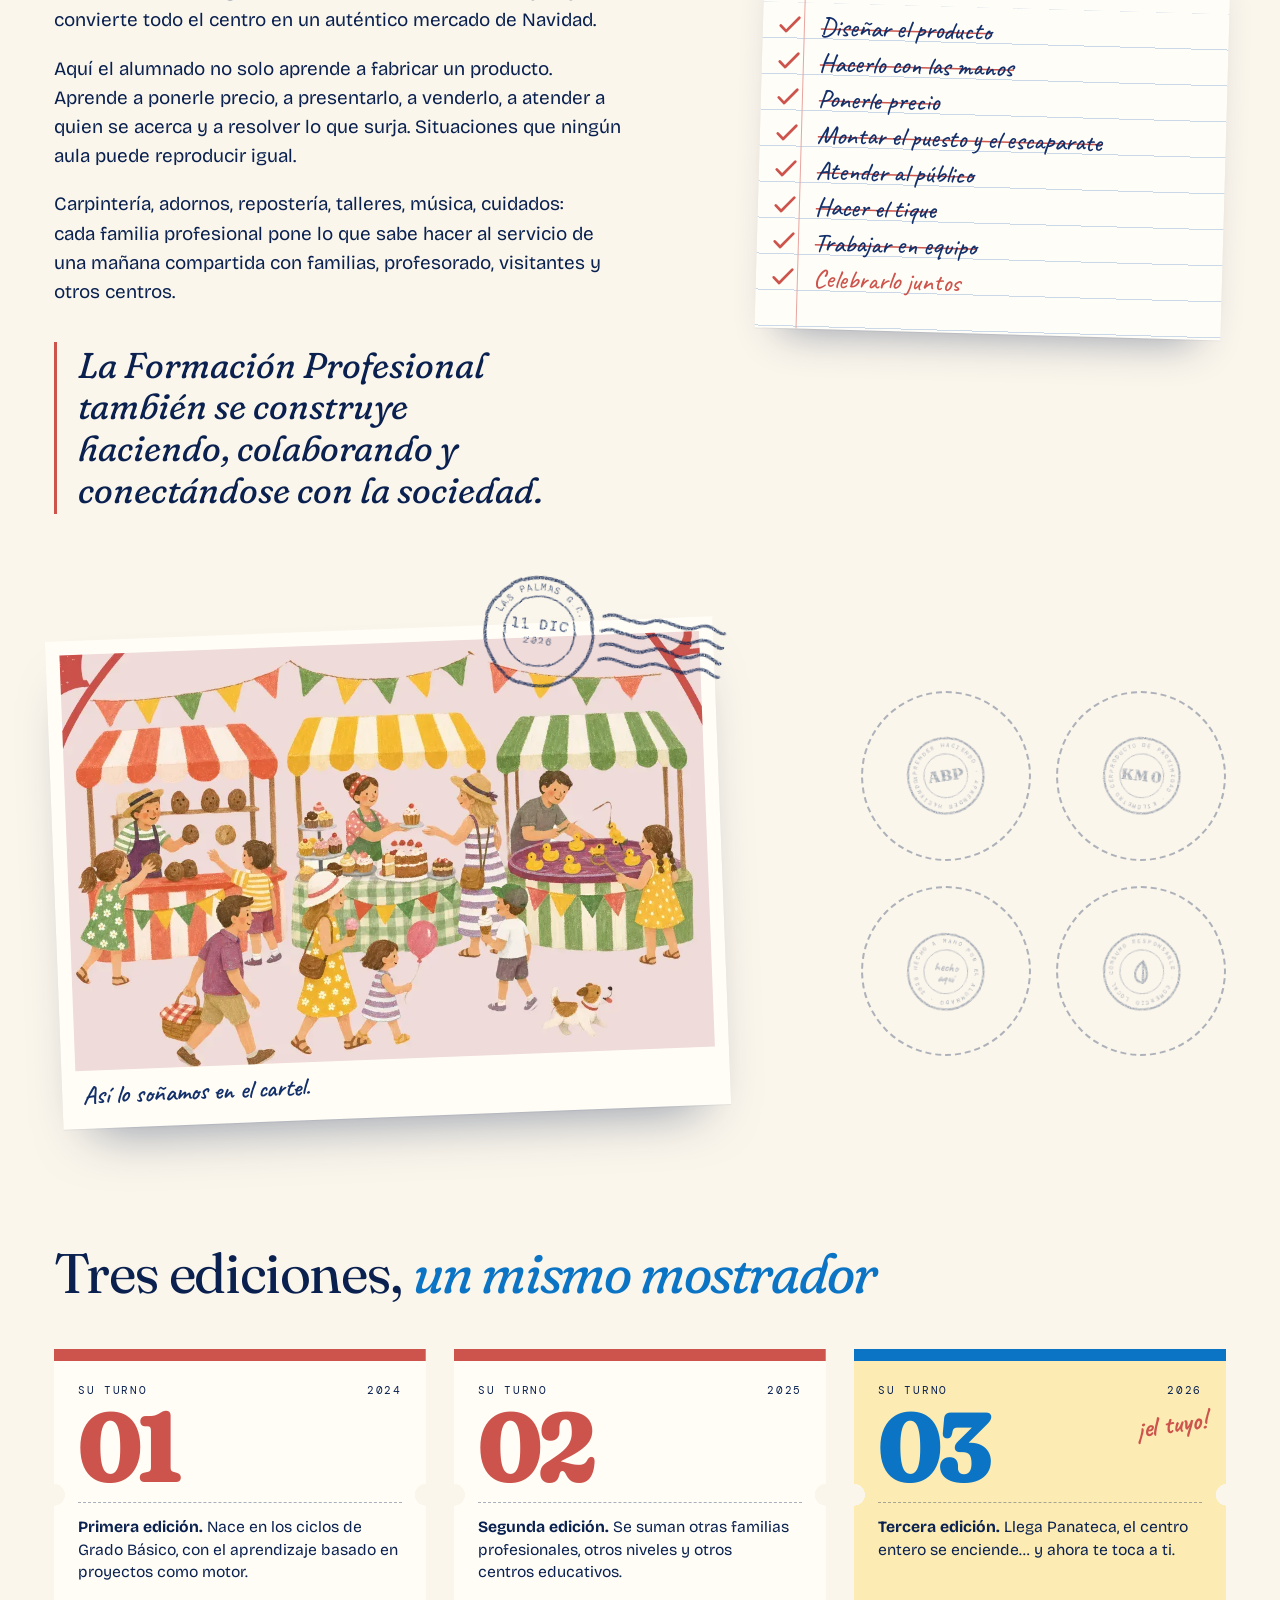
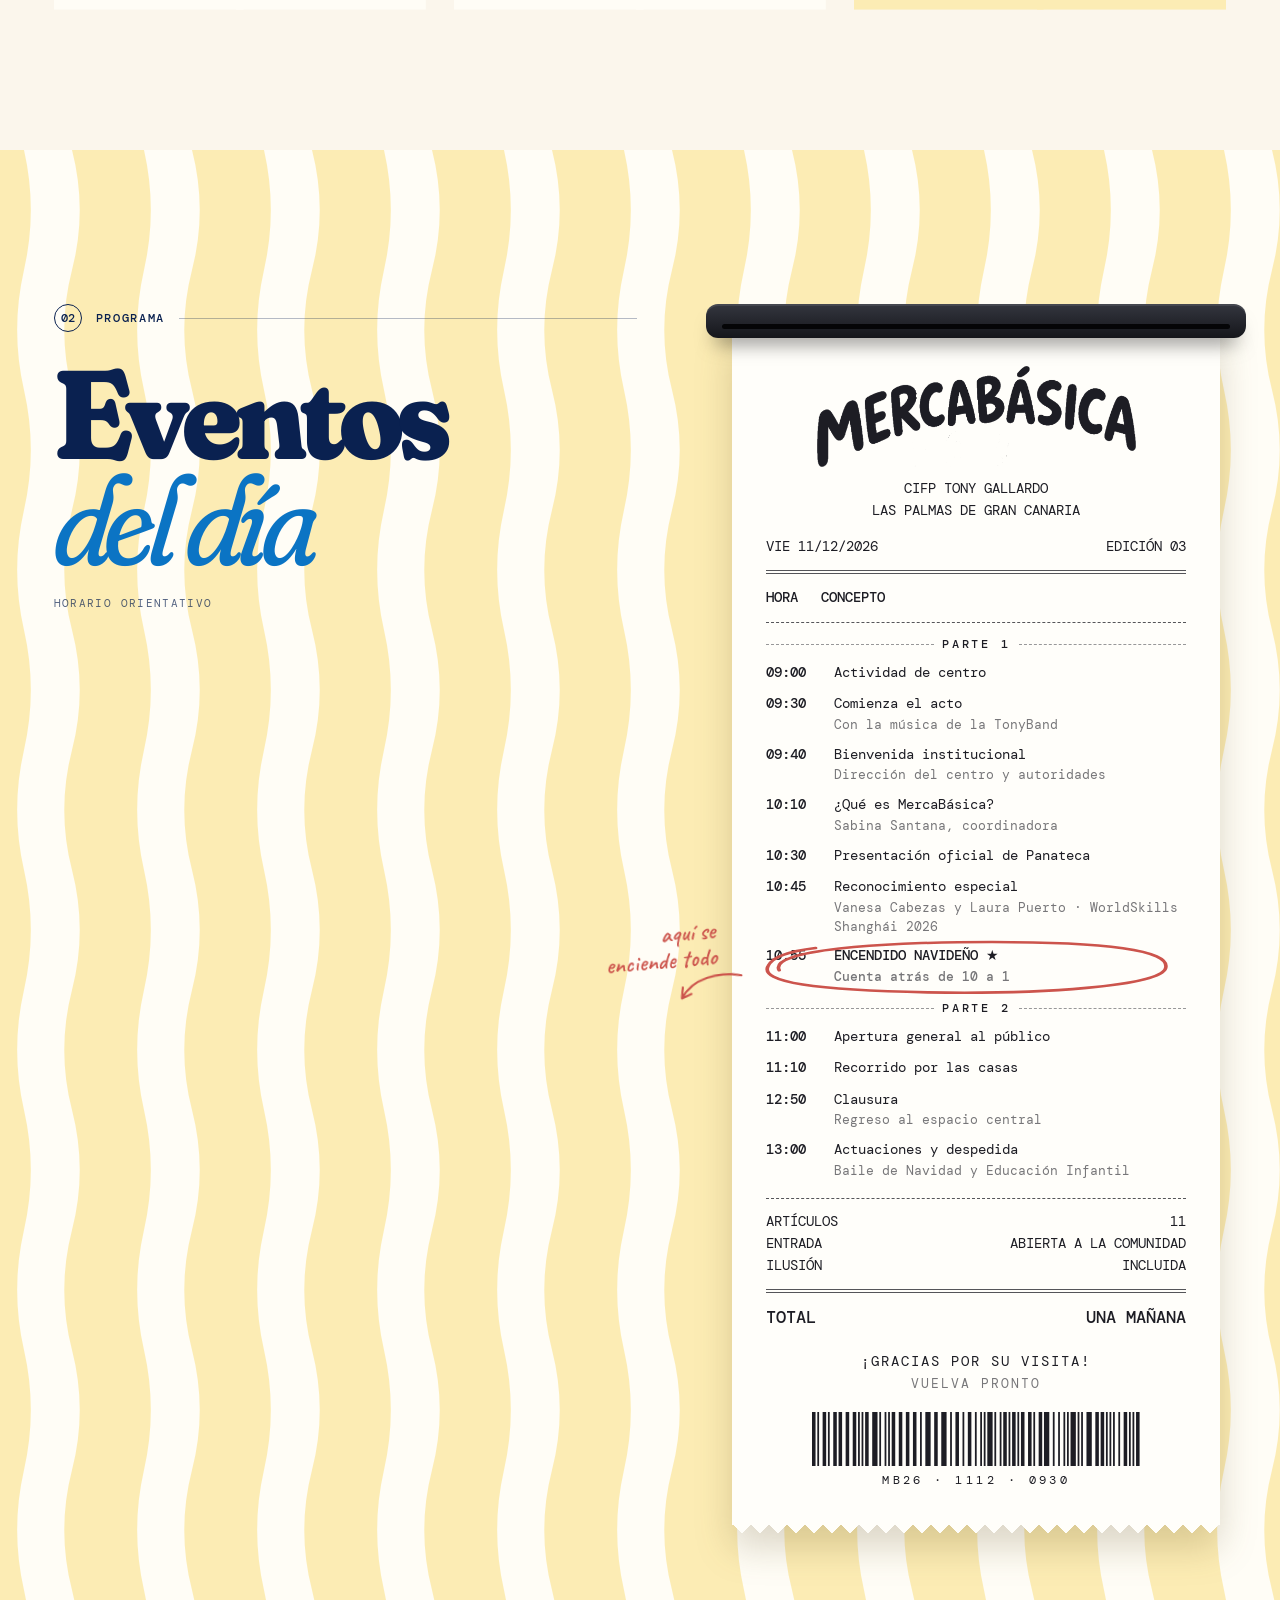
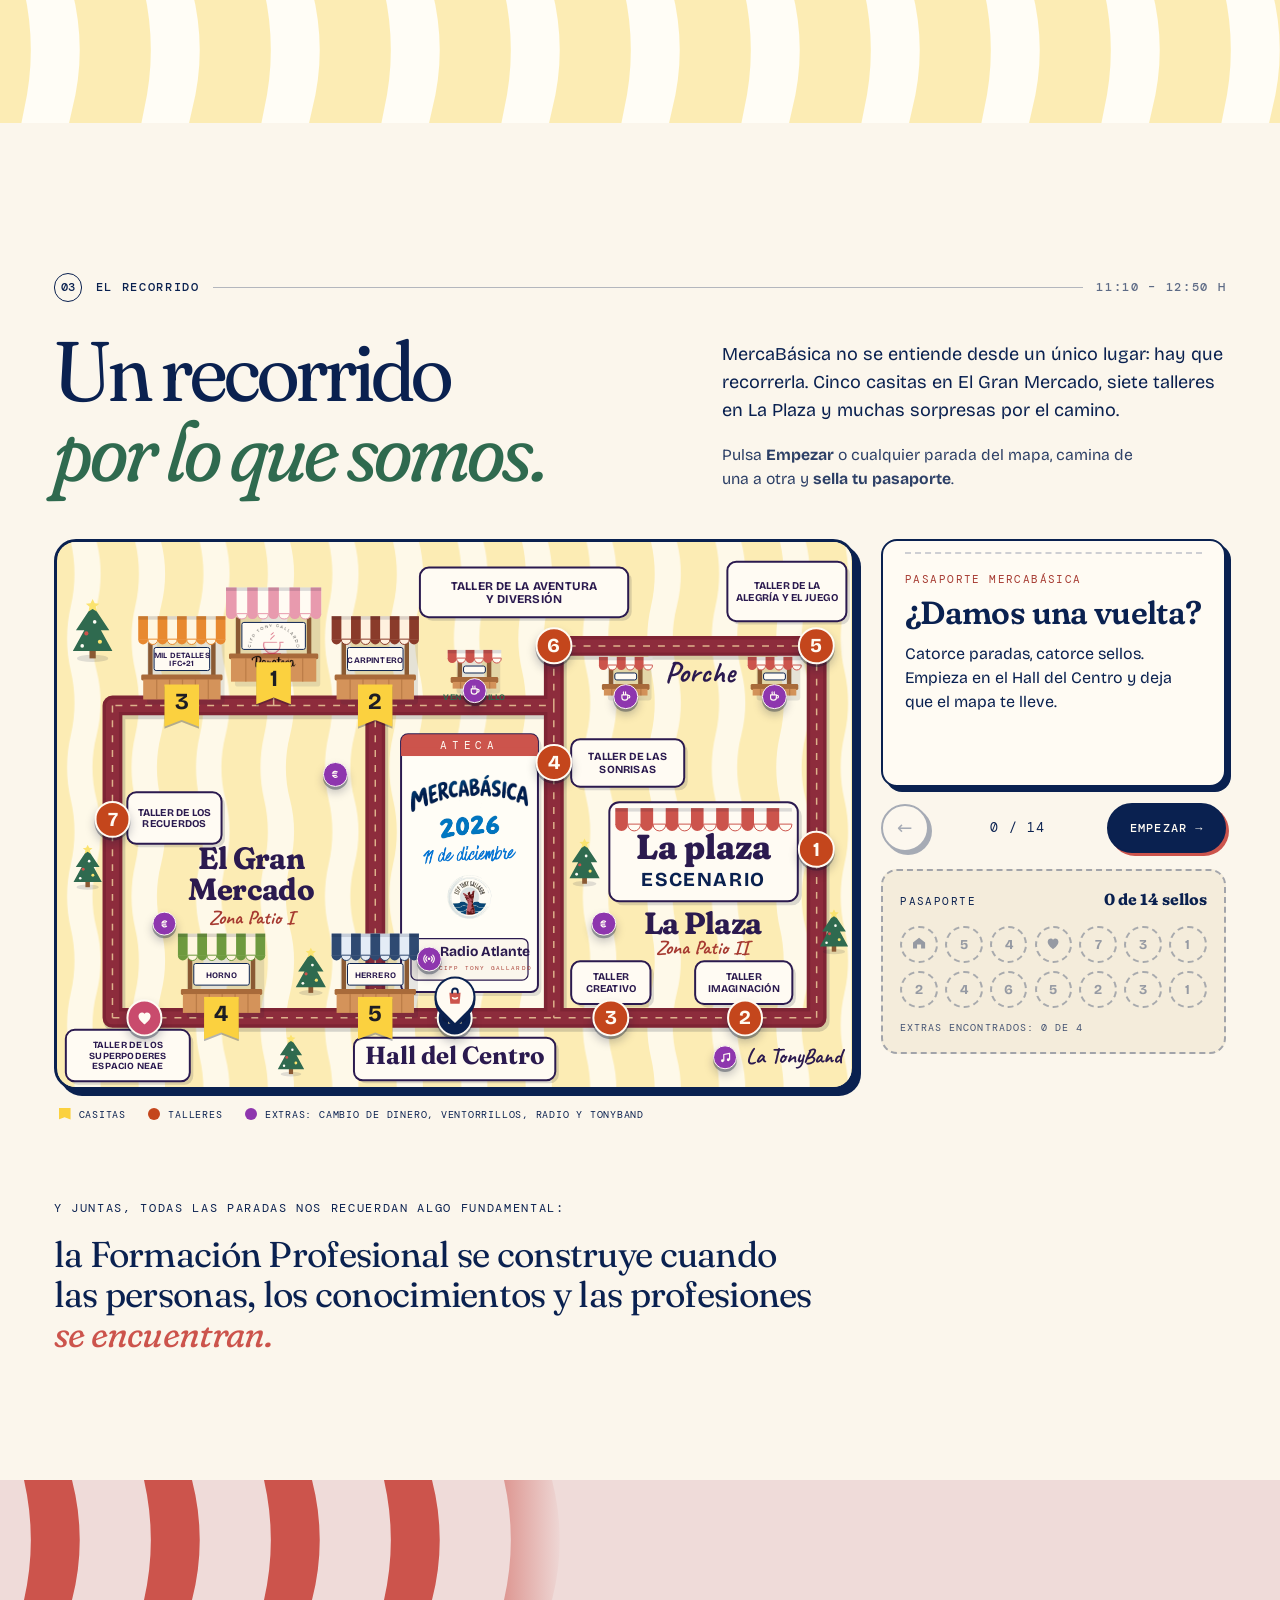
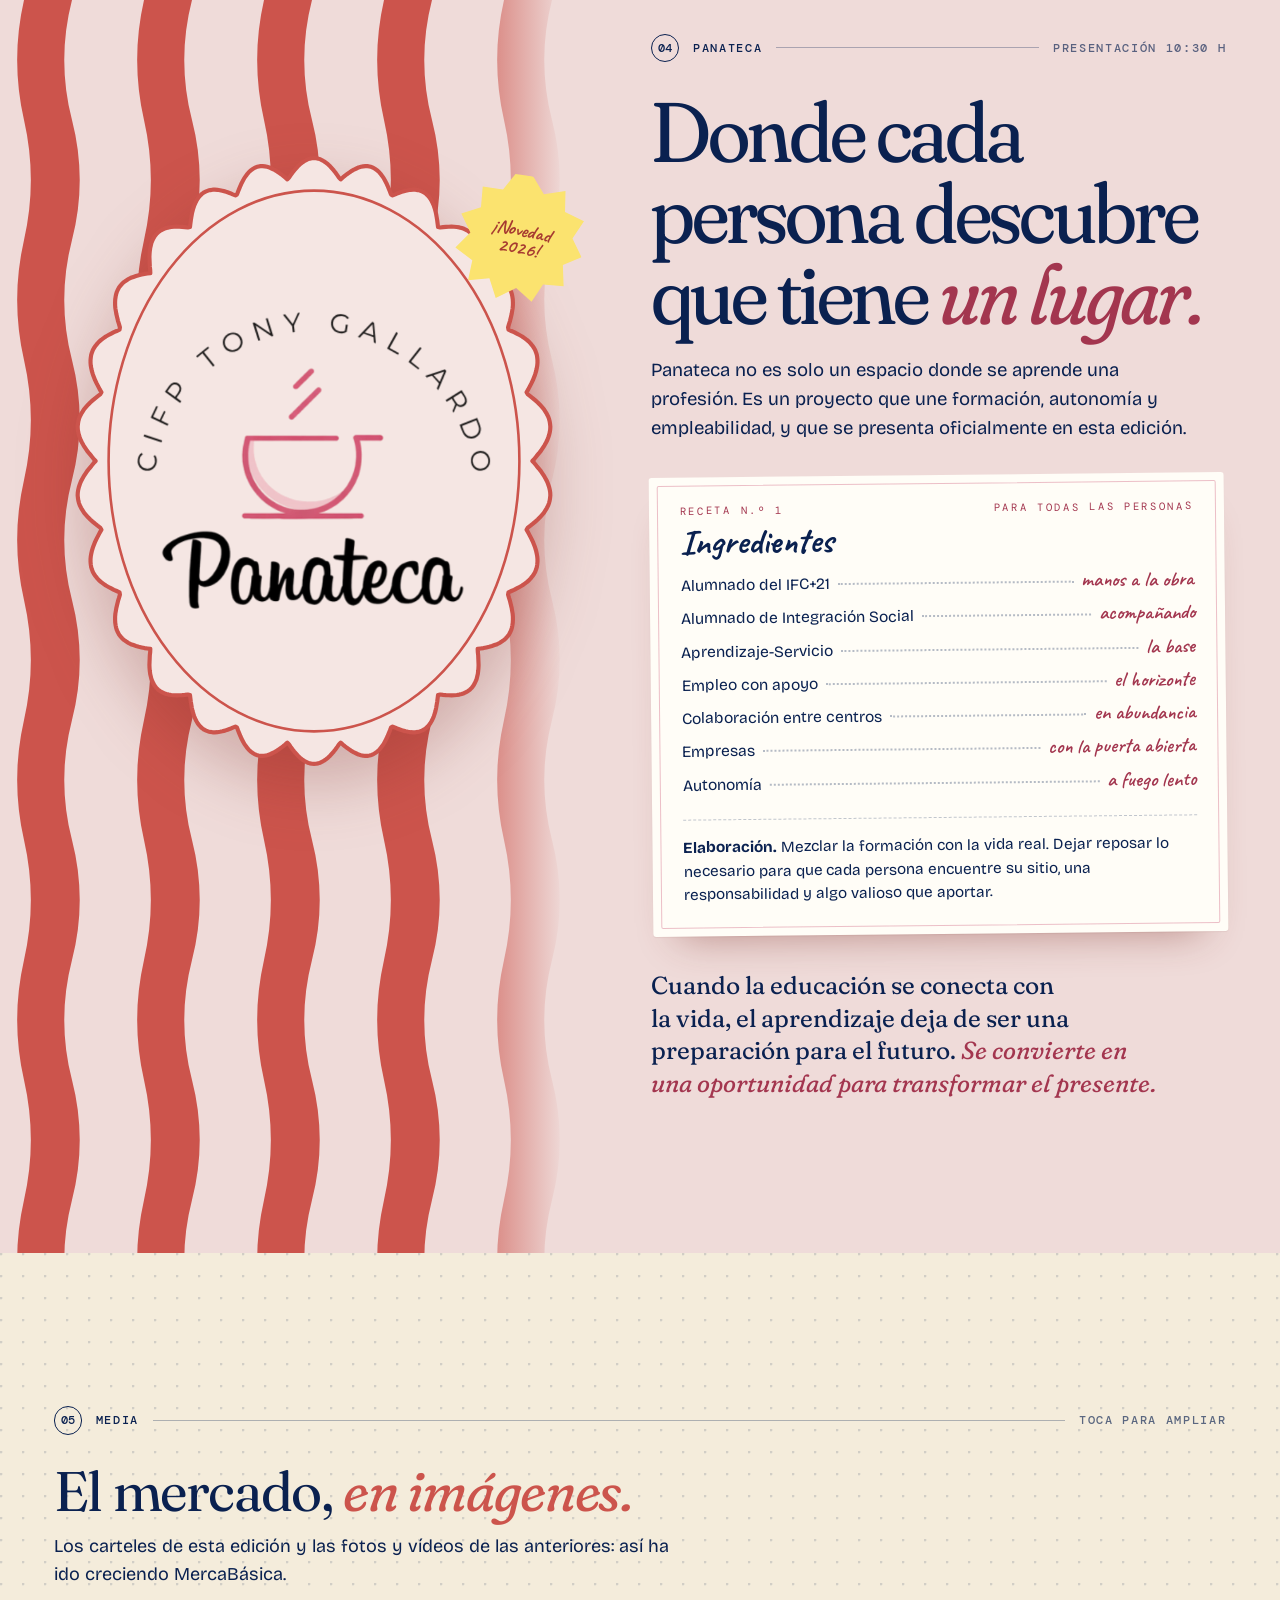
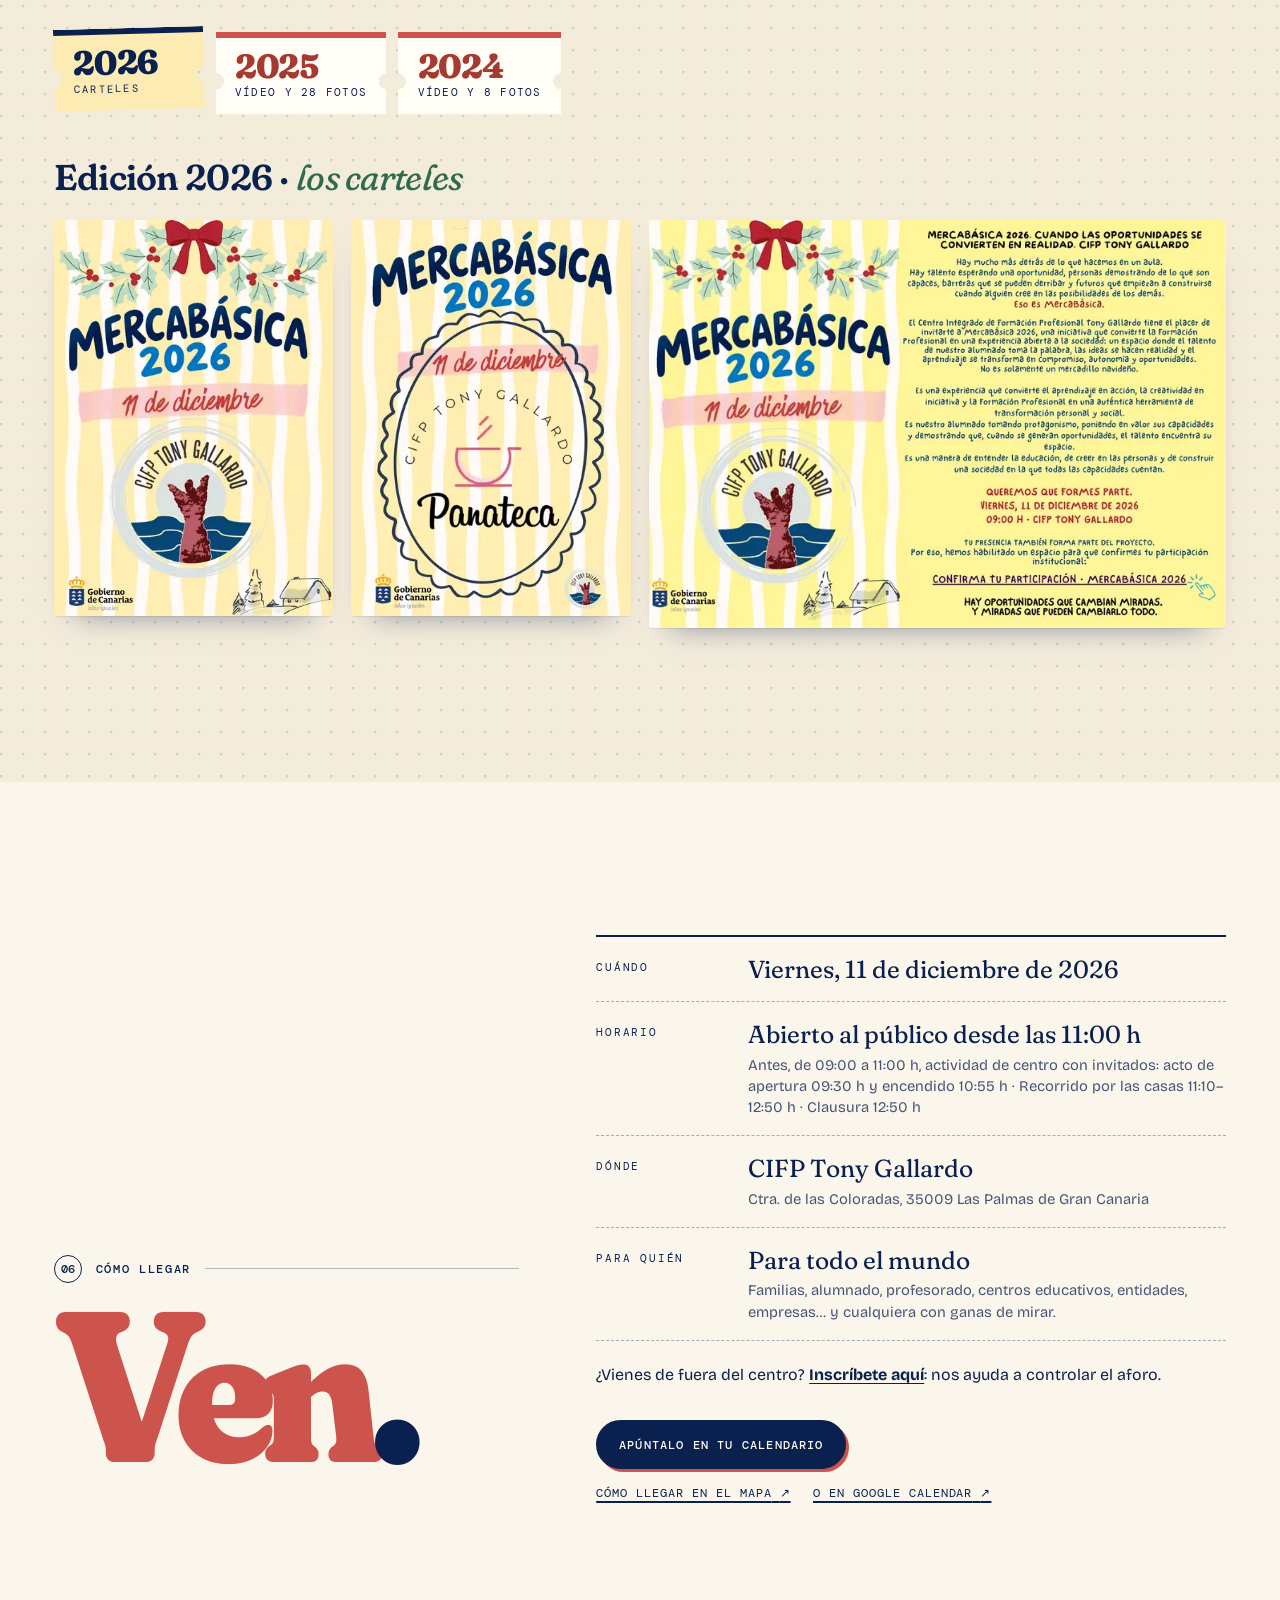
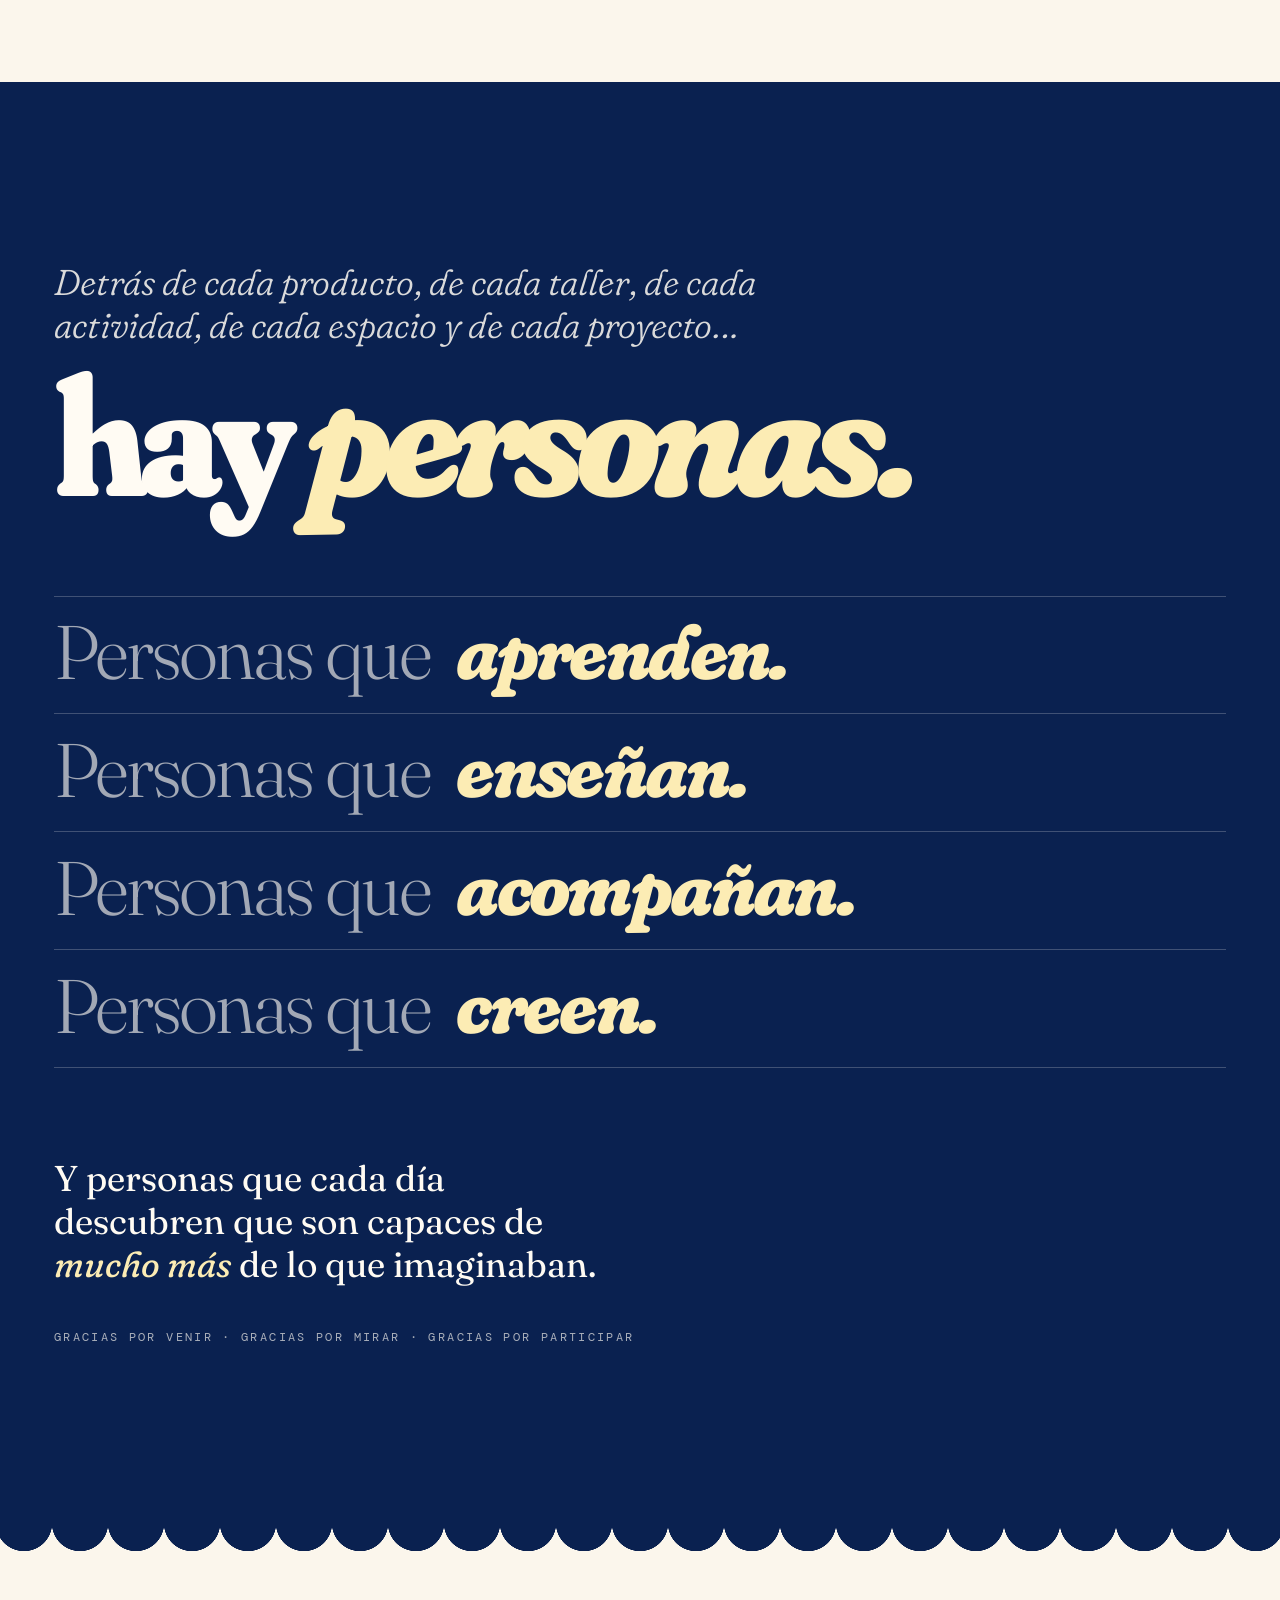
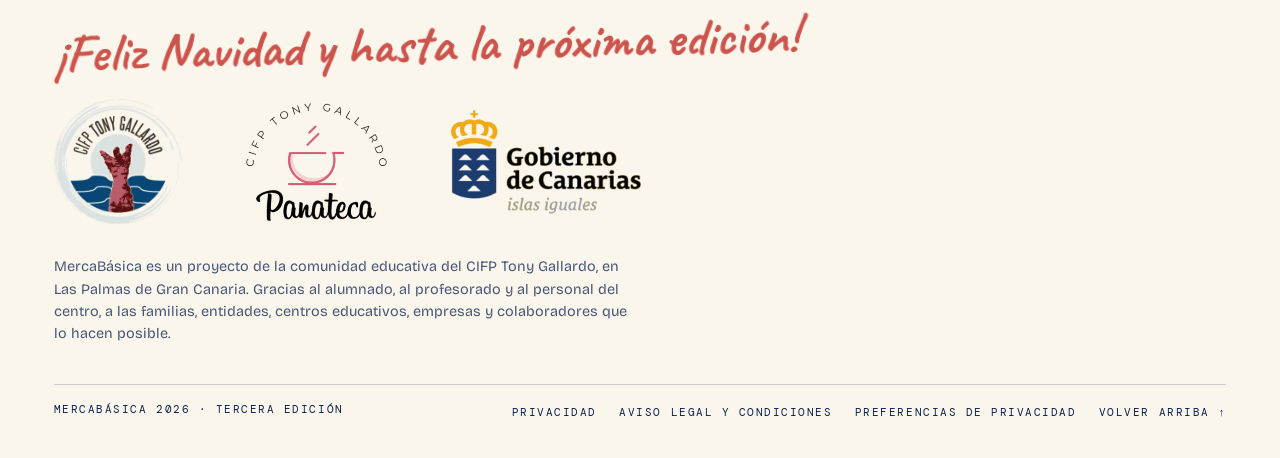
==== commit ec7cd152: "Apertura al público a las 11:00 en toda la web De 09:00 a 11:00 es actividad de centro con invitados" ====
--- a/mercabasica/index.html
+++ b/mercabasica/index.html
@@ -4,7 +4,7 @@
   <meta charset="utf-8">
   <meta name="viewport" content="width=device-width, initial-scale=1, viewport-fit=cover">
   <title>MercaBásica 2026 · Mercado navideño del CIFP Tony Gallardo · 11 de diciembre</title>
-  <meta name="description" content="MercaBásica 2026: el mercado navideño hecho por el alumnado del CIFP Tony Gallardo. Viernes 11 de diciembre desde las 09:00 h en Las Palmas de Gran Canaria. Abierto a toda la comunidad.">
+  <meta name="description" content="MercaBásica 2026: el mercado navideño hecho por el alumnado del CIFP Tony Gallardo. Viernes 11 de diciembre, abierto al público desde las 11:00 h en Las Palmas de Gran Canaria. Abierto a toda la comunidad.">
   <meta name="theme-color" content="#0A2150">
   <meta name="robots" content="index, follow, max-image-preview:large">
   <link rel="canonical" href="https://myappsserver.duckdns.org/mercabasica/">
@@ -12,7 +12,7 @@
   <meta property="og:site_name" content="MercaBásica 2026">
   <meta property="og:locale" content="es_ES">
   <meta property="og:title" content="MercaBásica 2026 · Viernes 11 de diciembre">
-  <meta property="og:description" content="El CIFP Tony Gallardo se convierte en un mercado navideño hecho por su alumnado. Desde las 09:00 h, abierto a toda la comunidad.">
+  <meta property="og:description" content="El CIFP Tony Gallardo se convierte en un mercado navideño hecho por su alumnado. Abierto al público desde las 11:00 h, para toda la comunidad.">
   <meta property="og:url" content="https://myappsserver.duckdns.org/mercabasica/">
   <meta property="og:image" content="https://myappsserver.duckdns.org/mercabasica/assets/img/og-image.jpg">
   <meta property="og:image:type" content="image/jpeg">
@@ -30,12 +30,12 @@
   <link rel="preload" as="font" type="font/woff2" href="assets/fonts/Fraunces-normal-300-900.woff2" crossorigin>
   <link rel="preload" as="font" type="font/woff2" href="assets/fonts/BricolageGrotesque-normal-400-700.woff2" crossorigin>
   <link rel="preload" as="image" href="assets/img/wordmark.webp" type="image/webp">
-  <link rel="stylesheet" href="assets/css/fonts.css?v=20261111a">
-  <link rel="stylesheet" href="assets/css/styles.css?v=20261111a">
+  <link rel="stylesheet" href="assets/css/fonts.css?v=20261111b">
+  <link rel="stylesheet" href="assets/css/styles.css?v=20261111b">
   <script type="application/ld+json">
-  {"@context":"https://schema.org","@type":"Event","name":"MercaBásica 2026","description":"Mercado navideño hecho por el alumnado del CIFP Tony Gallardo, abierto a toda la comunidad.","startDate":"2026-12-11T09:00:00+00:00","endDate":"2026-12-11T13:30:00+00:00","eventStatus":"https://schema.org/EventScheduled","eventAttendanceMode":"https://schema.org/OfflineEventAttendanceMode","location":{"@type":"Place","name":"CIFP Tony Gallardo","telephone":"+34 928 79 62 92","address":{"@type":"PostalAddress","streetAddress":"Ctra. de las Coloradas","postalCode":"35009","addressLocality":"Las Palmas de Gran Canaria","addressRegion":"Las Palmas","addressCountry":"ES"}},"image":"https://myappsserver.duckdns.org/mercabasica/assets/img/og-image.jpg","organizer":{"@type":"EducationalOrganization","name":"CIFP Tony Gallardo","url":"https://www3.gobiernodecanarias.org/medusa/edublog/cifptonygallardo/","email":"secretaria-35015887@gobiernodecanarias.org","telephone":"+34 928 79 62 92"},"url":"https://myappsserver.duckdns.org/mercabasica/"}
+  {"@context":"https://schema.org","@type":"Event","name":"MercaBásica 2026","description":"Mercado navideño hecho por el alumnado del CIFP Tony Gallardo, abierto a toda la comunidad.","startDate":"2026-12-11T11:00:00+00:00","endDate":"2026-12-11T13:30:00+00:00","eventStatus":"https://schema.org/EventScheduled","eventAttendanceMode":"https://schema.org/OfflineEventAttendanceMode","location":{"@type":"Place","name":"CIFP Tony Gallardo","telephone":"+34 928 79 62 92","address":{"@type":"PostalAddress","streetAddress":"Ctra. de las Coloradas","postalCode":"35009","addressLocality":"Las Palmas de Gran Canaria","addressRegion":"Las Palmas","addressCountry":"ES"}},"image":"https://myappsserver.duckdns.org/mercabasica/assets/img/og-image.jpg","organizer":{"@type":"EducationalOrganization","name":"CIFP Tony Gallardo","url":"https://www3.gobiernodecanarias.org/medusa/edublog/cifptonygallardo/","email":"secretaria-35015887@gobiernodecanarias.org","telephone":"+34 928 79 62 92"},"url":"https://myappsserver.duckdns.org/mercabasica/"}
   </script>
-  <script src="assets/js/main.js?v=20261111a" defer></script>
+  <script src="assets/js/main.js?v=20261111b" defer></script>
 </head>
 <body>
   <a class="skip" href="#contenido">Saltar al contenido</a>
@@ -152,7 +152,7 @@
         <div class="machine__ticket" data-machine-ticket aria-live="polite">
           <p class="mt__head">Su número</p>
           <p class="mt__num" data-machine-num>00</p>
-          <p class="mt__info">Vie 11·12 · 09:00 h<br>CIFP Tony Gallardo</p>
+          <p class="mt__info">Vie 11·12 · 11:00 h<br>CIFP Tony Gallardo</p>
           <p class="mt__bye">Le esperamos</p>
         </div>
         <p class="hand-note machine__note" aria-hidden="true">sin colas…<br>bueno, alguna habrá</p>
@@ -613,7 +613,7 @@
         <div class="visit__info">
           <dl class="visit__dl">
             <div><dt>Cuándo</dt><dd>Viernes, 11 de diciembre de 2026</dd></div>
-            <div><dt>Horario</dt><dd>Desde las 09:00 h<small>Acto de apertura 09:30 h · Encendido 10:55 h · Apertura general al público 11:00 h · Recorrido por las casas 11:10–12:50 h · Clausura 12:50 h</small></dd></div>
+            <div><dt>Horario</dt><dd>Abierto al público desde las 11:00 h<small>Antes, de 09:00 a 11:00 h, actividad de centro con invitados: acto de apertura 09:30 h y encendido 10:55 h · Recorrido por las casas 11:10–12:50 h · Clausura 12:50 h</small></dd></div>
             <div><dt>Dónde</dt><dd>CIFP Tony Gallardo<small>Ctra. de las Coloradas, 35009 Las Palmas de Gran Canaria</small></dd></div>
             <div><dt>Para quién</dt><dd>Para todo el mundo<small>Familias, alumnado, profesorado, centros educativos, entidades, empresas… y cualquiera con ganas de mirar.</small></dd></div>
           </dl>
@@ -622,7 +622,7 @@
             <button class="btn btn--solid" type="button" data-ics data-track="cta-calendario">Apúntalo en tu calendario</button>
             <p class="visit__links">
               <a href="https://www.google.com/maps/search/?api=1&amp;query=CIFP+Tony+Gallardo%2C+Ctra.+de+las+Coloradas%2C+35009+Las+Palmas+de+Gran+Canaria" target="_blank" rel="noopener" data-track="mapa">Cómo llegar en el mapa<span class="sr-only"> (se abre en otra pestaña)</span> <span aria-hidden="true">↗</span></a>
-              <a href="https://calendar.google.com/calendar/render?action=TEMPLATE&amp;text=MercaB%C3%A1sica%202026&amp;dates=20261211T090000Z%2F20261211T133000Z&amp;location=CIFP%20Tony%20Gallardo%2C%20Ctra.%20de%20las%20Coloradas%2C%2035009%20Las%20Palmas%20de%20Gran%20Canaria&amp;details=Mercado%20navide%C3%B1o%20del%20CIFP%20Tony%20Gallardo%20hecho%20por%20su%20alumnado." target="_blank" rel="noopener" data-track="google-calendar">o en Google Calendar<span class="sr-only"> (se abre en otra pestaña)</span> <span aria-hidden="true">↗</span></a>
+              <a href="https://calendar.google.com/calendar/render?action=TEMPLATE&amp;text=MercaB%C3%A1sica%202026&amp;dates=20261211T110000Z%2F20261211T133000Z&amp;location=CIFP%20Tony%20Gallardo%2C%20Ctra.%20de%20las%20Coloradas%2C%2035009%20Las%20Palmas%20de%20Gran%20Canaria&amp;details=Mercado%20navide%C3%B1o%20del%20CIFP%20Tony%20Gallardo%20hecho%20por%20su%20alumnado." target="_blank" rel="noopener" data-track="google-calendar">o en Google Calendar<span class="sr-only"> (se abre en otra pestaña)</span> <span aria-hidden="true">↗</span></a>
             </p>
           </div>
         </div>
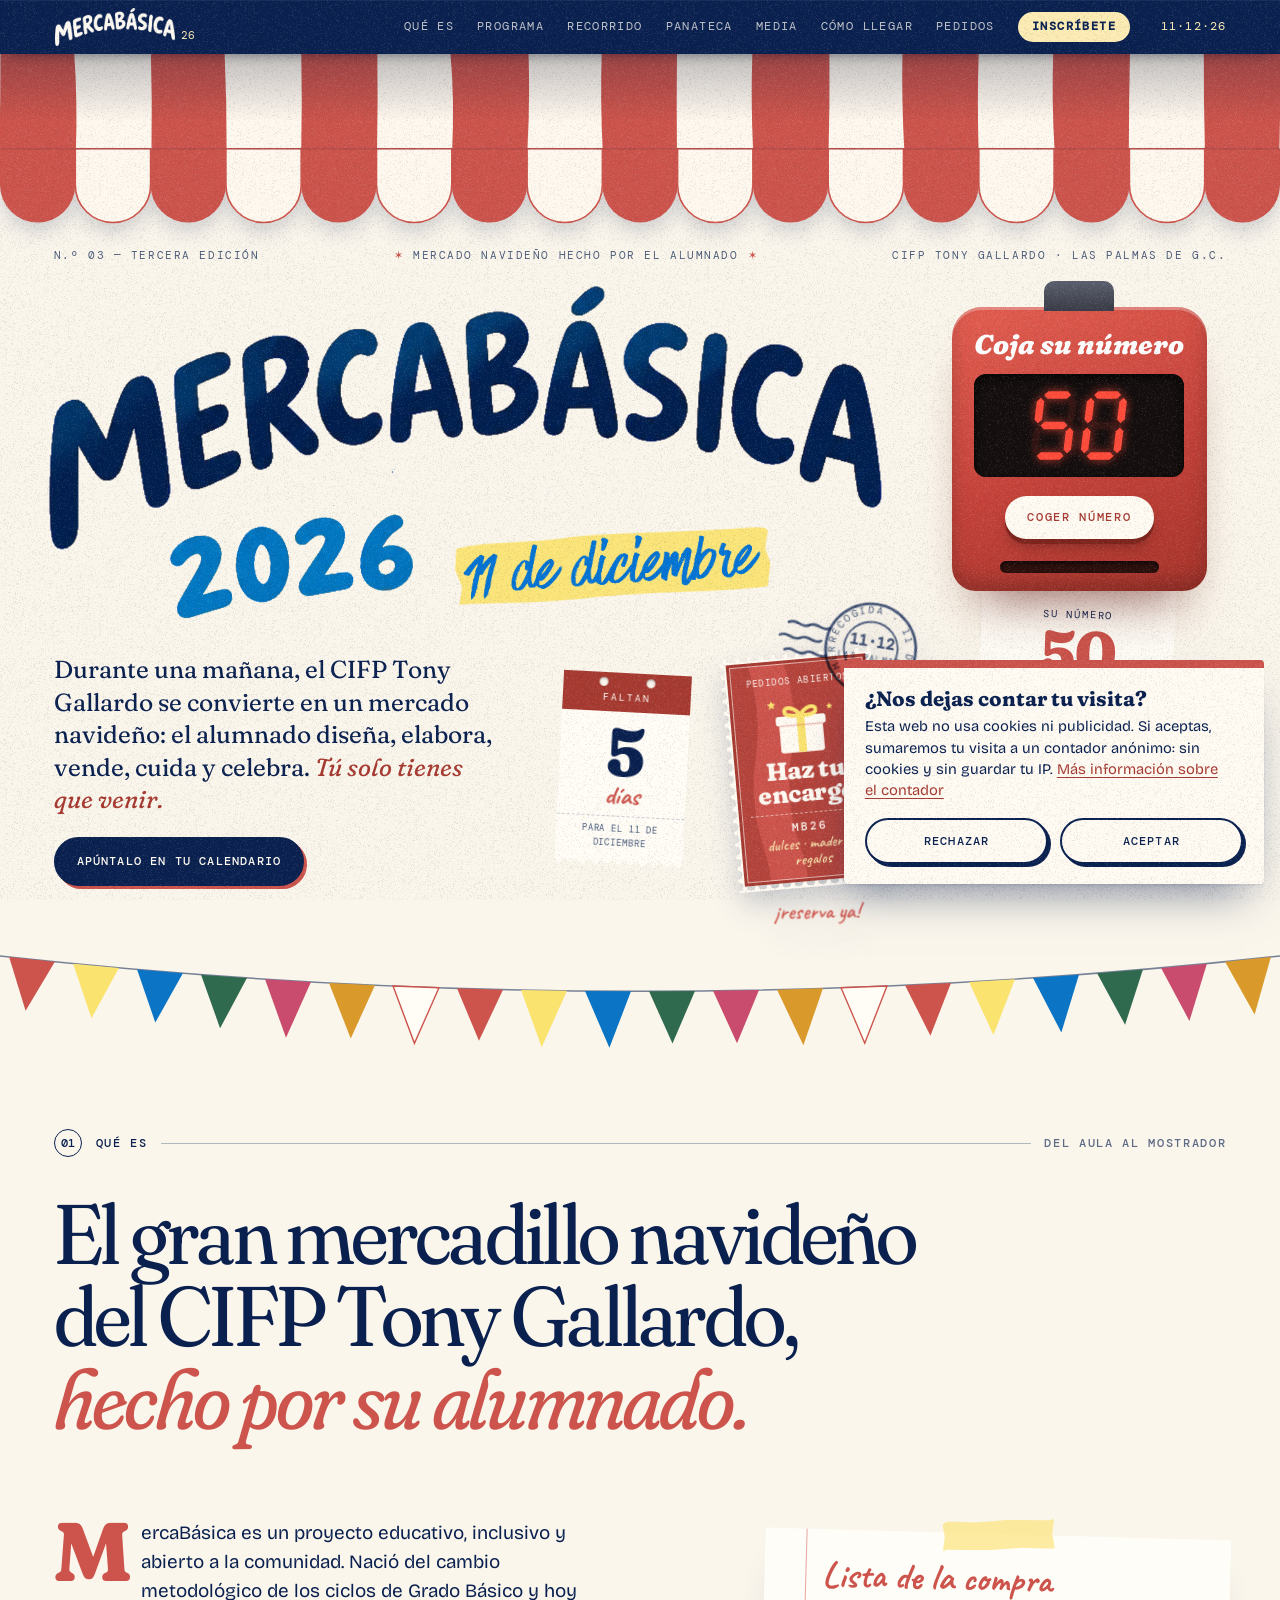
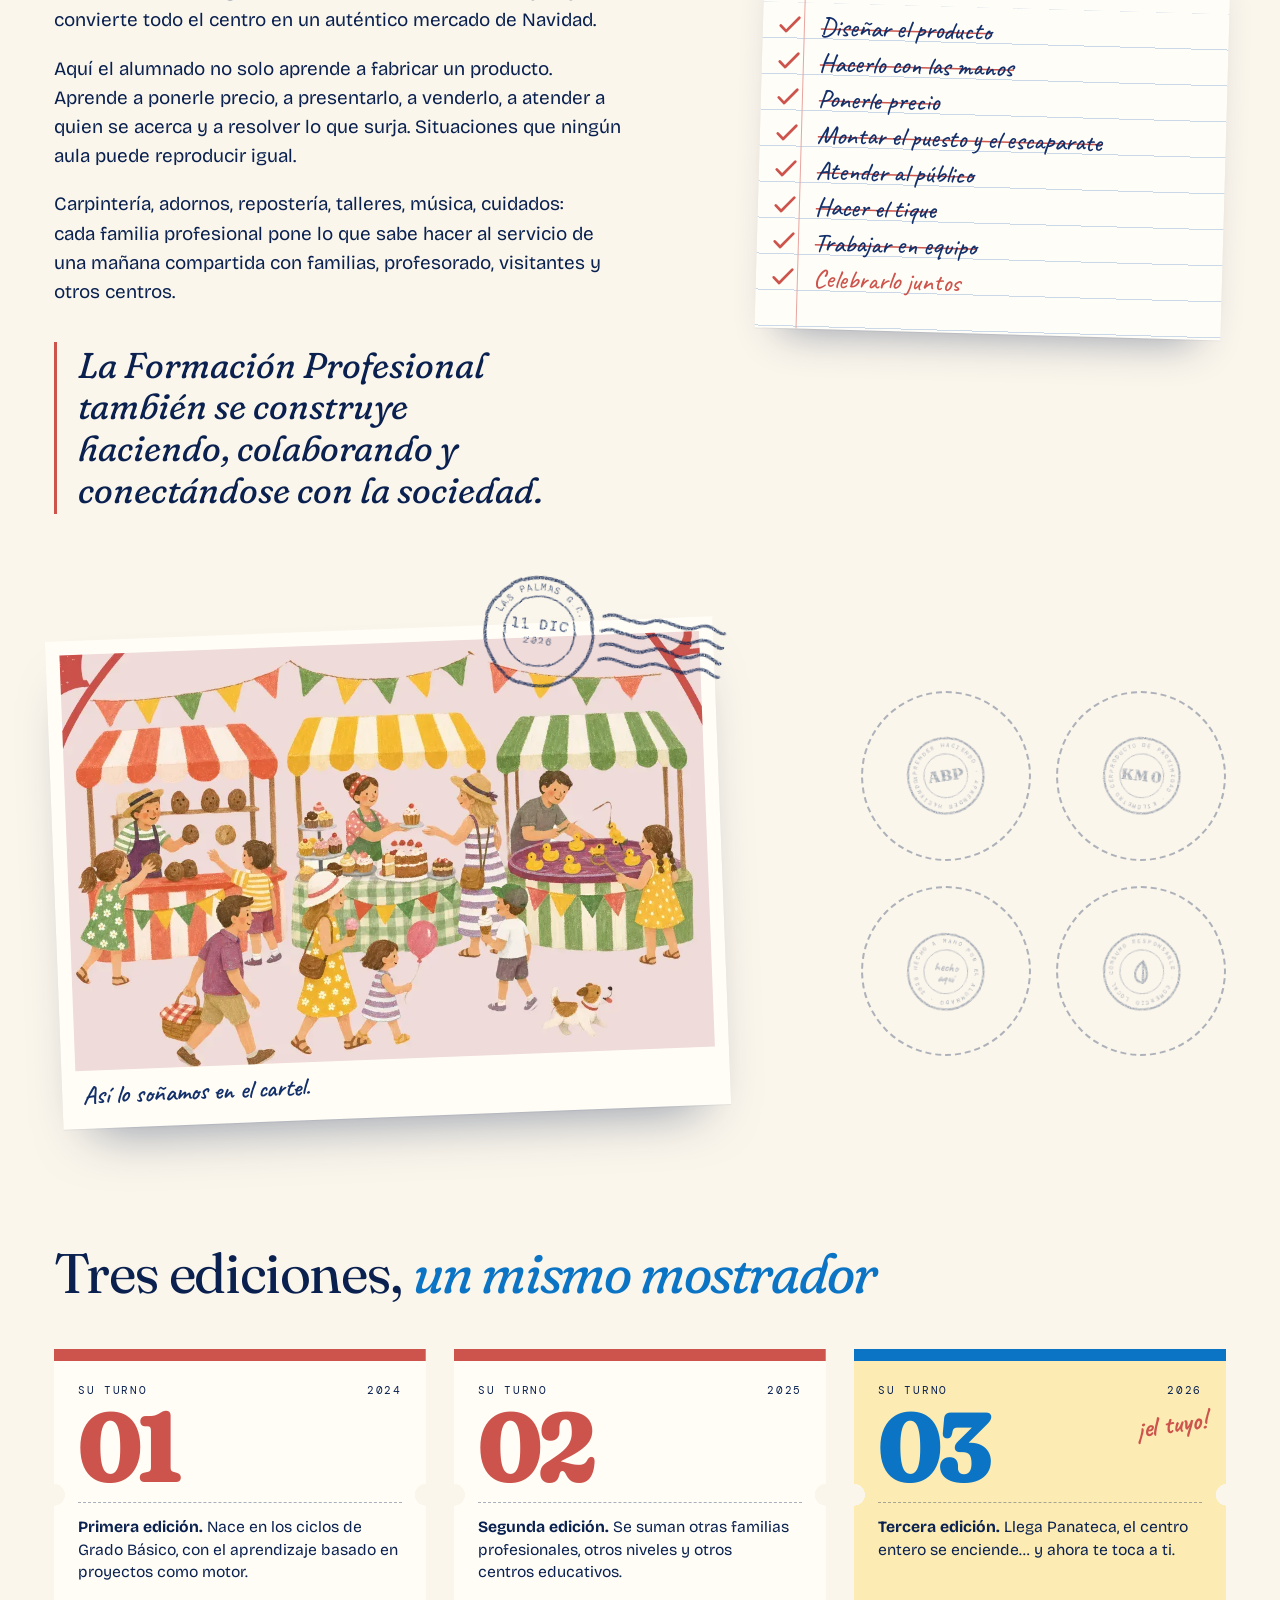
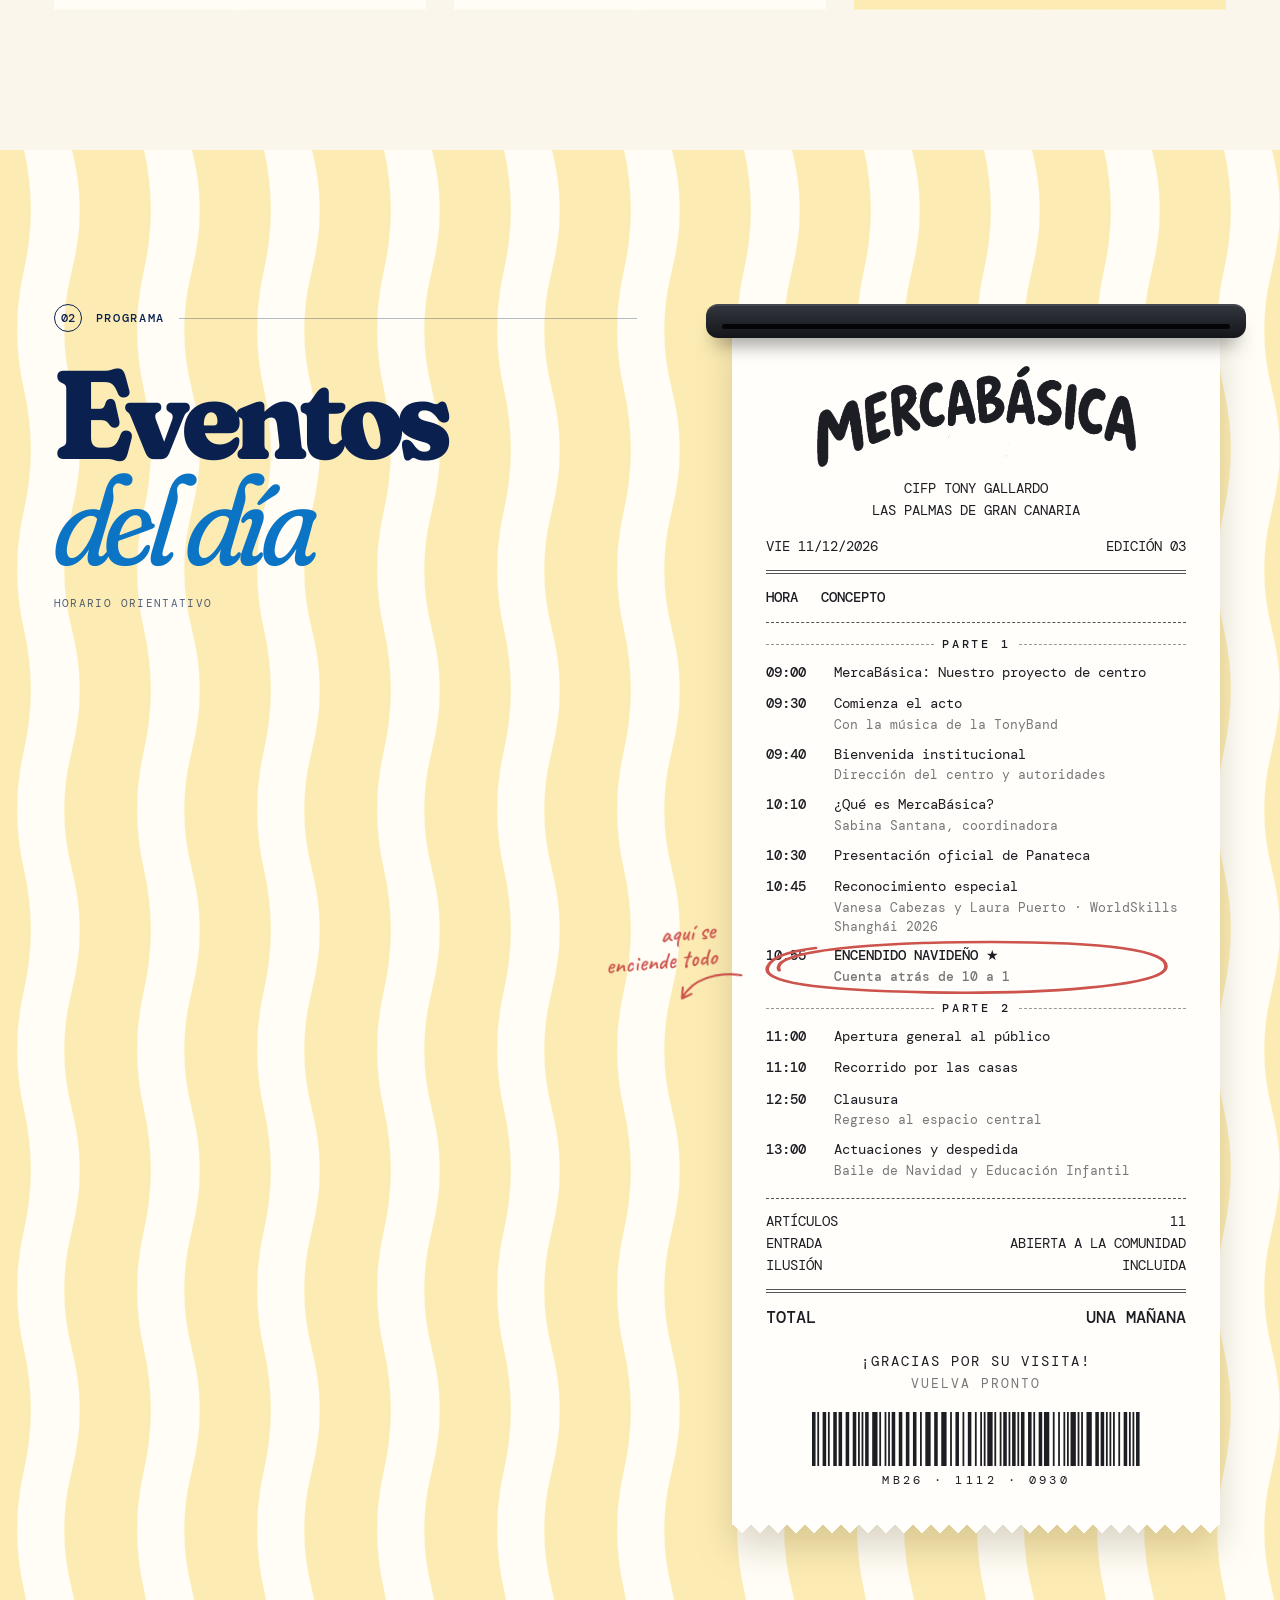
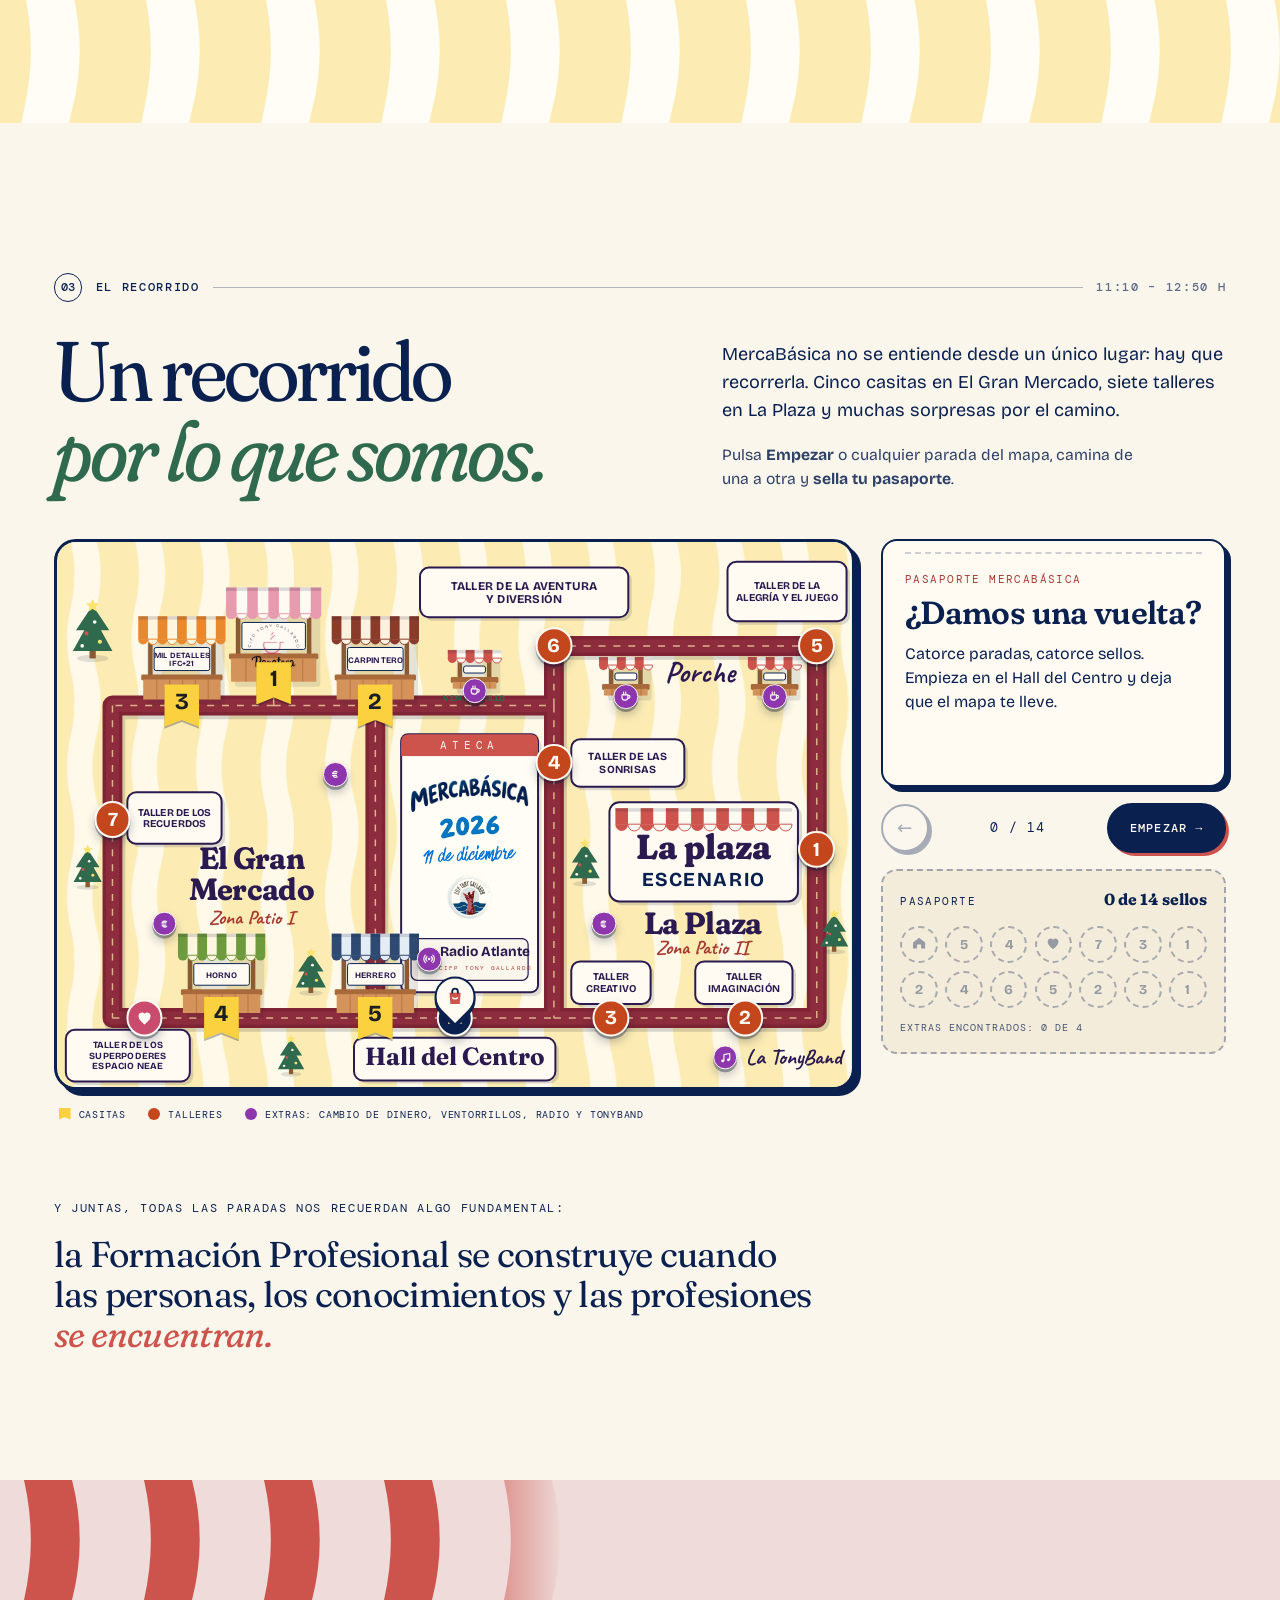
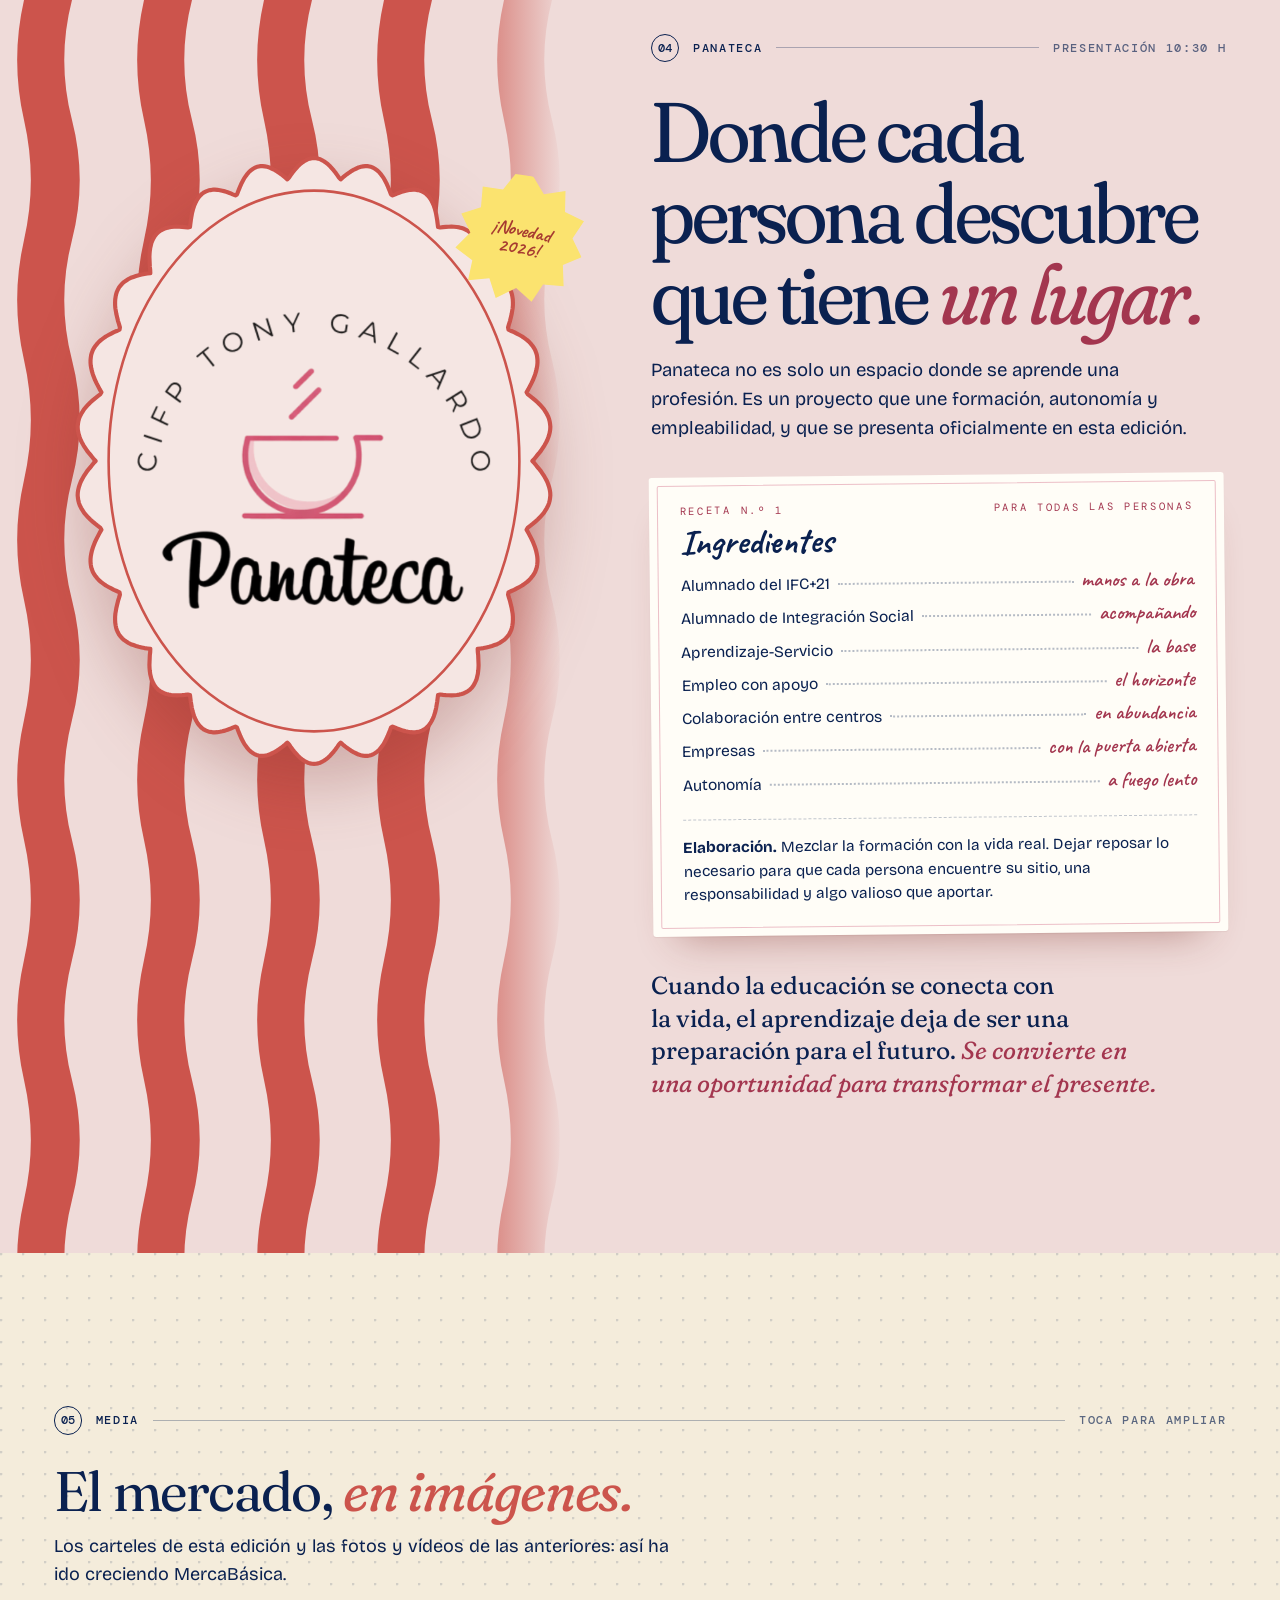
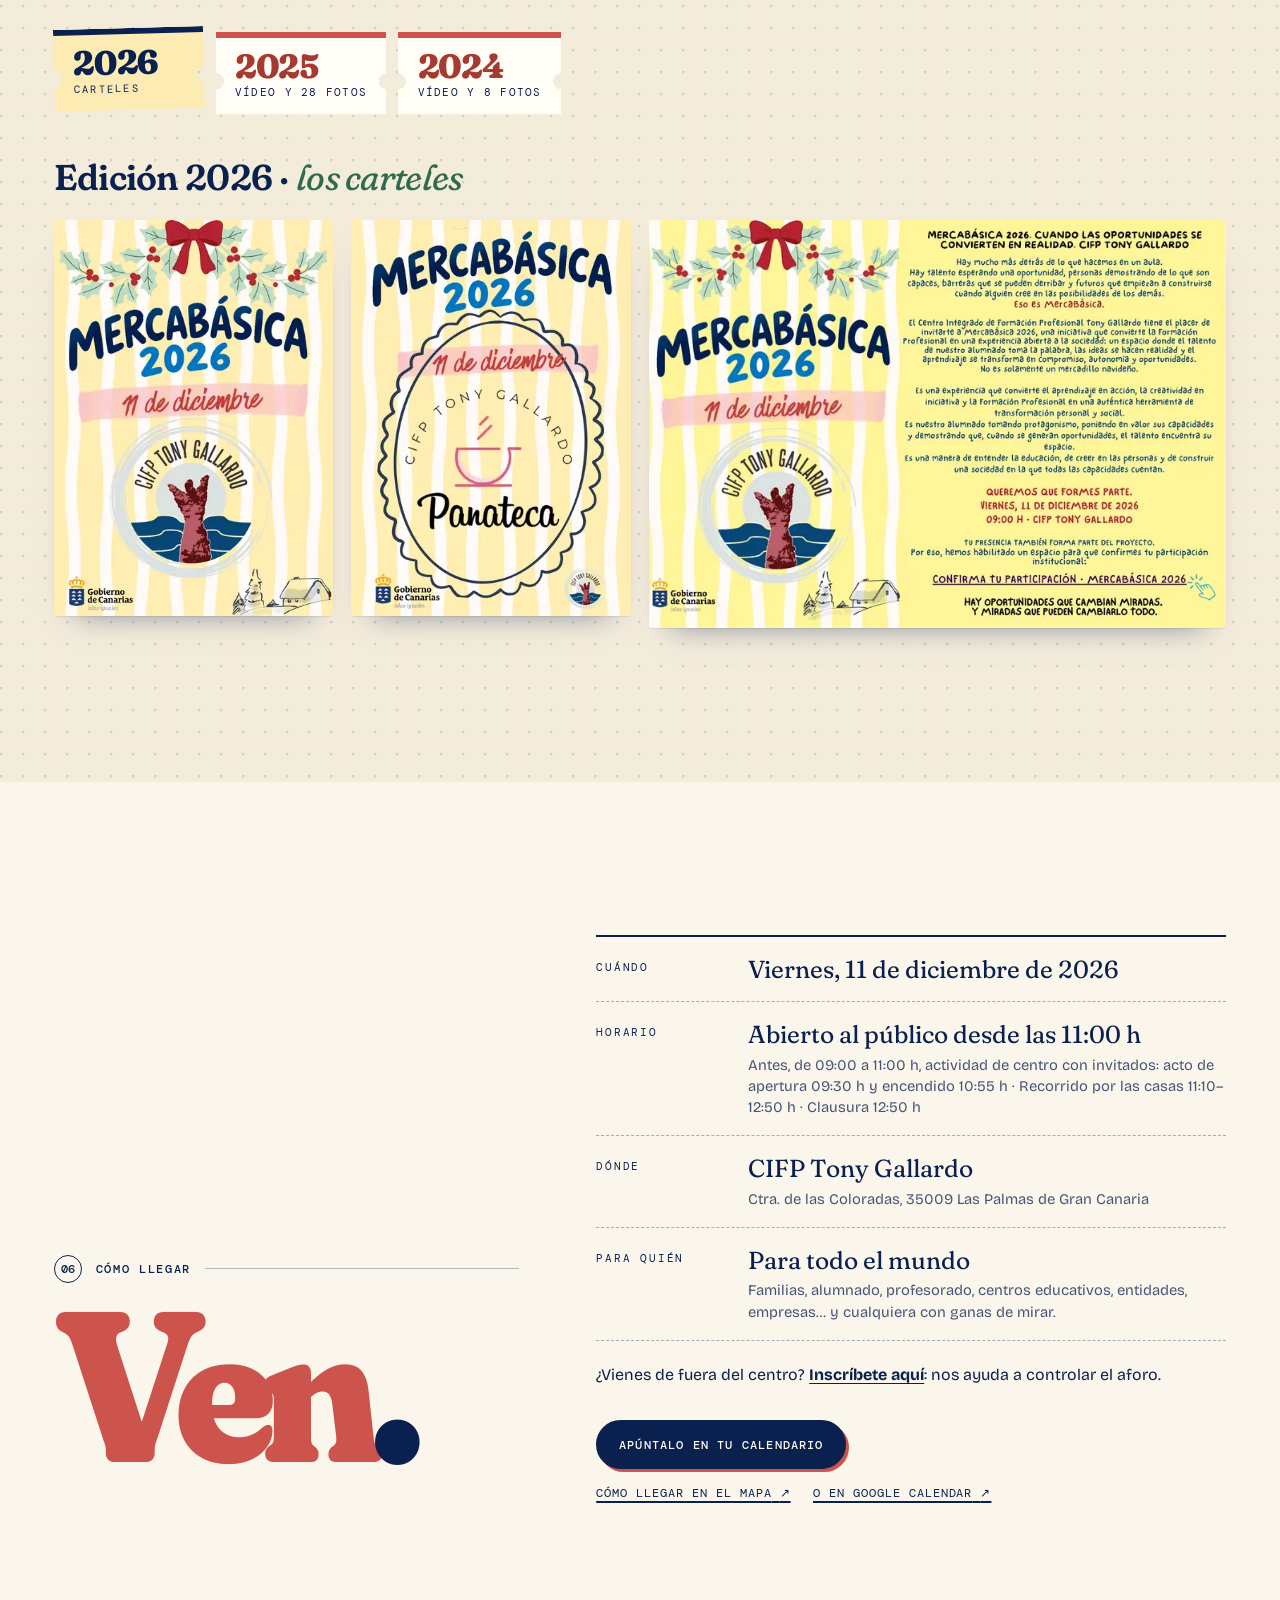
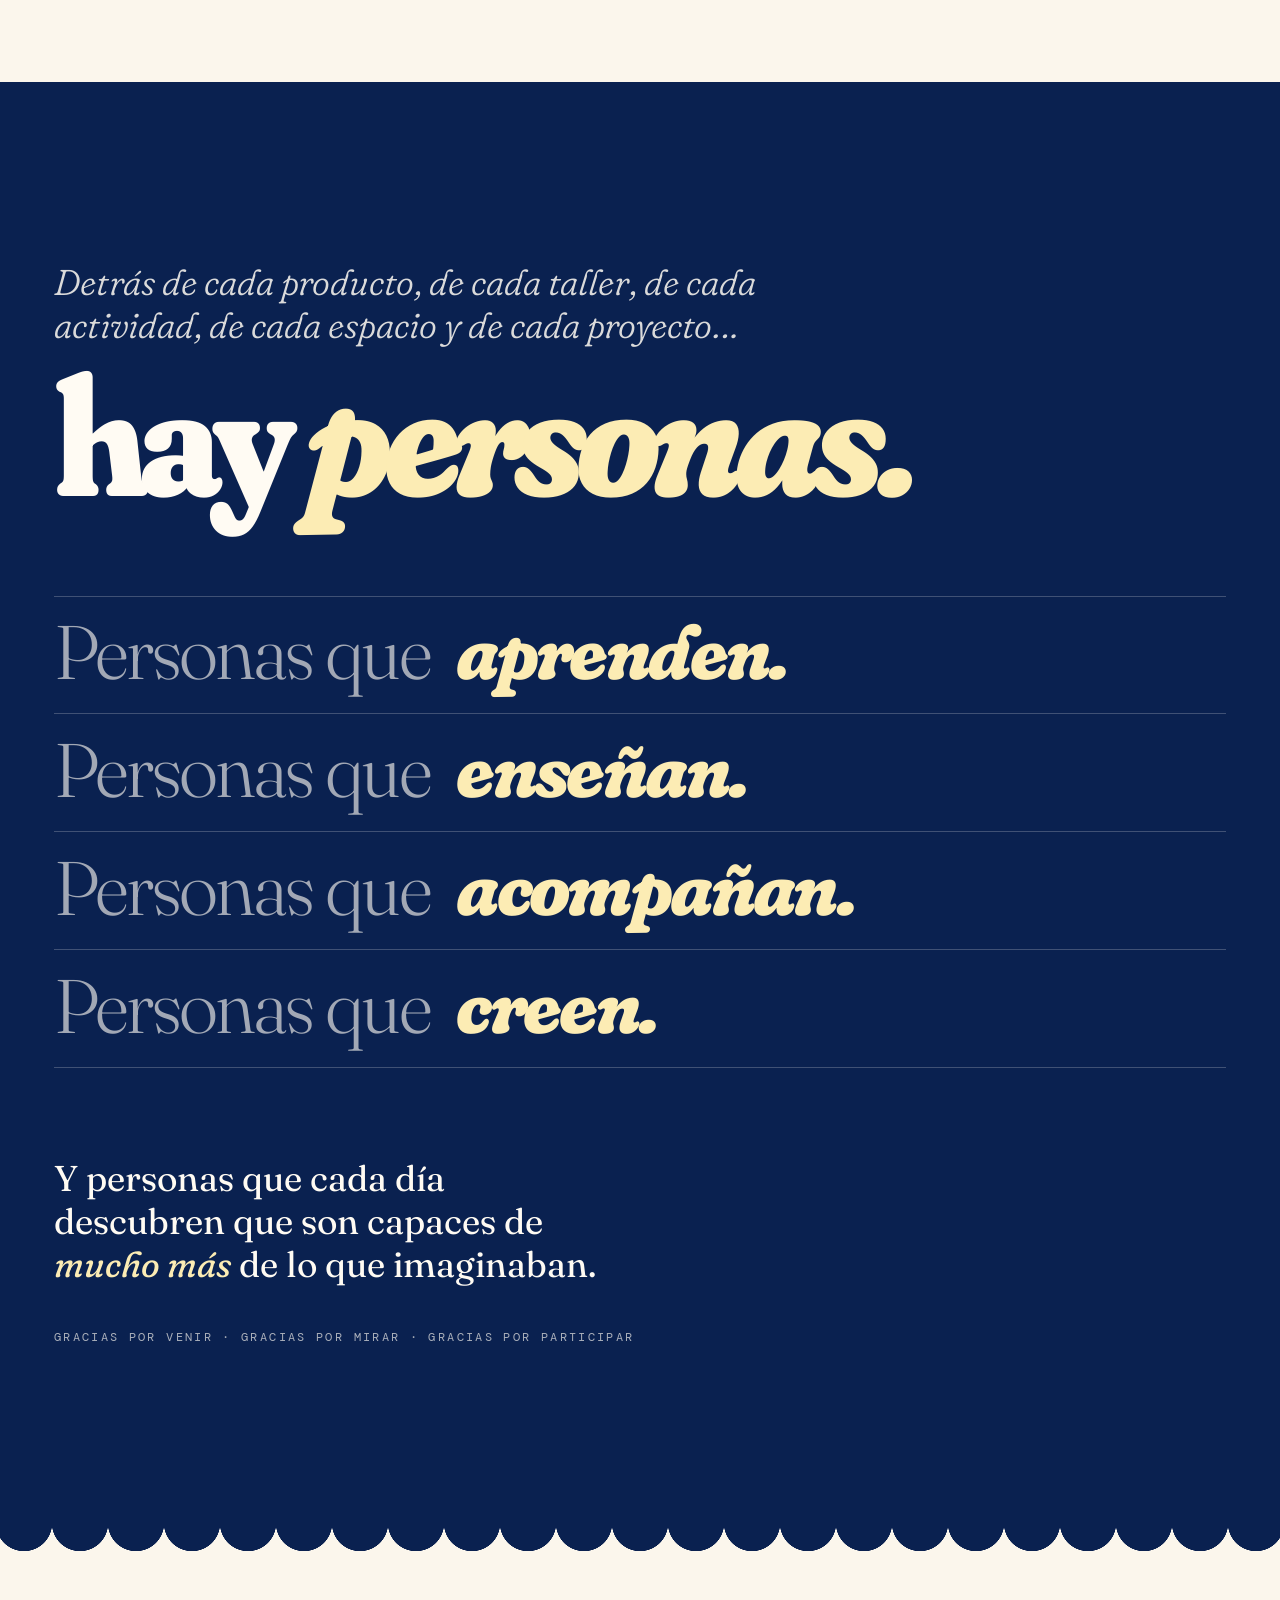
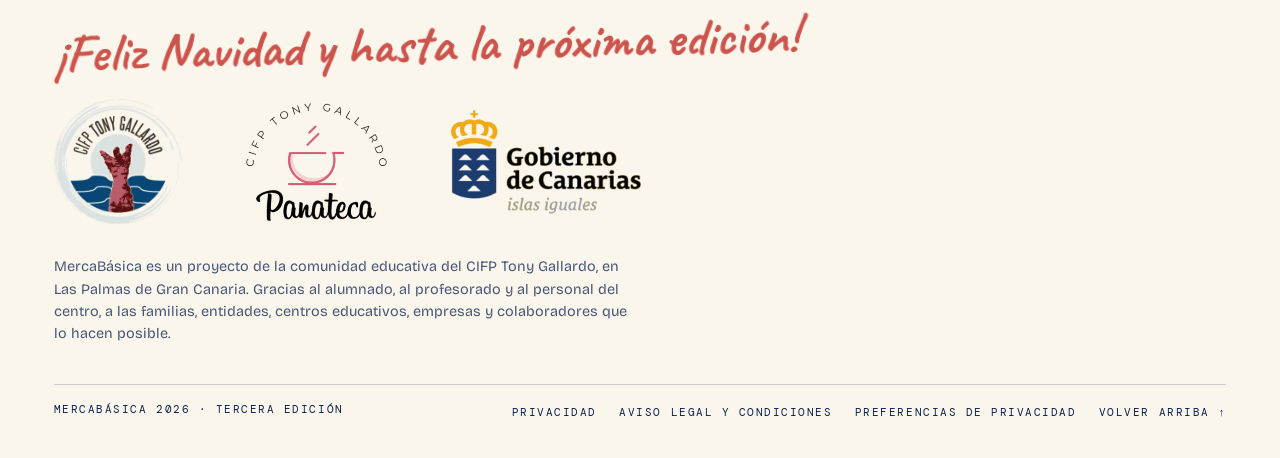
==== commit f3ef9d04: "Eventos del día: 09:00 «MercaBásica: Nuestro proyecto de centro» Co-Authored-By: Claude Opus 5.5 <no" ====
--- a/mercabasica/index.html
+++ b/mercabasica/index.html
@@ -309,7 +309,7 @@
               <hr class="r-rule">
               <ol class="r-list">
                 <li class="r-part" aria-hidden="true"><span>Parte 1</span></li>
-                <li class="r-item"><time>09:00</time><span>Actividad de centro</span></li>
+                <li class="r-item"><time>09:00</time><span>MercaBásica: Nuestro proyecto de centro</span></li>
                 <li class="r-item"><time>09:30</time><span>Comienza el acto<small>Con la música de la TonyBand</small></span></li>
                 <li class="r-item"><time>09:40</time><span>Bienvenida institucional<small>Dirección del centro y autoridades</small></span></li>
                 <li class="r-item"><time>10:10</time><span>¿Qué es MercaBásica?<small>Sabina Santana, coordinadora</small></span></li>
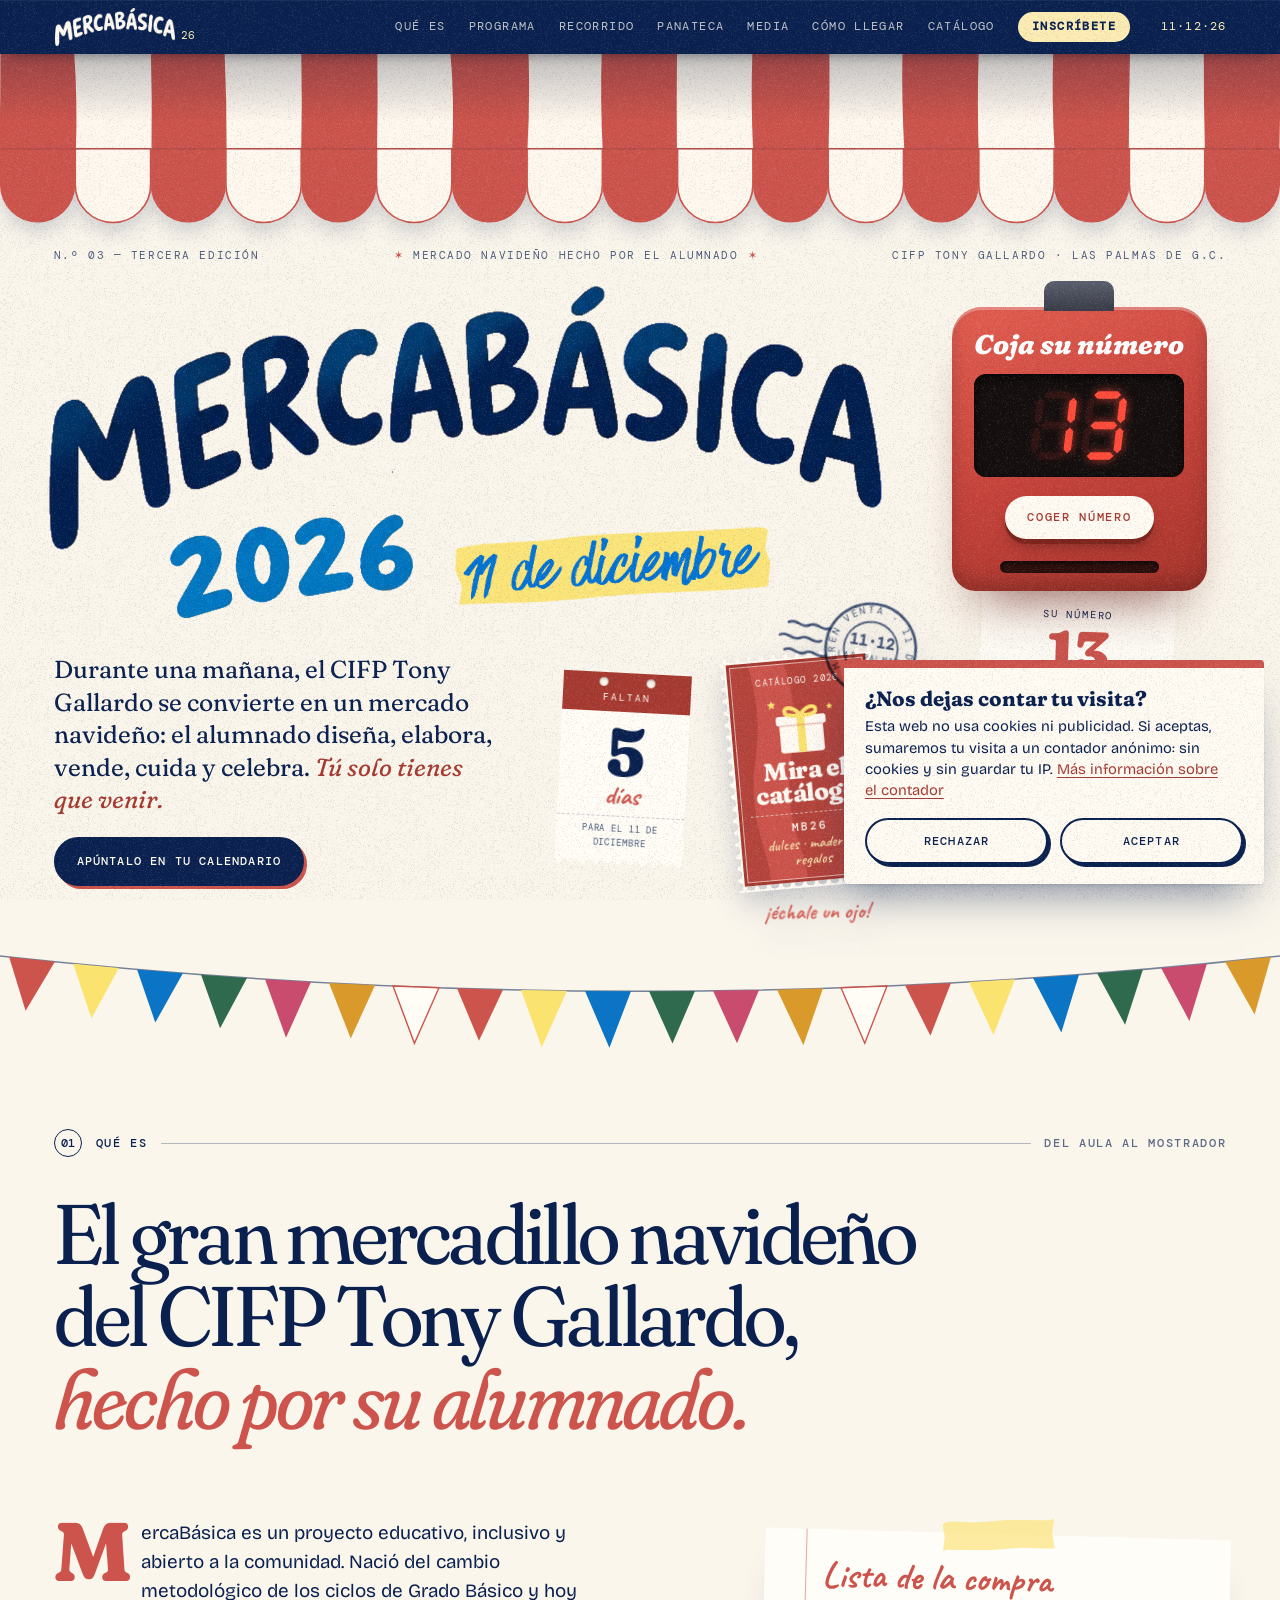
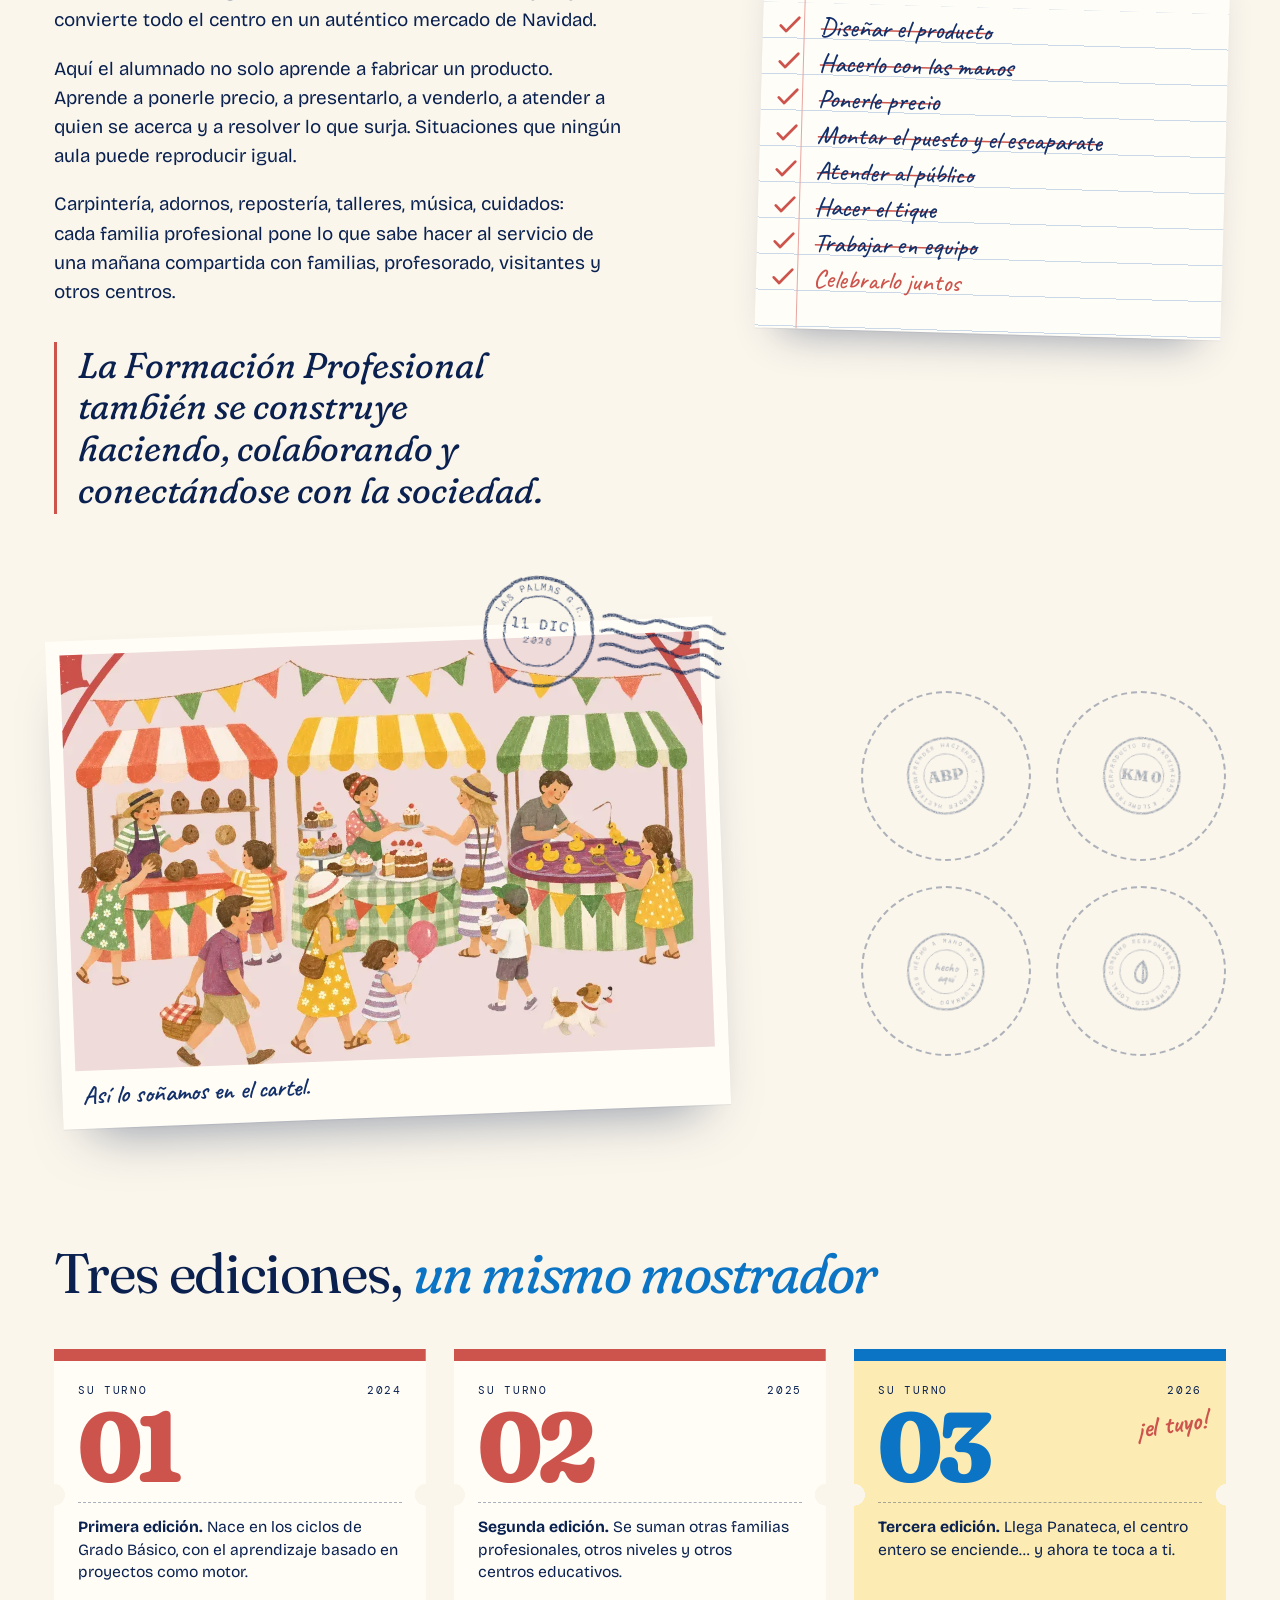
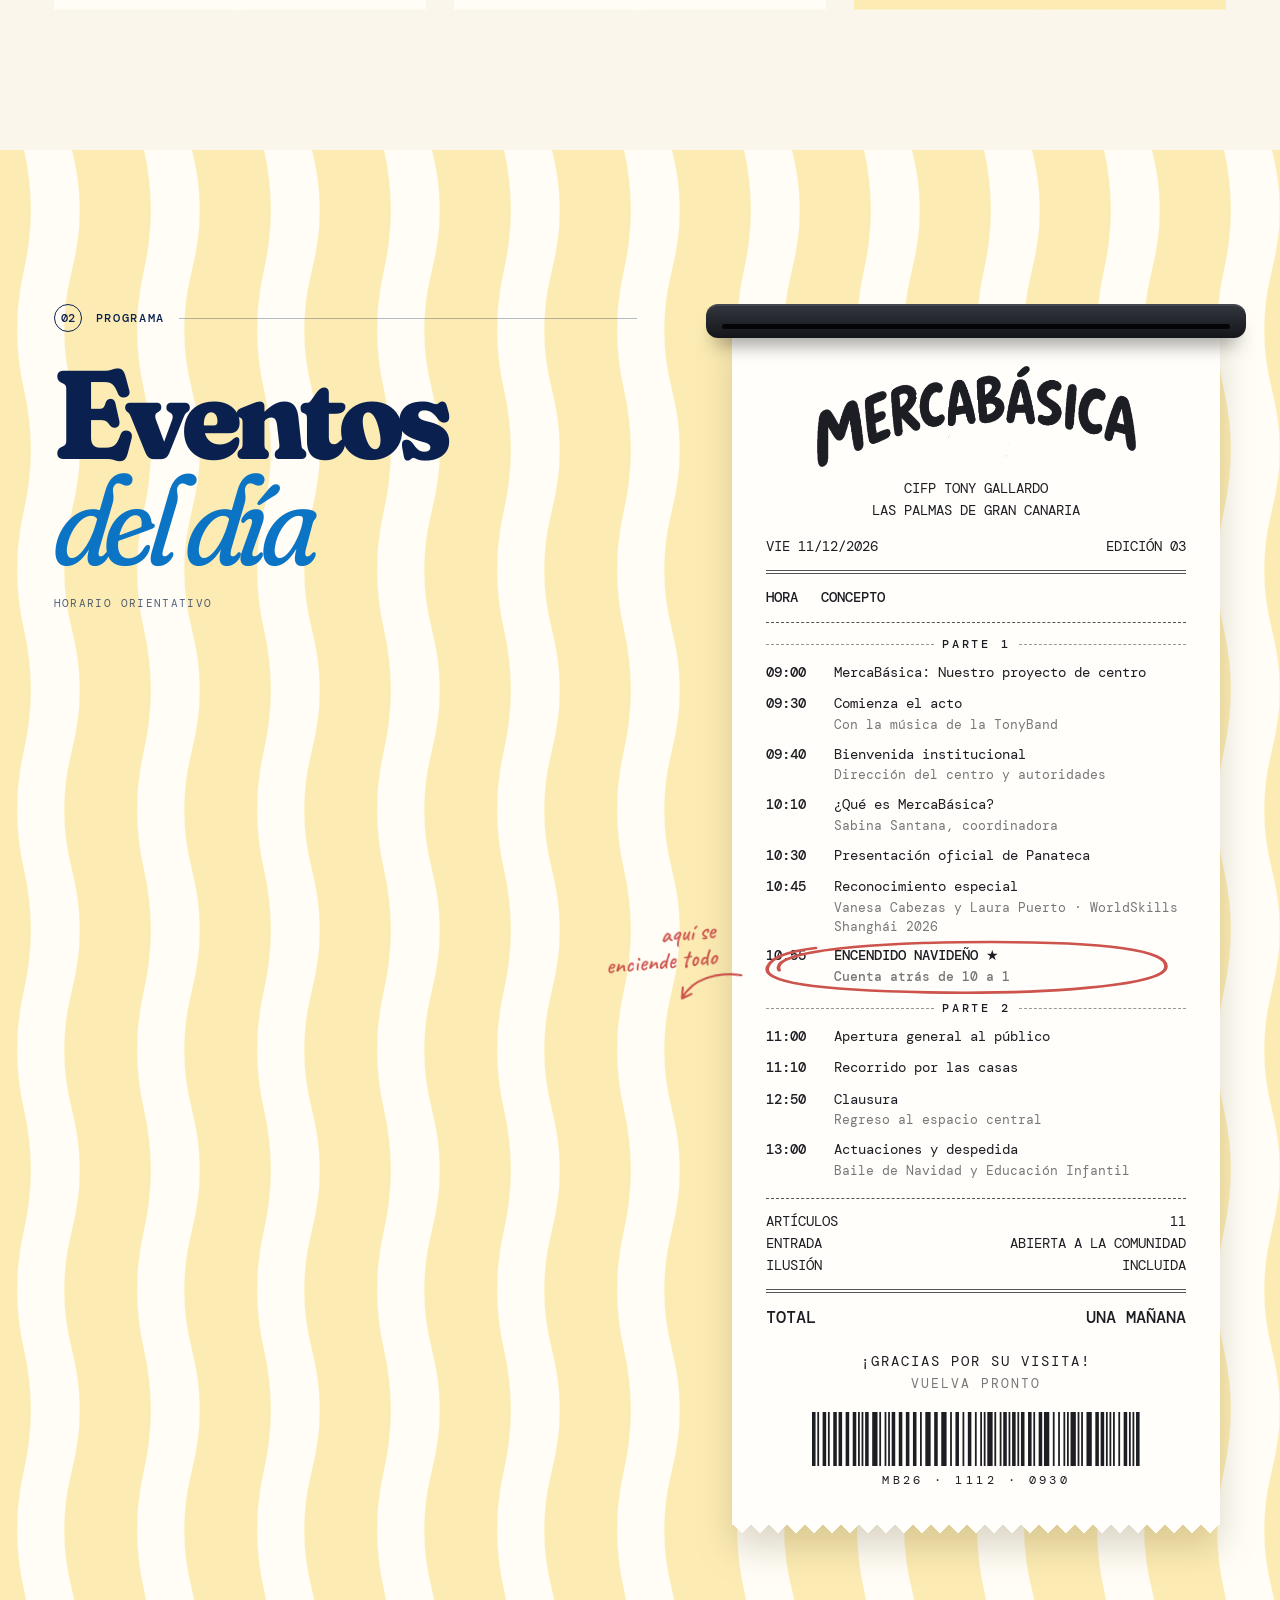
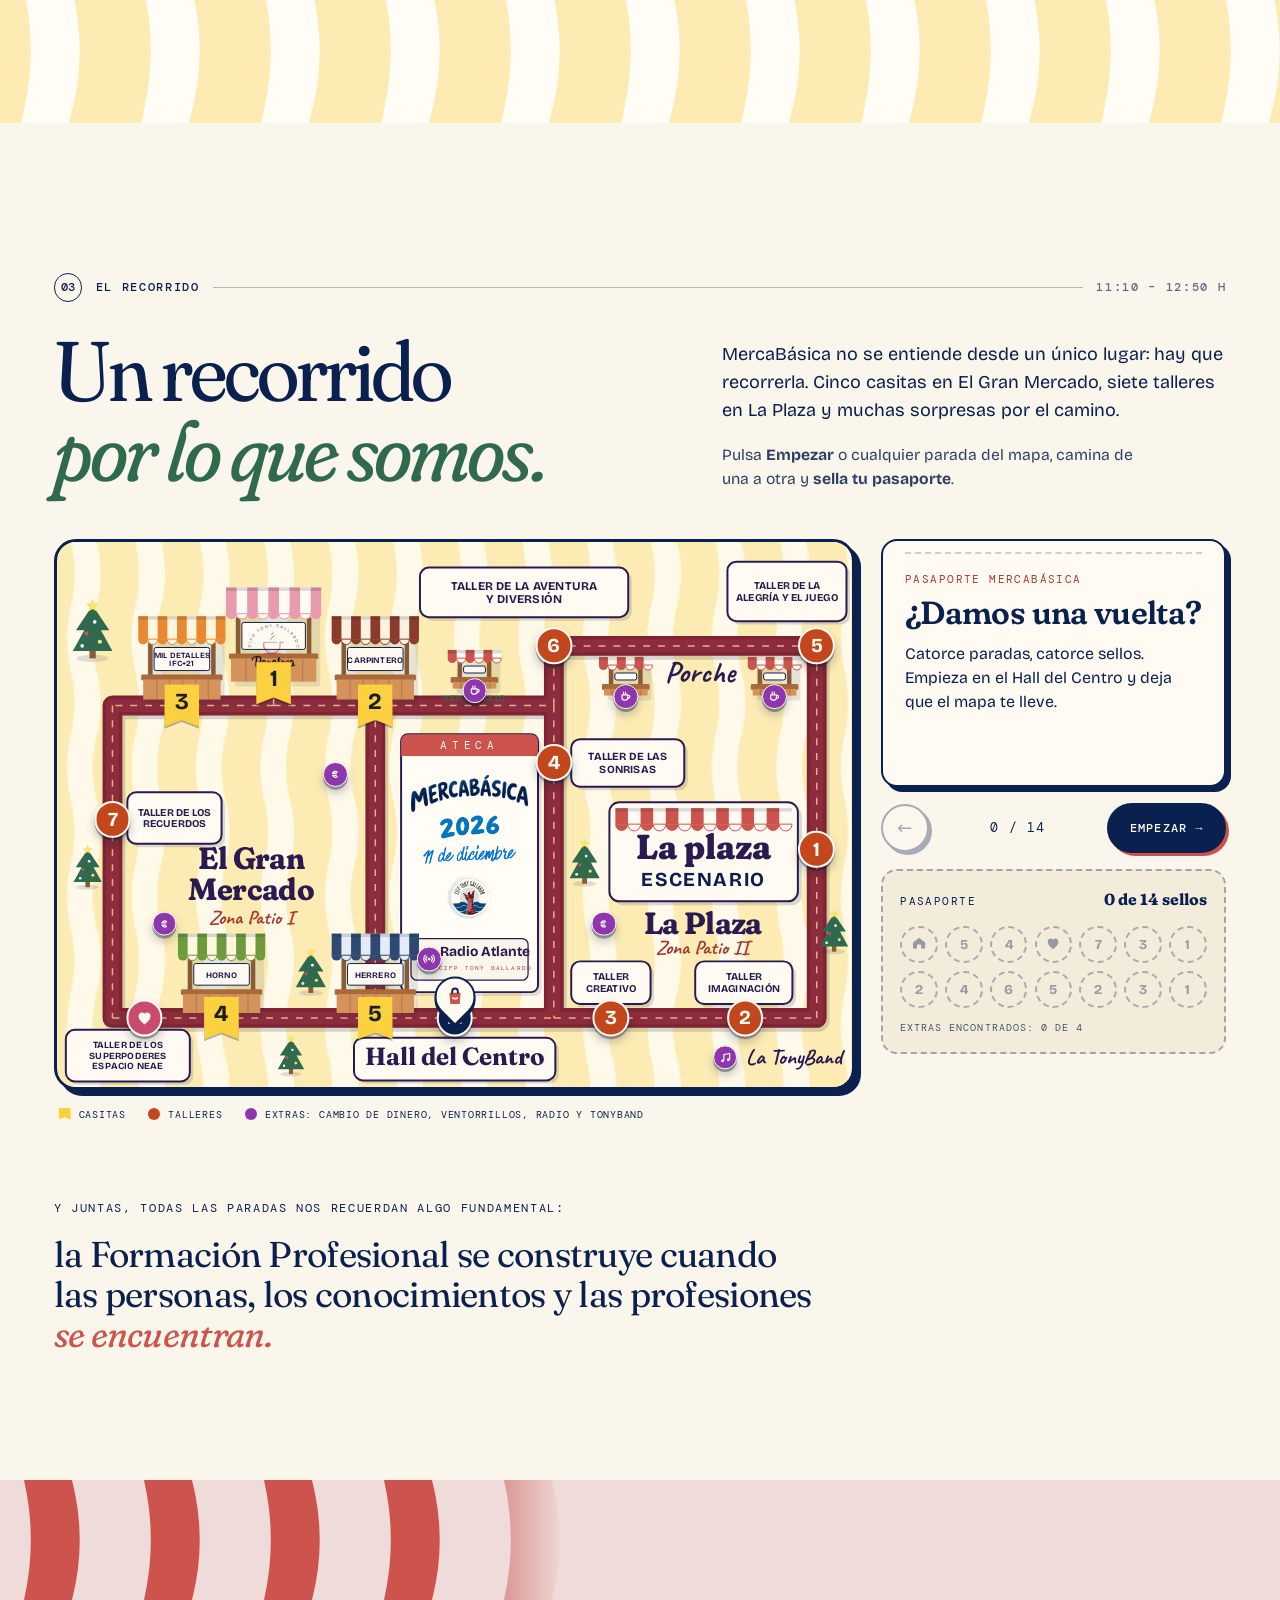
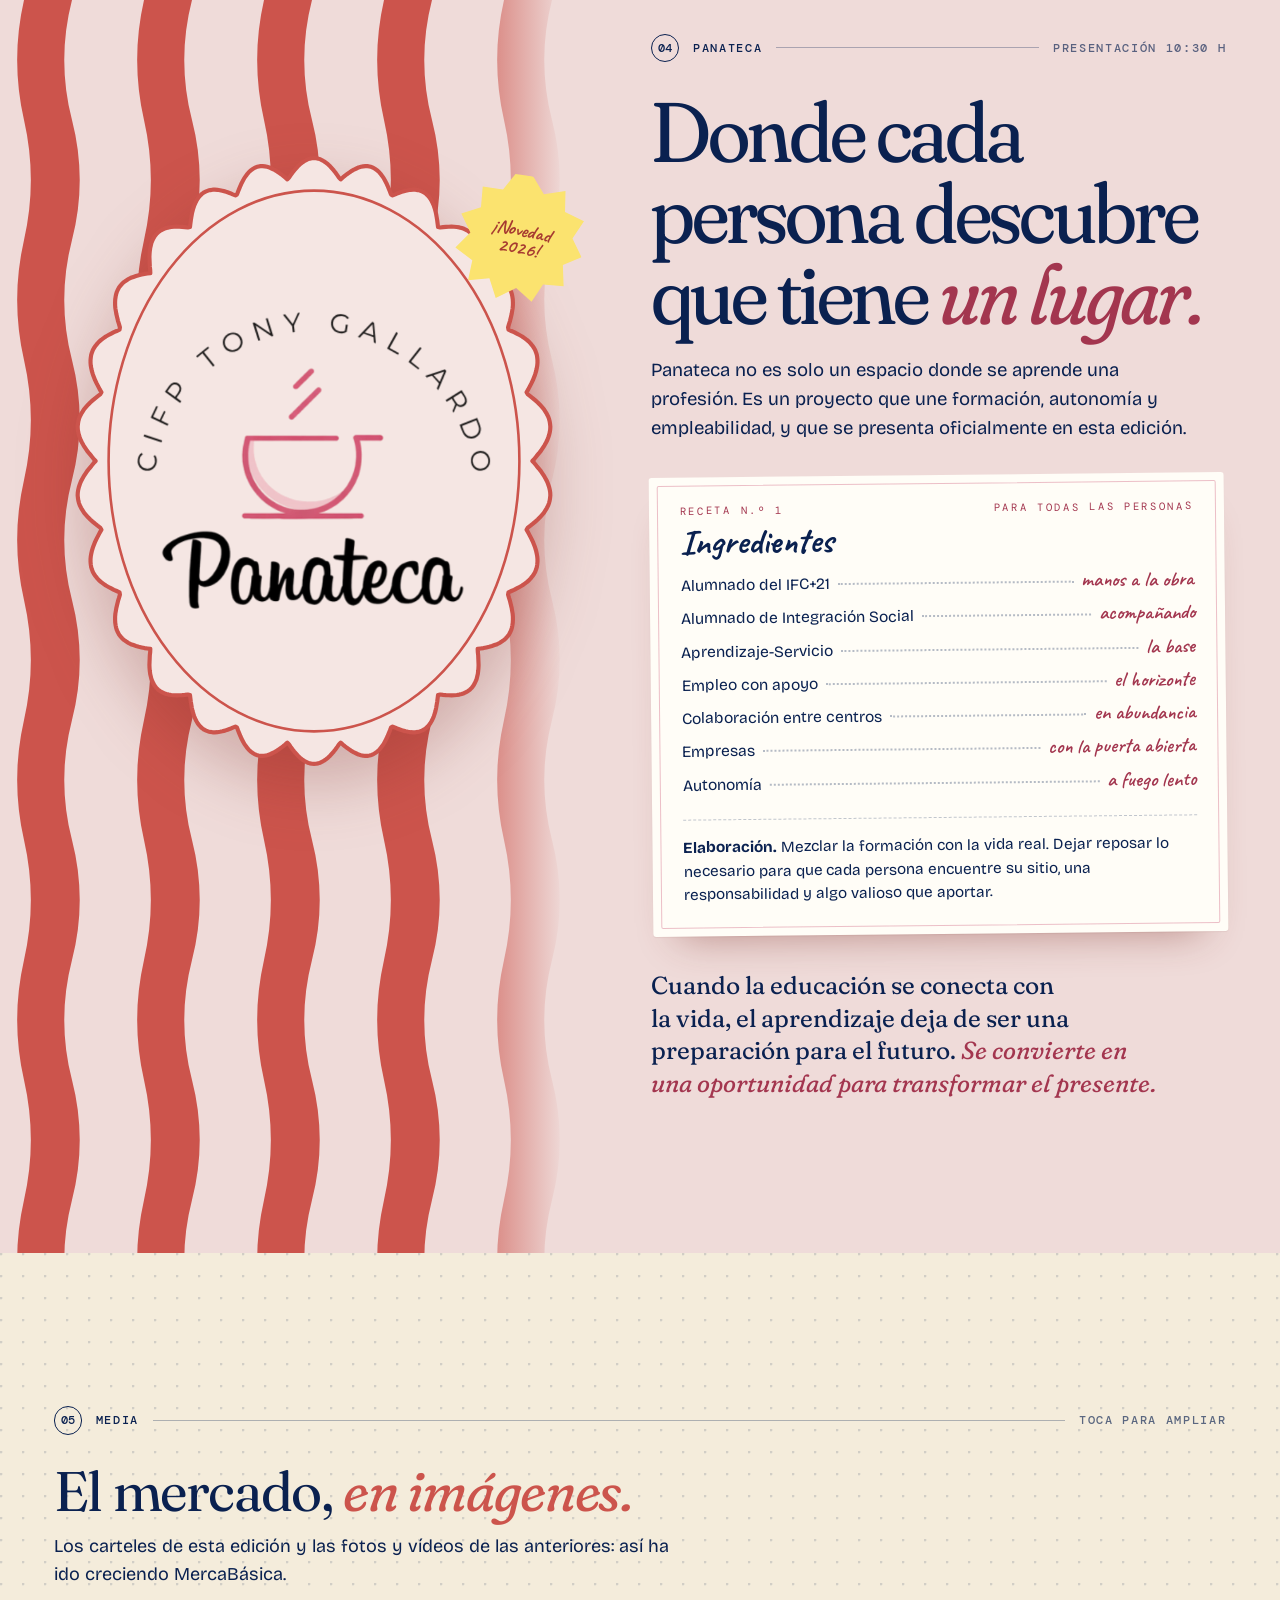
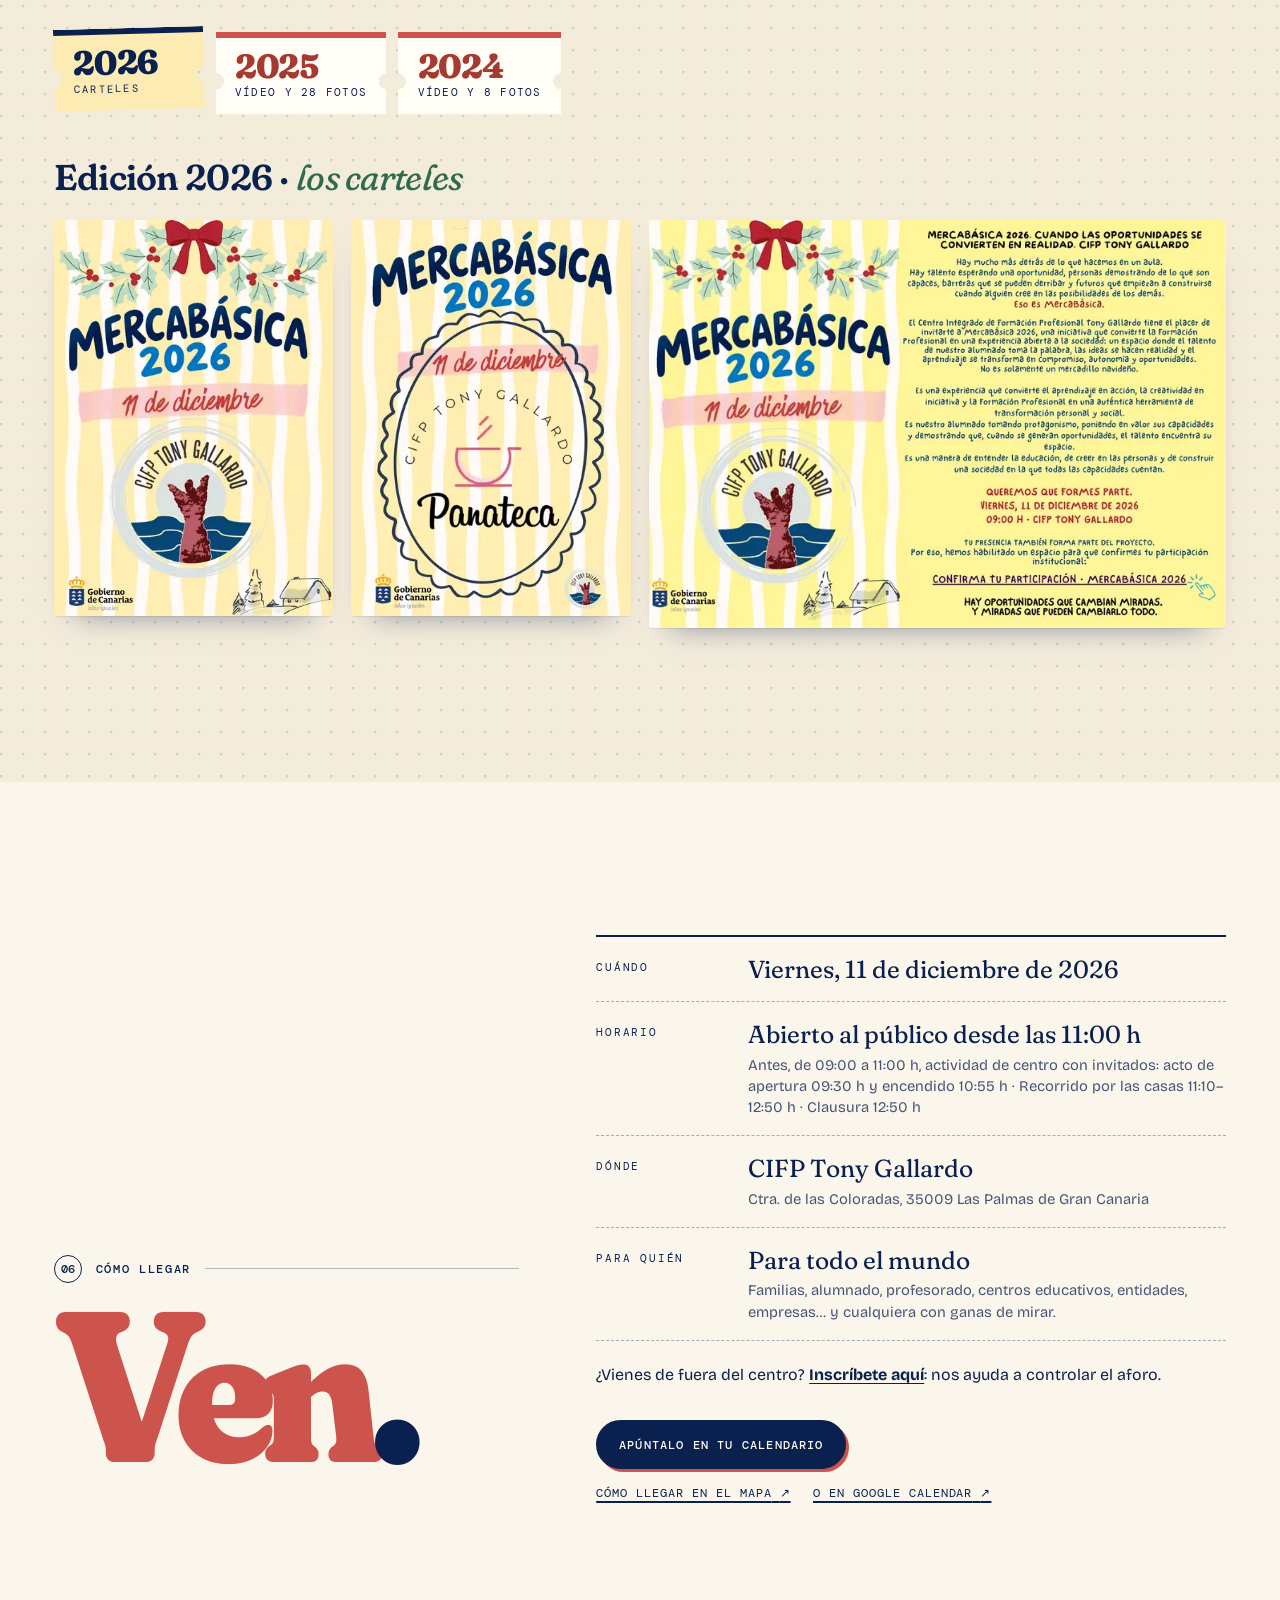
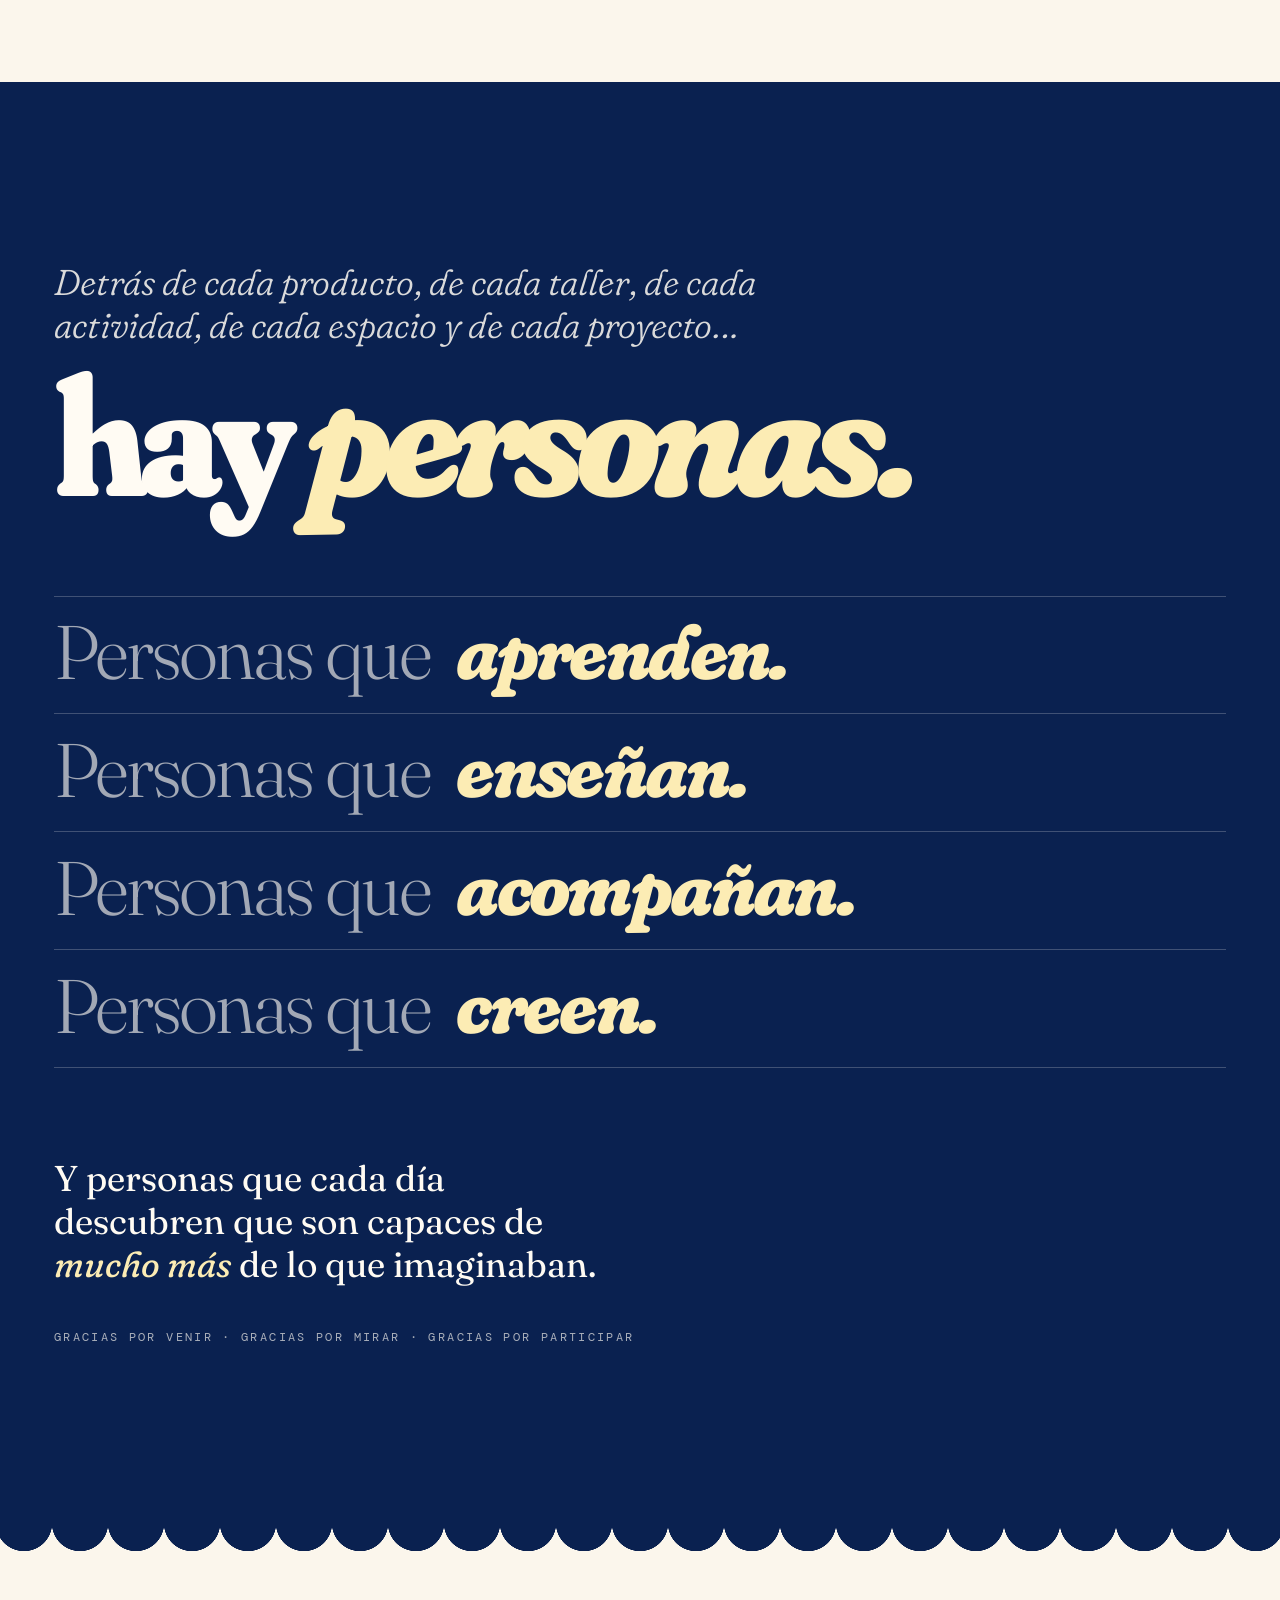
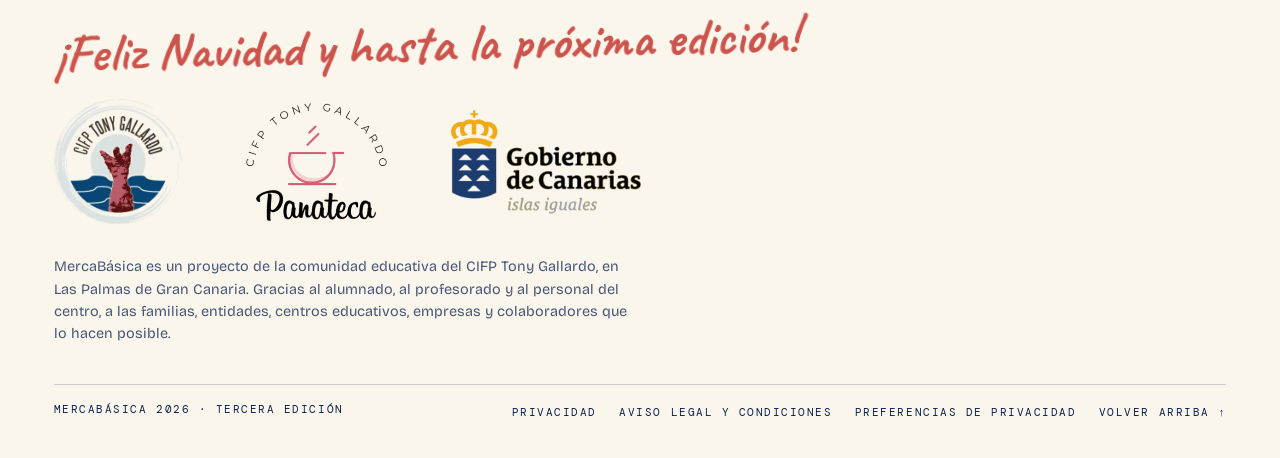
==== commit 172c9707: "Pedidos pasa a ser Catálogo (solo consulta, en vivo desde el sheet) - catalogo.html: productos con f" ====
--- a/mercabasica/index.html
+++ b/mercabasica/index.html
@@ -30,12 +30,12 @@
   <link rel="preload" as="font" type="font/woff2" href="assets/fonts/Fraunces-normal-300-900.woff2" crossorigin>
   <link rel="preload" as="font" type="font/woff2" href="assets/fonts/BricolageGrotesque-normal-400-700.woff2" crossorigin>
   <link rel="preload" as="image" href="assets/img/wordmark.webp" type="image/webp">
-  <link rel="stylesheet" href="assets/css/fonts.css?v=20261111b">
-  <link rel="stylesheet" href="assets/css/styles.css?v=20261111b">
+  <link rel="stylesheet" href="assets/css/fonts.css?v=20261111c">
+  <link rel="stylesheet" href="assets/css/styles.css?v=20261111c">
   <script type="application/ld+json">
   {"@context":"https://schema.org","@type":"Event","name":"MercaBásica 2026","description":"Mercado navideño hecho por el alumnado del CIFP Tony Gallardo, abierto a toda la comunidad.","startDate":"2026-12-11T11:00:00+00:00","endDate":"2026-12-11T13:30:00+00:00","eventStatus":"https://schema.org/EventScheduled","eventAttendanceMode":"https://schema.org/OfflineEventAttendanceMode","location":{"@type":"Place","name":"CIFP Tony Gallardo","telephone":"+34 928 79 62 92","address":{"@type":"PostalAddress","streetAddress":"Ctra. de las Coloradas","postalCode":"35009","addressLocality":"Las Palmas de Gran Canaria","addressRegion":"Las Palmas","addressCountry":"ES"}},"image":"https://myappsserver.duckdns.org/mercabasica/assets/img/og-image.jpg","organizer":{"@type":"EducationalOrganization","name":"CIFP Tony Gallardo","url":"https://www3.gobiernodecanarias.org/medusa/edublog/cifptonygallardo/","email":"secretaria-35015887@gobiernodecanarias.org","telephone":"+34 928 79 62 92"},"url":"https://myappsserver.duckdns.org/mercabasica/"}
   </script>
-  <script src="assets/js/main.js?v=20261111b" defer></script>
+  <script src="assets/js/main.js?v=20261111c" defer></script>
 </head>
 <body>
   <a class="skip" href="#contenido">Saltar al contenido</a>
@@ -69,7 +69,7 @@
       <a href="#panateca">Panateca</a>
       <a href="#media">Media</a>
       <a href="#visita">Cómo llegar</a>
-      <a href="pedidos.html">Pedidos</a>
+      <a href="catalogo.html">Catálogo</a>
       <a class="beam__cta" href="inscripcion.html">Inscríbete</a>
     </nav>
     <p class="beam__count" data-visits hidden><svg viewBox="0 0 24 16" aria-hidden="true"><path d="M1 8s4-6.5 11-6.5S23 8 23 8s-4 6.5-11 6.5S1 8 1 8z"/><circle cx="12" cy="8" r="3.2"/></svg><b data-visits-n>0</b><span>visitas</span></p>
@@ -86,7 +86,7 @@
     <a href="#panateca"><small>04</small>Panateca</a>
     <a href="#media"><small>05</small>Media</a>
     <a href="#visita"><small>06</small>Cómo llegar</a>
-    <a href="pedidos.html"><small>07</small>Pedidos</a>
+    <a href="catalogo.html"><small>07</small>Catálogo</a>
     <a class="menu__cta" href="inscripcion.html"><small>08</small>Inscríbete</a>
     <p class="menu__foot">Viernes 11 de diciembre · CIFP Tony Gallardo</p>
   </nav>
@@ -127,17 +127,17 @@
               <p class="calendar__unit" data-days-unit>días</p>
               <p class="calendar__for">para el 11 de diciembre</p>
             </div>
-            <a class="stampy" href="pedidos.html" aria-label="Pedidos abiertos: haz tu encargo de dulces, madera y regalos y recógelo el 11 de diciembre">
+            <a class="stampy" href="catalogo.html" aria-label="Catálogo 2026: mira los dulces, la madera y los regalos que estarán a la venta el 11 de diciembre">
               <span class="stampy__paper" aria-hidden="true">
                 <span class="stampy__frame">
-                  <span class="stampy__top">Pedidos abiertos</span>
+                  <span class="stampy__top">Catálogo 2026</span>
                   <svg class="stampy__art" viewBox="0 0 100 78"><path d="M14 6l1.6 3.4 3.7.5-2.7 2.6.6 3.7-3.2-1.8-3.3 1.8.7-3.7L8.7 9.9l3.7-.5zM88 14l1.2 2.5 2.7.4-2 1.9.5 2.7-2.4-1.3-2.4 1.3.5-2.7-2-1.9 2.7-.4z" fill="#FBE36F"/><rect x="22" y="36" width="56" height="38" rx="3" fill="#FFFBF3"/><rect x="18" y="27" width="64" height="12" rx="3" fill="#FFFBF3"/><rect x="45" y="27" width="10" height="47" fill="#FBE36F"/><path d="M50 27c-6-11-20-14-20-6 0 6 12 6 20 6zm0 0c6-11 20-14 20-6 0 6-12 6-20 6z" fill="none" stroke="#FBE36F" stroke-width="5" stroke-linejoin="round"/><path d="M22 39h56" stroke="#CC544C" stroke-width="2" opacity=".35"/></svg>
-                  <span class="stampy__big">Haz tu<br>encargo</span>
+                  <span class="stampy__big">Mira el<br>catálogo</span>
                   <span class="stampy__val"><b>MB26</b><span>dulces · madera · regalos</span></span>
                 </span>
               </span>
-              <svg class="stampy__mark" viewBox="0 0 120 120" aria-hidden="true"><defs><path id="pm-ring" d="M60 60m-41 0a41 41 0 1 1 82 0a41 41 0 1 1-82 0"/></defs><circle cx="60" cy="60" r="52" fill="none" stroke="currentColor" stroke-width="3"/><circle cx="60" cy="60" r="31" fill="none" stroke="currentColor" stroke-width="2"/><text font-size="11.5" letter-spacing="2.2" fill="currentColor"><textPath href="#pm-ring">RECOGIDA · 11 DIC 2026 · MERCABÁSICA ·</textPath></text><text x="60" y="58" text-anchor="middle" font-size="17" font-weight="700" fill="currentColor">11·12</text><text x="60" y="74" text-anchor="middle" font-size="9" letter-spacing="1.6" fill="currentColor">LAS PALMAS</text><path d="M-38 44c8-6 16 6 24 0s16 6 24 0M-46 60c8-6 16 6 24 0s16 6 24 0M-38 76c8-6 16 6 24 0s16 6 24 0" fill="none" stroke="currentColor" stroke-width="3" stroke-linecap="round"/></svg>
-              <span class="hand-note stampy__note" aria-hidden="true">¡reserva ya!</span>
+              <svg class="stampy__mark" viewBox="0 0 120 120" aria-hidden="true"><defs><path id="pm-ring" d="M60 60m-41 0a41 41 0 1 1 82 0a41 41 0 1 1-82 0"/></defs><circle cx="60" cy="60" r="52" fill="none" stroke="currentColor" stroke-width="3"/><circle cx="60" cy="60" r="31" fill="none" stroke="currentColor" stroke-width="2"/><text font-size="11.5" letter-spacing="2.2" fill="currentColor"><textPath href="#pm-ring">EN VENTA · 11 DIC 2026 · MERCABÁSICA ·</textPath></text><text x="60" y="58" text-anchor="middle" font-size="17" font-weight="700" fill="currentColor">11·12</text><text x="60" y="74" text-anchor="middle" font-size="9" letter-spacing="1.6" fill="currentColor">LAS PALMAS</text><path d="M-38 44c8-6 16 6 24 0s16 6 24 0M-46 60c8-6 16 6 24 0s16 6 24 0M-38 76c8-6 16 6 24 0s16 6 24 0" fill="none" stroke="currentColor" stroke-width="3" stroke-linecap="round"/></svg>
+              <span class="hand-note stampy__note" aria-hidden="true">¡échale un ojo!</span>
             </a>
           </div>
         </div>
